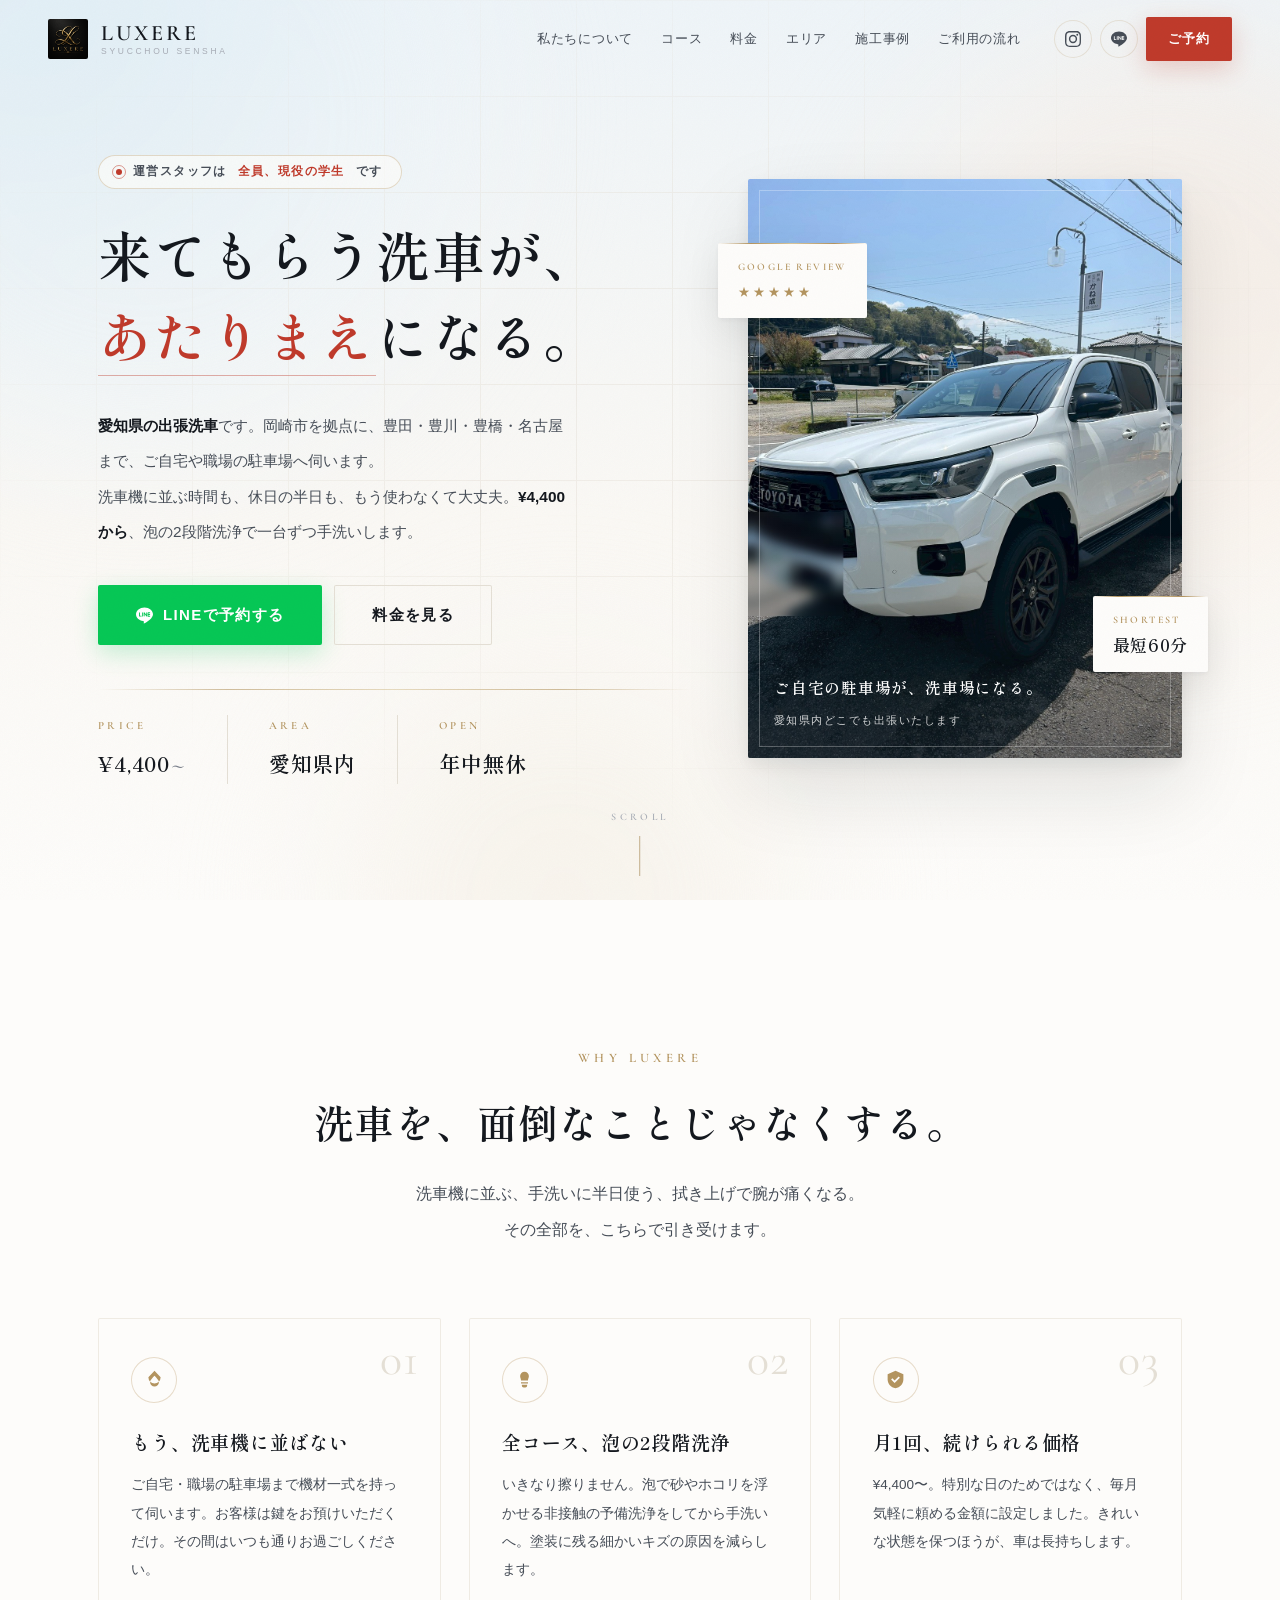
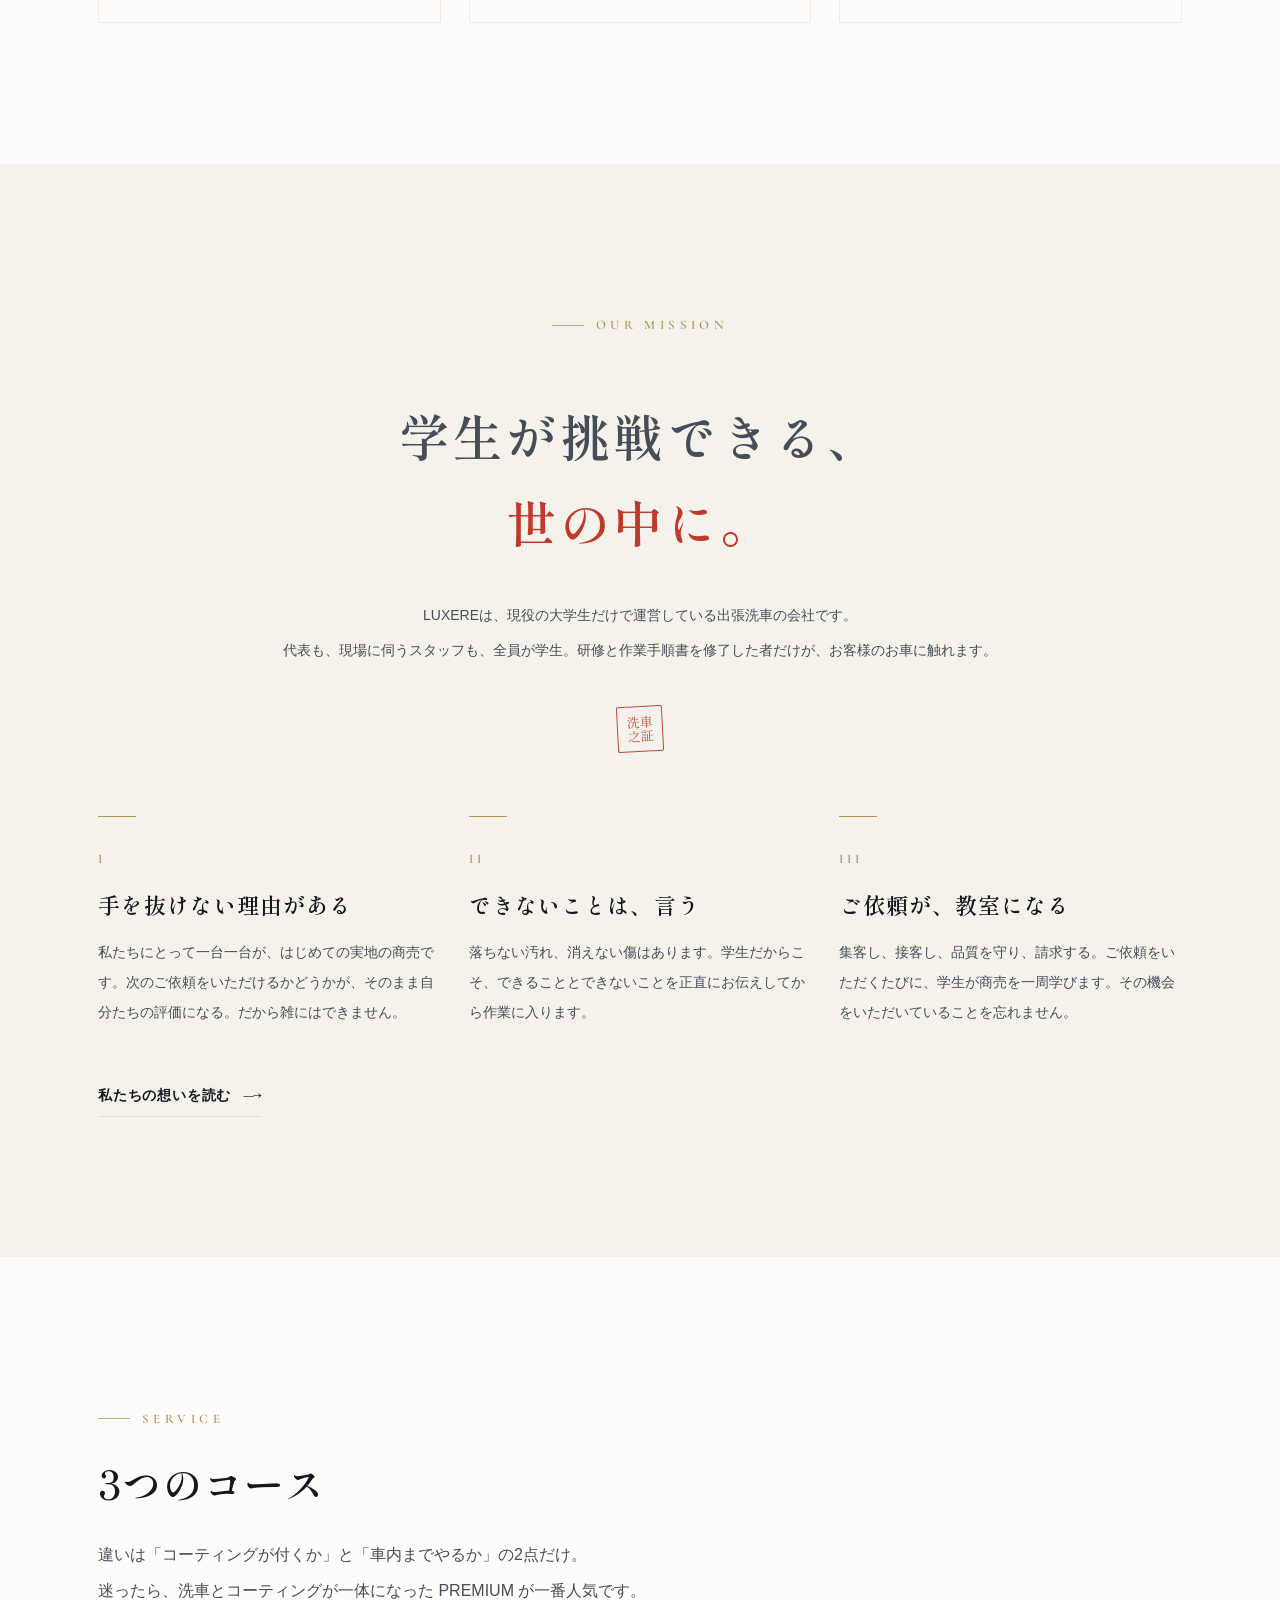
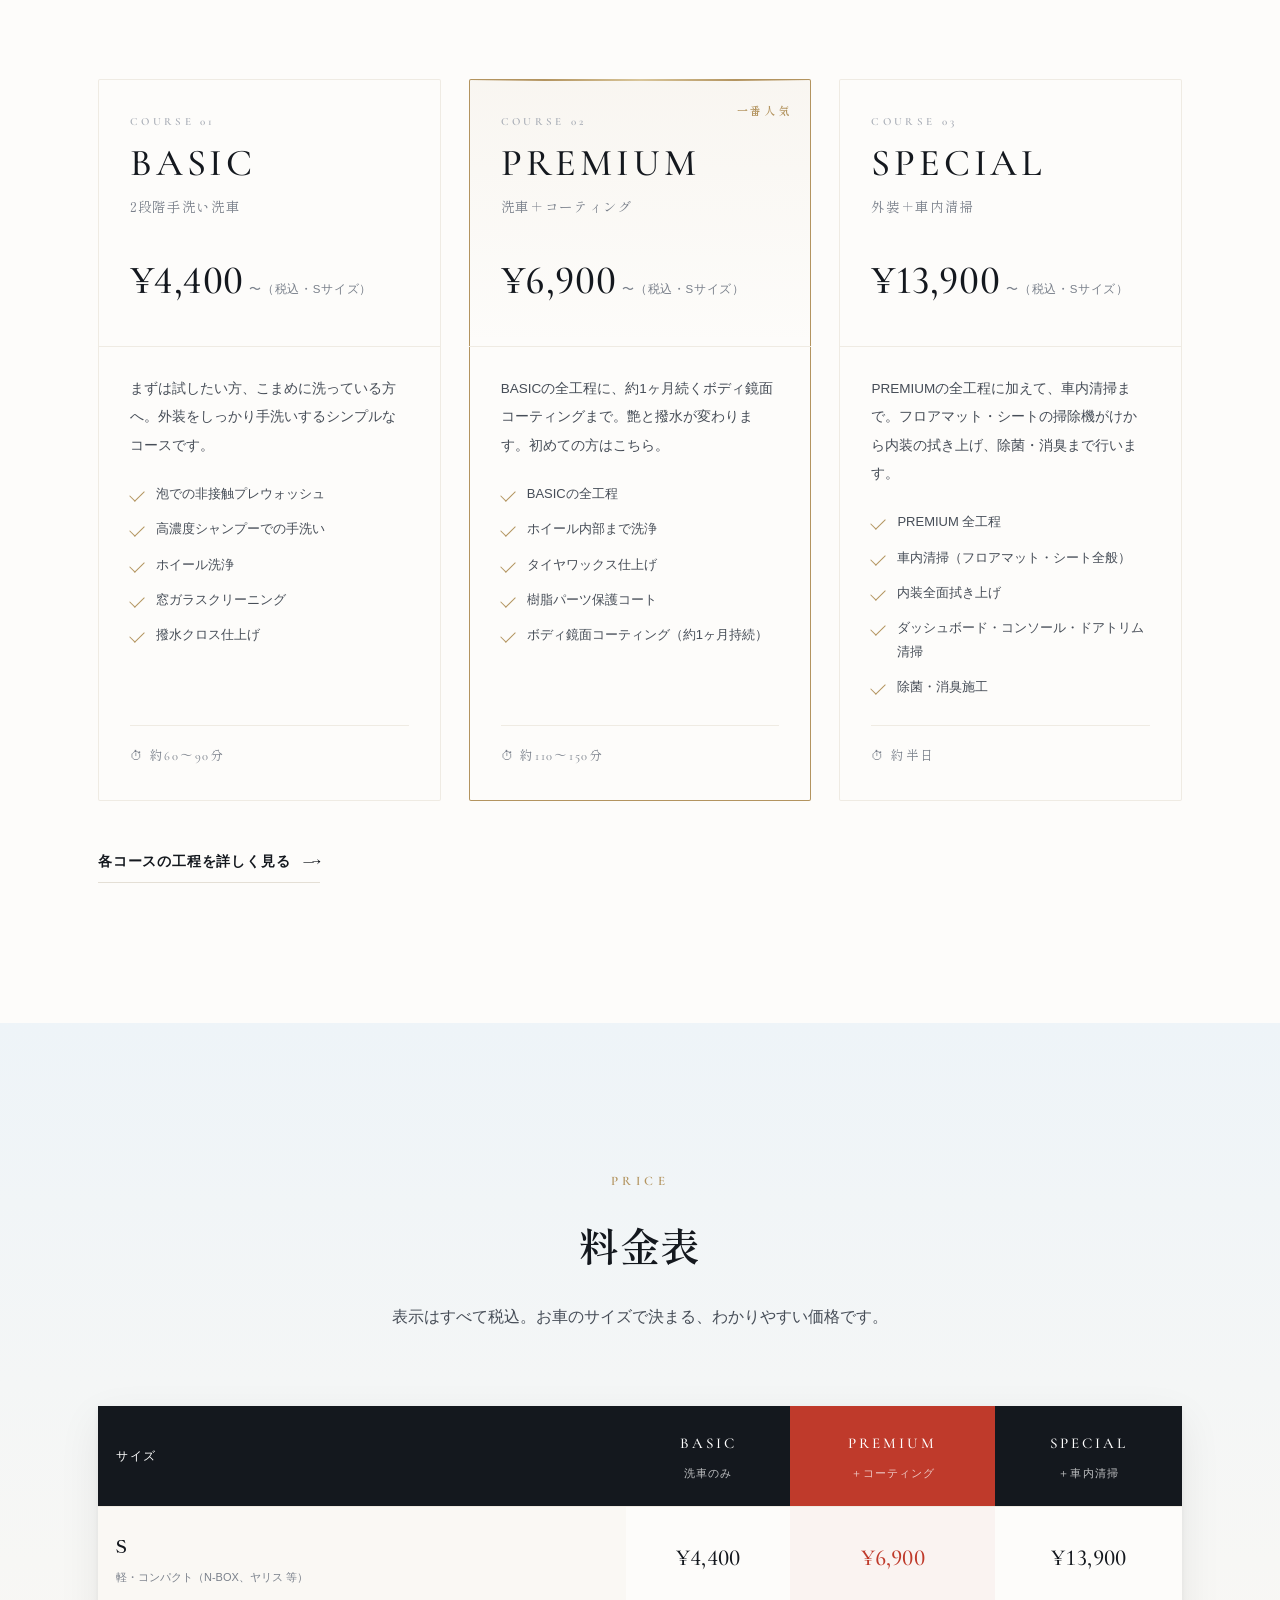
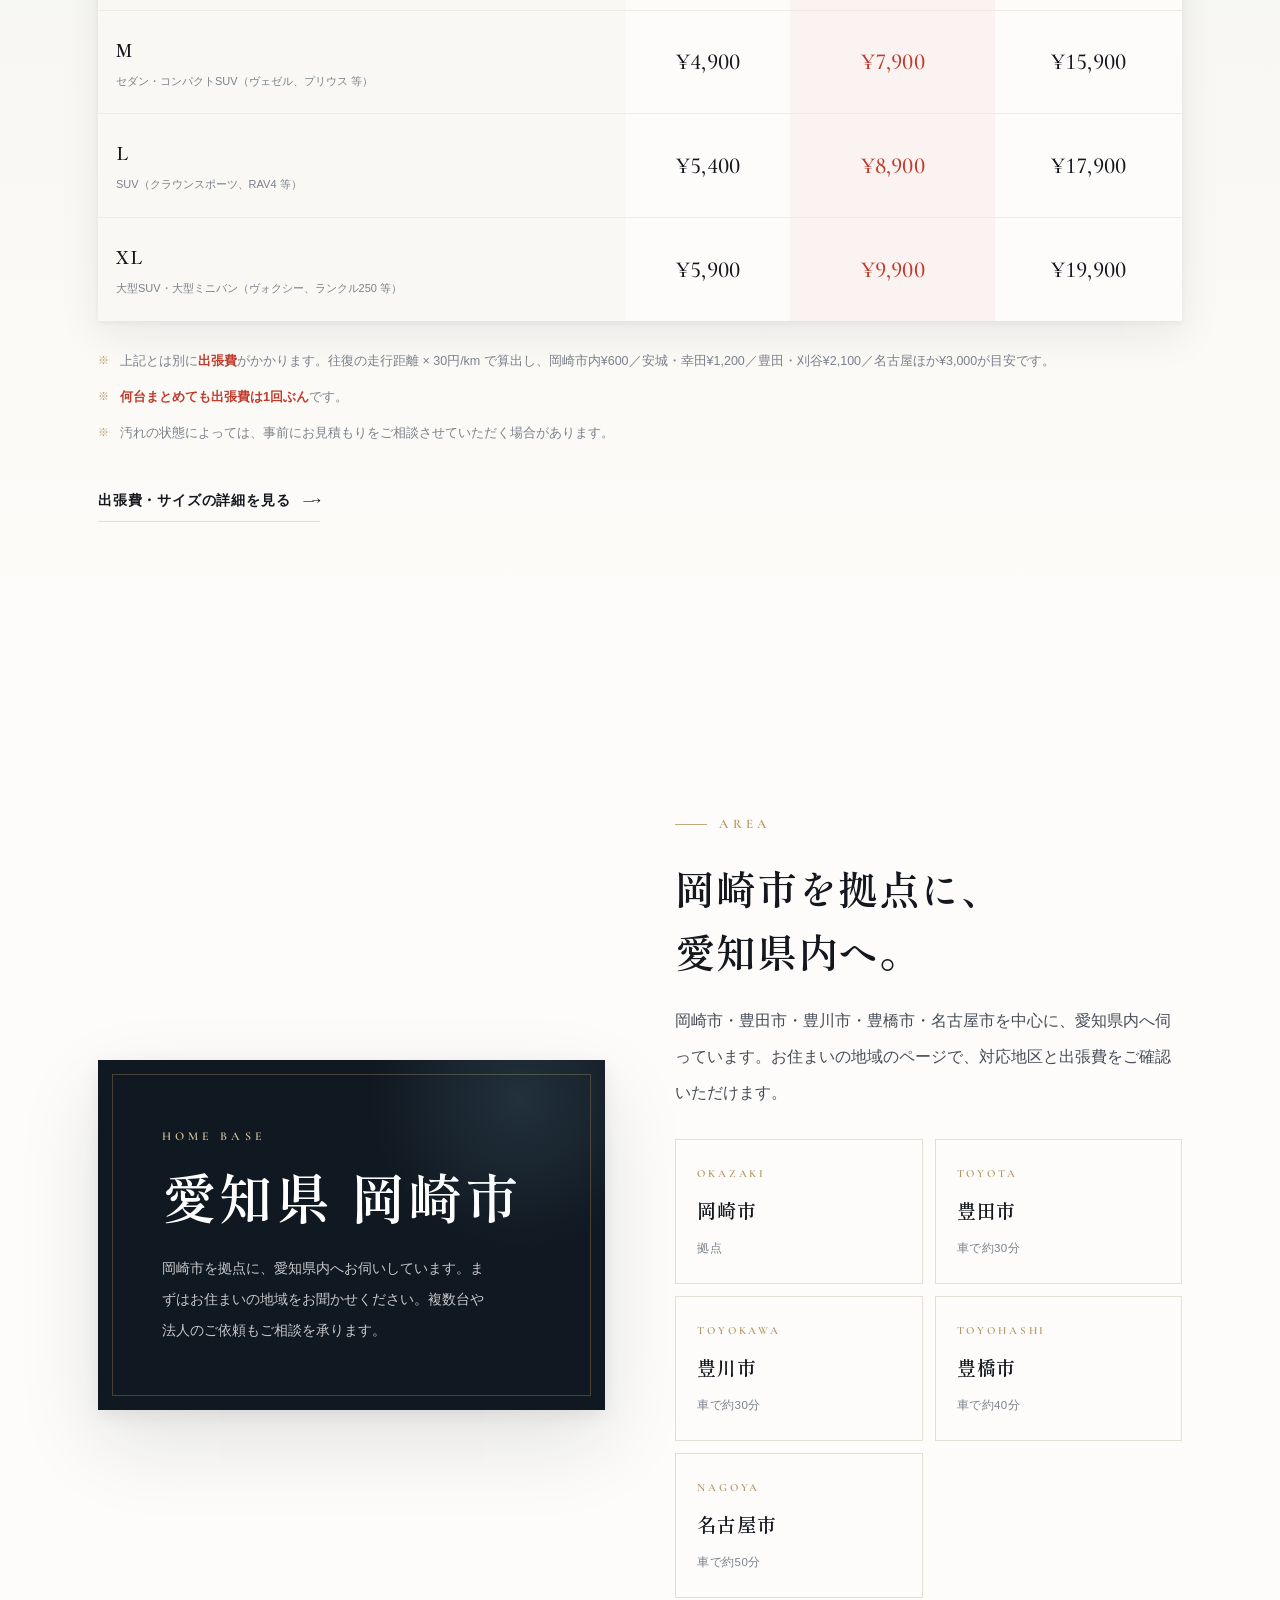
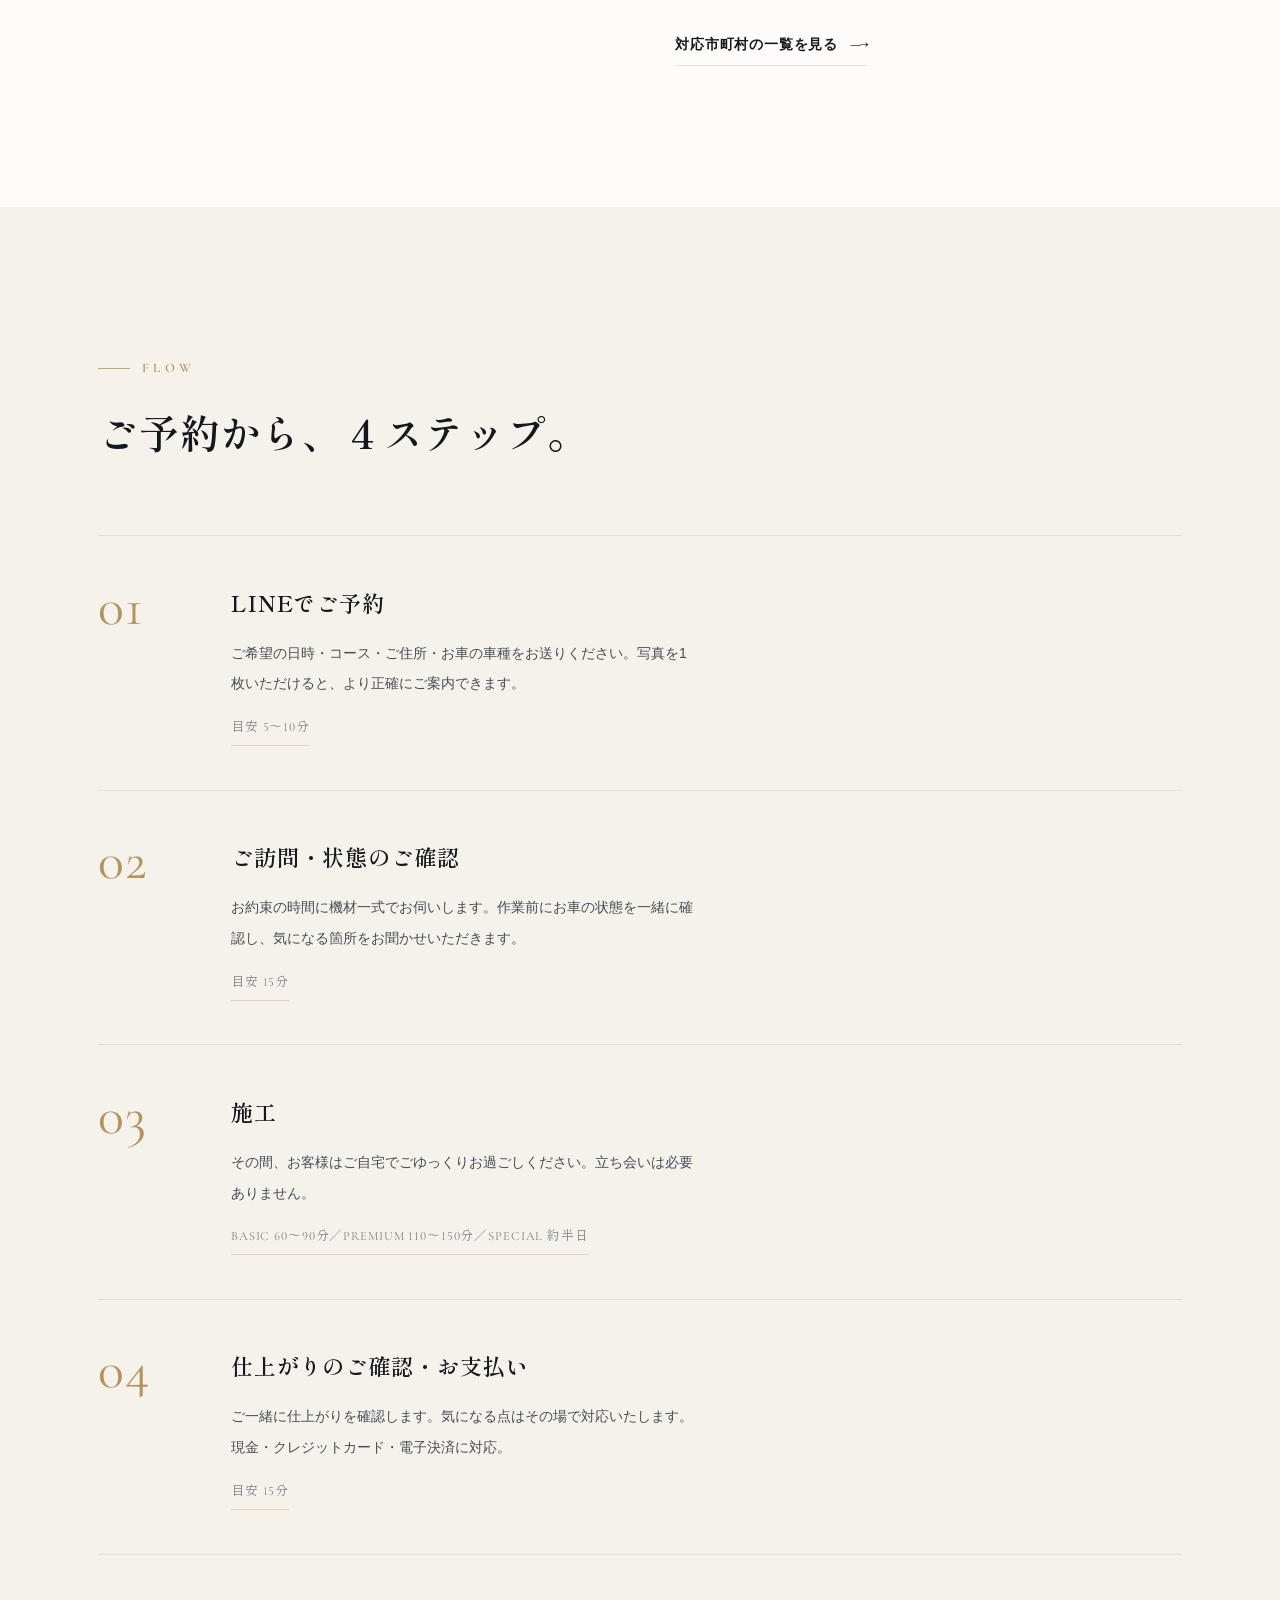
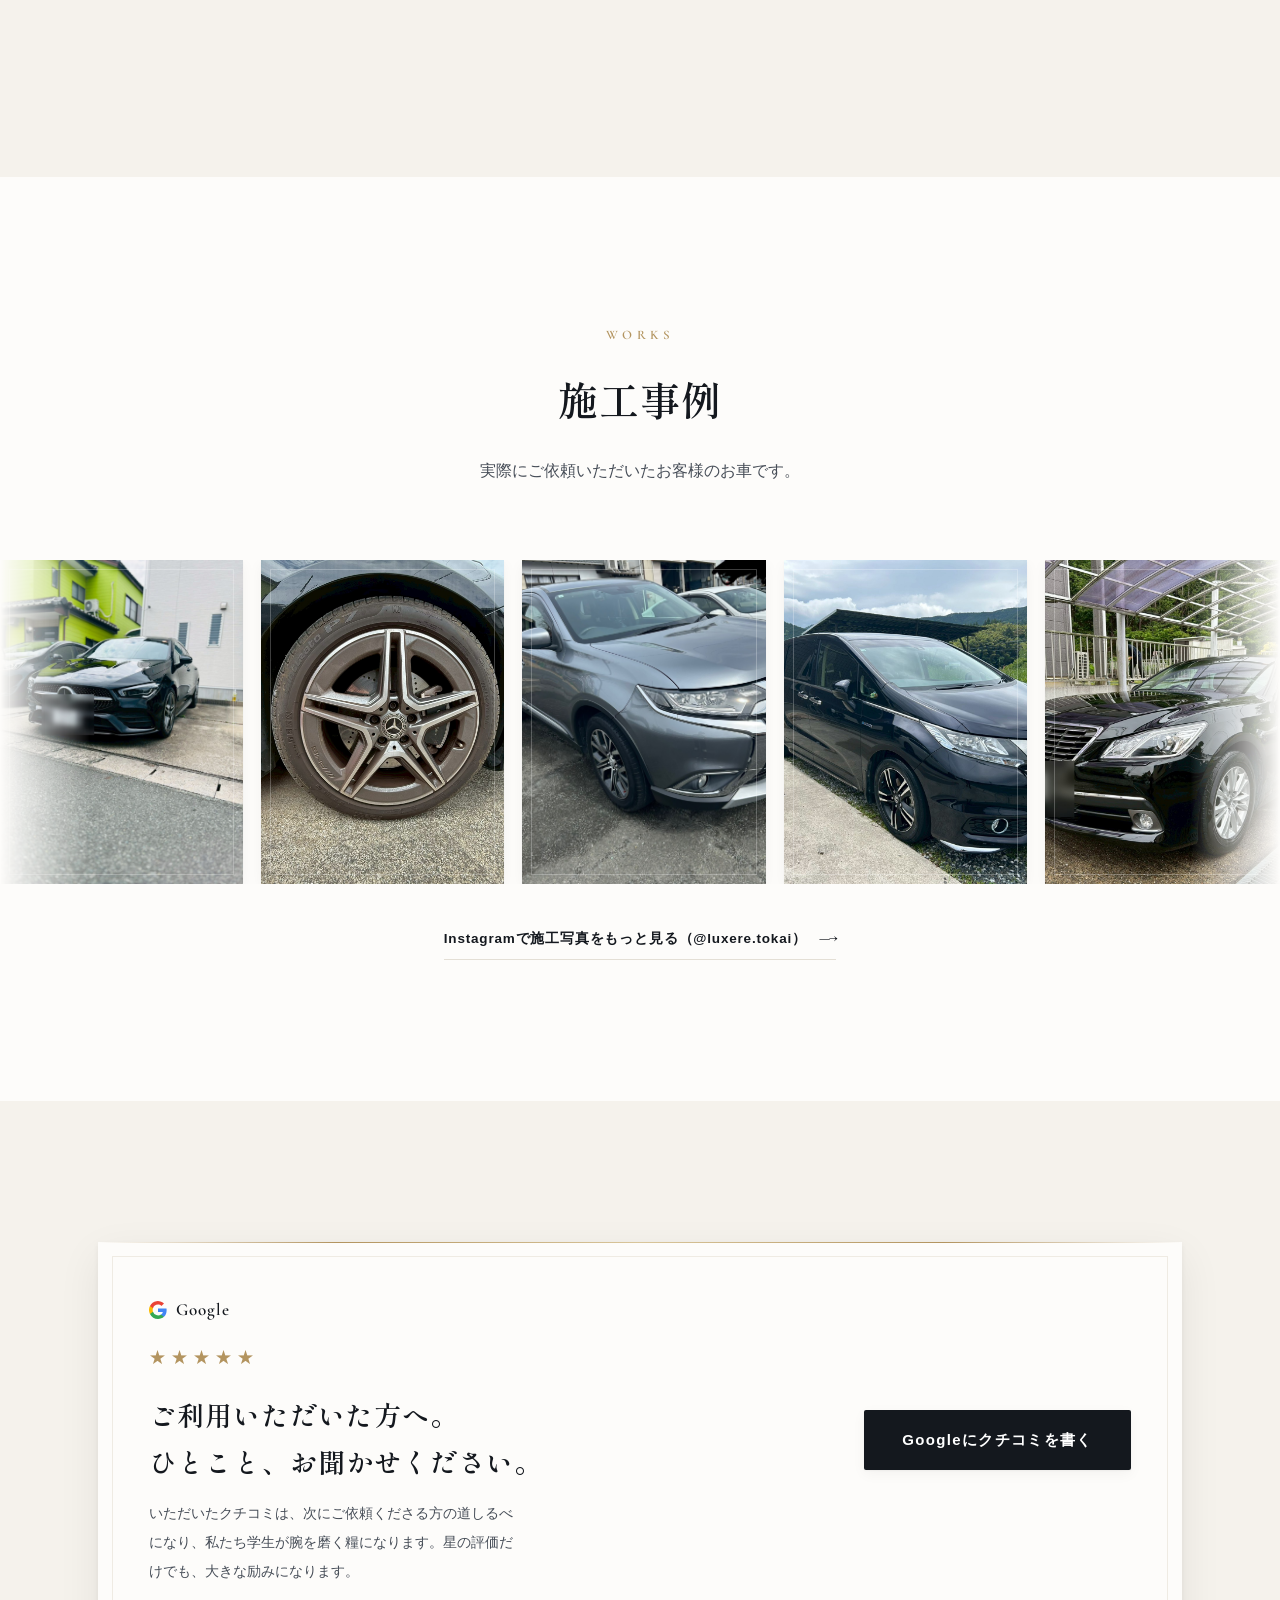
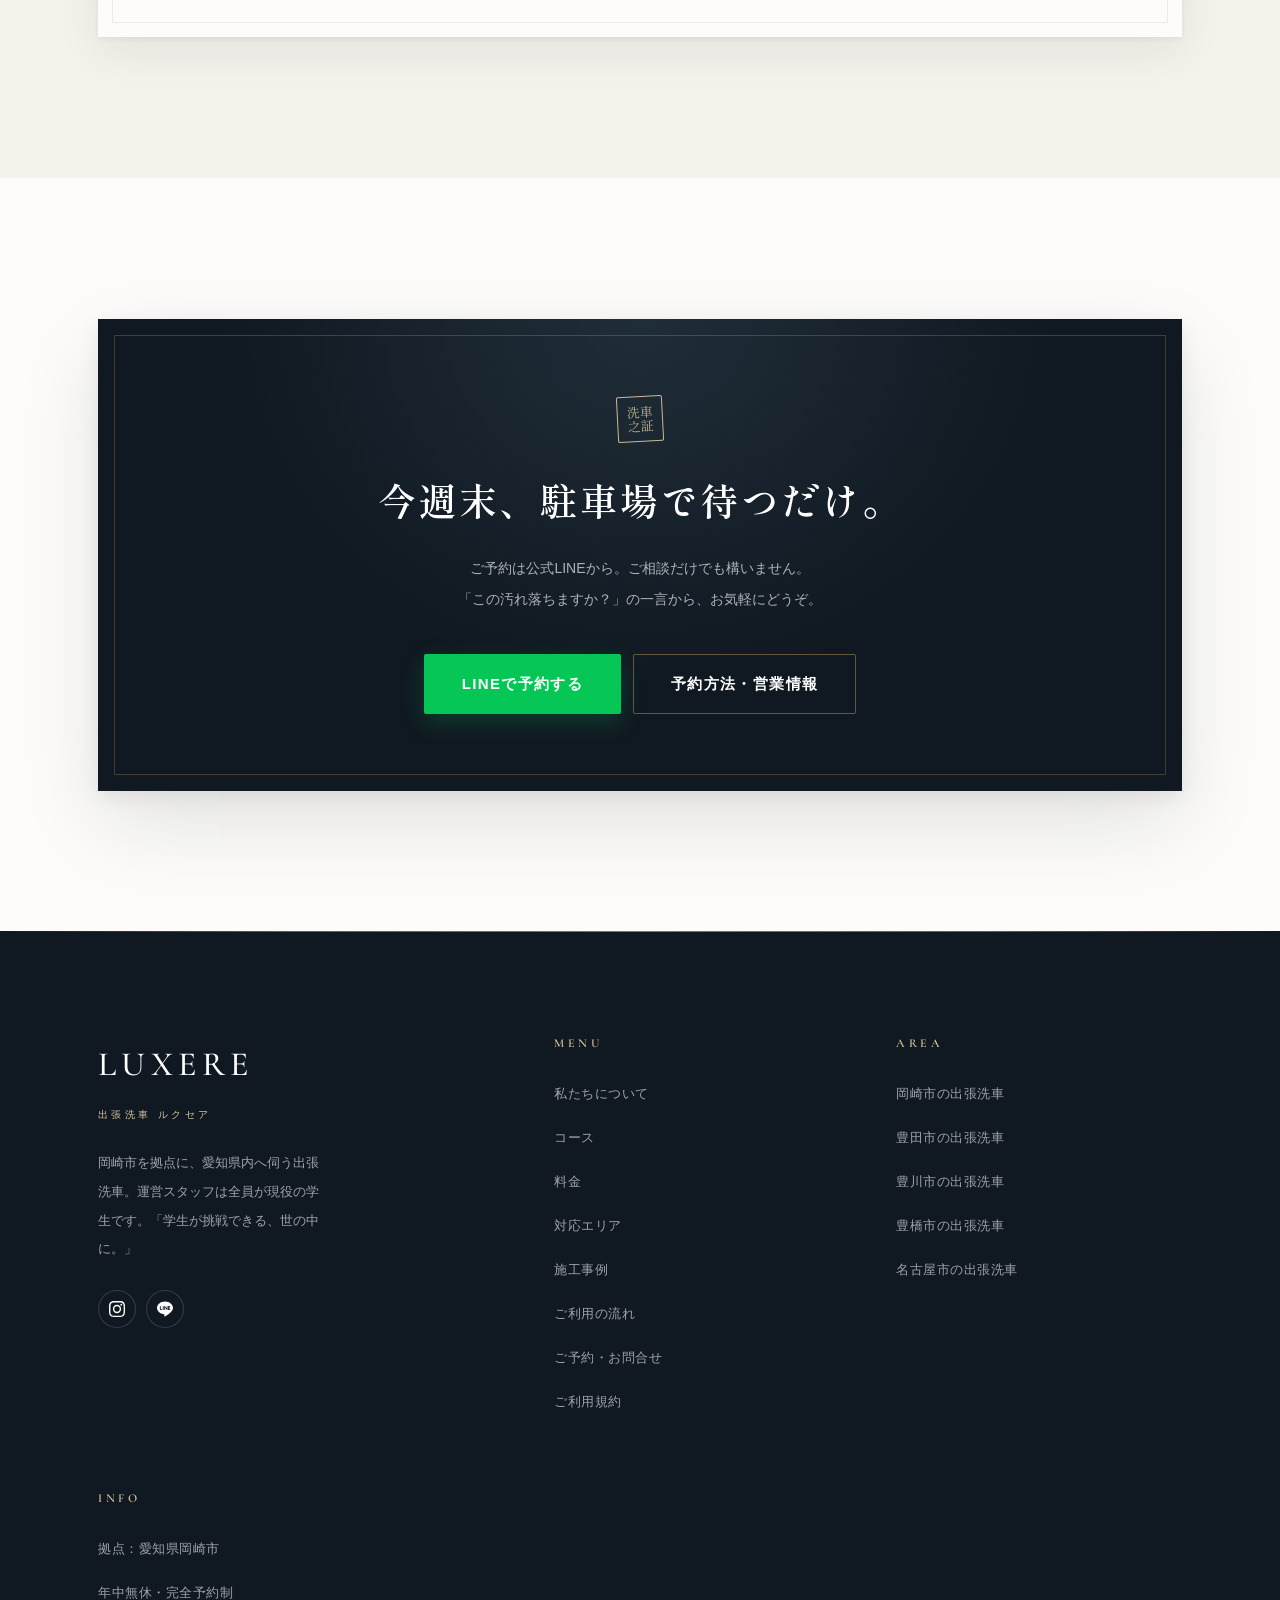
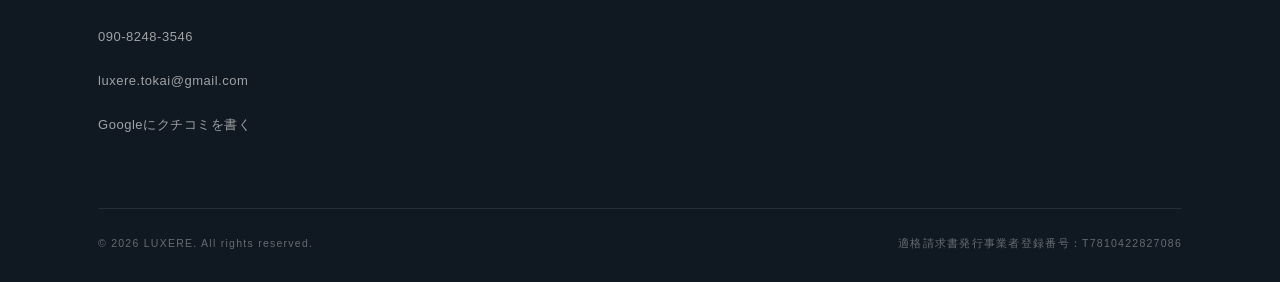
==== index.html @ eabaa853 "出張費を実際の体系（距離制・何台でも1回ぶん）に修正 「2台以上の同時申込で出張費無料」は誤りだったため、予約システム （luxere-booking）の定義に合わせて全ページを修正。  出張費（往復" ====
<!DOCTYPE html>
<html lang="ja">
<head>
<meta charset="UTF-8">
<meta name="viewport" content="width=device-width,initial-scale=1">
<title>愛知県の出張洗車｜自宅・職場で手洗い洗車 ¥4,400〜【LUXERE】</title>
<meta name="description" content="愛知県の出張洗車ならLUXERE。岡崎市を拠点に、豊田市・豊川市・豊橋市・名古屋市などへご自宅や職場の駐車場まで伺います。全コース泡の2段階洗浄で¥4,400から（税込）。出張費は距離に応じて、何台まとめても1回ぶん。運営スタッフは全員が現役の学生です。">
<link rel="canonical" href="https://luxere.jp/">
<meta property="og:type" content="website">
<meta property="og:title" content="出張洗車LUXERE｜愛知県の出張洗車 ¥4,400〜">
<meta property="og:description" content="洗車機に並ばなくていい。ご自宅の駐車場まで、学生が手洗いで伺います。愛知県内対応・年中無休。">
<meta property="og:url" content="https://luxere.jp/">
<meta property="og:image" content="https://luxere.jp/assets/works/work12.jpg">
<meta property="og:site_name" content="出張洗車LUXERE">
<meta name="twitter:card" content="summary_large_image">
<meta name="theme-color" content="#ffffff">
<link rel="preconnect" href="https://fonts.googleapis.com">
<link rel="preconnect" href="https://fonts.gstatic.com" crossorigin>
<link href="https://fonts.googleapis.com/css2?family=Cormorant+Garamond:wght@400;500;600;700&family=Shippori+Mincho:wght@500;600;700&family=Zen+Kaku+Gothic+New:wght@400;500;700;900&display=swap" rel="stylesheet">
<link rel="stylesheet" href="assets/style.css">
<link rel="icon" href="assets/logo.png">
<script type="application/ld+json">
{
 "@context": "https://schema.org",
 "@type": "AutoWash",
 "@id": "https://luxere.jp/#business",
 "name": "出張洗車LUXERE",
 "url": "https://luxere.jp/",
 "image": "https://luxere.jp/assets/logo.png",
 "telephone": "+81-90-8248-3546",
 "email": "luxere.tokai@gmail.com",
 "priceRange": "¥4,400〜¥19,900",
 "address": {
  "@type": "PostalAddress",
  "addressLocality": "岡崎市",
  "addressRegion": "愛知県",
  "addressCountry": "JP"
 },
 "areaServed": [
  {
   "@type": "City",
   "name": "岡崎市"
  },
  {
   "@type": "City",
   "name": "豊田市"
  },
  {
   "@type": "City",
   "name": "豊川市"
  },
  {
   "@type": "City",
   "name": "豊橋市"
  },
  {
   "@type": "City",
   "name": "名古屋市"
  },
  {
   "@type": "City",
   "name": "安城市"
  },
  {
   "@type": "City",
   "name": "刈谷市"
  },
  {
   "@type": "City",
   "name": "知立市"
  },
  {
   "@type": "City",
   "name": "西尾市"
  },
  {
   "@type": "City",
   "name": "幸田町"
  },
  {
   "@type": "City",
   "name": "蒲郡市"
  },
  {
   "@type": "City",
   "name": "みよし市"
  }
 ],
 "openingHoursSpecification": [
  {
   "@type": "OpeningHoursSpecification",
   "dayOfWeek": [
    "Monday",
    "Tuesday",
    "Wednesday",
    "Thursday",
    "Friday",
    "Saturday",
    "Sunday"
   ],
   "opens": "08:00",
   "closes": "22:00"
  }
 ],
 "paymentAccepted": "現金, クレジットカード, 電子マネー",
 "currenciesAccepted": "JPY",
 "sameAs": [
  "https://www.instagram.com/luxere.tokai/"
 ]
}
</script>
</head>
<body>

<!-- ============ NAV ============ -->
<header class="nav">
  <div class="nav-inner">
    <a href="index.html" class="brand">
      <img src="assets/logo.png" alt="出張洗車LUXERE">
      <span class="brand-txt"><b>LUXERE</b><span>SYUCCHOU SENSHA</span></span>
    </a>
    <nav class="nav-links">
      <a href="concept.html">私たちについて</a>
      <a href="service.html">コース</a>
      <a href="price.html">料金</a>
      <a href="area.html">エリア</a>
      <a href="works.html">施工事例</a>
      <a href="flow.html">ご利用の流れ</a>
    </nav>
    <div class="nav-side">
      <a class="icon-btn ig" href="https://www.instagram.com/luxere.tokai/" target="_blank" rel="noopener" aria-label="Instagram"><svg viewBox="0 0 24 24"><path d="M12 2.2c3.2 0 3.6 0 4.8.1 1.2.1 1.8.2 2.2.4.6.2 1 .5 1.5 1s.8.9 1 1.5c.2.4.3 1 .4 2.2.1 1.2.1 1.6.1 4.8s0 3.6-.1 4.8c-.1 1.2-.2 1.8-.4 2.2-.2.6-.5 1-1 1.5s-.9.8-1.5 1c-.4.2-1 .3-2.2.4-1.2.1-1.6.1-4.8.1s-3.6 0-4.8-.1c-1.2-.1-1.8-.2-2.2-.4-.6-.2-1-.5-1.5-1s-.8-.9-1-1.5c-.2-.4-.3-1-.4-2.2C2.2 15.6 2.2 15.2 2.2 12s0-3.6.1-4.8c.1-1.2.2-1.8.4-2.2.2-.6.5-1 1-1.5s.9-.8 1.5-1c.4-.2 1-.3 2.2-.4C8.4 2.2 8.8 2.2 12 2.2M12 0C8.7 0 8.3 0 7.1.1 5.8.1 5 .3 4.2.6c-.8.3-1.5.7-2.2 1.4C1.3 2.7.9 3.4.6 4.2.3 5 .1 5.8.1 7.1 0 8.3 0 8.7 0 12s0 3.7.1 4.9c0 1.3.2 2.1.5 2.9.3.8.7 1.5 1.4 2.2.7.7 1.4 1.1 2.2 1.4.8.3 1.6.5 2.9.5C8.3 24 8.7 24 12 24s3.7 0 4.9-.1c1.3 0 2.1-.2 2.9-.5.8-.3 1.5-.7 2.2-1.4.7-.7 1.1-1.4 1.4-2.2.3-.8.5-1.6.5-2.9.1-1.2.1-1.6.1-4.9s0-3.7-.1-4.9c0-1.3-.2-2.1-.5-2.9-.3-.8-.7-1.5-1.4-2.2-.7-.7-1.4-1.1-2.2-1.4C21 .3 20.2.1 18.9.1 17.7 0 17.3 0 14 0h-2z"/><path d="M12 5.8A6.2 6.2 0 1 0 18.2 12 6.2 6.2 0 0 0 12 5.8zm0 10.2A4 4 0 1 1 16 12a4 4 0 0 1-4 4z"/><circle cx="18.4" cy="5.6" r="1.4"/></svg></a>
      <a class="icon-btn ln" href="https://line.me/ti/p/Df93XFlxUP" target="_blank" rel="noopener" aria-label="公式LINE"><svg viewBox="0 0 24 24"><path fill-rule="evenodd" d="M24 10.3C24 4.9 18.6.6 12 .6S0 4.9 0 10.3c0 4.8 4.3 8.8 10 9.6.4.1.9.2 1.1.6.1.3.1.7 0 1l-.2 1c0 .3-.2 1.2 1 .6s6.9-4.1 9.4-7c1.7-1.9 2.7-3.8 2.7-5.8zM7.5 13.5H4.9a.6.6 0 0 1-.6-.6V8.1a.6.6 0 1 1 1.3 0v4.1h1.9a.6.6 0 1 1 0 1.3zm2.5-.6a.6.6 0 1 1-1.3 0V8.1a.6.6 0 1 1 1.3 0zm5.7 0a.6.6 0 0 1-.4.6h-.2a.6.6 0 0 1-.5-.3l-2.4-3.3v2.9a.6.6 0 1 1-1.3 0V8.1a.6.6 0 0 1 .4-.6h.2c.2 0 .4.1.5.3l2.5 3.3V8.1a.6.6 0 1 1 1.2 0zm3.7-3a.6.6 0 1 1 0 1.3h-1.8v1.1h1.8a.6.6 0 1 1 0 1.3h-2.4a.6.6 0 0 1-.6-.6V8.1a.6.6 0 0 1 .6-.6h2.4a.6.6 0 1 1 0 1.3h-1.8v1.1z"/></svg></a>
      <a class="btn btn--shu btn--sm" href="contact.html">ご予約</a>
      <button class="burger" aria-label="メニュー"><i></i></button>
    </div>
  </div>
</header>

<div class="drawer">
  <div class="container">
    <ul>
      <li><a href="index.html"><em>01</em>ホーム</a></li>
      <li><a href="concept.html"><em>02</em>私たちについて</a></li>
      <li><a href="service.html"><em>03</em>コース</a></li>
      <li><a href="price.html"><em>04</em>料金</a></li>
      <li><a href="area.html"><em>05</em>エリア</a></li>
      <li><a href="works.html"><em>06</em>施工事例</a></li>
      <li><a href="flow.html"><em>07</em>ご利用の流れ</a></li>
      <li><a href="contact.html"><em>08</em>ご予約・お問合せ</a></li>
    </ul>
    <div class="drawer-cta">
      <a class="btn btn--line" href="https://line.me/ti/p/Df93XFlxUP" target="_blank" rel="noopener">LINEで予約する</a>
      <a class="btn btn--ghost" href="https://www.instagram.com/luxere.tokai/" target="_blank" rel="noopener">Instagram</a>
    </div>
  </div>
</div>

<!-- ============ HERO ============ -->
<section class="hero">
  <div class="hero-fx">
    <span class="blob b1"></span><span class="blob b2"></span><span class="blob b3"></span>
    <span class="grid"></span>
  </div>
  <canvas id="drops"></canvas>

  <div class="container hero-grid">
    <div class="hero-copy">
      <div class="hero-badge"><span class="dot"></span>運営スタッフは<b>全員、現役の学生</b>です</div>
      <h1>
        <span class="l"><span>来てもらう洗車が、</span></span>
        <span class="l"><span><em>あたりまえ</em>になる。</span></span>
      </h1>
      <p class="hero-sub">
        <strong>愛知県の出張洗車</strong>です。岡崎市を拠点に、豊田・豊川・豊橋・名古屋まで、ご自宅や職場の駐車場へ伺います。<br>
        洗車機に並ぶ時間も、休日の半日も、もう使わなくて大丈夫。<strong>¥4,400から</strong>、泡の2段階洗浄で一台ずつ手洗いします。
      </p>
      <div class="hero-cta">
        <a class="btn btn--line btn--lg" href="https://line.me/ti/p/Df93XFlxUP" target="_blank" rel="noopener">
          <svg viewBox="0 0 24 24" fill="currentColor"><path fill-rule="evenodd" d="M24 10.3C24 4.9 18.6.6 12 .6S0 4.9 0 10.3c0 4.8 4.3 8.8 10 9.6.4.1.9.2 1.1.6.1.3.1.7 0 1l-.2 1c0 .3-.2 1.2 1 .6s6.9-4.1 9.4-7c1.7-1.9 2.7-3.8 2.7-5.8zM7.5 13.5H4.9a.6.6 0 0 1-.6-.6V8.1a.6.6 0 1 1 1.3 0v4.1h1.9a.6.6 0 1 1 0 1.3zm2.5-.6a.6.6 0 1 1-1.3 0V8.1a.6.6 0 1 1 1.3 0zm5.7 0a.6.6 0 0 1-.4.6h-.2a.6.6 0 0 1-.5-.3l-2.4-3.3v2.9a.6.6 0 1 1-1.3 0V8.1a.6.6 0 0 1 .4-.6h.2c.2 0 .4.1.5.3l2.5 3.3V8.1a.6.6 0 1 1 1.2 0zm3.7-3a.6.6 0 1 1 0 1.3h-1.8v1.1h1.8a.6.6 0 1 1 0 1.3h-2.4a.6.6 0 0 1-.6-.6V8.1a.6.6 0 0 1 .6-.6h2.4a.6.6 0 1 1 0 1.3h-1.8v1.1z"/></svg>
          LINEで予約する
        </a>
        <a class="btn btn--ghost btn--lg" href="price.html">料金を見る</a>
      </div>
      <ul class="hero-facts">
        <li><div class="k">Price</div><div class="v">¥4,400<small>〜</small></div></li>
        <li><div class="k">Area</div><div class="v">愛知県内</div></li>
        <li><div class="k">Open</div><div class="v">年中無休</div></li>
      </ul>
    </div>

    <div class="hero-visual">
      <div class="hero-card">
        <img src="assets/works/work12.jpg" alt="出張洗車の施工事例。青空の下、洗車を終えた白いピックアップトラック" width="1109" height="1479">
        <div class="cap"><b>ご自宅の駐車場が、洗車場になる。</b><span>愛知県内どこでも出張いたします</span></div>
      </div>
      <div class="chip-float c1">
        <div class="k">Google Review</div>
        <div class="stars">★★★★★</div>
      </div>
      <div class="chip-float c2">
        <div class="k">Shortest</div>
        <div class="v">最短60分</div>
      </div>
    </div>
  </div>

  <div class="hero-scroll"><span>SCROLL</span><span class="bar"></span></div>
</section>

<!-- ============ WHY ============ -->
<section class="section">
  <div class="container">
    <div class="sec-head center reveal">
      <div class="eyebrow">Why LUXERE</div>
      <h2 class="h-l">洗車を、面倒なことじゃなくする。</h2>
      <p class="lead">洗車機に並ぶ、手洗いに半日使う、拭き上げで腕が痛くなる。<br>その全部を、こちらで引き受けます。</p>
    </div>

    <div class="grid-3">
      <article class="card reveal" data-d="1">
        <div class="num">01</div>
        <div class="ico"><svg viewBox="0 0 24 24"><path d="M12 2 5 9.5a7 7 0 1 0 14 0L12 2zm0 18a5 5 0 0 1-5-5c0-1.6.7-2.6 5-7.2 4.3 4.6 5 5.6 5 7.2a5 5 0 0 1-5 5z"/></svg></div>
        <h3>もう、洗車機に並ばない</h3>
        <p>ご自宅・職場の駐車場まで機材一式を持って伺います。お客様は鍵をお預けいただくだけ。その間はいつも通りお過ごしください。</p>
      </article>
      <article class="card reveal" data-d="2">
        <div class="num">02</div>
        <div class="ico"><svg viewBox="0 0 24 24"><path d="M12 3a5 5 0 0 0-5 5c0 2 1 3 1 5h8c0-2 1-3 1-5a5 5 0 0 0-5-5zM8 15h8v1.5H8V15zm1 3h6v1a2 2 0 0 1-2 2h-2a2 2 0 0 1-2-2v-1z"/></svg></div>
        <h3>全コース、泡の2段階洗浄</h3>
        <p>いきなり擦りません。泡で砂やホコリを浮かせる非接触の予備洗浄をしてから手洗いへ。塗装に残る細かいキズの原因を減らします。</p>
      </article>
      <article class="card reveal" data-d="3">
        <div class="num">03</div>
        <div class="ico"><svg viewBox="0 0 24 24"><path d="M12 2 3 6v6c0 5 3.8 9.2 9 10 5.2-.8 9-5 9-10V6l-9-4zm-1 14-4-4 1.4-1.4L11 13.2l4.6-4.6L17 10l-6 6z"/></svg></div>
        <h3>月1回、続けられる価格</h3>
        <p>¥4,400〜。特別な日のためではなく、毎月気軽に頼める金額に設定しました。きれいな状態を保つほうが、車は長持ちします。</p>
      </article>
    </div>
  </div>
</section>

<!-- ============ MISSION ============ -->
<section class="section section--tint">
  <div class="container">
    <div class="mission reveal">
      <div class="eyebrow" style="justify-content:center;display:inline-flex">Our Mission</div>
      <p class="q">学生が挑戦できる、<br><span class="hl">世の中に。</span></p>
      <p>
        LUXEREは、現役の大学生だけで運営している出張洗車の会社です。<br>
        代表も、現場に伺うスタッフも、全員が学生。研修と作業手順書を修了した者だけが、お客様のお車に触れます。
      </p>
      <div class="seal">洗車<br>之証</div>
    </div>

    <div class="grid-3" style="margin-top:clamp(40px,5vw,68px)">
      <div class="value reveal" data-d="1">
        <div class="rn">I</div>
        <h3>手を抜けない理由がある</h3>
        <p>私たちにとって一台一台が、はじめての実地の商売です。次のご依頼をいただけるかどうかが、そのまま自分たちの評価になる。だから雑にはできません。</p>
      </div>
      <div class="value reveal" data-d="2">
        <div class="rn">II</div>
        <h3>できないことは、言う</h3>
        <p>落ちない汚れ、消えない傷はあります。学生だからこそ、できることとできないことを正直にお伝えしてから作業に入ります。</p>
      </div>
      <div class="value reveal" data-d="3">
        <div class="rn">III</div>
        <h3>ご依頼が、教室になる</h3>
        <p>集客し、接客し、品質を守り、請求する。ご依頼をいただくたびに、学生が商売を一周学びます。その機会をいただいていることを忘れません。</p>
      </div>
    </div>

    <div style="margin-top:clamp(34px,4vw,52px)" class="reveal">
      <a class="link-arrow" href="concept.html">私たちの想いを読む</a>
    </div>
  </div>
</section>

<!-- ============ SERVICE ============ -->
<section class="section">
  <div class="container">
    <div class="sec-head reveal">
      <div class="eyebrow">Service</div>
      <h2 class="h-l">3つのコース</h2>
      <p class="lead">違いは「コーティングが付くか」と「車内までやるか」の2点だけ。<br>迷ったら、洗車とコーティングが一体になった PREMIUM が一番人気です。</p>
    </div>

    <div class="grid-3">
      <article class="course reveal" data-d="1">
        <div class="course-top">
          <div class="no">COURSE 01</div>
          <div class="name">BASIC</div>
          <div class="jp">2段階手洗い洗車</div>
          <div class="price"><b>¥4,400</b><span>〜（税込・Sサイズ）</span></div>
        </div>
        <div class="course-body">
          <p>まずは試したい方、こまめに洗っている方へ。外装をしっかり手洗いするシンプルなコースです。</p>
          <ul class="tick">
            <li>泡での非接触プレウォッシュ</li>
            <li>高濃度シャンプーでの手洗い</li>
            <li>ホイール洗浄</li>
            <li>窓ガラスクリーニング</li>
            <li>撥水クロス仕上げ</li>
          </ul>
          <div class="time">⏱ 約60〜90分</div>
        </div>
      </article>

      <article class="course is-pop reveal" data-d="2">
        <div class="course-top">
          <div class="course-tag">一番人気</div>
          <div class="no">COURSE 02</div>
          <div class="name">PREMIUM</div>
          <div class="jp">洗車＋コーティング</div>
          <div class="price"><b>¥6,900</b><span>〜（税込・Sサイズ）</span></div>
        </div>
        <div class="course-body">
          <p>BASICの全工程に、約1ヶ月続くボディ鏡面コーティングまで。艶と撥水が変わります。初めての方はこちら。</p>
          <ul class="tick">
            <li>BASICの全工程</li>
            <li>ホイール内部まで洗浄</li>
            <li>タイヤワックス仕上げ</li>
            <li>樹脂パーツ保護コート</li>
            <li>ボディ鏡面コーティング（約1ヶ月持続）</li>
          </ul>
          <div class="time">⏱ 約110〜150分</div>
        </div>
      </article>

      <article class="course reveal" data-d="3">
        <div class="course-top">
          <div class="no">COURSE 03</div>
          <div class="name">SPECIAL</div>
          <div class="jp">外装＋車内清掃</div>
          <div class="price"><b>¥13,900</b><span>〜（税込・Sサイズ）</span></div>
        </div>
        <div class="course-body">
          <p>PREMIUMの全工程に加えて、車内清掃まで。フロアマット・シートの掃除機がけから内装の拭き上げ、除菌・消臭まで行います。</p>
          <ul class="tick">
            <li>PREMIUM 全工程</li>
            <li>車内清掃（フロアマット・シート全般）</li>
            <li>内装全面拭き上げ</li>
            <li>ダッシュボード・コンソール・ドアトリム清掃</li>
            <li>除菌・消臭施工</li>
          </ul>
          <div class="time">⏱ 約半日</div>
        </div>
      </article>
    </div>

    <div style="margin-top:clamp(30px,3.5vw,44px)" class="reveal">
      <a class="link-arrow" href="service.html">各コースの工程を詳しく見る</a>
    </div>
  </div>
</section>

<!-- ============ PRICE ============ -->
<section class="section section--sky">
  <div class="container">
    <div class="sec-head center reveal">
      <div class="eyebrow eyebrow--aqua">Price</div>
      <h2 class="h-l">料金表</h2>
      <p class="lead">表示はすべて税込。お車のサイズで決まる、わかりやすい価格です。</p>
    </div>

    <div class="ptable-wrap reveal">
      <table class="ptable">
        <thead>
          <tr>
            <th style="text-align:left">サイズ</th>
            <th>BASIC<small>洗車のみ</small></th>
            <th class="pop">PREMIUM<small>＋コーティング</small></th>
            <th>SPECIAL<small>＋車内清掃</small></th>
          </tr>
        </thead>
        <tbody>
          <tr><th>S<small>軽・コンパクト（N-BOX、ヤリス 等）</small></th><td>¥4,400</td><td class="pop">¥6,900</td><td>¥13,900</td></tr>
          <tr><th>M<small>セダン・コンパクトSUV（ヴェゼル、プリウス 等）</small></th><td>¥4,900</td><td class="pop">¥7,900</td><td>¥15,900</td></tr>
          <tr><th>L<small>SUV（クラウンスポーツ、RAV4 等）</small></th><td>¥5,400</td><td class="pop">¥8,900</td><td>¥17,900</td></tr>
          <tr><th>XL<small>大型SUV・大型ミニバン（ヴォクシー、ランクル250 等）</small></th><td>¥5,900</td><td class="pop">¥9,900</td><td>¥19,900</td></tr>
        </tbody>
      </table>
    </div>

    <ul class="notes reveal">
      <li>上記とは別に<strong>出張費</strong>がかかります。往復の走行距離 × 30円/km で算出し、岡崎市内¥600／安城・幸田¥1,200／豊田・刈谷¥2,100／名古屋ほか¥3,000が目安です。</li>
      <li><strong>何台まとめても出張費は1回ぶん</strong>です。</li>
      <li>汚れの状態によっては、事前にお見積もりをご相談させていただく場合があります。</li>
    </ul>

    <div style="margin-top:clamp(26px,3vw,38px)" class="reveal">
      <a class="link-arrow" href="price.html">出張費・サイズの詳細を見る</a>
    </div>
  </div>
</section>

<!-- ============ AREA ============ -->
<section class="section">
  <div class="container">
    <div class="split">
      <div class="reveal">
        <div class="area-hero">
          <div class="k">Home Base</div>
          <div class="v">愛知県 岡崎市</div>
          <p>岡崎市を拠点に、愛知県内へお伺いしています。まずはお住まいの地域をお聞かせください。複数台や法人のご依頼もご相談を承ります。</p>
        </div>
      </div>
      <div class="reveal" data-d="1">
        <div class="eyebrow">Area</div>
        <h2 class="h-l" style="margin-bottom:20px">岡崎市を拠点に、<br>愛知県内へ。</h2>
        <p class="lead" style="margin-bottom:28px">岡崎市・豊田市・豊川市・豊橋市・名古屋市を中心に、愛知県内へ伺っています。お住まいの地域のページで、対応地区と出張費をご確認いただけます。</p>
        <div class="area-nav" style="margin-bottom:30px">
          <a href="area/okazaki/"><span class="en">Okazaki</span><span class="jp">岡崎市</span><span class="sub">拠点</span></a>
          <a href="area/toyota/"><span class="en">Toyota</span><span class="jp">豊田市</span><span class="sub">車で約30分</span></a>
          <a href="area/toyokawa/"><span class="en">Toyokawa</span><span class="jp">豊川市</span><span class="sub">車で約30分</span></a>
          <a href="area/toyohashi/"><span class="en">Toyohashi</span><span class="jp">豊橋市</span><span class="sub">車で約40分</span></a>
          <a href="area/nagoya/"><span class="en">Nagoya</span><span class="jp">名古屋市</span><span class="sub">車で約50分</span></a>
        </div>
        <a class="link-arrow" href="area.html">対応市町村の一覧を見る</a>
      </div>
    </div>
  </div>
</section>

<!-- ============ FLOW ============ -->
<section class="section section--tint">
  <div class="container">
    <div class="sec-head reveal">
      <div class="eyebrow">Flow</div>
      <h2 class="h-l">ご予約から、４ステップ。</h2>
    </div>
    <div class="steps">
      <div class="step">
        <div class="step-no"><b>01</b></div>
        <div>
          <h3>LINEでご予約</h3>
          <p>ご希望の日時・コース・ご住所・お車の車種をお送りください。写真を1枚いただけると、より正確にご案内できます。</p>
          <div class="dur">目安 5〜10分</div>
        </div>
      </div>
      <div class="step">
        <div class="step-no"><b>02</b></div>
        <div>
          <h3>ご訪問・状態のご確認</h3>
          <p>お約束の時間に機材一式でお伺いします。作業前にお車の状態を一緒に確認し、気になる箇所をお聞かせいただきます。</p>
          <div class="dur">目安 15分</div>
        </div>
      </div>
      <div class="step">
        <div class="step-no"><b>03</b></div>
        <div>
          <h3>施工</h3>
          <p>その間、お客様はご自宅でごゆっくりお過ごしください。立ち会いは必要ありません。</p>
          <div class="dur">BASIC 60〜90分／PREMIUM 110〜150分／SPECIAL 約半日</div>
        </div>
      </div>
      <div class="step">
        <div class="step-no"><b>04</b></div>
        <div>
          <h3>仕上がりのご確認・お支払い</h3>
          <p>ご一緒に仕上がりを確認します。気になる点はその場で対応いたします。現金・クレジットカード・電子決済に対応。</p>
          <div class="dur">目安 15分</div>
        </div>
      </div>
    </div>
    <div style="margin-top:clamp(30px,3.5vw,44px)" class="reveal">
      <a class="link-arrow" href="flow.html">当日のご準備・よくある質問を見る</a>
    </div>
  </div>
</section>

<!-- ============ WORKS ============ -->
<section class="section">
  <div class="container">
    <div class="sec-head center reveal">
      <div class="eyebrow">Works</div>
      <h2 class="h-l">施工事例</h2>
      <p class="lead">実際にご依頼いただいたお客様のお車です。</p>
    </div>
  </div>
  <div class="marquee reveal">
    <div class="marquee-track">
      <div class="mq-item"><img src="assets/works/work1.jpg" alt="施工事例1" loading="lazy"></div>
      <div class="mq-item"><img src="assets/works/work3.jpg" alt="施工事例3" loading="lazy"></div>
      <div class="mq-item"><img src="assets/works/work5.jpg" alt="施工事例5" loading="lazy"></div>
      <div class="mq-item"><img src="assets/works/work7.jpg" alt="施工事例7" loading="lazy"></div>
      <div class="mq-item"><img src="assets/works/work9.jpg" alt="施工事例9" loading="lazy"></div>
      <div class="mq-item"><img src="assets/works/work11.jpg" alt="施工事例11" loading="lazy"></div>
      <div class="mq-item"><img src="assets/works/work13.jpg" alt="施工事例13" loading="lazy"></div>
      <div class="mq-item"><img src="assets/works/work15.jpg" alt="施工事例15" loading="lazy"></div>
      <div class="mq-item"><img src="assets/works/work17.jpg" alt="施工事例17" loading="lazy"></div>
      <div class="mq-item"><img src="assets/works/work19.jpg" alt="施工事例19" loading="lazy"></div>
      <div class="mq-item"><img src="assets/works/work21.jpg" alt="施工事例21" loading="lazy"></div>
      <div class="mq-item"><img src="assets/works/work23.jpg" alt="施工事例23" loading="lazy"></div>
    </div>
  </div>
  <div class="container" style="margin-top:clamp(26px,3vw,38px);text-align:center">
    <a class="link-arrow" href="https://www.instagram.com/luxere.tokai/" target="_blank" rel="noopener">Instagramで施工写真をもっと見る（@luxere.tokai）</a>
  </div>
</section>

<!-- ============ GOOGLE REVIEW ============ -->
<section class="section section--tint">
  <div class="container">
    <div class="review-cta reveal">
      <div>
        <div class="g-logo">
          <svg viewBox="0 0 24 24"><path fill="#4285F4" d="M23.5 12.3c0-.8-.1-1.6-.2-2.3H12v4.5h6.5a5.5 5.5 0 0 1-2.4 3.6v3h3.9c2.3-2.1 3.5-5.2 3.5-8.8z"/><path fill="#34A853" d="M12 24c3.2 0 5.9-1.1 7.9-2.9l-3.9-3a7.2 7.2 0 0 1-10.7-3.8h-4v3.1A12 12 0 0 0 12 24z"/><path fill="#FBBC05" d="M5.3 14.3a7.1 7.1 0 0 1 0-4.6v-3.1h-4a12 12 0 0 0 0 10.8l4-3.1z"/><path fill="#EA4335" d="M12 4.8c1.8 0 3.4.6 4.6 1.8l3.4-3.4A12 12 0 0 0 1.3 6.6l4 3.1A7.2 7.2 0 0 1 12 4.8z"/></svg>
          Google
        </div>
        <div class="g-stars">★★★★★</div>
        <h3>ご利用いただいた方へ。<br>ひとこと、お聞かせください。</h3>
        <p>いただいたクチコミは、次にご依頼くださる方の道しるべになり、私たち学生が腕を磨く糧になります。星の評価だけでも、大きな励みになります。</p>
      </div>
      <div>
        <a class="btn btn--ink btn--lg" href="https://g.page/r/CdrTM04HjpwREAE/review" target="_blank" rel="noopener">Googleにクチコミを書く</a>
      </div>
    </div>
  </div>
</section>

<!-- ============ CTA ============ -->
<section class="section">
  <div class="container">
    <div class="cta-band reveal">
      <div class="seal">洗車<br>之証</div>
      <h2>今週末、駐車場で待つだけ。</h2>
      <p>ご予約は公式LINEから。ご相談だけでも構いません。<br>「この汚れ落ちますか？」の一言から、お気軽にどうぞ。</p>
      <div class="btns">
        <a class="btn btn--line btn--lg" href="https://line.me/ti/p/Df93XFlxUP" target="_blank" rel="noopener">LINEで予約する</a>
        <a class="btn btn--ghost btn--lg" href="contact.html">予約方法・営業情報</a>
      </div>
    </div>
  </div>
</section>

<!-- ============ FOOTER ============ -->
<footer class="footer">
  <div class="container">
    <div class="f-top">
      <div class="f-brand">
        <div class="en">LUXERE</div>
        <div class="jp">出張洗車 ルクセア</div>
        <p>岡崎市を拠点に、愛知県内へ伺う出張洗車。運営スタッフは全員が現役の学生です。「学生が挑戦できる、世の中に。」</p>
        <div class="f-social">
          <a href="https://www.instagram.com/luxere.tokai/" target="_blank" rel="noopener" aria-label="Instagram"><svg viewBox="0 0 24 24"><path d="M12 2.2c3.2 0 3.6 0 4.8.1 1.2.1 1.8.2 2.2.4.6.2 1 .5 1.5 1s.8.9 1 1.5c.2.4.3 1 .4 2.2.1 1.2.1 1.6.1 4.8s0 3.6-.1 4.8c-.1 1.2-.2 1.8-.4 2.2-.2.6-.5 1-1 1.5s-.9.8-1.5 1c-.4.2-1 .3-2.2.4-1.2.1-1.6.1-4.8.1s-3.6 0-4.8-.1c-1.2-.1-1.8-.2-2.2-.4-.6-.2-1-.5-1.5-1s-.8-.9-1-1.5c-.2-.4-.3-1-.4-2.2C2.2 15.6 2.2 15.2 2.2 12s0-3.6.1-4.8c.1-1.2.2-1.8.4-2.2.2-.6.5-1 1-1.5s.9-.8 1.5-1c.4-.2 1-.3 2.2-.4C8.4 2.2 8.8 2.2 12 2.2M12 0C8.7 0 8.3 0 7.1.1 5.8.1 5 .3 4.2.6c-.8.3-1.5.7-2.2 1.4C1.3 2.7.9 3.4.6 4.2.3 5 .1 5.8.1 7.1 0 8.3 0 8.7 0 12s0 3.7.1 4.9c0 1.3.2 2.1.5 2.9.3.8.7 1.5 1.4 2.2.7.7 1.4 1.1 2.2 1.4.8.3 1.6.5 2.9.5C8.3 24 8.7 24 12 24s3.7 0 4.9-.1c1.3 0 2.1-.2 2.9-.5.8-.3 1.5-.7 2.2-1.4.7-.7 1.1-1.4 1.4-2.2.3-.8.5-1.6.5-2.9.1-1.2.1-1.6.1-4.9s0-3.7-.1-4.9c0-1.3-.2-2.1-.5-2.9-.3-.8-.7-1.5-1.4-2.2-.7-.7-1.4-1.1-2.2-1.4C21 .3 20.2.1 18.9.1 17.7 0 17.3 0 14 0h-2z"/><path d="M12 5.8A6.2 6.2 0 1 0 18.2 12 6.2 6.2 0 0 0 12 5.8zm0 10.2A4 4 0 1 1 16 12a4 4 0 0 1-4 4z"/><circle cx="18.4" cy="5.6" r="1.4"/></svg></a>
          <a href="https://line.me/ti/p/Df93XFlxUP" target="_blank" rel="noopener" aria-label="LINE"><svg viewBox="0 0 24 24"><path fill-rule="evenodd" d="M24 10.3C24 4.9 18.6.6 12 .6S0 4.9 0 10.3c0 4.8 4.3 8.8 10 9.6.4.1.9.2 1.1.6.1.3.1.7 0 1l-.2 1c0 .3-.2 1.2 1 .6s6.9-4.1 9.4-7c1.7-1.9 2.7-3.8 2.7-5.8zM7.5 13.5H4.9a.6.6 0 0 1-.6-.6V8.1a.6.6 0 1 1 1.3 0v4.1h1.9a.6.6 0 1 1 0 1.3zm2.5-.6a.6.6 0 1 1-1.3 0V8.1a.6.6 0 1 1 1.3 0zm5.7 0a.6.6 0 0 1-.4.6h-.2a.6.6 0 0 1-.5-.3l-2.4-3.3v2.9a.6.6 0 1 1-1.3 0V8.1a.6.6 0 0 1 .4-.6h.2c.2 0 .4.1.5.3l2.5 3.3V8.1a.6.6 0 1 1 1.2 0zm3.7-3a.6.6 0 1 1 0 1.3h-1.8v1.1h1.8a.6.6 0 1 1 0 1.3h-2.4a.6.6 0 0 1-.6-.6V8.1a.6.6 0 0 1 .6-.6h2.4a.6.6 0 1 1 0 1.3h-1.8v1.1z"/></svg></a>
        </div>
      </div>
      <div class="f-col">
        <h4>Menu</h4>
        <ul>
          <li><a href="concept.html">私たちについて</a></li>
          <li><a href="service.html">コース</a></li>
          <li><a href="price.html">料金</a></li>
          <li><a href="area.html">対応エリア</a></li>
          <li><a href="works.html">施工事例</a></li>
          <li><a href="flow.html">ご利用の流れ</a></li>
          <li><a href="contact.html">ご予約・お問合せ</a></li>
          <li><a href="terms.html">ご利用規約</a></li>
        </ul>
      </div>
      <div class="f-col">
        <h4>Area</h4>
        <ul>
          <li><a href="area/okazaki/">岡崎市の出張洗車</a></li>
          <li><a href="area/toyota/">豊田市の出張洗車</a></li>
          <li><a href="area/toyokawa/">豊川市の出張洗車</a></li>
          <li><a href="area/toyohashi/">豊橋市の出張洗車</a></li>
          <li><a href="area/nagoya/">名古屋市の出張洗車</a></li>
        </ul>
      </div>
      <div class="f-col">
        <h4>Info</h4>
        <ul>
          <li><span>拠点：愛知県岡崎市</span></li>
          <li><span>年中無休・完全予約制</span></li>
          <li><a href="tel:09082483546">090-8248-3546</a></li>
          <li><a href="mailto:luxere.tokai@gmail.com">luxere.tokai@gmail.com</a></li>
          <li><a href="https://g.page/r/CdrTM04HjpwREAE/review" target="_blank" rel="noopener">Googleにクチコミを書く</a></li>
        </ul>
      </div>
    </div>
    <div class="f-bottom">
      <span>© 2026 LUXERE. All rights reserved.</span>
      <span>適格請求書発行事業者登録番号：T7810422827086</span>
    </div>
  </div>
</footer>

<div class="mbar">
  <a class="btn btn--ghost" href="tel:09082483546">電話</a>
  <a class="btn btn--line" href="https://line.me/ti/p/Df93XFlxUP" target="_blank" rel="noopener">LINEで予約する</a>
</div>

<script src="assets/script.js"></script>
</body>
</html>
---- assets/style.css ----
@charset "UTF-8";
/* ============================================================
   出張洗車LUXERE — Design System v4
   明るい紙の白 × 明朝の品 × 金の細線 × 朱の印
   「高級感は、声を大きくせず、細部に忍ばせる」
   ============================================================ */

:root{
  /* --- paper（純白ではなく、温かみのある紙の白） --- */
  --paper:#fdfcfa;
  --paper-2:#faf8f4;
  --bg:#f5f2ec;
  --bg-2:#ece8e0;

  /* --- ink --- */
  --ink:#14181e;
  --ink-2:#464d57;
  --ink-3:#7a808b;
  --ink-4:#a8adb6;

  /* --- hairline（温かいグレー／金） --- */
  --hair:#e4dfd5;
  --hair-2:#efebe3;
  --gold:#b3945f;
  --gold-l:#d9c69b;
  --gold-f:rgba(179,148,95,.32);

  /* --- brand --- */
  --shu:#bf3a2b;
  --shu-d:#9d2c20;
  --shu-l:#d75543;
  --aqua:#3d8fba;
  --aqua-l:#8fc8e0;
  --navy:#101821;

  /* --- gradients --- */
  --g-gold:linear-gradient(90deg,transparent,var(--gold) 22%,var(--gold-l) 50%,var(--gold) 78%,transparent);
  --g-water:linear-gradient(135deg,#a8d8ea 0%,#3d8fba 100%);
  --g-shu:linear-gradient(135deg,#d75543 0%,#bf3a2b 60%,#9d2c20 100%);
  --g-sky:linear-gradient(180deg,#eef4f8 0%,#faf8f4 58%,#fdfcfa 100%);

  /* --- shape（大きすぎない角丸＝品） --- */
  --r-s:2px;
  --r-m:6px;
  --r-l:10px;
  --r-xl:16px;

  /* --- shadow（浅く、広く） --- */
  --sh-s:0 1px 2px rgba(20,24,30,.04), 0 4px 14px rgba(20,24,30,.045);
  --sh-m:0 2px 6px rgba(20,24,30,.05), 0 14px 40px rgba(20,24,30,.075);
  --sh-l:0 6px 18px rgba(20,24,30,.07), 0 32px 80px rgba(20,24,30,.11);

  --nav-h:78px;
  --pad:clamp(20px,5vw,48px);
  --maxw:1180px;

  /* --- type --- */
  --f-jp:"Zen Kaku Gothic New","Noto Sans JP",-apple-system,"Hiragino Kaku Gothic ProN",sans-serif;
  --f-mc:"Shippori Mincho","Yu Mincho","Hiragino Mincho ProN",serif;
  --f-en:"Cormorant Garamond","Shippori Mincho",serif;

  --ease:cubic-bezier(.22,.85,.28,1);
  --ease-o:cubic-bezier(.16,1,.3,1);
}

*,*::before,*::after{box-sizing:border-box;}
html{-webkit-text-size-adjust:100%;scroll-behavior:smooth;scroll-padding-top:calc(var(--nav-h) + 16px);}
body{
  margin:0;
  font-family:var(--f-jp);
  font-size:15.5px;
  line-height:2.0;
  color:var(--ink);
  background:var(--paper);
  -webkit-font-smoothing:antialiased;
  overflow-x:hidden;
  position:relative;
}
/* 紙のきめ（極薄） */
body::before{
  content:"";position:fixed;inset:0;z-index:9999;pointer-events:none;opacity:.026;
  background-image:url("data:image/svg+xml;utf8,<svg xmlns='http://www.w3.org/2000/svg' width='180' height='180'><filter id='n'><feTurbulence type='fractalNoise' baseFrequency='.82' numOctaves='3'/></filter><rect width='180' height='180' filter='url(%23n)'/></svg>");
  mix-blend-mode:multiply;
}
img{max-width:100%;display:block;}
a{color:inherit;text-decoration:none;}
button{font:inherit;color:inherit;border:0;background:none;cursor:pointer;}
h1,h2,h3,h4,p,ul,ol,figure{margin:0;}
ul,ol{list-style:none;padding:0;}
::selection{background:var(--shu);color:#fff;}

/* ---------- Layout ---------- */
.container{width:100%;max-width:var(--maxw);margin-inline:auto;padding-inline:var(--pad);}
.container-w{width:100%;max-width:1400px;margin-inline:auto;padding-inline:var(--pad);}
.section{padding-block:clamp(80px,11vw,148px);position:relative;}
.section--tint{background:var(--bg);}
.section--paper{background:var(--paper-2);}
.section--sky{background:var(--g-sky);}
.stack>*+*{margin-top:22px;}

/* 金の細線（区切り） */
.rule-gold{height:1px;background:var(--g-gold);opacity:.75;}

/* ---------- Type ---------- */
.eyebrow{
  display:inline-flex;align-items:center;gap:12px;
  font-family:var(--f-en);font-size:13px;font-weight:600;
  letter-spacing:.34em;text-transform:uppercase;color:var(--gold);
  margin-bottom:20px;
}
.eyebrow::before{content:"";width:32px;height:1px;background:var(--gold);opacity:.8;}
.eyebrow--shu{color:var(--shu);} .eyebrow--shu::before{background:var(--shu);}

/* 見出しは明朝＝品。太くしすぎない */
.h-xl,.h-l,.h-m{font-family:var(--f-mc);font-weight:600;}
.h-xl{font-size:clamp(30px,5vw,54px);line-height:1.52;letter-spacing:.015em;}
.h-l{font-size:clamp(25px,3.5vw,40px);line-height:1.58;letter-spacing:.02em;}
.h-m{font-size:clamp(19px,2.2vw,25px);line-height:1.7;letter-spacing:.02em;}
.h-s{font-size:clamp(16px,1.6vw,19px);line-height:1.7;font-weight:700;}

.lead{font-size:clamp(14.5px,1.25vw,16px);line-height:2.25;color:var(--ink-2);}
.small{font-size:13px;line-height:1.95;color:var(--ink-3);}
.tiny{font-size:11.5px;line-height:1.8;color:var(--ink-4);letter-spacing:.06em;}
.en{font-family:var(--f-en);font-weight:600;}
.mc{font-family:var(--f-mc);}
.u-shu{color:var(--shu);}
.u-gold{color:var(--gold);}

.sec-head{max-width:720px;margin-bottom:clamp(44px,5.5vw,72px);}
.sec-head.center{margin-inline:auto;text-align:center;}
.sec-head.center .eyebrow::before{display:none;}
.sec-head.center .eyebrow{gap:0;}
.sec-head .lead{margin-top:22px;}

/* 朱の印 */
.seal{
  display:inline-grid;place-items:center;
  width:46px;height:46px;border:1.2px solid var(--shu);border-radius:2px;
  color:var(--shu);font-family:var(--f-mc);font-size:13px;line-height:1.1;
  letter-spacing:0;text-align:center;transform:rotate(-3deg);
  opacity:.92;
}

/* ---------- Buttons ---------- */
.btn{
  --bh:54px;
  position:relative;display:inline-flex;align-items:center;justify-content:center;gap:10px;
  height:var(--bh);padding-inline:32px;border-radius:var(--r-s);
  font-family:var(--f-jp);font-weight:700;font-size:14px;letter-spacing:.09em;white-space:nowrap;
  transition:transform .45s var(--ease),box-shadow .45s var(--ease),background .35s,color .35s,border-color .35s;
  overflow:hidden;isolation:isolate;
}
.btn svg{width:17px;height:17px;flex:none;}
.btn:hover{transform:translateY(-2px);}
.btn--shu{background:var(--shu);color:#fff;box-shadow:0 8px 24px rgba(191,58,43,.22);}
.btn--shu:hover{background:var(--shu-d);box-shadow:0 14px 34px rgba(191,58,43,.3);}
.btn--line{background:#06C755;color:#fff;box-shadow:0 8px 24px rgba(6,199,85,.22);}
.btn--line:hover{box-shadow:0 14px 34px rgba(6,199,85,.32);}
.btn--ink{background:var(--ink);color:#fff;box-shadow:var(--sh-s);}
.btn--ink:hover{box-shadow:var(--sh-m);}
.btn--ghost{background:transparent;color:var(--ink);box-shadow:inset 0 0 0 1px var(--hair);}
.btn--ghost:hover{box-shadow:inset 0 0 0 1px var(--gold);color:var(--gold);}
.btn--gold{background:transparent;color:var(--gold);box-shadow:inset 0 0 0 1px var(--gold);}
.btn--gold:hover{background:var(--gold);color:#fff;}
.btn--sm{--bh:44px;font-size:12.5px;padding-inline:22px;}
.btn--lg{--bh:60px;font-size:15px;padding-inline:38px;}
.btn--shu::after,.btn--line::after,.btn--ink::after{
  content:"";position:absolute;inset:0;z-index:-1;
  background:linear-gradient(100deg,transparent 32%,rgba(255,255,255,.34) 50%,transparent 68%);
  transform:translateX(-120%);transition:transform .9s var(--ease-o);
}
.btn--shu:hover::after,.btn--line:hover::after,.btn--ink:hover::after{transform:translateX(120%);}

.link-arrow{
  display:inline-flex;align-items:center;gap:12px;
  font-family:var(--f-jp);font-weight:700;font-size:13.5px;letter-spacing:.06em;color:var(--ink);
  padding-bottom:7px;border-bottom:1px solid var(--hair);
  transition:gap .35s var(--ease),border-color .35s,color .35s;
}
.link-arrow::after{content:"—→";font-family:var(--f-en);letter-spacing:-.1em;transition:transform .35s var(--ease);}
.link-arrow:hover{gap:18px;border-color:var(--gold);color:var(--gold);}

/* ---------- Nav ---------- */
.nav{
  position:fixed;top:0;left:0;right:0;z-index:120;height:var(--nav-h);
  display:flex;align-items:center;
  transition:background .5s var(--ease),height .5s var(--ease);
}
.nav::before{
  content:"";position:absolute;inset:0;z-index:-1;
  background:rgba(253,252,250,.9);backdrop-filter:blur(20px) saturate(140%);
  opacity:0;transition:opacity .5s var(--ease);
}
.nav::after{
  content:"";position:absolute;left:0;right:0;bottom:0;height:1px;z-index:-1;
  background:var(--g-gold);opacity:0;transition:opacity .5s var(--ease);
}
.nav.scrolled{height:66px;}
.nav.scrolled::before,.nav.scrolled::after{opacity:1;}
.nav-inner{width:100%;max-width:1400px;margin-inline:auto;padding-inline:var(--pad);display:flex;align-items:center;gap:20px;}
.brand{display:flex;align-items:center;gap:13px;flex:none;}
.brand img{width:40px;height:40px;border-radius:2px;object-fit:cover;}
.brand-txt{display:flex;flex-direction:column;line-height:1.1;}
.brand-txt b{font-family:var(--f-en);font-size:22px;font-weight:600;letter-spacing:.14em;}
.brand-txt span{font-size:8.5px;letter-spacing:.32em;color:var(--ink-4);font-weight:500;margin-top:2px;}

.nav-links{display:flex;align-items:center;gap:2px;margin-left:auto;}
.nav-links a{
  position:relative;padding:10px 13px;white-space:nowrap;
  font-size:12.5px;font-weight:500;letter-spacing:.06em;color:var(--ink-2);
  transition:color .3s;
}
.nav-links a::after{
  content:"";position:absolute;left:13px;right:13px;bottom:4px;height:1px;
  background:var(--gold);transform:scaleX(0);transform-origin:left;
  transition:transform .45s var(--ease);
}
.nav-links a:hover{color:var(--ink);}
.nav-links a:hover::after,.nav-links a.active::after{transform:scaleX(1);}
.nav-links a.active{color:var(--gold);}

.nav-side{display:flex;align-items:center;gap:8px;flex:none;}
.icon-btn{
  width:38px;height:38px;border-radius:50%;display:grid;place-items:center;
  box-shadow:inset 0 0 0 1px var(--hair);transition:box-shadow .35s,transform .35s var(--ease),background .35s;
}
.icon-btn svg{width:16px;height:16px;fill:var(--ink-2);transition:fill .35s;}
.icon-btn:hover{transform:translateY(-2px);box-shadow:inset 0 0 0 1px var(--ink);}
.icon-btn.ig:hover{background:var(--shu);box-shadow:none;}
.icon-btn.ln:hover{background:#06C755;box-shadow:none;}
.icon-btn:hover svg{fill:#fff;}

.burger{display:none;width:42px;height:42px;place-items:center;box-shadow:inset 0 0 0 1px var(--hair);border-radius:50%;}
.burger i{display:block;width:17px;height:1.4px;background:var(--ink);position:relative;transition:background .2s;}
.burger i::before,.burger i::after{content:"";position:absolute;left:0;width:17px;height:1.4px;background:var(--ink);transition:transform .38s var(--ease);}
.burger i::before{top:-6px;} .burger i::after{top:6px;}
body.menu-open .burger i{background:transparent;}
body.menu-open .burger i::before{transform:translateY(6px) rotate(45deg);}
body.menu-open .burger i::after{transform:translateY(-6px) rotate(-45deg);}

.drawer{
  position:fixed;inset:0;z-index:110;background:rgba(253,252,250,.98);backdrop-filter:blur(26px);
  display:flex;flex-direction:column;justify-content:center;padding:var(--nav-h) var(--pad) 40px;
  opacity:0;visibility:hidden;transition:opacity .5s var(--ease),visibility .5s;
}
body.menu-open .drawer{opacity:1;visibility:visible;}
.drawer ul{display:flex;flex-direction:column;}
.drawer li{opacity:0;transform:translateY(16px);transition:opacity .55s var(--ease),transform .55s var(--ease);}
body.menu-open .drawer li{opacity:1;transform:none;}
body.menu-open .drawer li:nth-child(1){transition-delay:.07s}
body.menu-open .drawer li:nth-child(2){transition-delay:.12s}
body.menu-open .drawer li:nth-child(3){transition-delay:.17s}
body.menu-open .drawer li:nth-child(4){transition-delay:.22s}
body.menu-open .drawer li:nth-child(5){transition-delay:.27s}
body.menu-open .drawer li:nth-child(6){transition-delay:.32s}
body.menu-open .drawer li:nth-child(7){transition-delay:.37s}
.drawer ul a{
  display:flex;align-items:baseline;gap:18px;padding:15px 0;
  border-bottom:1px solid var(--hair-2);
  font-family:var(--f-mc);font-size:24px;font-weight:600;letter-spacing:.06em;
  transition:color .3s,padding-left .35s var(--ease);
}
.drawer ul a em{font-family:var(--f-en);font-size:12px;font-weight:600;letter-spacing:.24em;color:var(--gold);font-style:normal;}
.drawer ul a:hover{color:var(--shu);padding-left:8px;}
.drawer-cta{margin-top:34px;display:flex;flex-wrap:wrap;gap:12px;}
.drawer-cta .btn{flex:1 1 auto;min-width:180px;}

/* ============================================================
   HERO
   ============================================================ */
.hero{
  position:relative;min-height:100svh;display:flex;align-items:center;
  padding-top:calc(var(--nav-h) + 30px);padding-bottom:70px;
  overflow:hidden;background:var(--g-sky);
}
.hero-fx{position:absolute;inset:0;z-index:0;pointer-events:none;}
.hero-fx .blob{position:absolute;border-radius:50%;filter:blur(70px);opacity:.5;mix-blend-mode:multiply;animation:float 22s ease-in-out infinite;}
.hero-fx .b1{width:54vw;height:54vw;left:-16vw;top:-18vw;background:radial-gradient(circle at 35% 35%,#cfe6f2,#f0f6fa 70%);}
.hero-fx .b2{width:46vw;height:46vw;right:-14vw;top:2vw;background:radial-gradient(circle at 60% 40%,#f4e3d6,#fbf5ef 70%);animation-delay:-7s;}
.hero-fx .b3{width:40vw;height:40vw;left:24vw;bottom:-20vw;background:radial-gradient(circle at 50% 50%,#efe7d8,#faf7f1 70%);animation-delay:-13s;}
@keyframes float{
  0%,100%{transform:translate3d(0,0,0) scale(1);}
  33%{transform:translate3d(3vw,-2vw,0) scale(1.05);}
  66%{transform:translate3d(-2vw,3vw,0) scale(.96);}
}
.hero-fx .grid{
  position:absolute;inset:0;
  background-image:linear-gradient(var(--hair) 1px,transparent 1px),linear-gradient(90deg,var(--hair) 1px,transparent 1px);
  background-size:96px 96px;
  mask-image:radial-gradient(ellipse 78% 68% at 50% 42%,#000 26%,transparent 76%);
  opacity:.44;
}
#drops{position:absolute;inset:0;width:100%;height:100%;z-index:1;pointer-events:none;}

.hero-grid{
  position:relative;z-index:2;width:100%;
  display:grid;grid-template-columns:minmax(0,1.12fr) minmax(0,.82fr);
  gap:clamp(30px,4.4vw,66px);align-items:center;
}
.hero-badge{
  display:inline-flex;align-items:center;gap:11px;
  height:34px;padding-inline:18px 20px;border-radius:999px;
  box-shadow:inset 0 0 0 1px var(--gold-f);
  background:rgba(253,252,250,.7);
  font-size:11.5px;font-weight:600;letter-spacing:.12em;color:var(--ink-2);
  margin-bottom:26px;
}
.hero-badge b{color:var(--shu);font-weight:700;}
.hero-badge .dot{width:6px;height:6px;border-radius:50%;background:var(--shu);position:relative;}
.hero-badge .dot::after{content:"";position:absolute;inset:-4px;border-radius:50%;border:1px solid var(--shu);opacity:.5;animation:pulse 2.4s ease-out infinite;}
@keyframes pulse{0%{transform:scale(.7);opacity:.7}100%{transform:scale(1.6);opacity:0}}

.hero h1{
  font-family:var(--f-mc);
  font-size:clamp(30px,4.2vw,55px);line-height:1.46;font-weight:600;letter-spacing:.03em;
  margin-bottom:30px;
}
.hero h1 .l{display:block;overflow:hidden;padding-bottom:.06em;}
.hero h1 .l>span{display:block;transform:translateY(105%);animation:riseUp 1.15s var(--ease-o) forwards;}
.hero h1 .l:nth-child(1)>span{animation-delay:.15s}
.hero h1 .l:nth-child(2)>span{animation-delay:.3s}
@keyframes riseUp{to{transform:none;}}
.hero h1 em{font-style:normal;position:relative;display:inline-block;color:var(--shu);}
.hero h1 em::after{
  content:"";position:absolute;left:0;right:0;bottom:-.02em;height:1px;
  background:var(--shu);opacity:.4;
  transform:scaleX(0);transform-origin:left;
  animation:swipe 1s var(--ease-o) 1.05s forwards;
}
@keyframes swipe{to{transform:scaleX(1);}}

.hero-sub{font-size:clamp(14px,1.2vw,15.5px);line-height:2.3;color:var(--ink-2);max-width:31em;margin-bottom:36px;}
.hero-sub strong{color:var(--ink);font-weight:700;}
.hero-cta{display:flex;flex-wrap:wrap;gap:12px;margin-bottom:44px;}

.hero-facts{display:flex;flex-wrap:wrap;padding-top:26px;position:relative;}
.hero-facts::before{content:"";position:absolute;left:0;right:0;top:0;height:1px;background:var(--g-gold);opacity:.6;}
.hero-facts li{padding-right:clamp(22px,3.2vw,44px);margin-right:clamp(22px,3.2vw,44px);border-right:1px solid var(--hair);}
.hero-facts li:last-child{border-right:0;margin-right:0;padding-right:0;}
.hero-facts .k{font-family:var(--f-en);font-size:11px;letter-spacing:.3em;color:var(--gold);font-weight:600;text-transform:uppercase;}
.hero-facts .v{font-family:var(--f-mc);font-size:clamp(17px,1.7vw,21px);font-weight:600;letter-spacing:.04em;margin-top:5px;}
.hero-facts .v small{font-size:.66em;color:var(--ink-3);margin-left:1px;}

.hero-visual{position:relative;perspective:1500px;}
.hero-card{
  position:relative;border-radius:var(--r-s);overflow:hidden;
  box-shadow:var(--sh-l);aspect-ratio:3/4;
  transform-style:preserve-3d;transition:transform .55s var(--ease-o);
  opacity:0;animation:cardIn 1.4s var(--ease-o) .4s forwards;
}
@keyframes cardIn{from{opacity:0;transform:translateY(36px) scale(.97);}to{opacity:1;transform:none;}}
.hero-card img{width:100%;height:100%;object-fit:cover;}
.hero-card::after{
  content:"";position:absolute;inset:0;
  background:linear-gradient(200deg,rgba(255,255,255,.2) 0%,transparent 38%),linear-gradient(0deg,rgba(16,24,33,.5) 0%,transparent 44%);
}
/* 金の内枠 */
.hero-card::before{
  content:"";position:absolute;inset:11px;z-index:3;pointer-events:none;
  border:1px solid rgba(255,255,255,.28);
}
.hero-card .cap{position:absolute;left:26px;bottom:24px;right:26px;z-index:4;color:#fff;}
.hero-card .cap b{display:block;font-family:var(--f-mc);font-size:15.5px;font-weight:600;letter-spacing:.05em;}
.hero-card .cap span{font-size:10.5px;opacity:.8;letter-spacing:.14em;}

.chip-float{
  position:absolute;z-index:5;background:var(--paper);border-radius:var(--r-s);
  box-shadow:var(--sh-m);padding:14px 20px;
  animation:bob 6.5s ease-in-out infinite;
}
.chip-float::before{content:"";position:absolute;left:0;top:0;right:0;height:1px;background:var(--g-gold);}
.chip-float.c1{left:-30px;top:11%;}
.chip-float.c2{right:-26px;bottom:15%;animation-delay:-3.2s;}
@keyframes bob{0%,100%{transform:translateY(0)}50%{transform:translateY(-10px)}}
.chip-float .k{font-family:var(--f-en);font-size:10px;letter-spacing:.24em;color:var(--gold);font-weight:600;text-transform:uppercase;}
.chip-float .v{font-family:var(--f-mc);font-size:17px;font-weight:600;letter-spacing:.04em;line-height:1.5;margin-top:2px;}
.chip-float .stars{color:var(--gold);font-size:12px;letter-spacing:3px;margin-top:3px;}

.hero-scroll{
  position:absolute;left:50%;bottom:24px;transform:translateX(-50%);z-index:3;
  display:flex;flex-direction:column;align-items:center;gap:9px;
  font-family:var(--f-en);font-size:10px;letter-spacing:.34em;color:var(--ink-4);font-weight:600;
}
.hero-scroll .bar{width:1px;height:40px;background:var(--hair);position:relative;overflow:hidden;}
.hero-scroll .bar::after{content:"";position:absolute;inset:0;background:var(--gold);animation:drip 2.1s ease-in-out infinite;}
@keyframes drip{0%{transform:translateY(-100%)}60%,100%{transform:translateY(100%)}}

/* ============================================================
   Page hero
   ============================================================ */
.phero{
  position:relative;padding-top:calc(var(--nav-h) + clamp(56px,8vw,104px));
  padding-bottom:clamp(52px,7vw,92px);
  background:var(--g-sky);overflow:hidden;
}
.phero-inner{position:relative;z-index:2;}
.phero .en-big{
  font-family:var(--f-en);font-size:clamp(46px,8vw,104px);font-weight:400;
  line-height:1;letter-spacing:.1em;color:var(--gold);opacity:.42;
  margin-bottom:6px;user-select:none;text-transform:uppercase;
}
.phero h1{font-family:var(--f-mc);font-size:clamp(27px,4vw,44px);font-weight:600;line-height:1.55;letter-spacing:.05em;}
.phero .lead{margin-top:20px;max-width:62ch;}
.crumb{display:flex;gap:10px;align-items:center;font-size:11px;color:var(--ink-4);margin-top:30px;letter-spacing:.08em;}
.crumb a:hover{color:var(--gold);}
.crumb span{opacity:.45;}

/* ============================================================
   Cards
   ============================================================ */
.grid-3{display:grid;grid-template-columns:repeat(3,1fr);gap:clamp(16px,2.2vw,30px);}
.grid-2{display:grid;grid-template-columns:repeat(2,1fr);gap:clamp(18px,2.6vw,38px);}
.grid-4{display:grid;grid-template-columns:repeat(4,1fr);gap:clamp(14px,1.8vw,24px);}

.card{
  position:relative;background:var(--paper);border-radius:var(--r-s);
  padding:clamp(28px,3vw,40px) clamp(24px,2.6vw,34px);
  box-shadow:inset 0 0 0 1px var(--hair-2);
  transition:transform .5s var(--ease),box-shadow .5s var(--ease);
  overflow:hidden;
}
.card::before{
  content:"";position:absolute;left:0;top:0;right:0;height:1px;
  background:var(--g-gold);transform:scaleX(0);transform-origin:left;
  transition:transform .7s var(--ease-o);
}
.card:hover{transform:translateY(-5px);box-shadow:inset 0 0 0 1px transparent,var(--sh-m);}
.card:hover::before{transform:scaleX(1);}
.card .ico{
  width:46px;height:46px;border-radius:50%;display:grid;place-items:center;
  box-shadow:inset 0 0 0 1px var(--gold-f);margin-bottom:24px;
  transition:background .45s var(--ease),box-shadow .45s;
}
.card .ico svg{width:21px;height:21px;fill:var(--gold);transition:fill .45s;}
.card:hover .ico{background:var(--shu);box-shadow:inset 0 0 0 1px var(--shu);}
.card:hover .ico svg{fill:#fff;}
.card h3{font-family:var(--f-mc);font-size:19px;font-weight:600;margin-bottom:14px;letter-spacing:.04em;line-height:1.6;}
.card p{font-size:13.5px;line-height:2.1;color:var(--ink-2);}
.card .num{
  position:absolute;right:22px;top:18px;font-family:var(--f-en);font-size:46px;font-weight:400;
  color:var(--hair);line-height:1;user-select:none;transition:color .5s;letter-spacing:.02em;
}
.card:hover .num{color:var(--gold-l);}

/* course */
.course{
  position:relative;background:var(--paper);border-radius:var(--r-s);overflow:hidden;
  box-shadow:inset 0 0 0 1px var(--hair-2);
  display:flex;flex-direction:column;
  transition:transform .5s var(--ease),box-shadow .5s var(--ease);
}
.course:hover{transform:translateY(-6px);box-shadow:inset 0 0 0 1px transparent,var(--sh-l);}
.course.is-pop{box-shadow:inset 0 0 0 1px var(--gold);}
.course.is-pop::before{content:"";position:absolute;left:0;top:0;right:0;height:2px;background:var(--g-gold);z-index:2;}
.course-top{padding:32px clamp(24px,2.6vw,32px) 26px;border-bottom:1px solid var(--hair-2);position:relative;}
.course.is-pop .course-top{background:linear-gradient(180deg,rgba(179,148,95,.06),transparent);}
.course-tag{
  position:absolute;right:20px;top:22px;color:var(--gold);
  font-family:var(--f-en);font-size:11px;font-weight:600;letter-spacing:.24em;text-transform:uppercase;
}
.course .no{font-family:var(--f-en);font-size:11px;font-weight:600;letter-spacing:.3em;color:var(--ink-4);text-transform:uppercase;}
.course .name{font-family:var(--f-en);font-size:clamp(30px,3.4vw,38px);font-weight:500;letter-spacing:.1em;line-height:1.2;margin-top:8px;}
.course .jp{font-family:var(--f-mc);font-size:13.5px;color:var(--ink-3);margin-top:6px;letter-spacing:.05em;}
.course .price{display:flex;align-items:baseline;flex-wrap:wrap;gap:2px 6px;margin-top:20px;}
.course .price b{
  font-family:var(--f-en);font-size:clamp(30px,3.6vw,40px);font-weight:500;letter-spacing:.01em;
  font-variant-numeric:lining-nums;font-feature-settings:"lnum" 1;
}
.course .price span{font-size:11.5px;color:var(--ink-3);letter-spacing:.06em;white-space:nowrap;}
.course-body{padding:28px clamp(24px,2.6vw,32px) 32px;flex:1;display:flex;flex-direction:column;}
.course-body>p{font-size:13.5px;line-height:2.1;color:var(--ink-2);margin-bottom:22px;}
.tick{display:flex;flex-direction:column;gap:12px;margin-bottom:26px;}
.tick li{display:flex;gap:12px;font-size:13px;line-height:1.8;color:var(--ink-2);}
.tick li::before{
  content:"";flex:none;width:14px;height:8px;margin-top:8px;
  border-left:1px solid var(--gold);border-bottom:1px solid var(--gold);
  transform:rotate(-45deg);
}
.course .time{
  margin-top:auto;padding-top:18px;border-top:1px solid var(--hair-2);
  font-family:var(--f-en);font-size:12.5px;color:var(--ink-3);letter-spacing:.14em;
}

/* ============================================================
   Split
   ============================================================ */
.split{display:grid;grid-template-columns:repeat(2,1fr);gap:clamp(32px,5.5vw,84px);align-items:center;}
.split--rev .split-media{order:2;}
.split-media{position:relative;border-radius:var(--r-s);overflow:hidden;box-shadow:var(--sh-l);aspect-ratio:4/5;}
.split-media img{width:100%;height:100%;object-fit:cover;transition:transform 1.4s var(--ease-o);}
.split-media:hover img{transform:scale(1.04);}
.split-media::before{content:"";position:absolute;inset:12px;z-index:2;border:1px solid rgba(255,255,255,.26);pointer-events:none;}
.split-media .tagpill{
  position:absolute;left:24px;bottom:22px;z-index:3;color:#fff;
  font-family:var(--f-mc);font-size:12.5px;letter-spacing:.16em;
  padding-bottom:6px;border-bottom:1px solid rgba(255,255,255,.5);
}

/* ============================================================
   Steps
   ============================================================ */
.steps{display:flex;flex-direction:column;}
.step{
  position:relative;display:grid;grid-template-columns:92px 1fr;gap:clamp(20px,3.2vw,48px);
  padding:clamp(28px,3.4vw,44px) 0;border-bottom:1px solid var(--hair);
}
.step:first-child{border-top:1px solid var(--hair);}
.step-no b{
  font-family:var(--f-en);font-size:clamp(36px,4.4vw,54px);font-weight:400;line-height:1;
  color:var(--hair);letter-spacing:.02em;
  transition:color .6s var(--ease);
}
.step.in .step-no b,.step:hover .step-no b{color:var(--gold);}
.step h3{font-family:var(--f-mc);font-size:clamp(18px,2vw,22px);font-weight:600;margin-bottom:14px;letter-spacing:.04em;}
.step p{font-size:14px;line-height:2.2;color:var(--ink-2);max-width:60ch;}
.step .dur{
  display:inline-block;margin-top:16px;padding-bottom:5px;
  border-bottom:1px solid var(--gold-f);
  font-family:var(--f-en);font-size:12.5px;letter-spacing:.07em;color:var(--ink-3);
  font-variant-numeric:lining-nums;font-feature-settings:"lnum" 1;
}

/* ============================================================
   Price table
   ============================================================ */
.ptable-wrap{overflow-x:auto;background:var(--paper);box-shadow:var(--sh-m);-webkit-overflow-scrolling:touch;}
.ptable{width:100%;border-collapse:collapse;min-width:680px;}
.ptable th,.ptable td{padding:22px 18px;text-align:center;border-bottom:1px solid var(--hair-2);}
.ptable thead th{
  background:var(--ink);color:#fff;
  font-family:var(--f-en);font-size:15px;font-weight:500;letter-spacing:.2em;text-transform:uppercase;
}
.ptable thead th.pop{background:var(--shu);}
.ptable thead th small{display:block;font-family:var(--f-jp);font-size:10.5px;font-weight:400;opacity:.72;letter-spacing:.1em;margin-top:5px;}
.ptable thead th:first-child{font-family:var(--f-jp);text-align:left;font-size:12px;letter-spacing:.14em;}
.ptable tbody th{
  text-align:left;font-family:var(--f-mc);font-weight:600;font-size:17px;min-width:220px;letter-spacing:.06em;
  background:var(--paper-2);
}
.ptable tbody th small{display:block;font-family:var(--f-jp);font-size:11px;font-weight:400;color:var(--ink-3);line-height:1.8;margin-top:5px;letter-spacing:0;}
.ptable td{
  font-family:var(--f-en);font-size:23px;font-weight:500;letter-spacing:.01em;
  font-variant-numeric:lining-nums tabular-nums;font-feature-settings:"lnum" 1,"tnum" 1;
}
.ptable td.pop{background:rgba(191,58,43,.045);color:var(--shu);}
.ptable tbody tr:last-child th,.ptable tbody tr:last-child td{border-bottom:0;}
.ptable tbody tr:hover td{background:var(--bg);}
.ptable tbody tr:hover td.pop{background:rgba(191,58,43,.09);}

/* 横スクロールのヒント（比較表用） */
.scroll-hint{
  display:none;align-items:center;gap:8px;margin-bottom:12px;
  font-size:11.5px;letter-spacing:.1em;color:var(--ink-3);
}
.scroll-hint::after{content:"→";color:var(--gold);animation:nudge 1.6s ease-in-out infinite;}
@keyframes nudge{0%,100%{transform:translateX(0)}50%{transform:translateX(5px)}}

/* 狭い画面では、料金表を「サイズごとのカード」に組み替える
   （比較表 .ptable--matrix は横スクロールのまま） */
@media (max-width:760px){
  .scroll-hint{display:flex;}

  .ptable-wrap:not(.is-matrix){overflow:visible;background:transparent;box-shadow:none;}
  .ptable:not(.ptable--matrix){display:block;min-width:0;}
  .ptable:not(.ptable--matrix) thead{display:none;}
  .ptable:not(.ptable--matrix) tbody{display:block;}
  .ptable:not(.ptable--matrix) tbody tr{
    display:block;background:var(--paper);box-shadow:var(--sh-s);
    margin-bottom:16px;border:1px solid var(--hair-2);
  }
  .ptable:not(.ptable--matrix) tbody tr:hover td,
  .ptable:not(.ptable--matrix) tbody tr:hover td.pop{background:transparent;}
  .ptable:not(.ptable--matrix) tbody th{
    display:block;min-width:0;padding:20px 20px 16px;
    border-bottom:1px solid var(--hair);background:var(--paper-2);
  }
  .ptable:not(.ptable--matrix) td{
    display:flex;justify-content:space-between;align-items:baseline;gap:16px;
    padding:15px 20px;text-align:right;font-size:21px;
    border-bottom:1px solid var(--hair-2);
  }
  .ptable:not(.ptable--matrix) tbody tr td:last-child{border-bottom:0;}
  .ptable:not(.ptable--matrix) td::before{
    content:attr(data-c);
    font-family:var(--f-jp);font-size:11.5px;font-weight:700;letter-spacing:.14em;
    color:var(--ink-3);text-transform:uppercase;
  }
  .ptable:not(.ptable--matrix) td.pop{background:rgba(191,58,43,.045);}
  .ptable:not(.ptable--matrix) td.pop::before{color:var(--shu);}

  /* 比較表はコンパクトに詰めて横スクロール */
  .ptable--matrix{min-width:540px;}
  .ptable--matrix th,.ptable--matrix td{padding:14px 10px;}
  .ptable--matrix tbody th{min-width:190px;font-size:14.5px;}
  .ptable--matrix tbody th small{font-size:10.5px;}
  .ptable--matrix td{font-size:16px;}
  .ptable--matrix thead th{font-size:12px;letter-spacing:.12em;}
}

.notes{margin-top:28px;display:flex;flex-direction:column;gap:11px;}
.notes li{position:relative;padding-left:22px;font-size:12.5px;line-height:2;color:var(--ink-3);}
.notes li::before{content:"※";position:absolute;left:0;color:var(--gold);font-size:11px;}
.notes strong{color:var(--shu);font-weight:700;}

/* ============================================================
   Area
   ============================================================ */
.area-hero{
  position:relative;overflow:hidden;padding:clamp(38px,5vw,64px);
  background:var(--navy);color:#fff;box-shadow:var(--sh-l);
}
.area-hero::before{content:"";position:absolute;inset:14px;border:1px solid rgba(179,148,95,.34);pointer-events:none;}
.area-hero::after{
  content:"";position:absolute;right:-14%;top:-34%;width:62%;aspect-ratio:1;border-radius:50%;
  background:radial-gradient(circle,rgba(143,200,224,.14),transparent 68%);
}
.area-hero .k{font-family:var(--f-en);font-size:12px;font-weight:600;letter-spacing:.34em;color:var(--gold-l);text-transform:uppercase;}
.area-hero .v{font-family:var(--f-mc);font-size:clamp(32px,5.4vw,54px);font-weight:600;line-height:1.35;letter-spacing:.06em;margin-top:12px;}
.area-hero p{margin-top:20px;font-size:14px;line-height:2.2;max-width:42ch;color:rgba(255,255,255,.76);position:relative;z-index:1;}

.city-grid{display:grid;grid-template-columns:repeat(auto-fill,minmax(158px,1fr));gap:1px;}
.city{
  background:var(--paper);padding:17px 18px;font-size:13.5px;font-weight:500;letter-spacing:.06em;
  display:flex;align-items:center;gap:11px;transition:background .35s,color .35s;
  box-shadow:0 0 0 1px var(--hair);
}
.city::before{content:"";width:4px;height:4px;border-radius:50%;background:var(--gold);flex:none;transition:background .35s;}
.city:hover{background:var(--bg);}
.city.is-core{background:var(--ink);color:#fff;font-weight:700;}
.city.is-core::before{background:var(--shu);}

/* ============================================================
   地域ページ用
   ============================================================ */
/* 地域カード（相互リンク） */
.area-nav{display:grid;grid-template-columns:repeat(auto-fit,minmax(176px,1fr));gap:12px;}
.area-nav a{
  display:block;padding:24px 22px;background:var(--paper);
  box-shadow:inset 0 0 0 1px var(--hair);
  transition:box-shadow .4s var(--ease),transform .4s var(--ease);
  position:relative;overflow:hidden;
}
.area-nav a::before{
  content:"";position:absolute;left:0;top:0;right:0;height:1px;background:var(--g-gold);
  transform:scaleX(0);transform-origin:left;transition:transform .6s var(--ease-o);
}
.area-nav a:hover{transform:translateY(-4px);box-shadow:inset 0 0 0 1px transparent,var(--sh-m);}
.area-nav a:hover::before{transform:scaleX(1);}
.area-nav .en{display:block;font-family:var(--f-en);font-size:11px;letter-spacing:.26em;color:var(--gold);text-transform:uppercase;}
.area-nav .jp{display:block;font-family:var(--f-mc);font-size:19px;font-weight:600;letter-spacing:.05em;margin-top:6px;}
.area-nav .sub{display:block;font-size:11.5px;color:var(--ink-3);margin-top:8px;letter-spacing:.04em;}
.area-nav a.is-here{background:var(--ink);box-shadow:none;}
.area-nav a.is-here .jp{color:#fff;}
.area-nav a.is-here .en{color:var(--gold-l);}
.area-nav a.is-here .sub{color:rgba(255,255,255,.6);}

/* 対応地区のタグ */
.wards{display:flex;flex-wrap:wrap;gap:8px;}
.wards li{
  font-size:12.5px;letter-spacing:.05em;color:var(--ink-2);
  padding:8px 14px;box-shadow:inset 0 0 0 1px var(--hair);background:var(--paper);
}
.wards li.core{background:var(--ink);color:#fff;box-shadow:none;}

/* 拠点からの目安 */
.from-base{
  display:flex;flex-wrap:wrap;align-items:stretch;gap:0;
  padding:26px 30px;background:var(--paper);box-shadow:inset 0 0 0 1px var(--hair);
}
.from-base>div{padding-right:clamp(22px,3vw,40px);margin-right:clamp(22px,3vw,40px);border-right:1px solid var(--hair);}
.from-base>div:last-child{border-right:0;margin-right:0;padding-right:0;}
.from-base .k{font-family:var(--f-en);font-size:11px;letter-spacing:.24em;color:var(--gold);text-transform:uppercase;display:block;}
.from-base .v{font-family:var(--f-mc);font-size:19px;font-weight:600;letter-spacing:.04em;margin-top:5px;}
.from-base .n{font-size:12.5px;color:var(--ink-3);line-height:1.8;align-self:center;max-width:24em;}
@media (max-width:760px){
  .from-base{flex-direction:column;gap:20px;padding:22px;}
  .from-base>div{border-right:0;margin-right:0;padding-right:0;}
  .from-base .n{max-width:none;}
}

/* 施工事例グリッド */
.works-grid{display:grid;grid-template-columns:repeat(auto-fill,minmax(190px,1fr));gap:14px;}
.works-grid .w{position:relative;aspect-ratio:3/4;overflow:hidden;box-shadow:var(--sh-s);}
.works-grid .w::before{content:"";position:absolute;inset:9px;z-index:2;border:1px solid rgba(255,255,255,.24);pointer-events:none;}
.works-grid img{width:100%;height:100%;object-fit:cover;transition:transform 1.1s var(--ease-o);}
.works-grid .w:hover img{transform:scale(1.06);}

@media (max-width:640px){
  .works-grid{grid-template-columns:repeat(2,1fr);gap:10px;}
  .area-nav{grid-template-columns:repeat(2,1fr);}
  .area-nav a{padding:18px 16px;}
  .area-nav .jp{font-size:16px;}
}

/* ============================================================
   FAQ
   ============================================================ */
.faq{display:flex;flex-direction:column;}
.faq-item{border-bottom:1px solid var(--hair);transition:background .4s;}
.faq-item:first-child{border-top:1px solid var(--hair);}
.faq-q{
  width:100%;display:flex;align-items:flex-start;gap:16px;text-align:left;
  padding:24px 4px;font-family:var(--f-mc);font-size:16px;font-weight:600;line-height:1.75;letter-spacing:.04em;
}
.faq-q .qm{font-family:var(--f-en);font-size:16px;font-weight:600;color:var(--gold);flex:none;line-height:1.6;}
.faq-q .pm{margin-left:auto;flex:none;width:22px;height:22px;position:relative;margin-top:5px;}
.faq-q .pm::before,.faq-q .pm::after{content:"";position:absolute;top:50%;left:50%;transform:translate(-50%,-50%);background:var(--ink-3);transition:transform .4s var(--ease),background .3s;}
.faq-q .pm::before{width:13px;height:1px;}
.faq-q .pm::after{width:1px;height:13px;}
.faq-item.open .pm::before,.faq-item.open .pm::after{background:var(--shu);}
.faq-item.open .pm::after{transform:translate(-50%,-50%) rotate(90deg);}
.faq-a{display:grid;grid-template-rows:0fr;transition:grid-template-rows .5s var(--ease);}
.faq-item.open .faq-a{grid-template-rows:1fr;}
.faq-a>div{overflow:hidden;}
.faq-a p{padding:0 4px 26px 32px;font-size:13.5px;line-height:2.2;color:var(--ink-2);}

/* ============================================================
   Works marquee
   ============================================================ */
.marquee{overflow:hidden;position:relative;-webkit-mask-image:linear-gradient(90deg,transparent,#000 7%,#000 93%,transparent);mask-image:linear-gradient(90deg,transparent,#000 7%,#000 93%,transparent);}
.marquee-track{display:flex;gap:18px;width:max-content;animation:scrollx 60s linear infinite;}
.marquee:hover .marquee-track{animation-play-state:paused;}
@keyframes scrollx{to{transform:translateX(-50%);}}
.mq-item{width:clamp(178px,19vw,250px);aspect-ratio:3/4;overflow:hidden;flex:none;box-shadow:var(--sh-s);position:relative;}
.mq-item::before{content:"";position:absolute;inset:9px;z-index:2;border:1px solid rgba(255,255,255,.24);pointer-events:none;}
.mq-item img{width:100%;height:100%;object-fit:cover;transition:transform 1.1s var(--ease-o);}
.mq-item:hover img{transform:scale(1.06);}

/* ============================================================
   Google review
   ============================================================ */
.review-cta{
  position:relative;background:var(--paper);box-shadow:var(--sh-m);
  display:grid;grid-template-columns:1fr auto;gap:clamp(26px,3.4vw,52px);align-items:center;
  padding:clamp(34px,4vw,56px);
}
.review-cta::before{content:"";position:absolute;left:0;top:0;right:0;height:1px;background:var(--g-gold);}
.review-cta::after{content:"";position:absolute;inset:14px;border:1px solid var(--hair-2);pointer-events:none;}
.review-cta>*{position:relative;z-index:1;}
.review-cta .g-stars{color:var(--gold);font-size:17px;letter-spacing:5px;margin-bottom:16px;}
.review-cta h3{font-family:var(--f-mc);font-size:clamp(19px,2.2vw,27px);font-weight:600;line-height:1.75;margin-bottom:14px;letter-spacing:.04em;}
.review-cta p{font-size:13.5px;line-height:2.15;color:var(--ink-2);max-width:50ch;}
.g-logo{display:inline-flex;align-items:center;gap:9px;font-family:var(--f-en);font-weight:600;font-size:17px;letter-spacing:.06em;margin-bottom:14px;}
.g-logo svg{width:18px;height:18px;}

/* ============================================================
   CTA band
   ============================================================ */
.cta-band{
  position:relative;overflow:hidden;
  background:var(--navy);color:#fff;padding:clamp(46px,6vw,88px) clamp(28px,4vw,64px);
  text-align:center;box-shadow:var(--sh-l);
}
.cta-band::before{content:"";position:absolute;inset:16px;border:1px solid rgba(179,148,95,.3);pointer-events:none;}
.cta-band::after{
  content:"";position:absolute;left:50%;top:-60%;transform:translateX(-50%);width:90%;height:150%;
  background:radial-gradient(ellipse at 50% 40%,rgba(143,200,224,.12),transparent 62%);
}
.cta-band>*{position:relative;z-index:1;}
.cta-band .seal{margin-bottom:26px;border-color:var(--gold-l);color:var(--gold-l);}
.cta-band h2{font-family:var(--f-mc);font-size:clamp(23px,3.4vw,38px);font-weight:600;line-height:1.7;letter-spacing:.06em;}
.cta-band p{margin-top:20px;font-size:14px;line-height:2.25;color:rgba(255,255,255,.66);max-width:50ch;margin-inline:auto;}
.cta-band .btns{margin-top:38px;display:flex;flex-wrap:wrap;gap:12px;justify-content:center;}
.cta-band .btn--ghost{color:#fff;box-shadow:inset 0 0 0 1px rgba(179,148,95,.5);}
.cta-band .btn--ghost:hover{box-shadow:inset 0 0 0 1px var(--gold-l);color:var(--gold-l);}

/* ============================================================
   Mission / values
   ============================================================ */
.mission{position:relative;text-align:center;max-width:840px;margin-inline:auto;}
.mission .q{
  font-family:var(--f-mc);font-size:clamp(26px,4.4vw,50px);font-weight:600;line-height:1.72;
  letter-spacing:.07em;
}
.mission .q .hl{color:var(--shu);}
.mission p{margin-top:34px;font-size:14px;line-height:2.5;color:var(--ink-2);}
.mission .seal{margin-top:38px;}

.value{position:relative;padding-top:30px;}
.value::before{content:"";position:absolute;left:0;top:0;width:38px;height:1px;background:var(--gold);}
.value .rn{font-family:var(--f-en);font-size:13px;font-weight:600;letter-spacing:.3em;color:var(--gold);}
.value h3{font-family:var(--f-mc);font-size:clamp(18px,2vw,22px);font-weight:600;margin:14px 0 16px;letter-spacing:.05em;line-height:1.65;}
.value p{font-size:13.5px;line-height:2.2;color:var(--ink-2);}

/* ============================================================
   Prose
   ============================================================ */
.prose{max-width:820px;}
.prose h2{
  font-family:var(--f-mc);font-size:clamp(17px,1.9vw,21px);font-weight:600;
  margin:52px 0 18px;padding-left:18px;border-left:2px solid var(--shu);line-height:1.7;letter-spacing:.05em;
}
.prose h2:first-child{margin-top:0;}
.prose p{font-size:14px;line-height:2.3;color:var(--ink-2);margin-bottom:14px;}
.prose ol{counter-reset:c;display:flex;flex-direction:column;gap:12px;margin-bottom:14px;}
.prose ol li{counter-increment:c;position:relative;padding-left:34px;font-size:14px;line-height:2.25;color:var(--ink-2);}
.prose ol li::before{
  content:"（" counter(c) "）";position:absolute;left:0;top:0;
  font-family:var(--f-en);font-size:13px;color:var(--gold);letter-spacing:0;
}
.prose ul.plain li{position:relative;padding-left:20px;font-size:14px;line-height:2.25;color:var(--ink-2);margin-bottom:7px;}
.prose ul.plain li::before{content:"";position:absolute;left:2px;top:16px;width:5px;height:1px;background:var(--shu);}

/* 情報テーブル */
.itable{width:100%;border-collapse:collapse;}
.itable th,.itable td{padding:20px 4px;border-bottom:1px solid var(--hair);text-align:left;vertical-align:top;font-size:14px;line-height:2.05;}
.itable th{width:30%;min-width:130px;font-family:var(--f-mc);font-weight:600;letter-spacing:.08em;color:var(--ink);}
.itable td{color:var(--ink-2);}
.itable tr:first-child th,.itable tr:first-child td{border-top:1px solid var(--hair);}

/* ============================================================
   Footer
   ============================================================ */
.footer{background:var(--navy);color:rgba(255,255,255,.6);padding-top:clamp(64px,8vw,100px);position:relative;overflow:hidden;}
.footer::before{content:"";position:absolute;left:0;right:0;top:0;height:1px;background:var(--g-gold);opacity:.55;}
.f-top{display:grid;grid-template-columns:1.4fr 1fr 1fr;gap:clamp(30px,4.4vw,66px);padding-bottom:56px;}
.f-brand .en{font-family:var(--f-en);font-size:34px;font-weight:500;color:#fff;letter-spacing:.16em;}
.f-brand .jp{font-size:10px;letter-spacing:.34em;margin-top:6px;color:var(--gold-l);}
.f-brand p{margin-top:24px;font-size:13px;line-height:2.2;max-width:32ch;}
.f-social{display:flex;gap:10px;margin-top:26px;}
.f-social a{width:38px;height:38px;border-radius:50%;display:grid;place-items:center;box-shadow:inset 0 0 0 1px rgba(255,255,255,.16);transition:background .35s,transform .35s var(--ease);}
.f-social a svg{width:16px;height:16px;fill:#fff;}
.f-social a:hover{transform:translateY(-3px);background:rgba(255,255,255,.12);}
.f-col h4{font-family:var(--f-en);font-size:12px;font-weight:600;letter-spacing:.3em;color:var(--gold-l);margin-bottom:22px;text-transform:uppercase;}
.f-col li{margin-bottom:13px;}
.f-col a,.f-col span{font-size:13px;letter-spacing:.04em;transition:color .3s;}
.f-col a:hover{color:var(--gold-l);}
.f-bottom{
  border-top:1px solid rgba(255,255,255,.09);padding:24px 0 28px;
  display:flex;flex-wrap:wrap;gap:12px;justify-content:space-between;align-items:center;
  font-size:10.5px;letter-spacing:.12em;color:rgba(255,255,255,.36);
}

/* ---------- Mobile bar ---------- */
.mbar{
  position:fixed;left:0;right:0;bottom:0;z-index:100;display:none;
  padding:10px 12px calc(10px + env(safe-area-inset-bottom));gap:9px;
  background:rgba(253,252,250,.94);backdrop-filter:blur(20px);border-top:1px solid var(--hair);
}
.mbar .btn{flex:1;--bh:48px;font-size:13px;padding-inline:12px;}

/* ---------- Reveal ---------- */
.reveal{opacity:0;transform:translateY(26px);transition:opacity 1s var(--ease-o),transform 1s var(--ease-o);}
.reveal.in{opacity:1;transform:none;}
.reveal[data-d="1"]{transition-delay:.1s}
.reveal[data-d="2"]{transition-delay:.2s}
.reveal[data-d="3"]{transition-delay:.3s}
.reveal[data-d="4"]{transition-delay:.4s}
.reveal[data-d="5"]{transition-delay:.5s}

/* ============================================================
   Responsive
   ============================================================ */
@media (max-width:1080px){
  .review-cta{grid-template-columns:1fr;}
  .hero-grid{grid-template-columns:1fr;gap:48px;}
  .hero-visual{max-width:400px;margin-inline:auto;width:100%;}
  .chip-float.c1{left:-14px;} .chip-float.c2{right:-12px;}
  .f-top{grid-template-columns:1fr 1fr;}
  .f-brand{grid-column:1/-1;}
}
@media (max-width:1100px){
  .nav-links{display:none;}
  .burger{display:grid;}
  .nav-side .icon-btn{display:none;}
}
@media (max-width:900px){
  .grid-3{grid-template-columns:1fr;gap:34px;}
  .grid-4{grid-template-columns:repeat(2,1fr);}
  .split{grid-template-columns:1fr;}
  .split--rev .split-media{order:0;}
  .review-cta{grid-template-columns:1fr;}
  .mbar{display:flex;}
  body{padding-bottom:70px;}
}
@media (max-width:640px){
  :root{--nav-h:66px;}
  body{font-size:15px;}
  .grid-2{grid-template-columns:1fr;}
  .hero-cta{flex-direction:column;align-items:stretch;}
  .hero-cta .btn{width:100%;}
  .cta-band .btns .btn{width:100%;}
  .hero{min-height:auto;padding-top:calc(var(--nav-h) + 30px);}
  .hero-facts li{padding-right:17px;margin-right:17px;}
  .step{grid-template-columns:56px 1fr;}
  .f-top{grid-template-columns:1fr;}
  .brand-txt b{font-size:19px;}
  .drawer a{font-size:21px;}
  .itable th{width:34%;}
}
@media (prefers-reduced-motion:reduce){
  *,*::before,*::after{animation-duration:.001ms !important;animation-iteration-count:1 !important;transition-duration:.001ms !important;}
  .reveal{opacity:1;transform:none;}
  .hero h1 .l>span{transform:none;}
  .hero-card{opacity:1;}
}
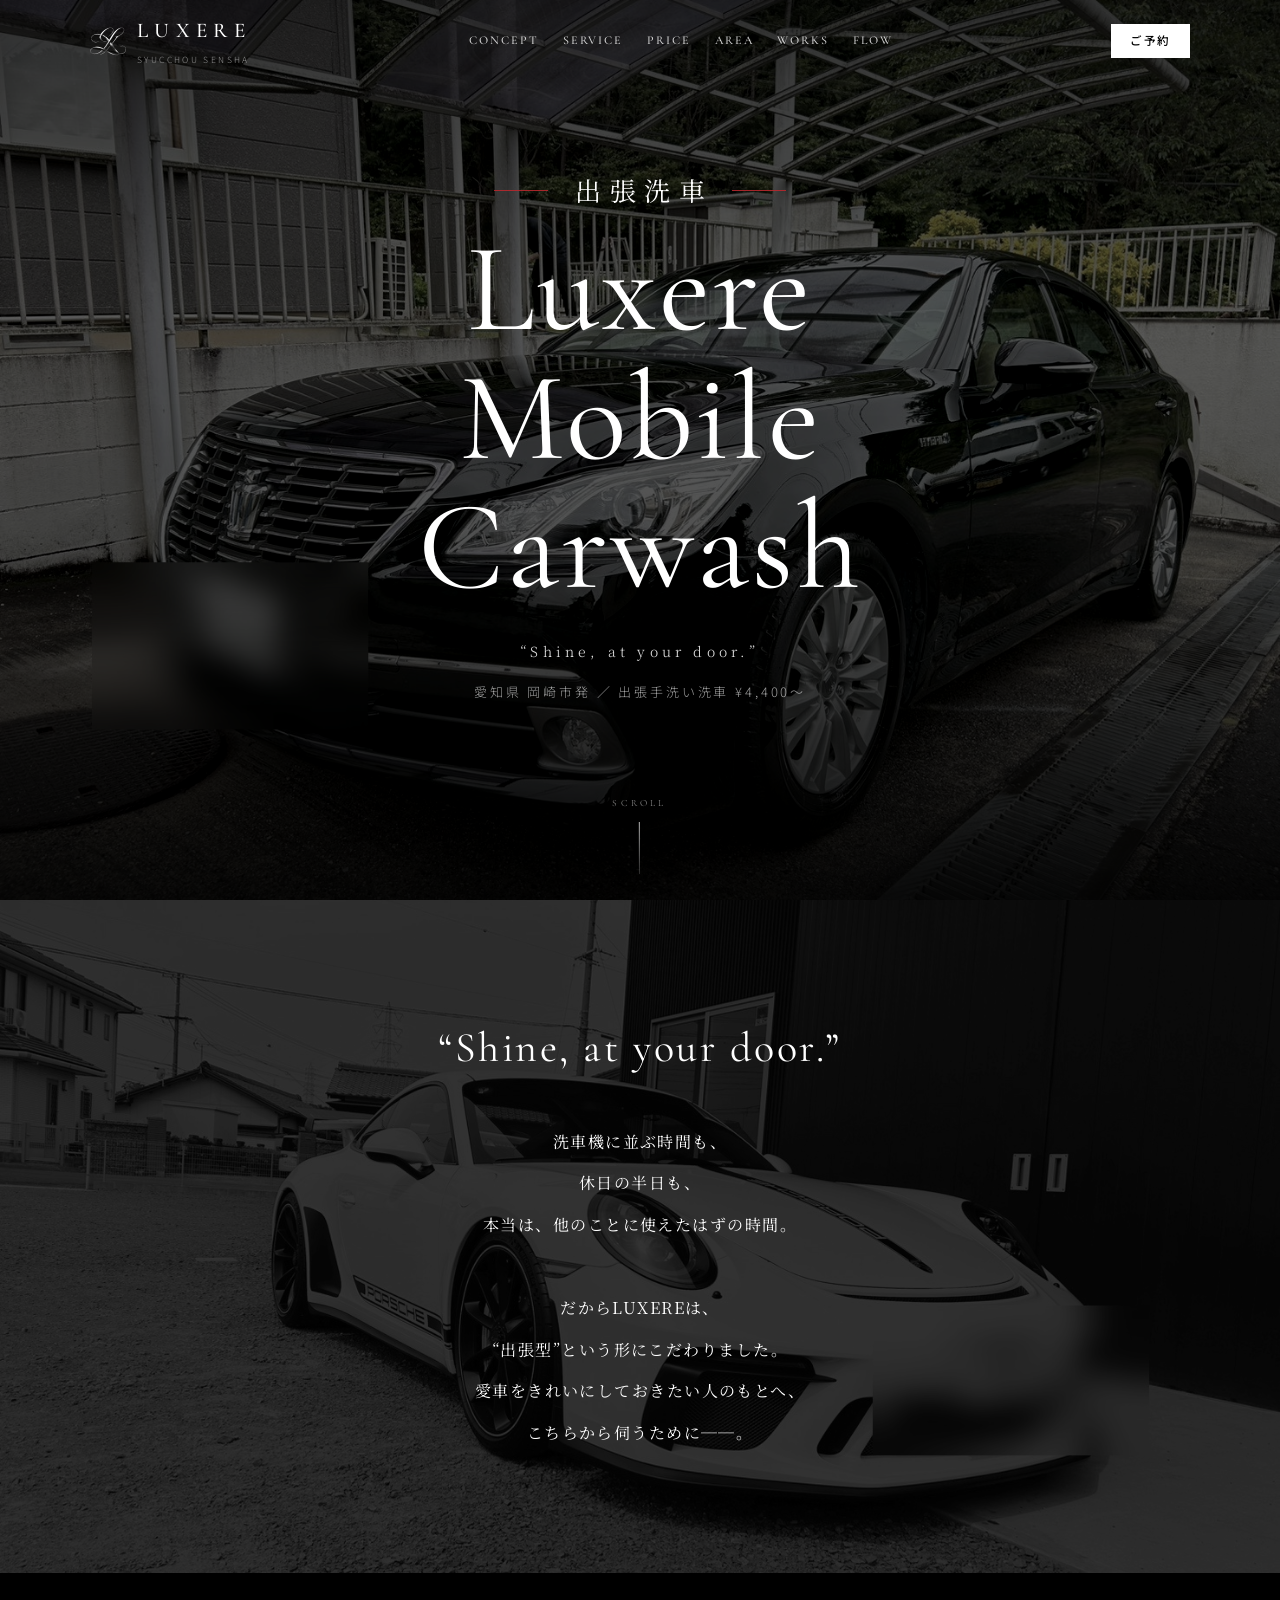
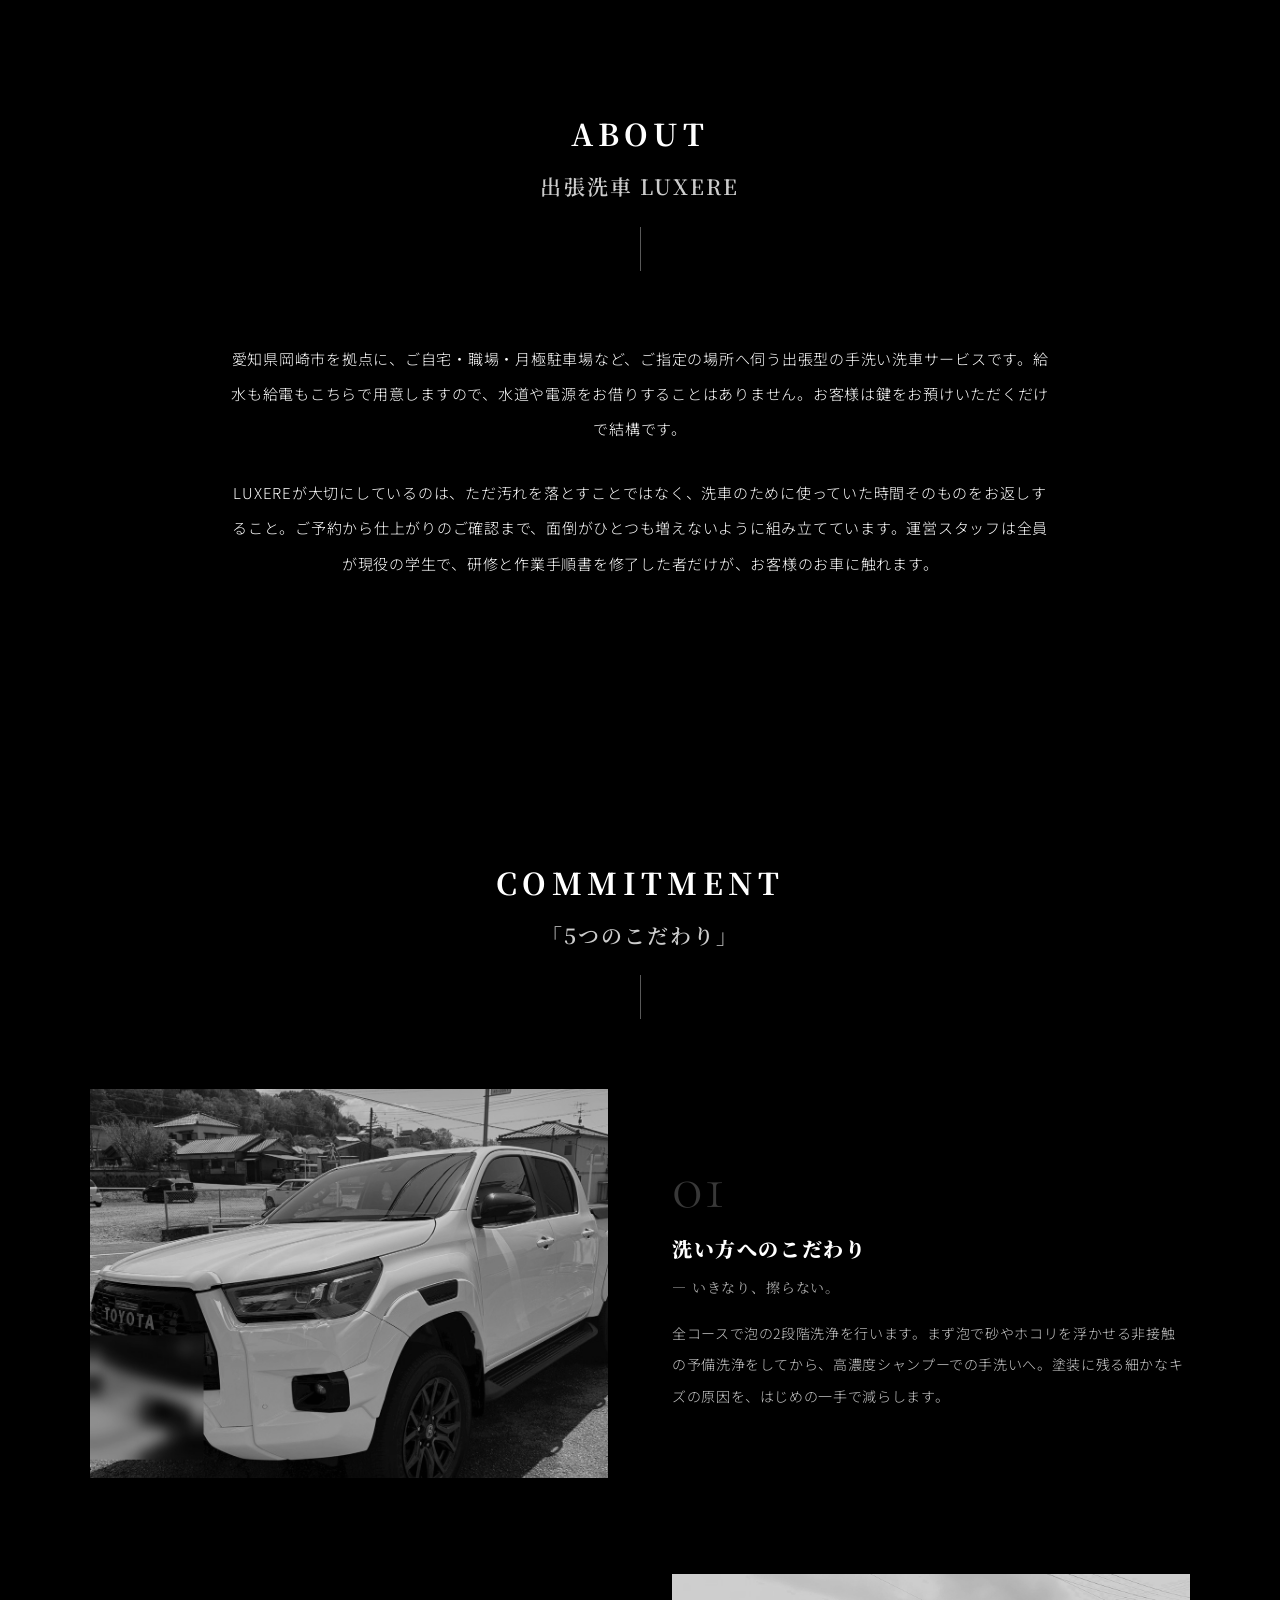
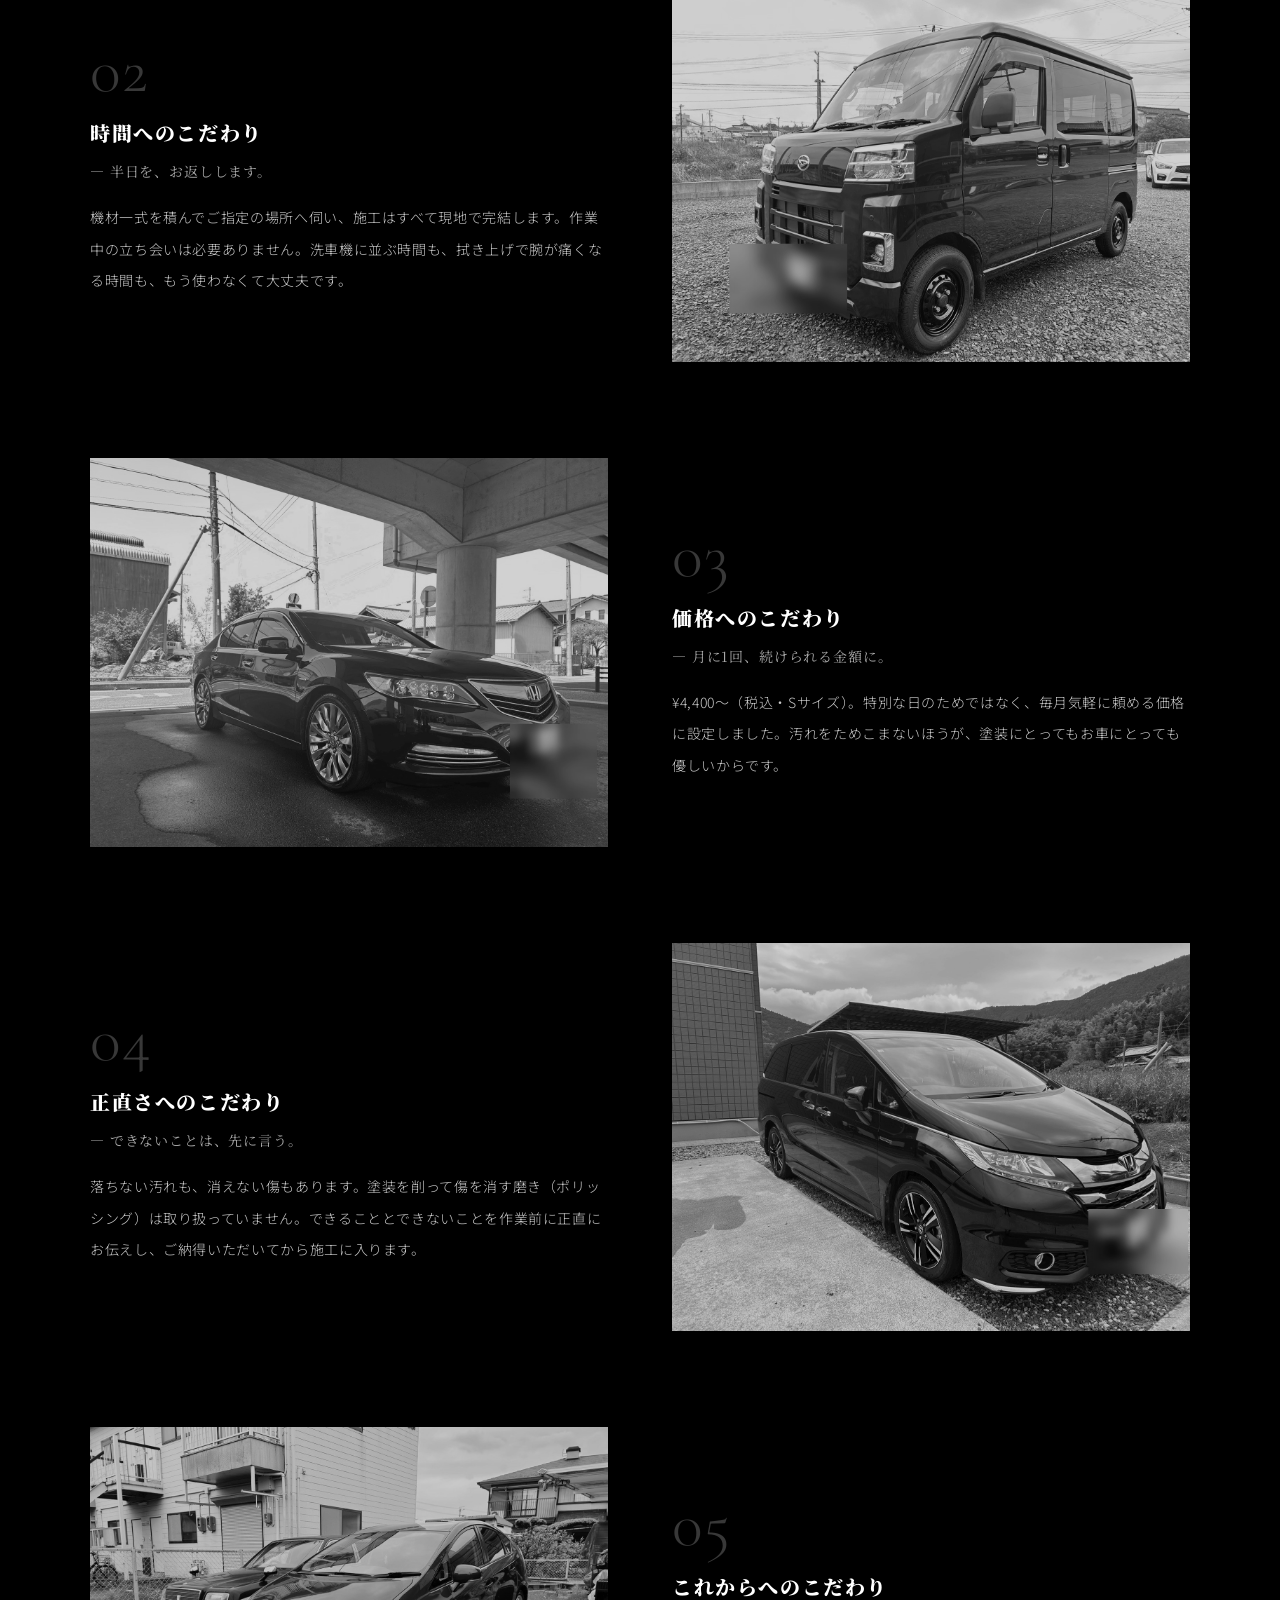
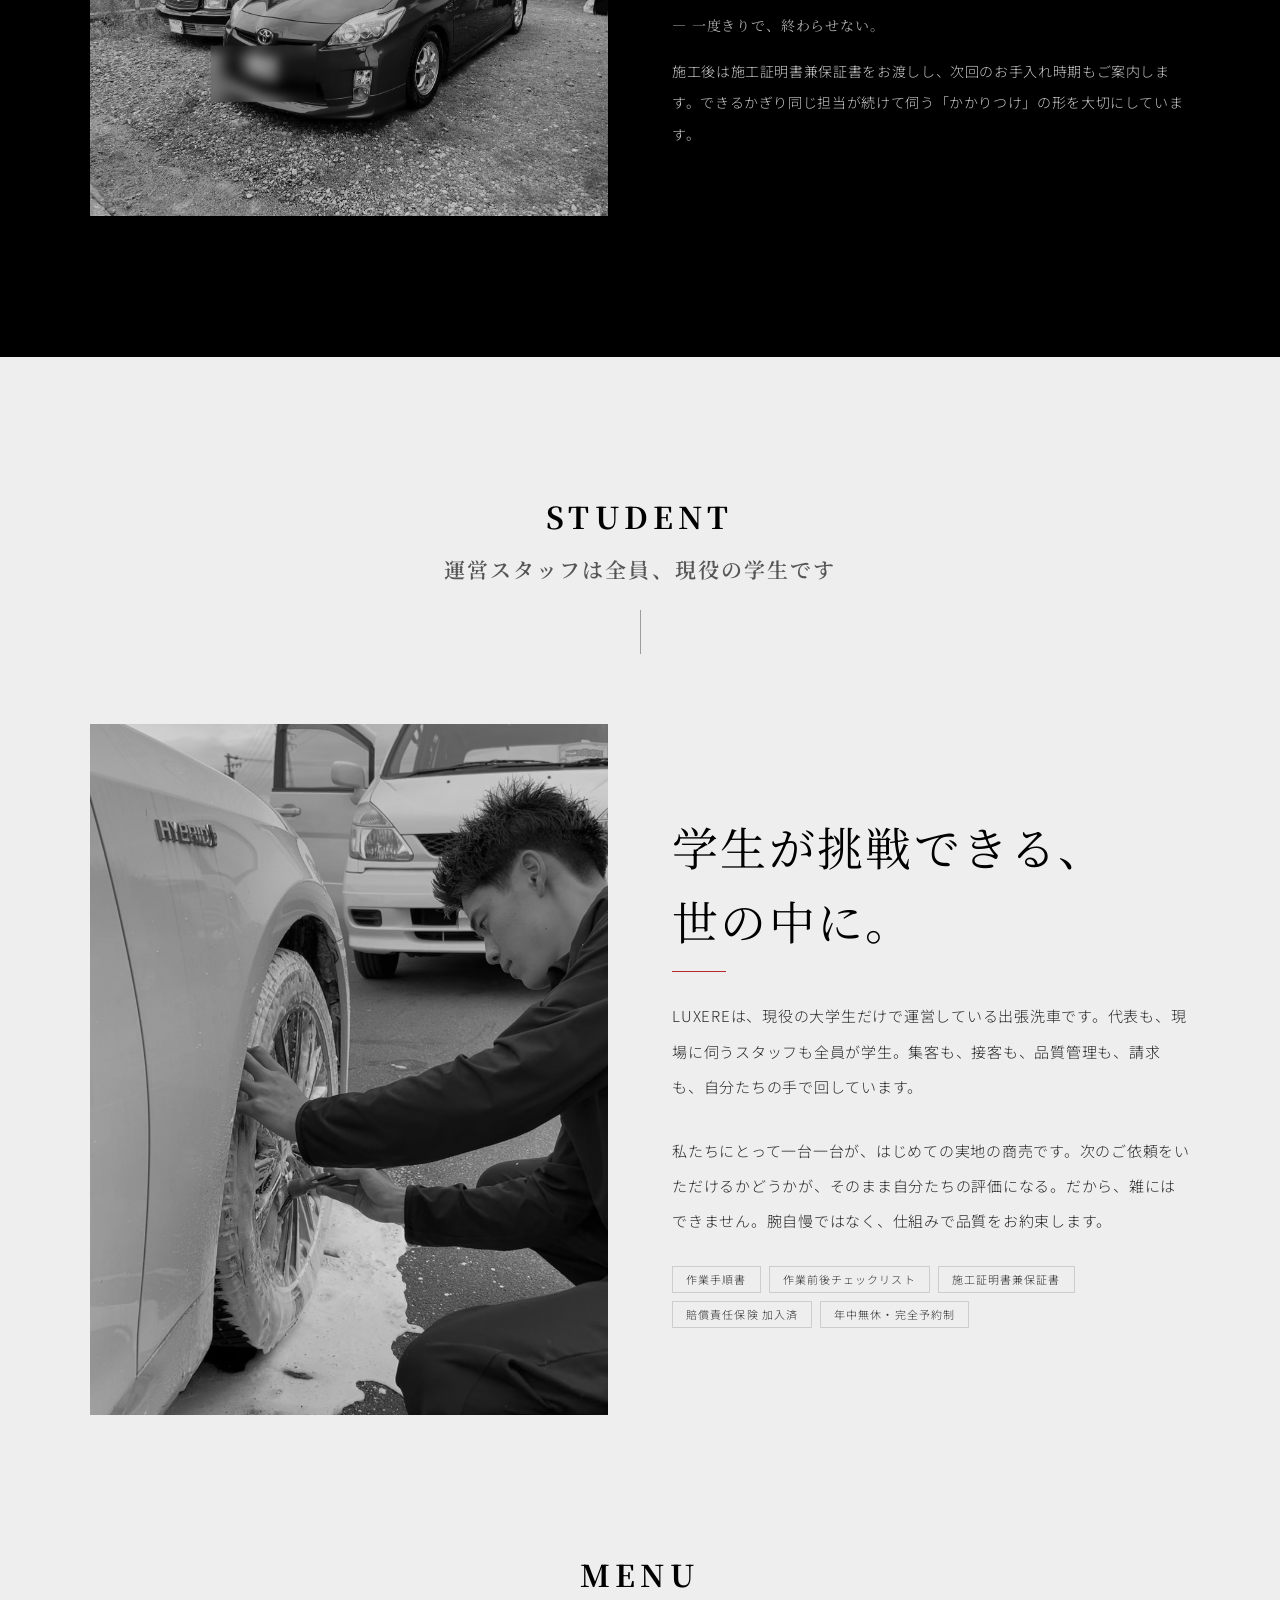
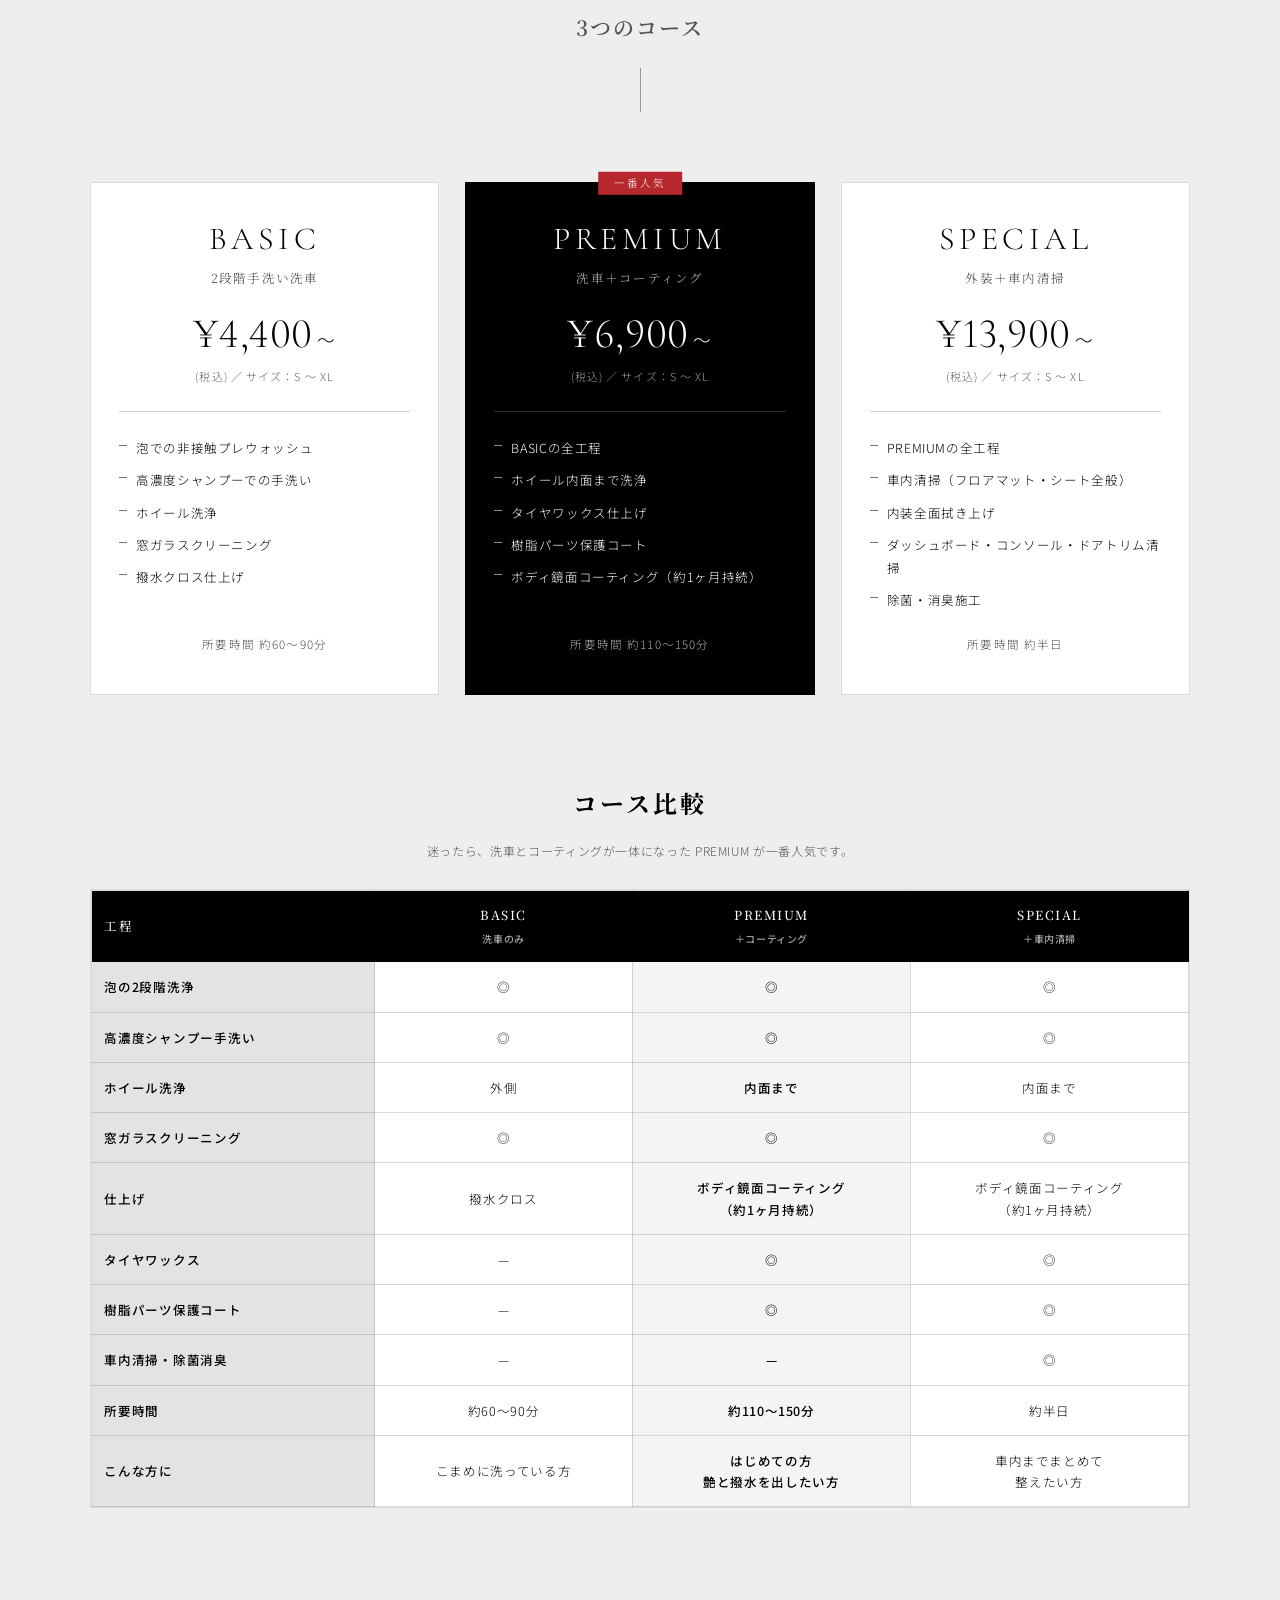
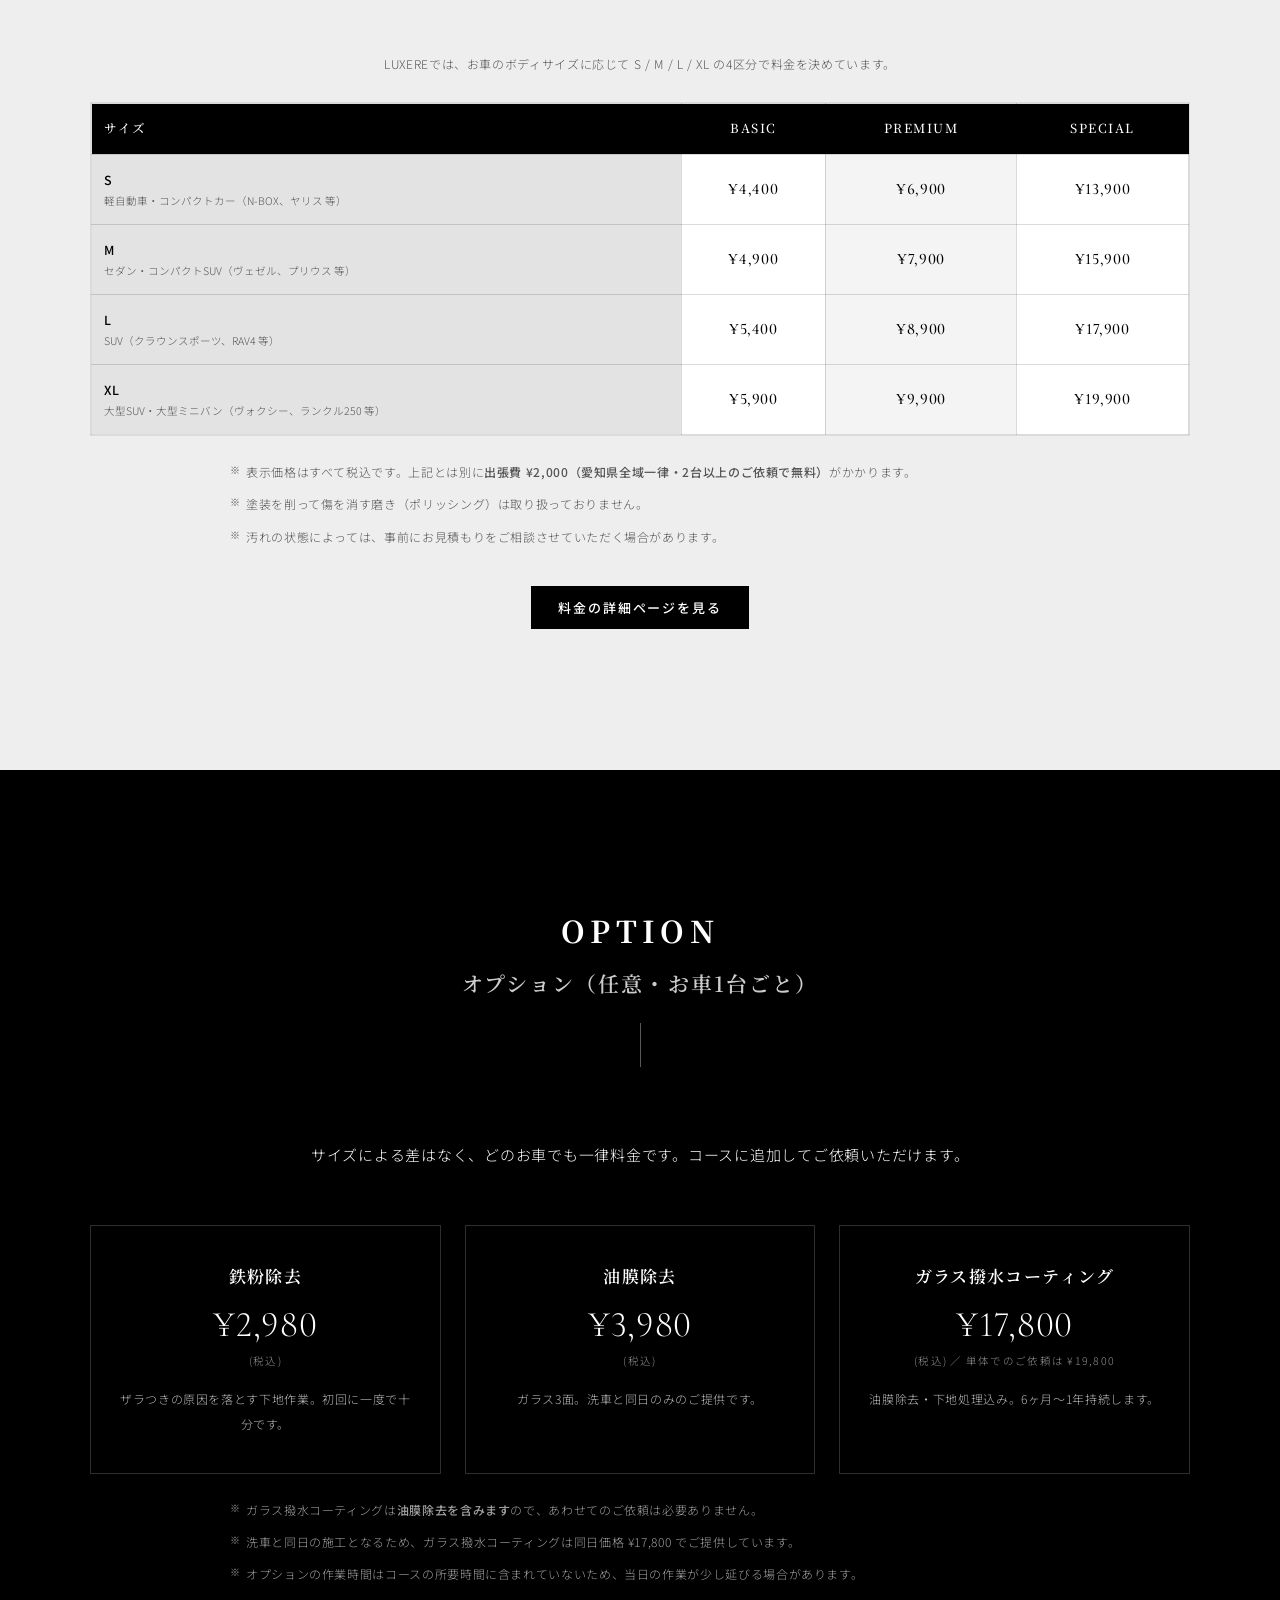
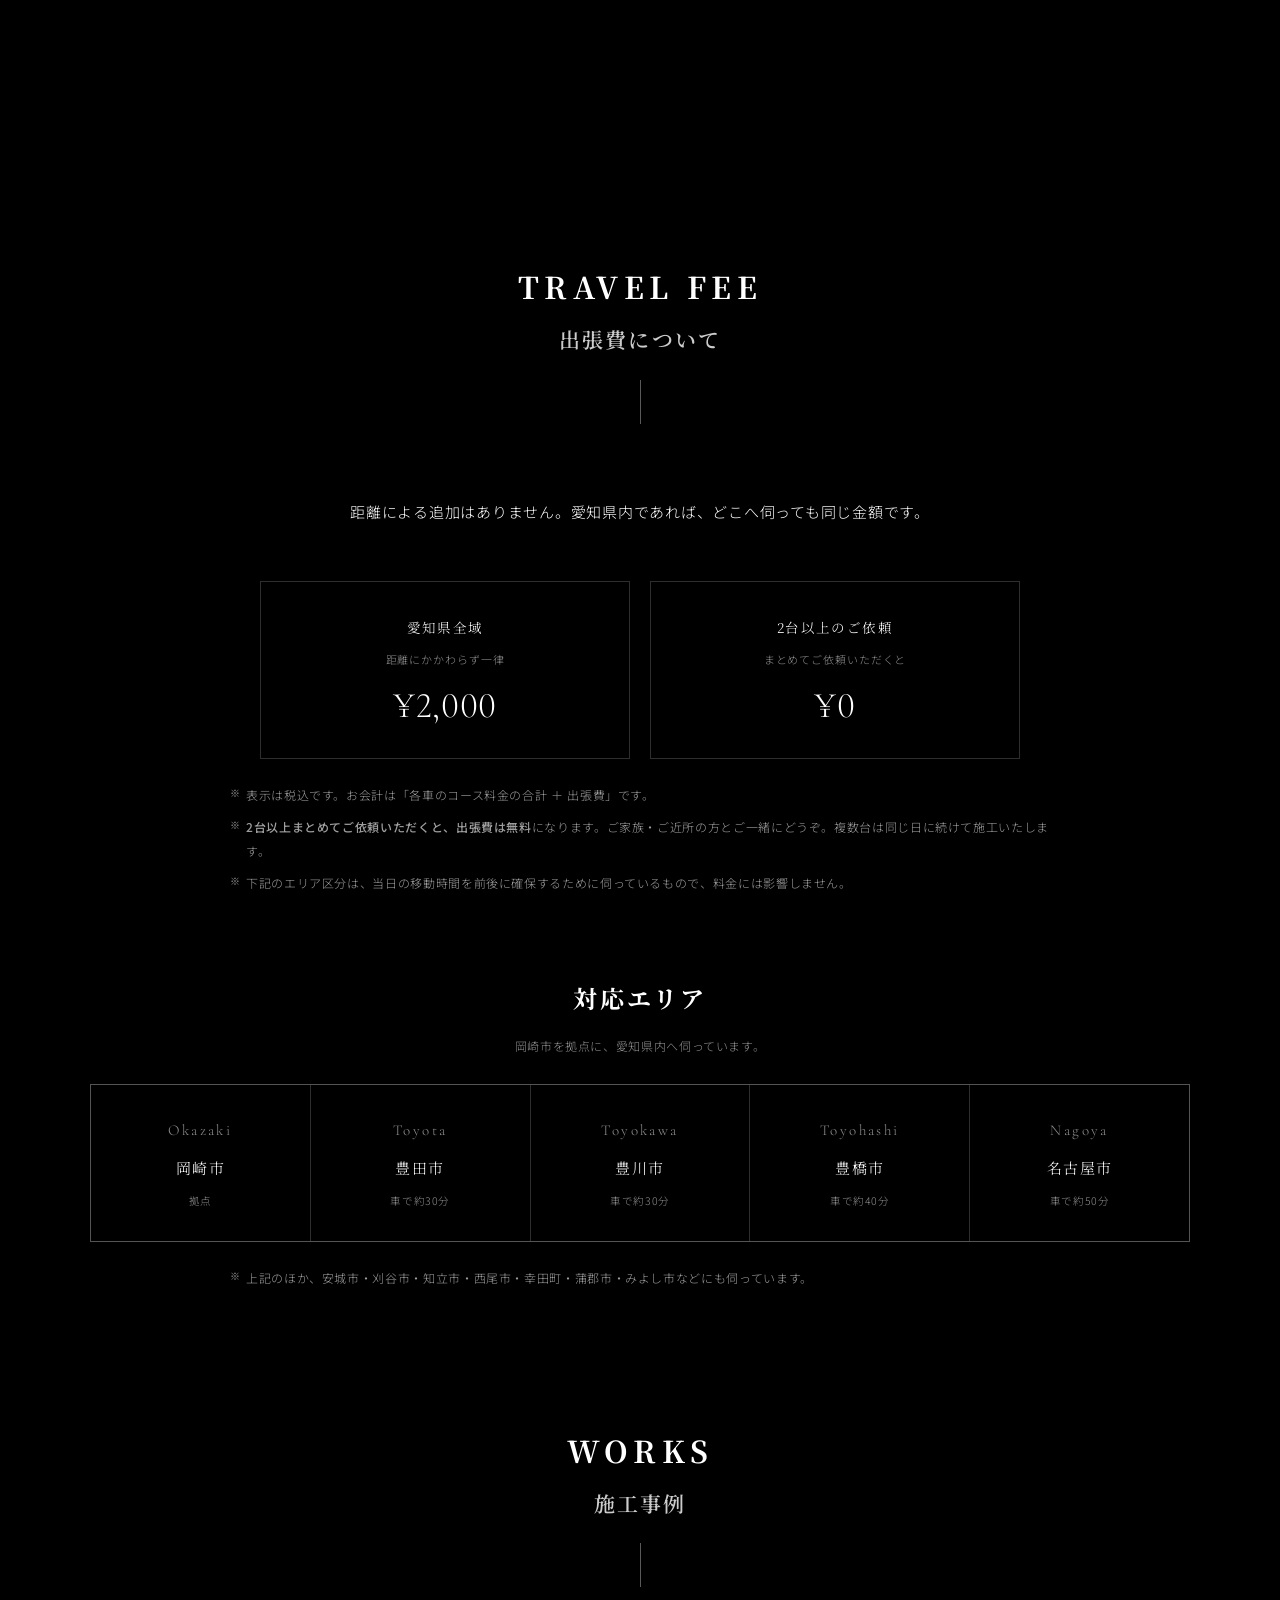
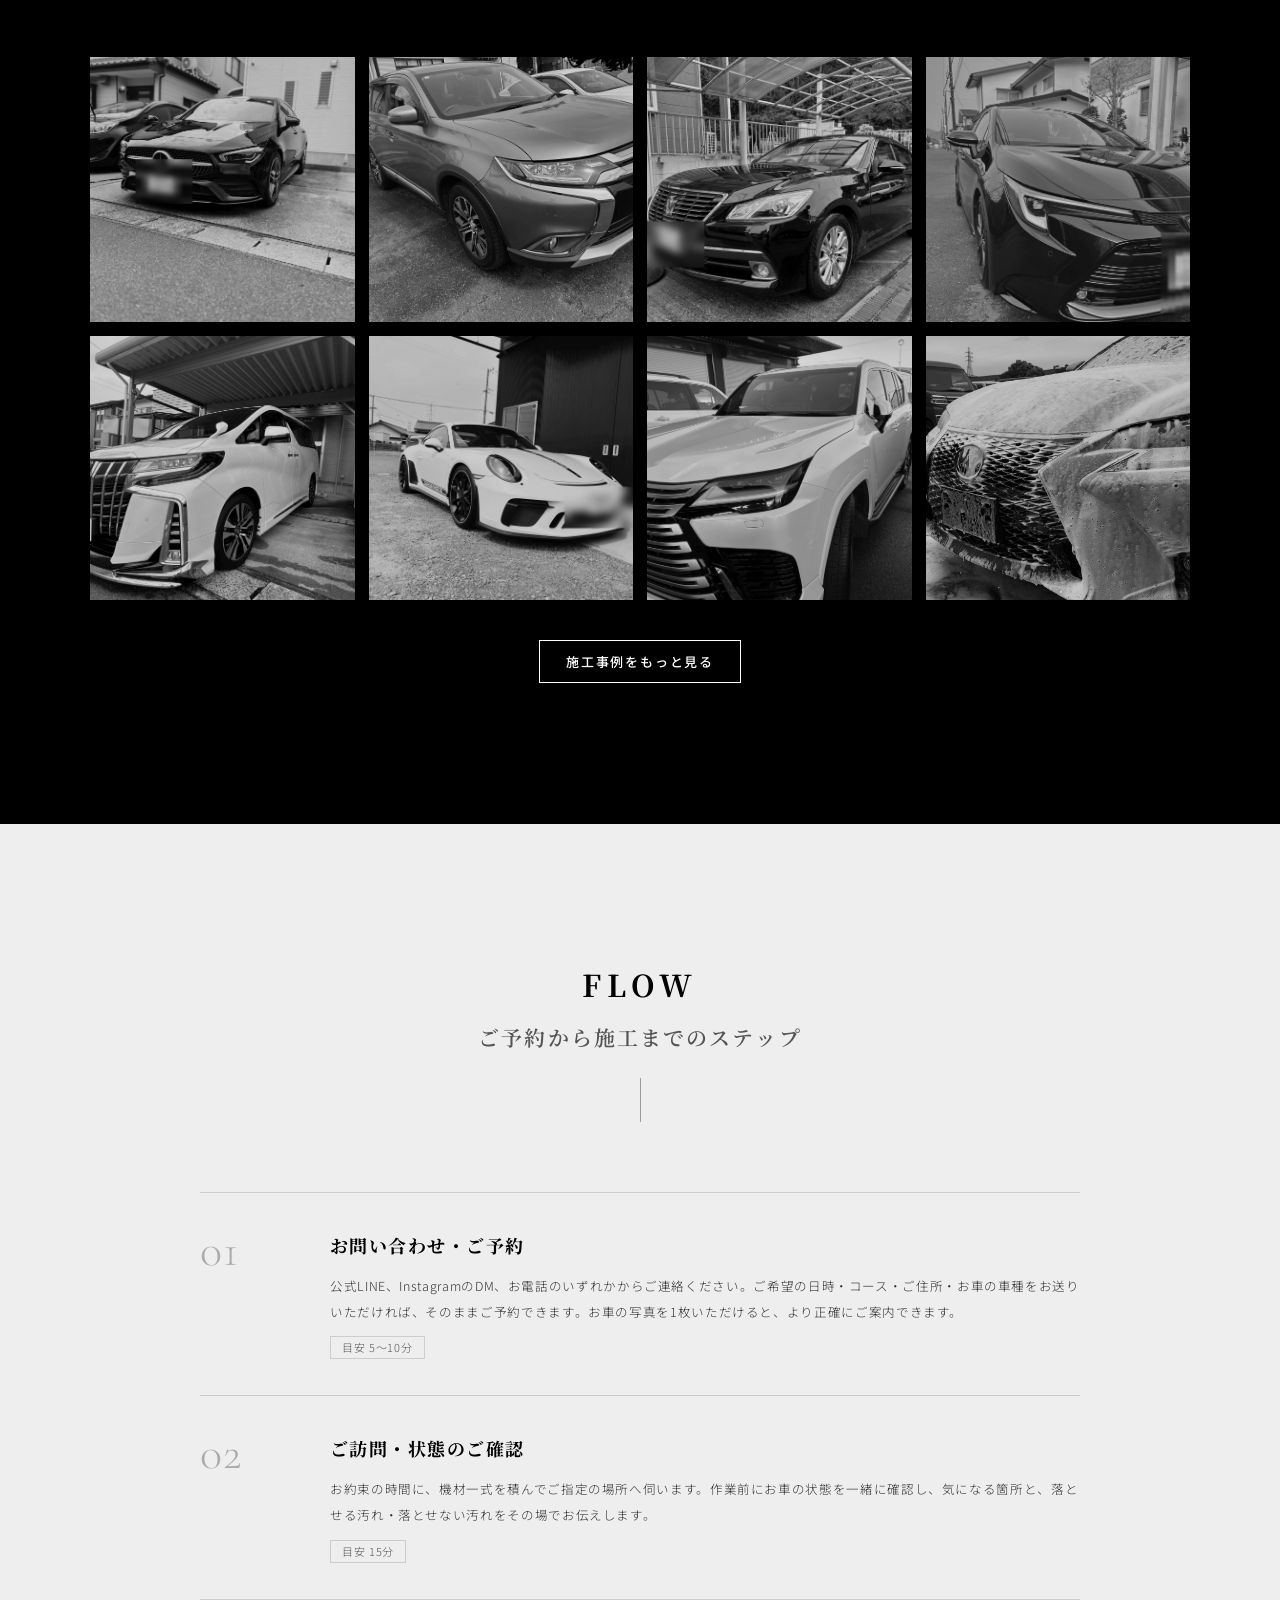
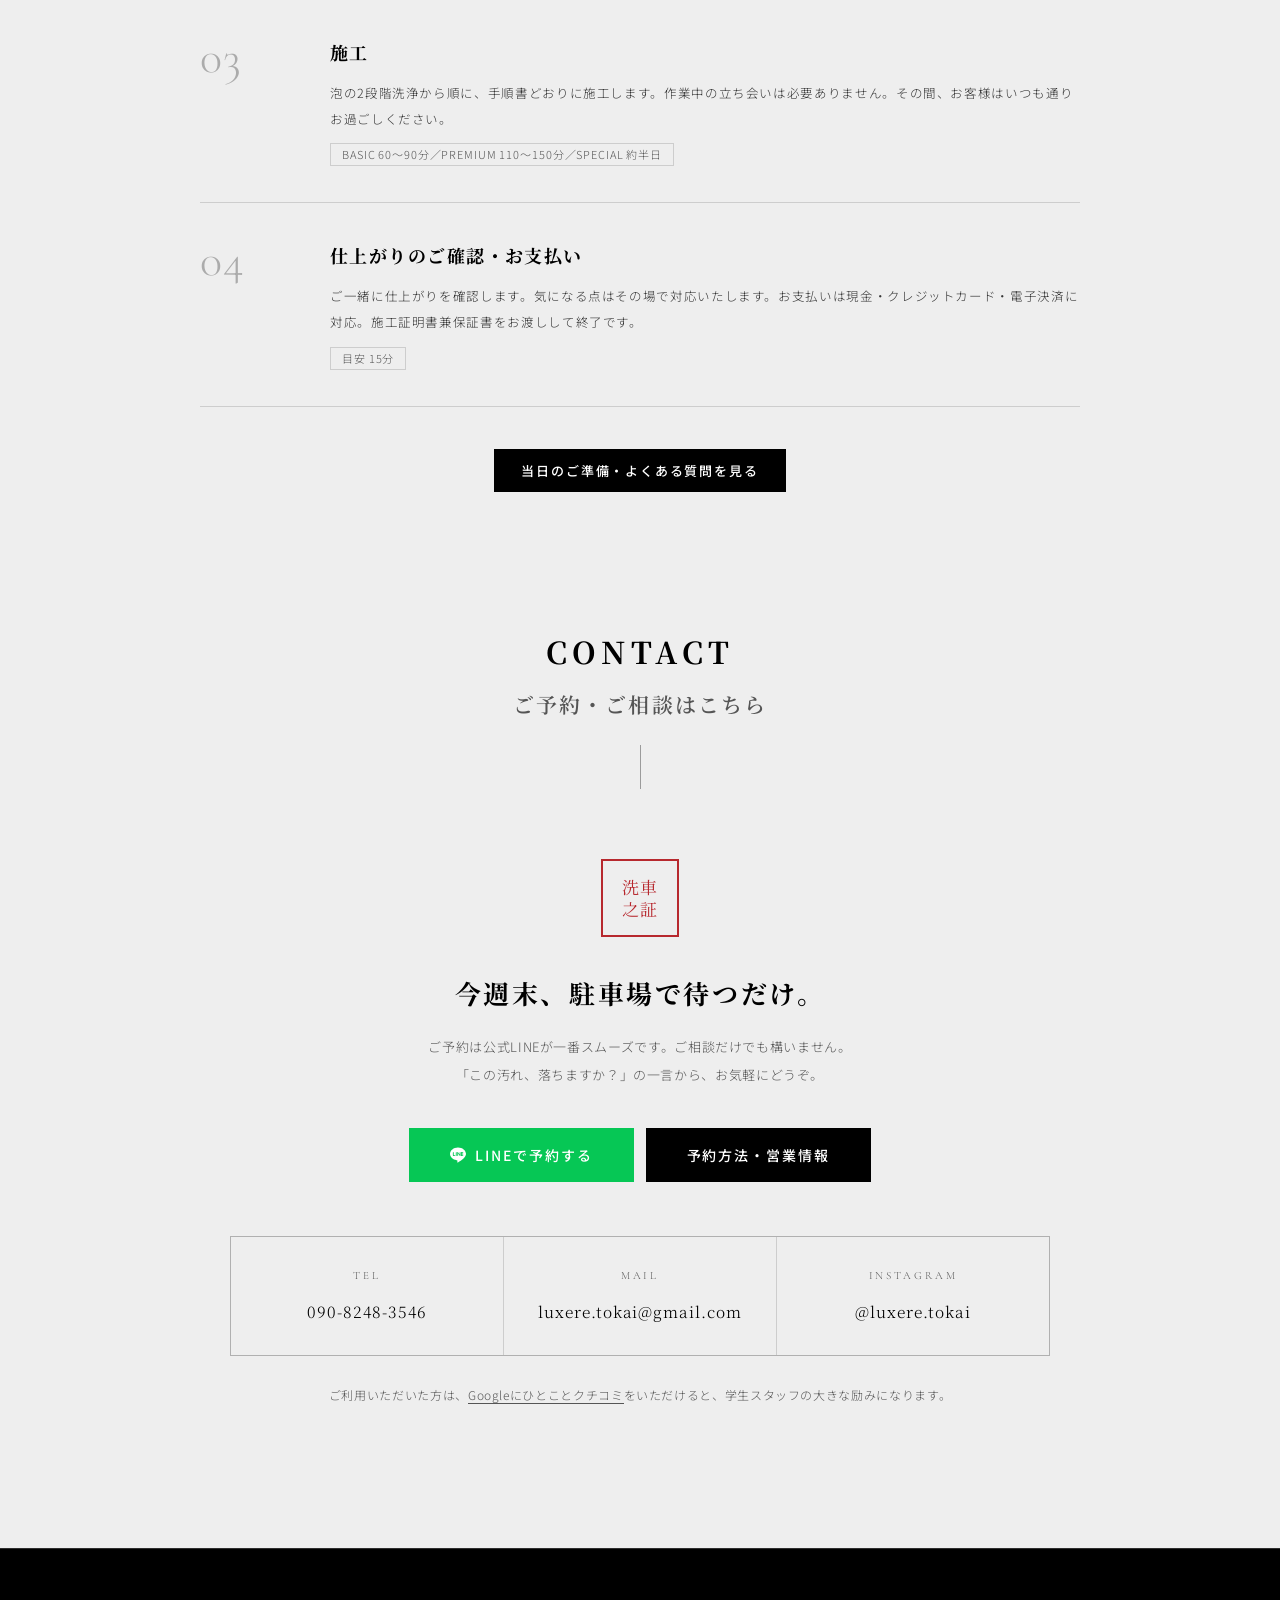
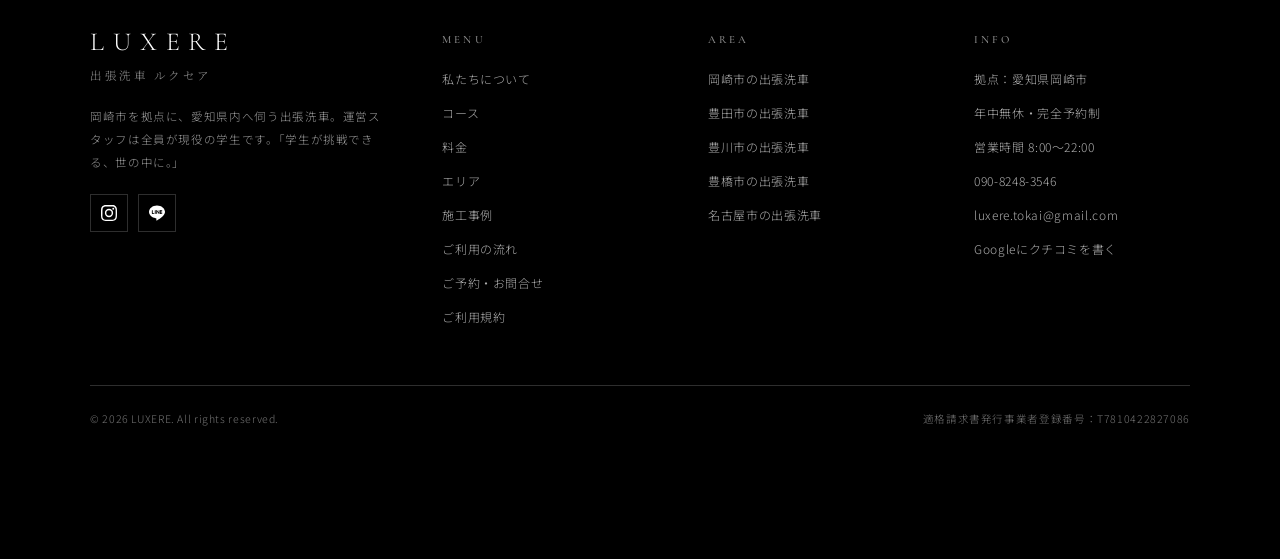
==== commit ab0558c8: "サイト全面リニューアル（モノクロ＋筆文字）／出張費を一律¥2,000へ修正 デザイン - 黒(#000)と薄墨(#eee)の帯を交互に敷くモノクロ構成へ全14ページを刷新 - 見出しは Noto Se" ====
--- a/index.html
+++ b/index.html
@@ -1,24 +1,24 @@
 <!DOCTYPE html>
-<html lang="ja">
+<html lang="ja" class="no-js">
 <head>
+<script>document.documentElement.classList.remove('no-js');</script>
 <meta charset="UTF-8">
 <meta name="viewport" content="width=device-width,initial-scale=1">
 <title>愛知県の出張洗車｜自宅・職場で手洗い洗車 ¥4,400〜【LUXERE】</title>
-<meta name="description" content="愛知県の出張洗車ならLUXERE。岡崎市を拠点に、豊田市・豊川市・豊橋市・名古屋市などへご自宅や職場の駐車場まで伺います。全コース泡の2段階洗浄で¥4,400から（税込）。出張費は距離に応じて、何台まとめても1回ぶん。運営スタッフは全員が現役の学生です。">
+<meta name="description" content="愛知県の出張洗車ならLUXERE。岡崎市を拠点に、豊田市・豊川市・豊橋市・名古屋市などへご自宅や職場の駐車場まで伺います。全コース泡の2段階洗浄で¥4,400から（税込）。出張費は愛知県全域一律¥2,000、2台以上のご依頼で無料です。運営スタッフは全員が現役の学生です。">
 <link rel="canonical" href="https://luxere.jp/">
 <meta property="og:type" content="website">
-<meta property="og:title" content="出張洗車LUXERE｜愛知県の出張洗車 ¥4,400〜">
-<meta property="og:description" content="洗車機に並ばなくていい。ご自宅の駐車場まで、学生が手洗いで伺います。愛知県内対応・年中無休。">
+<meta property="og:title" content="愛知県の出張洗車｜自宅・職場で手洗い洗車 ¥4,400〜【LUXERE】">
+<meta property="og:description" content="愛知県の出張洗車ならLUXERE。岡崎市を拠点に、豊田市・豊川市・豊橋市・名古屋市などへご自宅や職場の駐車場まで伺います。全コース泡の2段階洗浄で¥4,400から（税込）。出張費は愛知県全域一律¥2,000、2台以上のご依頼で無料です。運営スタッフは全員が現役の学生です。">
 <meta property="og:url" content="https://luxere.jp/">
-<meta property="og:image" content="https://luxere.jp/assets/works/work12.jpg">
+<meta property="og:image" content="https://luxere.jp/assets/works/work9.jpg">
 <meta property="og:site_name" content="出張洗車LUXERE">
 <meta name="twitter:card" content="summary_large_image">
-<meta name="theme-color" content="#ffffff">
+<meta name="theme-color" content="#000000">
+<link rel="icon" href="assets/favicon.png">
 <link rel="preconnect" href="https://fonts.googleapis.com">
 <link rel="preconnect" href="https://fonts.gstatic.com" crossorigin>
-<link href="https://fonts.googleapis.com/css2?family=Cormorant+Garamond:wght@400;500;600;700&family=Shippori+Mincho:wght@500;600;700&family=Zen+Kaku+Gothic+New:wght@400;500;700;900&display=swap" rel="stylesheet">
-<link rel="stylesheet" href="assets/style.css">
-<link rel="icon" href="assets/logo.png">
+<link href="https://fonts.googleapis.com/css2?family=Cormorant+Garamond:wght@300;400;500;600&family=Noto+Sans+JP:wght@300;400;500;700&family=Noto+Serif+JP:wght@400;500;600;700;900&family=Yuji+Boku&display=swap" rel="stylesheet">
 <script type="application/ld+json">
 {
  "@context": "https://schema.org",
@@ -109,35 +109,34 @@
  ]
 }
 </script>
+<link rel="stylesheet" href="assets/site.css">
 </head>
 <body>
 
-<!-- ============ NAV ============ -->
-<header class="nav">
-  <div class="nav-inner">
-    <a href="index.html" class="brand">
-      <img src="assets/logo.png" alt="出張洗車LUXERE">
-      <span class="brand-txt"><b>LUXERE</b><span>SYUCCHOU SENSHA</span></span>
+<!-- ================= HEADER ================= -->
+<header class="hd" id="hd">
+  <div class="hd-in">
+    <a href="index.html" class="logo">
+      <img src="assets/logo-mark.png" alt="出張洗車LUXERE" width="36" height="36">
+      <span><b>LUXERE</b><span>SYUCCHOU SENSHA</span></span>
     </a>
-    <nav class="nav-links">
-      <a href="concept.html">私たちについて</a>
-      <a href="service.html">コース</a>
-      <a href="price.html">料金</a>
-      <a href="area.html">エリア</a>
-      <a href="works.html">施工事例</a>
-      <a href="flow.html">ご利用の流れ</a>
+    <nav class="hd-nav">
+      <a href="concept.html">CONCEPT</a>
+      <a href="service.html">SERVICE</a>
+      <a href="price.html">PRICE</a>
+      <a href="area.html">AREA</a>
+      <a href="works.html">WORKS</a>
+      <a href="flow.html">FLOW</a>
     </nav>
-    <div class="nav-side">
-      <a class="icon-btn ig" href="https://www.instagram.com/luxere.tokai/" target="_blank" rel="noopener" aria-label="Instagram"><svg viewBox="0 0 24 24"><path d="M12 2.2c3.2 0 3.6 0 4.8.1 1.2.1 1.8.2 2.2.4.6.2 1 .5 1.5 1s.8.9 1 1.5c.2.4.3 1 .4 2.2.1 1.2.1 1.6.1 4.8s0 3.6-.1 4.8c-.1 1.2-.2 1.8-.4 2.2-.2.6-.5 1-1 1.5s-.9.8-1.5 1c-.4.2-1 .3-2.2.4-1.2.1-1.6.1-4.8.1s-3.6 0-4.8-.1c-1.2-.1-1.8-.2-2.2-.4-.6-.2-1-.5-1.5-1s-.8-.9-1-1.5c-.2-.4-.3-1-.4-2.2C2.2 15.6 2.2 15.2 2.2 12s0-3.6.1-4.8c.1-1.2.2-1.8.4-2.2.2-.6.5-1 1-1.5s.9-.8 1.5-1c.4-.2 1-.3 2.2-.4C8.4 2.2 8.8 2.2 12 2.2M12 0C8.7 0 8.3 0 7.1.1 5.8.1 5 .3 4.2.6c-.8.3-1.5.7-2.2 1.4C1.3 2.7.9 3.4.6 4.2.3 5 .1 5.8.1 7.1 0 8.3 0 8.7 0 12s0 3.7.1 4.9c0 1.3.2 2.1.5 2.9.3.8.7 1.5 1.4 2.2.7.7 1.4 1.1 2.2 1.4.8.3 1.6.5 2.9.5C8.3 24 8.7 24 12 24s3.7 0 4.9-.1c1.3 0 2.1-.2 2.9-.5.8-.3 1.5-.7 2.2-1.4.7-.7 1.1-1.4 1.4-2.2.3-.8.5-1.6.5-2.9.1-1.2.1-1.6.1-4.9s0-3.7-.1-4.9c0-1.3-.2-2.1-.5-2.9-.3-.8-.7-1.5-1.4-2.2-.7-.7-1.4-1.1-2.2-1.4C21 .3 20.2.1 18.9.1 17.7 0 17.3 0 14 0h-2z"/><path d="M12 5.8A6.2 6.2 0 1 0 18.2 12 6.2 6.2 0 0 0 12 5.8zm0 10.2A4 4 0 1 1 16 12a4 4 0 0 1-4 4z"/><circle cx="18.4" cy="5.6" r="1.4"/></svg></a>
-      <a class="icon-btn ln" href="https://line.me/ti/p/Df93XFlxUP" target="_blank" rel="noopener" aria-label="公式LINE"><svg viewBox="0 0 24 24"><path fill-rule="evenodd" d="M24 10.3C24 4.9 18.6.6 12 .6S0 4.9 0 10.3c0 4.8 4.3 8.8 10 9.6.4.1.9.2 1.1.6.1.3.1.7 0 1l-.2 1c0 .3-.2 1.2 1 .6s6.9-4.1 9.4-7c1.7-1.9 2.7-3.8 2.7-5.8zM7.5 13.5H4.9a.6.6 0 0 1-.6-.6V8.1a.6.6 0 1 1 1.3 0v4.1h1.9a.6.6 0 1 1 0 1.3zm2.5-.6a.6.6 0 1 1-1.3 0V8.1a.6.6 0 1 1 1.3 0zm5.7 0a.6.6 0 0 1-.4.6h-.2a.6.6 0 0 1-.5-.3l-2.4-3.3v2.9a.6.6 0 1 1-1.3 0V8.1a.6.6 0 0 1 .4-.6h.2c.2 0 .4.1.5.3l2.5 3.3V8.1a.6.6 0 1 1 1.2 0zm3.7-3a.6.6 0 1 1 0 1.3h-1.8v1.1h1.8a.6.6 0 1 1 0 1.3h-2.4a.6.6 0 0 1-.6-.6V8.1a.6.6 0 0 1 .6-.6h2.4a.6.6 0 1 1 0 1.3h-1.8v1.1z"/></svg></a>
-      <a class="btn btn--shu btn--sm" href="contact.html">ご予約</a>
-      <button class="burger" aria-label="メニュー"><i></i></button>
+    <div class="hd-cta">
+      <a class="btn btn--fill btn--sm" href="contact.html">ご予約</a>
+      <button class="burger" id="burger" aria-label="メニュー" aria-expanded="false"><i></i><i></i><i></i></button>
     </div>
   </div>
 </header>
 
-<div class="drawer">
-  <div class="container">
+<div class="ov" id="ov">
+  <div>
     <ul>
       <li><a href="index.html"><em>01</em>ホーム</a></li>
       <li><a href="concept.html"><em>02</em>私たちについて</a></li>
@@ -148,420 +147,482 @@
       <li><a href="flow.html"><em>07</em>ご利用の流れ</a></li>
       <li><a href="contact.html"><em>08</em>ご予約・お問合せ</a></li>
     </ul>
-    <div class="drawer-cta">
+    <div class="ov-cta">
       <a class="btn btn--line" href="https://line.me/ti/p/Df93XFlxUP" target="_blank" rel="noopener">LINEで予約する</a>
-      <a class="btn btn--ghost" href="https://www.instagram.com/luxere.tokai/" target="_blank" rel="noopener">Instagram</a>
+      <a class="btn" href="tel:09082483546">090-8248-3546</a>
     </div>
   </div>
 </div>
-
-<!-- ============ HERO ============ -->
-<section class="hero">
-  <div class="hero-fx">
-    <span class="blob b1"></span><span class="blob b2"></span><span class="blob b3"></span>
-    <span class="grid"></span>
-  </div>
-  <canvas id="drops"></canvas>
-
-  <div class="container hero-grid">
-    <div class="hero-copy">
-      <div class="hero-badge"><span class="dot"></span>運営スタッフは<b>全員、現役の学生</b>です</div>
-      <h1>
-        <span class="l"><span>来てもらう洗車が、</span></span>
-        <span class="l"><span><em>あたりまえ</em>になる。</span></span>
-      </h1>
-      <p class="hero-sub">
-        <strong>愛知県の出張洗車</strong>です。岡崎市を拠点に、豊田・豊川・豊橋・名古屋まで、ご自宅や職場の駐車場へ伺います。<br>
-        洗車機に並ぶ時間も、休日の半日も、もう使わなくて大丈夫。<strong>¥4,400から</strong>、泡の2段階洗浄で一台ずつ手洗いします。
-      </p>
-      <div class="hero-cta">
-        <a class="btn btn--line btn--lg" href="https://line.me/ti/p/Df93XFlxUP" target="_blank" rel="noopener">
-          <svg viewBox="0 0 24 24" fill="currentColor"><path fill-rule="evenodd" d="M24 10.3C24 4.9 18.6.6 12 .6S0 4.9 0 10.3c0 4.8 4.3 8.8 10 9.6.4.1.9.2 1.1.6.1.3.1.7 0 1l-.2 1c0 .3-.2 1.2 1 .6s6.9-4.1 9.4-7c1.7-1.9 2.7-3.8 2.7-5.8zM7.5 13.5H4.9a.6.6 0 0 1-.6-.6V8.1a.6.6 0 1 1 1.3 0v4.1h1.9a.6.6 0 1 1 0 1.3zm2.5-.6a.6.6 0 1 1-1.3 0V8.1a.6.6 0 1 1 1.3 0zm5.7 0a.6.6 0 0 1-.4.6h-.2a.6.6 0 0 1-.5-.3l-2.4-3.3v2.9a.6.6 0 1 1-1.3 0V8.1a.6.6 0 0 1 .4-.6h.2c.2 0 .4.1.5.3l2.5 3.3V8.1a.6.6 0 1 1 1.2 0zm3.7-3a.6.6 0 1 1 0 1.3h-1.8v1.1h1.8a.6.6 0 1 1 0 1.3h-2.4a.6.6 0 0 1-.6-.6V8.1a.6.6 0 0 1 .6-.6h2.4a.6.6 0 1 1 0 1.3h-1.8v1.1z"/></svg>
-          LINEで予約する
-        </a>
-        <a class="btn btn--ghost btn--lg" href="price.html">料金を見る</a>
-      </div>
-      <ul class="hero-facts">
-        <li><div class="k">Price</div><div class="v">¥4,400<small>〜</small></div></li>
-        <li><div class="k">Area</div><div class="v">愛知県内</div></li>
-        <li><div class="k">Open</div><div class="v">年中無休</div></li>
+<!-- ================= HERO ================= -->
+<section class="hero" id="top">
+  <div class="hero-bg">
+    <img src="assets/works/work9.jpg" alt="出張洗車の施工後。カーポートの下で洗い上げた黒いセダン" width="1477" height="1108" fetchpriority="high">
+  </div>
+  <div class="hero-in">
+    <div class="hero-fude"><i></i><span>出張洗車</span><i></i></div>
+    <h1>
+      <span><i>Luxere</i></span>
+      <span><i>Mobile</i></span>
+      <span><i>Carwash</i></span>
+    </h1>
+    <div class="hero-tag">&ldquo;Shine, at your door.&rdquo;</div>
+    <div class="hero-jp">愛知県 岡崎市発 ／ 出張手洗い洗車 ¥4,400〜</div>
+  </div>
+  <div class="hero-scroll"><em>SCROLL</em><b></b></div>
+</section>
+
+<!-- ================= STATEMENT ================= -->
+<section class="stm">
+  <div class="stm-bg"><img src="assets/works/work16.jpg" alt="" loading="lazy"></div>
+  <div class="wrap wrap--n stm-in">
+    <q class="rv">&ldquo;Shine, at your door.&rdquo;</q>
+    <p class="rv" data-d="1">
+      洗車機に並ぶ時間も、<br>
+      休日の半日も、<br>
+      本当は、他のことに使えたはずの時間。<br><br>
+      だからLUXEREは、<br>
+      &ldquo;出張型&rdquo;という形にこだわりました。<br>
+      愛車をきれいにしておきたい人のもとへ、<br>
+      こちらから伺うために──。
+    </p>
+  </div>
+</section>
+
+<!-- ================= ABOUT ================= -->
+<section class="sec sec--dark" id="about">
+  <div class="wrap wrap--n">
+    <div class="lbl rv">
+      <h2>ABOUT</h2>
+      <div class="sec-jp">出張洗車 LUXERE</div>
+      <div class="bar"></div>
+    </div>
+    <p class="body-txt center rv" data-d="1">
+      愛知県岡崎市を拠点に、ご自宅・職場・月極駐車場など、ご指定の場所へ伺う出張型の手洗い洗車サービスです。給水も給電もこちらで用意しますので、水道や電源をお借りすることはありません。お客様は鍵をお預けいただくだけで結構です。
+    </p>
+    <p class="body-txt center rv" data-d="2">
+      LUXEREが大切にしているのは、ただ汚れを落とすことではなく、洗車のために使っていた時間そのものをお返しすること。ご予約から仕上がりのご確認まで、面倒がひとつも増えないように組み立てています。運営スタッフは全員が現役の学生で、研修と作業手順書を修了した者だけが、お客様のお車に触れます。
+    </p>
+  </div>
+</section>
+
+<!-- ================= COMMITMENT ================= -->
+<section class="sec sec--dark" id="commitment">
+  <div class="wrap">
+    <div class="lbl rv">
+      <h2>COMMITMENT</h2>
+      <div class="sec-jp">「5つのこだわり」</div>
+      <div class="bar"></div>
+    </div>
+
+    <div class="cmt">
+      <article class="cmt-row rv">
+        <div class="cmt-fig"><img src="assets/works/work12.jpg" alt="泡の2段階洗浄を終えたピックアップトラック" loading="lazy"></div>
+        <div class="cmt-txt">
+          <div class="cmt-no">01</div>
+          <h3>洗い方へのこだわり</h3>
+          <span class="dash">— いきなり、擦らない。</span>
+          <p>全コースで泡の2段階洗浄を行います。まず泡で砂やホコリを浮かせる非接触の予備洗浄をしてから、高濃度シャンプーでの手洗いへ。塗装に残る細かなキズの原因を、はじめの一手で減らします。</p>
+        </div>
+      </article>
+
+      <article class="cmt-row rv">
+        <div class="cmt-fig"><img src="assets/works/work14.jpg" alt="ご自宅の駐車場で施工した軽バン" loading="lazy"></div>
+        <div class="cmt-txt">
+          <div class="cmt-no">02</div>
+          <h3>時間へのこだわり</h3>
+          <span class="dash">— 半日を、お返しします。</span>
+          <p>機材一式を積んでご指定の場所へ伺い、施工はすべて現地で完結します。作業中の立ち会いは必要ありません。洗車機に並ぶ時間も、拭き上げで腕が痛くなる時間も、もう使わなくて大丈夫です。</p>
+        </div>
+      </article>
+
+      <article class="cmt-row rv">
+        <div class="cmt-fig"><img src="assets/works/work10.jpg" alt="手洗い洗車後の車両" loading="lazy"></div>
+        <div class="cmt-txt">
+          <div class="cmt-no">03</div>
+          <h3>価格へのこだわり</h3>
+          <span class="dash">— 月に1回、続けられる金額に。</span>
+          <p>¥4,400〜（税込・Sサイズ）。特別な日のためではなく、毎月気軽に頼める価格に設定しました。汚れをためこまないほうが、塗装にとってもお車にとっても優しいからです。</p>
+        </div>
+      </article>
+
+      <article class="cmt-row rv">
+        <div class="cmt-fig"><img src="assets/works/work7.jpg" alt="作業前の状態確認" loading="lazy"></div>
+        <div class="cmt-txt">
+          <div class="cmt-no">04</div>
+          <h3>正直さへのこだわり</h3>
+          <span class="dash">— できないことは、先に言う。</span>
+          <p>落ちない汚れも、消えない傷もあります。塗装を削って傷を消す磨き（ポリッシング）は取り扱っていません。できることとできないことを作業前に正直にお伝えし、ご納得いただいてから施工に入ります。</p>
+        </div>
+      </article>
+
+      <article class="cmt-row rv">
+        <div class="cmt-fig"><img src="assets/works/work8.jpg" alt="仕上げを終えた車両" loading="lazy"></div>
+        <div class="cmt-txt">
+          <div class="cmt-no">05</div>
+          <h3>これからへのこだわり</h3>
+          <span class="dash">— 一度きりで、終わらせない。</span>
+          <p>施工後は施工証明書兼保証書をお渡しし、次回のお手入れ時期もご案内します。できるかぎり同じ担当が続けて伺う「かかりつけ」の形を大切にしています。</p>
+        </div>
+      </article>
+    </div>
+  </div>
+</section>
+
+<!-- ================= STUDENT ================= -->
+<section class="sec sec--light" id="student">
+  <div class="wrap">
+    <div class="lbl rv">
+      <h2>STUDENT</h2>
+      <div class="sec-jp" style="color:var(--grey-d)">運営スタッフは全員、現役の学生です</div>
+      <div class="bar"></div>
+    </div>
+    <div class="stu">
+      <div class="stu-fig rv"><img src="assets/works/work22.jpg" alt="施工中のスタッフ" loading="lazy"></div>
+      <div class="rv" data-d="1">
+        <h3 class="fude-h">学生が挑戦できる、<br>世の中に。</h3>
+        <div class="fude-rule"></div>
+        <p class="body-txt">LUXEREは、現役の大学生だけで運営している出張洗車です。代表も、現場に伺うスタッフも全員が学生。集客も、接客も、品質管理も、請求も、自分たちの手で回しています。</p>
+        <p class="body-txt">私たちにとって一台一台が、はじめての実地の商売です。次のご依頼をいただけるかどうかが、そのまま自分たちの評価になる。だから、雑にはできません。腕自慢ではなく、仕組みで品質をお約束します。</p>
+        <div class="chips">
+          <span>作業手順書</span><span>作業前後チェックリスト</span><span>施工証明書兼保証書</span><span>賠償責任保険 加入済</span><span>年中無休・完全予約制</span>
+        </div>
+      </div>
+    </div>
+  </div>
+</section>
+
+<!-- ================= MENU ================= -->
+<section class="sec sec--light" id="menu" style="padding-top:0">
+  <div class="wrap">
+    <div class="lbl rv">
+      <h2>MENU</h2>
+      <div class="sec-jp" style="color:var(--grey-d)">3つのコース</div>
+      <div class="bar"></div>
+    </div>
+
+    <div class="plans">
+      <article class="plan rv">
+        <div class="en">BASIC</div>
+        <div class="jp">2段階手洗い洗車</div>
+        <div class="yen">¥4,400<small>〜</small></div>
+        <div class="meta">(税込) ／ サイズ：S 〜 XL</div>
+        <div class="rule"></div>
+        <ul>
+          <li>泡での非接触プレウォッシュ</li>
+          <li>高濃度シャンプーでの手洗い</li>
+          <li>ホイール洗浄</li>
+          <li>窓ガラスクリーニング</li>
+          <li>撥水クロス仕上げ</li>
+        </ul>
+        <div class="time">所要時間 約60〜90分</div>
+      </article>
+
+      <article class="plan pop rv" data-d="1">
+        <div class="plan-tag">一番人気</div>
+        <div class="en">PREMIUM</div>
+        <div class="jp">洗車＋コーティング</div>
+        <div class="yen">¥6,900<small>〜</small></div>
+        <div class="meta">(税込) ／ サイズ：S 〜 XL</div>
+        <div class="rule"></div>
+        <ul>
+          <li>BASICの全工程</li>
+          <li>ホイール内面まで洗浄</li>
+          <li>タイヤワックス仕上げ</li>
+          <li>樹脂パーツ保護コート</li>
+          <li>ボディ鏡面コーティング（約1ヶ月持続）</li>
+        </ul>
+        <div class="time">所要時間 約110〜150分</div>
+      </article>
+
+      <article class="plan rv" data-d="2">
+        <div class="en">SPECIAL</div>
+        <div class="jp">外装＋車内清掃</div>
+        <div class="yen">¥13,900<small>〜</small></div>
+        <div class="meta">(税込) ／ サイズ：S 〜 XL</div>
+        <div class="rule"></div>
+        <ul>
+          <li>PREMIUMの全工程</li>
+          <li>車内清掃（フロアマット・シート全般）</li>
+          <li>内装全面拭き上げ</li>
+          <li>ダッシュボード・コンソール・ドアトリム清掃</li>
+          <li>除菌・消臭施工</li>
+        </ul>
+        <div class="time">所要時間 約半日</div>
+      </article>
+    </div>
+
+    <!-- 比較表 -->
+    <div style="margin-top:clamp(50px,7vw,84px)">
+      <div class="tbl-h rv">コース比較</div>
+      <div class="tbl-note rv">迷ったら、洗車とコーティングが一体になった PREMIUM が一番人気です。</div>
+      <div class="scroller rv">
+        <table class="t">
+          <thead>
+            <tr>
+              <th style="text-align:left">工程</th>
+              <th>BASIC<small>洗車のみ</small></th>
+              <th>PREMIUM<small>＋コーティング</small></th>
+              <th>SPECIAL<small>＋車内清掃</small></th>
+            </tr>
+          </thead>
+          <tbody>
+            <tr><th>泡の2段階洗浄</th><td>◎</td><td class="pop">◎</td><td>◎</td></tr>
+            <tr><th>高濃度シャンプー手洗い</th><td>◎</td><td class="pop">◎</td><td>◎</td></tr>
+            <tr><th>ホイール洗浄</th><td>外側</td><td class="pop">内面まで</td><td>内面まで</td></tr>
+            <tr><th>窓ガラスクリーニング</th><td>◎</td><td class="pop">◎</td><td>◎</td></tr>
+            <tr><th>仕上げ</th><td>撥水クロス</td><td class="pop">ボディ鏡面コーティング<br>（約1ヶ月持続）</td><td>ボディ鏡面コーティング<br>（約1ヶ月持続）</td></tr>
+            <tr><th>タイヤワックス</th><td>—</td><td class="pop">◎</td><td>◎</td></tr>
+            <tr><th>樹脂パーツ保護コート</th><td>—</td><td class="pop">◎</td><td>◎</td></tr>
+            <tr><th>車内清掃・除菌消臭</th><td>—</td><td class="pop">—</td><td>◎</td></tr>
+            <tr><th>所要時間</th><td>約60〜90分</td><td class="pop">約110〜150分</td><td>約半日</td></tr>
+            <tr><th>こんな方に</th><td>こまめに洗っている方</td><td class="pop">はじめての方<br>艶と撥水を出したい方</td><td>車内までまとめて<br>整えたい方</td></tr>
+          </tbody>
+        </table>
+      </div>
+    </div>
+
+    <!-- サイズ別料金表 -->
+    <div style="margin-top:clamp(50px,7vw,84px)">
+      <div class="tbl-h rv">サイズ別料金表</div>
+      <div class="tbl-note rv">LUXEREでは、お車のボディサイズに応じて S / M / L / XL の4区分で料金を決めています。</div>
+      <div class="scroller rv">
+        <table class="t">
+          <thead>
+            <tr>
+              <th style="text-align:left">サイズ</th>
+              <th>BASIC</th>
+              <th>PREMIUM</th>
+              <th>SPECIAL</th>
+            </tr>
+          </thead>
+          <tbody>
+            <tr><th>S<small>軽自動車・コンパクトカー（N-BOX、ヤリス 等）</small></th><td><b>¥4,400</b></td><td class="pop"><b>¥6,900</b></td><td><b>¥13,900</b></td></tr>
+            <tr><th>M<small>セダン・コンパクトSUV（ヴェゼル、プリウス 等）</small></th><td><b>¥4,900</b></td><td class="pop"><b>¥7,900</b></td><td><b>¥15,900</b></td></tr>
+            <tr><th>L<small>SUV（クラウンスポーツ、RAV4 等）</small></th><td><b>¥5,400</b></td><td class="pop"><b>¥8,900</b></td><td><b>¥17,900</b></td></tr>
+            <tr><th>XL<small>大型SUV・大型ミニバン（ヴォクシー、ランクル250 等）</small></th><td><b>¥5,900</b></td><td class="pop"><b>¥9,900</b></td><td><b>¥19,900</b></td></tr>
+          </tbody>
+        </table>
+      </div>
+      <ul class="notes rv">
+        <li>表示価格はすべて税込です。上記とは別に<strong>出張費 ¥2,000（愛知県全域一律・2台以上のご依頼で無料）</strong>がかかります。</li>
+        <li>塗装を削って傷を消す磨き（ポリッシング）は取り扱っておりません。</li>
+        <li>汚れの状態によっては、事前にお見積もりをご相談させていただく場合があります。</li>
       </ul>
-    </div>
-
-    <div class="hero-visual">
-      <div class="hero-card">
-        <img src="assets/works/work12.jpg" alt="出張洗車の施工事例。青空の下、洗車を終えた白いピックアップトラック" width="1109" height="1479">
-        <div class="cap"><b>ご自宅の駐車場が、洗車場になる。</b><span>愛知県内どこでも出張いたします</span></div>
-      </div>
-      <div class="chip-float c1">
-        <div class="k">Google Review</div>
-        <div class="stars">★★★★★</div>
-      </div>
-      <div class="chip-float c2">
-        <div class="k">Shortest</div>
-        <div class="v">最短60分</div>
-      </div>
-    </div>
-  </div>
-
-  <div class="hero-scroll"><span>SCROLL</span><span class="bar"></span></div>
-</section>
-
-<!-- ============ WHY ============ -->
-<section class="section">
-  <div class="container">
-    <div class="sec-head center reveal">
-      <div class="eyebrow">Why LUXERE</div>
-      <h2 class="h-l">洗車を、面倒なことじゃなくする。</h2>
-      <p class="lead">洗車機に並ぶ、手洗いに半日使う、拭き上げで腕が痛くなる。<br>その全部を、こちらで引き受けます。</p>
-    </div>
-
-    <div class="grid-3">
-      <article class="card reveal" data-d="1">
-        <div class="num">01</div>
-        <div class="ico"><svg viewBox="0 0 24 24"><path d="M12 2 5 9.5a7 7 0 1 0 14 0L12 2zm0 18a5 5 0 0 1-5-5c0-1.6.7-2.6 5-7.2 4.3 4.6 5 5.6 5 7.2a5 5 0 0 1-5 5z"/></svg></div>
-        <h3>もう、洗車機に並ばない</h3>
-        <p>ご自宅・職場の駐車場まで機材一式を持って伺います。お客様は鍵をお預けいただくだけ。その間はいつも通りお過ごしください。</p>
-      </article>
-      <article class="card reveal" data-d="2">
-        <div class="num">02</div>
-        <div class="ico"><svg viewBox="0 0 24 24"><path d="M12 3a5 5 0 0 0-5 5c0 2 1 3 1 5h8c0-2 1-3 1-5a5 5 0 0 0-5-5zM8 15h8v1.5H8V15zm1 3h6v1a2 2 0 0 1-2 2h-2a2 2 0 0 1-2-2v-1z"/></svg></div>
-        <h3>全コース、泡の2段階洗浄</h3>
-        <p>いきなり擦りません。泡で砂やホコリを浮かせる非接触の予備洗浄をしてから手洗いへ。塗装に残る細かいキズの原因を減らします。</p>
-      </article>
-      <article class="card reveal" data-d="3">
-        <div class="num">03</div>
-        <div class="ico"><svg viewBox="0 0 24 24"><path d="M12 2 3 6v6c0 5 3.8 9.2 9 10 5.2-.8 9-5 9-10V6l-9-4zm-1 14-4-4 1.4-1.4L11 13.2l4.6-4.6L17 10l-6 6z"/></svg></div>
-        <h3>月1回、続けられる価格</h3>
-        <p>¥4,400〜。特別な日のためではなく、毎月気軽に頼める金額に設定しました。きれいな状態を保つほうが、車は長持ちします。</p>
-      </article>
-    </div>
-  </div>
-</section>
-
-<!-- ============ MISSION ============ -->
-<section class="section section--tint">
-  <div class="container">
-    <div class="mission reveal">
-      <div class="eyebrow" style="justify-content:center;display:inline-flex">Our Mission</div>
-      <p class="q">学生が挑戦できる、<br><span class="hl">世の中に。</span></p>
-      <p>
-        LUXEREは、現役の大学生だけで運営している出張洗車の会社です。<br>
-        代表も、現場に伺うスタッフも、全員が学生。研修と作業手順書を修了した者だけが、お客様のお車に触れます。
-      </p>
-      <div class="seal">洗車<br>之証</div>
-    </div>
-
-    <div class="grid-3" style="margin-top:clamp(40px,5vw,68px)">
-      <div class="value reveal" data-d="1">
-        <div class="rn">I</div>
-        <h3>手を抜けない理由がある</h3>
-        <p>私たちにとって一台一台が、はじめての実地の商売です。次のご依頼をいただけるかどうかが、そのまま自分たちの評価になる。だから雑にはできません。</p>
-      </div>
-      <div class="value reveal" data-d="2">
-        <div class="rn">II</div>
-        <h3>できないことは、言う</h3>
-        <p>落ちない汚れ、消えない傷はあります。学生だからこそ、できることとできないことを正直にお伝えしてから作業に入ります。</p>
-      </div>
-      <div class="value reveal" data-d="3">
-        <div class="rn">III</div>
-        <h3>ご依頼が、教室になる</h3>
-        <p>集客し、接客し、品質を守り、請求する。ご依頼をいただくたびに、学生が商売を一周学びます。その機会をいただいていることを忘れません。</p>
-      </div>
-    </div>
-
-    <div style="margin-top:clamp(34px,4vw,52px)" class="reveal">
-      <a class="link-arrow" href="concept.html">私たちの想いを読む</a>
-    </div>
-  </div>
-</section>
-
-<!-- ============ SERVICE ============ -->
-<section class="section">
-  <div class="container">
-    <div class="sec-head reveal">
-      <div class="eyebrow">Service</div>
-      <h2 class="h-l">3つのコース</h2>
-      <p class="lead">違いは「コーティングが付くか」と「車内までやるか」の2点だけ。<br>迷ったら、洗車とコーティングが一体になった PREMIUM が一番人気です。</p>
-    </div>
-
-    <div class="grid-3">
-      <article class="course reveal" data-d="1">
-        <div class="course-top">
-          <div class="no">COURSE 01</div>
-          <div class="name">BASIC</div>
-          <div class="jp">2段階手洗い洗車</div>
-          <div class="price"><b>¥4,400</b><span>〜（税込・Sサイズ）</span></div>
-        </div>
-        <div class="course-body">
-          <p>まずは試したい方、こまめに洗っている方へ。外装をしっかり手洗いするシンプルなコースです。</p>
-          <ul class="tick">
-            <li>泡での非接触プレウォッシュ</li>
-            <li>高濃度シャンプーでの手洗い</li>
-            <li>ホイール洗浄</li>
-            <li>窓ガラスクリーニング</li>
-            <li>撥水クロス仕上げ</li>
-          </ul>
-          <div class="time">⏱ 約60〜90分</div>
-        </div>
-      </article>
-
-      <article class="course is-pop reveal" data-d="2">
-        <div class="course-top">
-          <div class="course-tag">一番人気</div>
-          <div class="no">COURSE 02</div>
-          <div class="name">PREMIUM</div>
-          <div class="jp">洗車＋コーティング</div>
-          <div class="price"><b>¥6,900</b><span>〜（税込・Sサイズ）</span></div>
-        </div>
-        <div class="course-body">
-          <p>BASICの全工程に、約1ヶ月続くボディ鏡面コーティングまで。艶と撥水が変わります。初めての方はこちら。</p>
-          <ul class="tick">
-            <li>BASICの全工程</li>
-            <li>ホイール内部まで洗浄</li>
-            <li>タイヤワックス仕上げ</li>
-            <li>樹脂パーツ保護コート</li>
-            <li>ボディ鏡面コーティング（約1ヶ月持続）</li>
-          </ul>
-          <div class="time">⏱ 約110〜150分</div>
-        </div>
-      </article>
-
-      <article class="course reveal" data-d="3">
-        <div class="course-top">
-          <div class="no">COURSE 03</div>
-          <div class="name">SPECIAL</div>
-          <div class="jp">外装＋車内清掃</div>
-          <div class="price"><b>¥13,900</b><span>〜（税込・Sサイズ）</span></div>
-        </div>
-        <div class="course-body">
-          <p>PREMIUMの全工程に加えて、車内清掃まで。フロアマット・シートの掃除機がけから内装の拭き上げ、除菌・消臭まで行います。</p>
-          <ul class="tick">
-            <li>PREMIUM 全工程</li>
-            <li>車内清掃（フロアマット・シート全般）</li>
-            <li>内装全面拭き上げ</li>
-            <li>ダッシュボード・コンソール・ドアトリム清掃</li>
-            <li>除菌・消臭施工</li>
-          </ul>
-          <div class="time">⏱ 約半日</div>
-        </div>
-      </article>
-    </div>
-
-    <div style="margin-top:clamp(30px,3.5vw,44px)" class="reveal">
-      <a class="link-arrow" href="service.html">各コースの工程を詳しく見る</a>
-    </div>
-  </div>
-</section>
-
-<!-- ============ PRICE ============ -->
-<section class="section section--sky">
-  <div class="container">
-    <div class="sec-head center reveal">
-      <div class="eyebrow eyebrow--aqua">Price</div>
-      <h2 class="h-l">料金表</h2>
-      <p class="lead">表示はすべて税込。お車のサイズで決まる、わかりやすい価格です。</p>
-    </div>
-
-    <div class="ptable-wrap reveal">
-      <table class="ptable">
-        <thead>
-          <tr>
-            <th style="text-align:left">サイズ</th>
-            <th>BASIC<small>洗車のみ</small></th>
-            <th class="pop">PREMIUM<small>＋コーティング</small></th>
-            <th>SPECIAL<small>＋車内清掃</small></th>
-          </tr>
-        </thead>
-        <tbody>
-          <tr><th>S<small>軽・コンパクト（N-BOX、ヤリス 等）</small></th><td>¥4,400</td><td class="pop">¥6,900</td><td>¥13,900</td></tr>
-          <tr><th>M<small>セダン・コンパクトSUV（ヴェゼル、プリウス 等）</small></th><td>¥4,900</td><td class="pop">¥7,900</td><td>¥15,900</td></tr>
-          <tr><th>L<small>SUV（クラウンスポーツ、RAV4 等）</small></th><td>¥5,400</td><td class="pop">¥8,900</td><td>¥17,900</td></tr>
-          <tr><th>XL<small>大型SUV・大型ミニバン（ヴォクシー、ランクル250 等）</small></th><td>¥5,900</td><td class="pop">¥9,900</td><td>¥19,900</td></tr>
-        </tbody>
-      </table>
-    </div>
-
-    <ul class="notes reveal">
-      <li>上記とは別に<strong>出張費</strong>がかかります。往復の走行距離 × 30円/km で算出し、岡崎市内¥600／安城・幸田¥1,200／豊田・刈谷¥2,100／名古屋ほか¥3,000が目安です。</li>
-      <li><strong>何台まとめても出張費は1回ぶん</strong>です。</li>
-      <li>汚れの状態によっては、事前にお見積もりをご相談させていただく場合があります。</li>
+      <div class="center" style="margin-top:clamp(26px,3.5vw,38px)">
+        <a class="btn btn--dark rv" href="price.html">料金の詳細ページを見る</a>
+      </div>
+    </div>
+  </div>
+</section>
+
+<!-- ================= OPTION ================= -->
+<section class="sec sec--dark" id="option">
+  <div class="wrap">
+    <div class="lbl rv">
+      <h2>OPTION</h2>
+      <div class="sec-jp">オプション（任意・お車1台ごと）</div>
+      <div class="bar"></div>
+    </div>
+    <p class="body-txt center rv" data-d="1" style="max-width:760px;margin-inline:auto;margin-bottom:clamp(34px,5vw,52px)">
+      サイズによる差はなく、どのお車でも一律料金です。コースに追加してご依頼いただけます。
+    </p>
+    <div class="opts">
+      <div class="opt rv">
+        <div class="k">鉄粉除去</div>
+        <div class="v">¥2,980</div>
+        <div class="tax">(税込)</div>
+        <p>ザラつきの原因を落とす下地作業。初回に一度で十分です。</p>
+      </div>
+      <div class="opt rv" data-d="1">
+        <div class="k">油膜除去</div>
+        <div class="v">¥3,980</div>
+        <div class="tax">(税込)</div>
+        <p>ガラス3面。洗車と同日のみのご提供です。</p>
+      </div>
+      <div class="opt rv" data-d="2">
+        <div class="k">ガラス撥水コーティング</div>
+        <div class="v">¥17,800</div>
+        <div class="tax">(税込) ／ 単体でのご依頼は ¥19,800</div>
+        <p>油膜除去・下地処理込み。6ヶ月〜1年持続します。</p>
+      </div>
+    </div>
+    <ul class="notes rv">
+      <li>ガラス撥水コーティングは<strong>油膜除去を含みます</strong>ので、あわせてのご依頼は必要ありません。</li>
+      <li>洗車と同日の施工となるため、ガラス撥水コーティングは同日価格 ¥17,800 でご提供しています。</li>
+      <li>オプションの作業時間はコースの所要時間に含まれていないため、当日の作業が少し延びる場合があります。</li>
     </ul>
-
-    <div style="margin-top:clamp(26px,3vw,38px)" class="reveal">
-      <a class="link-arrow" href="price.html">出張費・サイズの詳細を見る</a>
-    </div>
-  </div>
-</section>
-
-<!-- ============ AREA ============ -->
-<section class="section">
-  <div class="container">
-    <div class="split">
-      <div class="reveal">
-        <div class="area-hero">
-          <div class="k">Home Base</div>
-          <div class="v">愛知県 岡崎市</div>
-          <p>岡崎市を拠点に、愛知県内へお伺いしています。まずはお住まいの地域をお聞かせください。複数台や法人のご依頼もご相談を承ります。</p>
-        </div>
-      </div>
-      <div class="reveal" data-d="1">
-        <div class="eyebrow">Area</div>
-        <h2 class="h-l" style="margin-bottom:20px">岡崎市を拠点に、<br>愛知県内へ。</h2>
-        <p class="lead" style="margin-bottom:28px">岡崎市・豊田市・豊川市・豊橋市・名古屋市を中心に、愛知県内へ伺っています。お住まいの地域のページで、対応地区と出張費をご確認いただけます。</p>
-        <div class="area-nav" style="margin-bottom:30px">
-          <a href="area/okazaki/"><span class="en">Okazaki</span><span class="jp">岡崎市</span><span class="sub">拠点</span></a>
-          <a href="area/toyota/"><span class="en">Toyota</span><span class="jp">豊田市</span><span class="sub">車で約30分</span></a>
-          <a href="area/toyokawa/"><span class="en">Toyokawa</span><span class="jp">豊川市</span><span class="sub">車で約30分</span></a>
-          <a href="area/toyohashi/"><span class="en">Toyohashi</span><span class="jp">豊橋市</span><span class="sub">車で約40分</span></a>
-          <a href="area/nagoya/"><span class="en">Nagoya</span><span class="jp">名古屋市</span><span class="sub">車で約50分</span></a>
-        </div>
-        <a class="link-arrow" href="area.html">対応市町村の一覧を見る</a>
-      </div>
-    </div>
-  </div>
-</section>
-
-<!-- ============ FLOW ============ -->
-<section class="section section--tint">
-  <div class="container">
-    <div class="sec-head reveal">
-      <div class="eyebrow">Flow</div>
-      <h2 class="h-l">ご予約から、４ステップ。</h2>
-    </div>
-    <div class="steps">
-      <div class="step">
-        <div class="step-no"><b>01</b></div>
+  </div>
+</section>
+
+<!-- ================= TRAVEL FEE ================= -->
+<section class="sec sec--dark" id="fee">
+  <div class="wrap">
+    <div class="lbl rv">
+      <h2>TRAVEL FEE</h2>
+      <div class="sec-jp">出張費について</div>
+      <div class="bar"></div>
+    </div>
+    <p class="body-txt center rv" data-d="1" style="max-width:760px;margin-inline:auto;margin-bottom:clamp(34px,5vw,52px)">
+      距離による追加はありません。愛知県内であれば、どこへ伺っても同じ金額です。
+    </p>
+    <div class="fees fees--2">
+      <div class="fee rv"><div class="k">愛知県全域</div><div class="d">距離にかかわらず一律</div><div class="v">¥2,000</div></div>
+      <div class="fee rv" data-d="1"><div class="k">2台以上のご依頼</div><div class="d">まとめてご依頼いただくと</div><div class="v">¥0</div></div>
+    </div>
+    <ul class="notes rv">
+      <li>表示は税込です。お会計は「各車のコース料金の合計 ＋ 出張費」です。</li>
+      <li><strong>2台以上まとめてご依頼いただくと、出張費は無料</strong>になります。ご家族・ご近所の方とご一緒にどうぞ。複数台は同じ日に続けて施工いたします。</li>
+      <li>下記のエリア区分は、当日の移動時間を前後に確保するために伺っているもので、料金には影響しません。</li>
+    </ul>
+
+    <div style="margin-top:clamp(50px,7vw,80px)">
+      <div class="tbl-h rv" style="color:#fff">対応エリア</div>
+      <div class="tbl-note rv" style="color:var(--grey)">岡崎市を拠点に、愛知県内へ伺っています。</div>
+      <div class="areas rv">
+        <a href="area/okazaki/"><span class="en">Okazaki</span><span class="jp">岡崎市</span><span class="sub">拠点</span></a>
+        <a href="area/toyota/"><span class="en">Toyota</span><span class="jp">豊田市</span><span class="sub">車で約30分</span></a>
+        <a href="area/toyokawa/"><span class="en">Toyokawa</span><span class="jp">豊川市</span><span class="sub">車で約30分</span></a>
+        <a href="area/toyohashi/"><span class="en">Toyohashi</span><span class="jp">豊橋市</span><span class="sub">車で約40分</span></a>
+        <a href="area/nagoya/"><span class="en">Nagoya</span><span class="jp">名古屋市</span><span class="sub">車で約50分</span></a>
+      </div>
+      <ul class="notes rv">
+        <li>上記のほか、安城市・刈谷市・知立市・西尾市・幸田町・蒲郡市・みよし市などにも伺っています。</li>
+      </ul>
+    </div>
+  </div>
+</section>
+
+<!-- ================= WORKS ================= -->
+<section class="sec sec--dark" id="works" style="padding-top:0">
+  <div class="wrap">
+    <div class="lbl rv">
+      <h2>WORKS</h2>
+      <div class="sec-jp">施工事例</div>
+      <div class="bar"></div>
+    </div>
+    <div class="works rv">
+      <figure><img src="assets/works/work1.jpg" alt="施工事例1" loading="lazy"></figure>
+      <figure><img src="assets/works/work5.jpg" alt="施工事例5" loading="lazy"></figure>
+      <figure><img src="assets/works/work9.jpg" alt="施工事例9" loading="lazy"></figure>
+      <figure><img src="assets/works/work11.jpg" alt="施工事例11" loading="lazy"></figure>
+      <figure><img src="assets/works/work13.jpg" alt="施工事例13" loading="lazy"></figure>
+      <figure><img src="assets/works/work16.jpg" alt="施工事例16" loading="lazy"></figure>
+      <figure><img src="assets/works/work19.jpg" alt="施工事例19" loading="lazy"></figure>
+      <figure><img src="assets/works/work23.jpg" alt="施工事例23" loading="lazy"></figure>
+    </div>
+    <div class="center" style="margin-top:clamp(26px,3.5vw,40px)">
+      <a class="btn rv" href="works.html">施工事例をもっと見る</a>
+    </div>
+  </div>
+</section>
+
+<!-- ================= FLOW ================= -->
+<section class="sec sec--light" id="flow">
+  <div class="wrap">
+    <div class="lbl rv">
+      <h2>FLOW</h2>
+      <div class="sec-jp" style="color:var(--grey-d)">ご予約から施工までのステップ</div>
+      <div class="bar"></div>
+    </div>
+    <div class="flow">
+      <div class="step rv">
+        <div class="no">01</div>
         <div>
-          <h3>LINEでご予約</h3>
-          <p>ご希望の日時・コース・ご住所・お車の車種をお送りください。写真を1枚いただけると、より正確にご案内できます。</p>
+          <h3>お問い合わせ・ご予約</h3>
+          <p>公式LINE、InstagramのDM、お電話のいずれかからご連絡ください。ご希望の日時・コース・ご住所・お車の車種をお送りいただければ、そのままご予約できます。お車の写真を1枚いただけると、より正確にご案内できます。</p>
           <div class="dur">目安 5〜10分</div>
         </div>
       </div>
-      <div class="step">
-        <div class="step-no"><b>02</b></div>
+      <div class="step rv">
+        <div class="no">02</div>
         <div>
           <h3>ご訪問・状態のご確認</h3>
-          <p>お約束の時間に機材一式でお伺いします。作業前にお車の状態を一緒に確認し、気になる箇所をお聞かせいただきます。</p>
+          <p>お約束の時間に、機材一式を積んでご指定の場所へ伺います。作業前にお車の状態を一緒に確認し、気になる箇所と、落とせる汚れ・落とせない汚れをその場でお伝えします。</p>
           <div class="dur">目安 15分</div>
         </div>
       </div>
-      <div class="step">
-        <div class="step-no"><b>03</b></div>
+      <div class="step rv">
+        <div class="no">03</div>
         <div>
           <h3>施工</h3>
-          <p>その間、お客様はご自宅でごゆっくりお過ごしください。立ち会いは必要ありません。</p>
+          <p>泡の2段階洗浄から順に、手順書どおりに施工します。作業中の立ち会いは必要ありません。その間、お客様はいつも通りお過ごしください。</p>
           <div class="dur">BASIC 60〜90分／PREMIUM 110〜150分／SPECIAL 約半日</div>
         </div>
       </div>
-      <div class="step">
-        <div class="step-no"><b>04</b></div>
+      <div class="step rv">
+        <div class="no">04</div>
         <div>
           <h3>仕上がりのご確認・お支払い</h3>
-          <p>ご一緒に仕上がりを確認します。気になる点はその場で対応いたします。現金・クレジットカード・電子決済に対応。</p>
+          <p>ご一緒に仕上がりを確認します。気になる点はその場で対応いたします。お支払いは現金・クレジットカード・電子決済に対応。施工証明書兼保証書をお渡しして終了です。</p>
           <div class="dur">目安 15分</div>
         </div>
       </div>
     </div>
-    <div style="margin-top:clamp(30px,3.5vw,44px)" class="reveal">
-      <a class="link-arrow" href="flow.html">当日のご準備・よくある質問を見る</a>
-    </div>
-  </div>
-</section>
-
-<!-- ============ WORKS ============ -->
-<section class="section">
-  <div class="container">
-    <div class="sec-head center reveal">
-      <div class="eyebrow">Works</div>
-      <h2 class="h-l">施工事例</h2>
-      <p class="lead">実際にご依頼いただいたお客様のお車です。</p>
-    </div>
-  </div>
-  <div class="marquee reveal">
-    <div class="marquee-track">
-      <div class="mq-item"><img src="assets/works/work1.jpg" alt="施工事例1" loading="lazy"></div>
-      <div class="mq-item"><img src="assets/works/work3.jpg" alt="施工事例3" loading="lazy"></div>
-      <div class="mq-item"><img src="assets/works/work5.jpg" alt="施工事例5" loading="lazy"></div>
-      <div class="mq-item"><img src="assets/works/work7.jpg" alt="施工事例7" loading="lazy"></div>
-      <div class="mq-item"><img src="assets/works/work9.jpg" alt="施工事例9" loading="lazy"></div>
-      <div class="mq-item"><img src="assets/works/work11.jpg" alt="施工事例11" loading="lazy"></div>
-      <div class="mq-item"><img src="assets/works/work13.jpg" alt="施工事例13" loading="lazy"></div>
-      <div class="mq-item"><img src="assets/works/work15.jpg" alt="施工事例15" loading="lazy"></div>
-      <div class="mq-item"><img src="assets/works/work17.jpg" alt="施工事例17" loading="lazy"></div>
-      <div class="mq-item"><img src="assets/works/work19.jpg" alt="施工事例19" loading="lazy"></div>
-      <div class="mq-item"><img src="assets/works/work21.jpg" alt="施工事例21" loading="lazy"></div>
-      <div class="mq-item"><img src="assets/works/work23.jpg" alt="施工事例23" loading="lazy"></div>
-    </div>
-  </div>
-  <div class="container" style="margin-top:clamp(26px,3vw,38px);text-align:center">
-    <a class="link-arrow" href="https://www.instagram.com/luxere.tokai/" target="_blank" rel="noopener">Instagramで施工写真をもっと見る（@luxere.tokai）</a>
-  </div>
-</section>
-
-<!-- ============ GOOGLE REVIEW ============ -->
-<section class="section section--tint">
-  <div class="container">
-    <div class="review-cta reveal">
-      <div>
-        <div class="g-logo">
-          <svg viewBox="0 0 24 24"><path fill="#4285F4" d="M23.5 12.3c0-.8-.1-1.6-.2-2.3H12v4.5h6.5a5.5 5.5 0 0 1-2.4 3.6v3h3.9c2.3-2.1 3.5-5.2 3.5-8.8z"/><path fill="#34A853" d="M12 24c3.2 0 5.9-1.1 7.9-2.9l-3.9-3a7.2 7.2 0 0 1-10.7-3.8h-4v3.1A12 12 0 0 0 12 24z"/><path fill="#FBBC05" d="M5.3 14.3a7.1 7.1 0 0 1 0-4.6v-3.1h-4a12 12 0 0 0 0 10.8l4-3.1z"/><path fill="#EA4335" d="M12 4.8c1.8 0 3.4.6 4.6 1.8l3.4-3.4A12 12 0 0 0 1.3 6.6l4 3.1A7.2 7.2 0 0 1 12 4.8z"/></svg>
-          Google
-        </div>
-        <div class="g-stars">★★★★★</div>
-        <h3>ご利用いただいた方へ。<br>ひとこと、お聞かせください。</h3>
-        <p>いただいたクチコミは、次にご依頼くださる方の道しるべになり、私たち学生が腕を磨く糧になります。星の評価だけでも、大きな励みになります。</p>
-      </div>
-      <div>
-        <a class="btn btn--ink btn--lg" href="https://g.page/r/CdrTM04HjpwREAE/review" target="_blank" rel="noopener">Googleにクチコミを書く</a>
-      </div>
-    </div>
-  </div>
-</section>
-
-<!-- ============ CTA ============ -->
-<section class="section">
-  <div class="container">
-    <div class="cta-band reveal">
-      <div class="seal">洗車<br>之証</div>
-      <h2>今週末、駐車場で待つだけ。</h2>
-      <p>ご予約は公式LINEから。ご相談だけでも構いません。<br>「この汚れ落ちますか？」の一言から、お気軽にどうぞ。</p>
-      <div class="btns">
-        <a class="btn btn--line btn--lg" href="https://line.me/ti/p/Df93XFlxUP" target="_blank" rel="noopener">LINEで予約する</a>
-        <a class="btn btn--ghost btn--lg" href="contact.html">予約方法・営業情報</a>
-      </div>
-    </div>
-  </div>
-</section>
-
-<!-- ============ FOOTER ============ -->
-<footer class="footer">
-  <div class="container">
-    <div class="f-top">
-      <div class="f-brand">
+    <div class="center" style="margin-top:clamp(28px,4vw,42px)">
+      <a class="btn btn--dark rv" href="flow.html">当日のご準備・よくある質問を見る</a>
+    </div>
+  </div>
+</section>
+
+<!-- ================= CONTACT ================= -->
+<section class="sec sec--light" id="contact" style="padding-top:0">
+  <div class="wrap wrap--n ct">
+    <div class="lbl rv">
+      <h2>CONTACT</h2>
+      <div class="sec-jp" style="color:var(--grey-d)">ご予約・ご相談はこちら</div>
+      <div class="bar"></div>
+    </div>
+    <div class="seal rv">洗車<br>之証</div>
+    <h3 class="rv" data-d="1">今週末、駐車場で待つだけ。</h3>
+    <p class="rv" data-d="1">ご予約は公式LINEが一番スムーズです。ご相談だけでも構いません。<br>「この汚れ、落ちますか？」の一言から、お気軽にどうぞ。</p>
+    <div class="ct-btns rv" data-d="2">
+      <a class="btn btn--line btn--lg" href="https://line.me/ti/p/Df93XFlxUP" target="_blank" rel="noopener">
+        <svg viewBox="0 0 24 24"><path fill-rule="evenodd" d="M24 10.3C24 4.9 18.6.6 12 .6S0 4.9 0 10.3c0 4.8 4.3 8.8 10 9.6.4.1.9.2 1.1.6.1.3.1.7 0 1l-.2 1c0 .3-.2 1.2 1 .6s6.9-4.1 9.4-7c1.7-1.9 2.7-3.8 2.7-5.8zM7.5 13.5H4.9a.6.6 0 0 1-.6-.6V8.1a.6.6 0 1 1 1.3 0v4.1h1.9a.6.6 0 1 1 0 1.3zm2.5-.6a.6.6 0 1 1-1.3 0V8.1a.6.6 0 1 1 1.3 0zm5.7 0a.6.6 0 0 1-.4.6h-.2a.6.6 0 0 1-.5-.3l-2.4-3.3v2.9a.6.6 0 1 1-1.3 0V8.1a.6.6 0 0 1 .4-.6h.2c.2 0 .4.1.5.3l2.5 3.3V8.1a.6.6 0 1 1 1.2 0zm3.7-3a.6.6 0 1 1 0 1.3h-1.8v1.1h1.8a.6.6 0 1 1 0 1.3h-2.4a.6.6 0 0 1-.6-.6V8.1a.6.6 0 0 1 .6-.6h2.4a.6.6 0 1 1 0 1.3h-1.8v1.1z"/></svg>
+        LINEで予約する
+      </a>
+      <a class="btn btn--dark btn--lg" href="contact.html">予約方法・営業情報</a>
+    </div>
+
+    <div class="ct-list rv" data-d="3">
+      <a href="tel:09082483546"><div class="k">TEL</div><div class="v">090-8248-3546</div></a>
+      <a href="mailto:luxere.tokai@gmail.com"><div class="k">MAIL</div><div class="v">luxere.tokai@gmail.com</div></a>
+      <a href="https://www.instagram.com/luxere.tokai/" target="_blank" rel="noopener"><div class="k">INSTAGRAM</div><div class="v">@luxere.tokai</div></a>
+    </div>
+
+    <p class="rv" data-d="3" style="margin-top:26px;font-size:12px">
+      ご利用いただいた方は、<a href="https://g.page/r/CdrTM04HjpwREAE/review" target="_blank" rel="noopener" style="border-bottom:1px solid currentColor">Googleにひとことクチコミ</a>をいただけると、学生スタッフの大きな励みになります。
+    </p>
+  </div>
+</section>
+
+<!-- ================= FOOTER ================= -->
+<footer class="ft">
+  <div class="wrap">
+    <div class="ft-top">
+      <div class="ft-brand">
         <div class="en">LUXERE</div>
         <div class="jp">出張洗車 ルクセア</div>
         <p>岡崎市を拠点に、愛知県内へ伺う出張洗車。運営スタッフは全員が現役の学生です。「学生が挑戦できる、世の中に。」</p>
-        <div class="f-social">
+        <div class="ft-soc">
           <a href="https://www.instagram.com/luxere.tokai/" target="_blank" rel="noopener" aria-label="Instagram"><svg viewBox="0 0 24 24"><path d="M12 2.2c3.2 0 3.6 0 4.8.1 1.2.1 1.8.2 2.2.4.6.2 1 .5 1.5 1s.8.9 1 1.5c.2.4.3 1 .4 2.2.1 1.2.1 1.6.1 4.8s0 3.6-.1 4.8c-.1 1.2-.2 1.8-.4 2.2-.2.6-.5 1-1 1.5s-.9.8-1.5 1c-.4.2-1 .3-2.2.4-1.2.1-1.6.1-4.8.1s-3.6 0-4.8-.1c-1.2-.1-1.8-.2-2.2-.4-.6-.2-1-.5-1.5-1s-.8-.9-1-1.5c-.2-.4-.3-1-.4-2.2C2.2 15.6 2.2 15.2 2.2 12s0-3.6.1-4.8c.1-1.2.2-1.8.4-2.2.2-.6.5-1 1-1.5s.9-.8 1.5-1c.4-.2 1-.3 2.2-.4C8.4 2.2 8.8 2.2 12 2.2M12 0C8.7 0 8.3 0 7.1.1 5.8.1 5 .3 4.2.6c-.8.3-1.5.7-2.2 1.4C1.3 2.7.9 3.4.6 4.2.3 5 .1 5.8.1 7.1 0 8.3 0 8.7 0 12s0 3.7.1 4.9c0 1.3.2 2.1.5 2.9.3.8.7 1.5 1.4 2.2.7.7 1.4 1.1 2.2 1.4.8.3 1.6.5 2.9.5C8.3 24 8.7 24 12 24s3.7 0 4.9-.1c1.3 0 2.1-.2 2.9-.5.8-.3 1.5-.7 2.2-1.4.7-.7 1.1-1.4 1.4-2.2.3-.8.5-1.6.5-2.9.1-1.2.1-1.6.1-4.9s0-3.7-.1-4.9c0-1.3-.2-2.1-.5-2.9-.3-.8-.7-1.5-1.4-2.2-.7-.7-1.4-1.1-2.2-1.4C21 .3 20.2.1 18.9.1 17.7 0 17.3 0 14 0h-2z"/><path d="M12 5.8A6.2 6.2 0 1 0 18.2 12 6.2 6.2 0 0 0 12 5.8zm0 10.2A4 4 0 1 1 16 12a4 4 0 0 1-4 4z"/><circle cx="18.4" cy="5.6" r="1.4"/></svg></a>
-          <a href="https://line.me/ti/p/Df93XFlxUP" target="_blank" rel="noopener" aria-label="LINE"><svg viewBox="0 0 24 24"><path fill-rule="evenodd" d="M24 10.3C24 4.9 18.6.6 12 .6S0 4.9 0 10.3c0 4.8 4.3 8.8 10 9.6.4.1.9.2 1.1.6.1.3.1.7 0 1l-.2 1c0 .3-.2 1.2 1 .6s6.9-4.1 9.4-7c1.7-1.9 2.7-3.8 2.7-5.8zM7.5 13.5H4.9a.6.6 0 0 1-.6-.6V8.1a.6.6 0 1 1 1.3 0v4.1h1.9a.6.6 0 1 1 0 1.3zm2.5-.6a.6.6 0 1 1-1.3 0V8.1a.6.6 0 1 1 1.3 0zm5.7 0a.6.6 0 0 1-.4.6h-.2a.6.6 0 0 1-.5-.3l-2.4-3.3v2.9a.6.6 0 1 1-1.3 0V8.1a.6.6 0 0 1 .4-.6h.2c.2 0 .4.1.5.3l2.5 3.3V8.1a.6.6 0 1 1 1.2 0zm3.7-3a.6.6 0 1 1 0 1.3h-1.8v1.1h1.8a.6.6 0 1 1 0 1.3h-2.4a.6.6 0 0 1-.6-.6V8.1a.6.6 0 0 1 .6-.6h2.4a.6.6 0 1 1 0 1.3h-1.8v1.1z"/></svg></a>
-        </div>
-      </div>
-      <div class="f-col">
-        <h4>Menu</h4>
+          <a href="https://line.me/ti/p/Df93XFlxUP" target="_blank" rel="noopener" aria-label="公式LINE"><svg viewBox="0 0 24 24"><path fill-rule="evenodd" d="M24 10.3C24 4.9 18.6.6 12 .6S0 4.9 0 10.3c0 4.8 4.3 8.8 10 9.6.4.1.9.2 1.1.6.1.3.1.7 0 1l-.2 1c0 .3-.2 1.2 1 .6s6.9-4.1 9.4-7c1.7-1.9 2.7-3.8 2.7-5.8zM7.5 13.5H4.9a.6.6 0 0 1-.6-.6V8.1a.6.6 0 1 1 1.3 0v4.1h1.9a.6.6 0 1 1 0 1.3zm2.5-.6a.6.6 0 1 1-1.3 0V8.1a.6.6 0 1 1 1.3 0zm5.7 0a.6.6 0 0 1-.4.6h-.2a.6.6 0 0 1-.5-.3l-2.4-3.3v2.9a.6.6 0 1 1-1.3 0V8.1a.6.6 0 0 1 .4-.6h.2c.2 0 .4.1.5.3l2.5 3.3V8.1a.6.6 0 1 1 1.2 0zm3.7-3a.6.6 0 1 1 0 1.3h-1.8v1.1h1.8a.6.6 0 1 1 0 1.3h-2.4a.6.6 0 0 1-.6-.6V8.1a.6.6 0 0 1 .6-.6h2.4a.6.6 0 1 1 0 1.3h-1.8v1.1z"/></svg></a>
+        </div>
+      </div>
+      <div>
+        <h4>MENU</h4>
         <ul>
           <li><a href="concept.html">私たちについて</a></li>
           <li><a href="service.html">コース</a></li>
           <li><a href="price.html">料金</a></li>
-          <li><a href="area.html">対応エリア</a></li>
+          <li><a href="area.html">エリア</a></li>
           <li><a href="works.html">施工事例</a></li>
           <li><a href="flow.html">ご利用の流れ</a></li>
           <li><a href="contact.html">ご予約・お問合せ</a></li>
           <li><a href="terms.html">ご利用規約</a></li>
         </ul>
       </div>
-      <div class="f-col">
-        <h4>Area</h4>
+      <div>
+        <h4>AREA</h4>
         <ul>
           <li><a href="area/okazaki/">岡崎市の出張洗車</a></li>
           <li><a href="area/toyota/">豊田市の出張洗車</a></li>
@@ -570,29 +631,30 @@
           <li><a href="area/nagoya/">名古屋市の出張洗車</a></li>
         </ul>
       </div>
-      <div class="f-col">
-        <h4>Info</h4>
+      <div>
+        <h4>INFO</h4>
         <ul>
           <li><span>拠点：愛知県岡崎市</span></li>
           <li><span>年中無休・完全予約制</span></li>
+          <li><span>営業時間 8:00〜22:00</span></li>
           <li><a href="tel:09082483546">090-8248-3546</a></li>
           <li><a href="mailto:luxere.tokai@gmail.com">luxere.tokai@gmail.com</a></li>
           <li><a href="https://g.page/r/CdrTM04HjpwREAE/review" target="_blank" rel="noopener">Googleにクチコミを書く</a></li>
         </ul>
       </div>
     </div>
-    <div class="f-bottom">
-      <span>© 2026 LUXERE. All rights reserved.</span>
+    <div class="ft-bot">
+      <span>&copy; 2026 LUXERE. All rights reserved.</span>
       <span>適格請求書発行事業者登録番号：T7810422827086</span>
     </div>
   </div>
 </footer>
 
 <div class="mbar">
-  <a class="btn btn--ghost" href="tel:09082483546">電話</a>
-  <a class="btn btn--line" href="https://line.me/ti/p/Df93XFlxUP" target="_blank" rel="noopener">LINEで予約する</a>
+  <a href="tel:09082483546">電話する</a>
+  <a class="line" href="https://line.me/ti/p/Df93XFlxUP" target="_blank" rel="noopener">LINEで予約する</a>
 </div>
 
-<script src="assets/script.js"></script>
+<script src="assets/site.js"></script>
 </body>
 </html>
--- a/assets/site.css
+++ b/assets/site.css
@@ -0,0 +1,559 @@
+@charset "UTF-8";
+/* ============================================================
+   LUXERE — Design System (monochrome + 筆文字ワンポイント)
+   全ページ共通。2026-08-19 全面リニューアル。
+   トーン：黒(#000) ⇄ 薄墨(#eee) の帯を交互／モノクロ写真／
+           見出しは明朝、英字は Cormorant、要所だけ毛筆(Yuji Boku)＋朱
+   ============================================================ */
+
+:root{
+  --ink:#000;
+  --ink-2:#111;
+  --ink-3:#141414;
+  --paper:#eee;
+  --paper-2:#e3e3e3;
+  --white:#fff;
+  --grey:#909090;
+  --grey-d:#555;
+  --line-l:rgba(255,255,255,.18);
+  --line-d:rgba(0,0,0,.14);
+  --shu:#b7282e;
+  --f-jp:"Noto Sans JP",-apple-system,"Hiragino Kaku Gothic ProN",sans-serif;
+  --f-mc:"Noto Serif JP","Hiragino Mincho ProN",serif;
+  --f-en:"Cormorant Garamond","Noto Serif JP",serif;
+  --f-fude:"Yuji Boku","Yu Mincho","YuMincho","Hiragino Mincho ProN","Noto Serif JP",serif;
+  --pad:clamp(20px,5vw,40px);
+  --wrap:1180px;
+}
+*{box-sizing:border-box;margin:0;padding:0}
+/* scroll-padding-top: 固定ヘッダー(実測78px)にアンカー着地点が潜らないように */
+html{scroll-behavior:smooth;scroll-padding-top:90px;-webkit-text-size-adjust:100%}
+body{
+  background:var(--ink);color:var(--white);
+  font-family:var(--f-jp);font-weight:300;
+  line-height:2;letter-spacing:.04em;
+  -webkit-font-smoothing:antialiased;
+  overflow-x:hidden;
+}
+img{display:block;max-width:100%}
+a{color:inherit;text-decoration:none}
+ul,ol{list-style:none}
+table{border-collapse:collapse;width:100%}
+strong{font-weight:500}
+
+.wrap{max-width:var(--wrap);margin-inline:auto;padding-inline:var(--pad)}
+.wrap--n{max-width:900px}
+.center{text-align:center}
+
+/* ---------- scroll reveal ---------- */
+.rv{opacity:0;transform:translateY(28px);transition:opacity 1.1s cubic-bezier(.2,.7,.2,1),transform 1.1s cubic-bezier(.2,.7,.2,1)}
+.rv.in{opacity:1;transform:none}
+.rv[data-d="1"]{transition-delay:.12s}
+.rv[data-d="2"]{transition-delay:.24s}
+.rv[data-d="3"]{transition-delay:.36s}
+.rv[data-d="4"]{transition-delay:.48s}
+@media (prefers-reduced-motion:reduce){.rv{opacity:1;transform:none;transition:none}}
+/* JSが動かない環境では最初から表示する（真っ白対策） */
+.no-js .rv{opacity:1;transform:none;transition:none}
+
+/* ============================================================
+   HEADER / MENU
+   ============================================================ */
+.hd{position:fixed;inset:0 0 auto 0;z-index:60;transition:background .4s,backdrop-filter .4s,border-color .4s;border-bottom:1px solid transparent}
+.hd.solid{background:rgba(0,0,0,.82);backdrop-filter:blur(10px);border-bottom-color:var(--line-l)}
+.hd-in{max-width:var(--wrap);margin-inline:auto;padding:14px var(--pad);display:flex;align-items:center;justify-content:space-between;gap:18px}
+.logo{display:flex;align-items:center;gap:11px}
+/* logo-mark.png は白＋透過なのでフィルタ不要（不透明画像に掛けると白い四角になる） */
+.logo img{width:36px;height:36px;object-fit:contain}
+.logo b{font-family:var(--f-en);font-size:21px;font-weight:500;letter-spacing:.3em;line-height:1}
+.logo>span>span{display:block;font-size:8.5px;letter-spacing:.28em;color:var(--grey);margin-top:5px}
+.hd-nav{display:flex;gap:24px;font-size:12px;letter-spacing:.16em;font-family:var(--f-en);font-weight:500}
+.hd-nav a{position:relative;padding-bottom:3px;opacity:.82;transition:opacity .3s}
+.hd-nav a::after{content:"";position:absolute;left:0;bottom:0;width:0;height:1px;background:currentColor;transition:width .35s}
+.hd-nav a:hover,.hd-nav a[aria-current="page"]{opacity:1}
+.hd-nav a:hover::after,.hd-nav a[aria-current="page"]::after{width:100%}
+.hd-cta{display:flex;align-items:center;gap:10px}
+.burger{width:42px;height:42px;border:1px solid var(--line-l);background:none;cursor:pointer;display:none;place-items:center;flex-direction:column;gap:5px;color:#fff}
+.burger i{display:block;width:16px;height:1px;background:currentColor;transition:transform .35s,opacity .25s}
+body.menu-open .burger i:nth-child(1){transform:translateY(3px) rotate(45deg)}
+body.menu-open .burger i:nth-child(2){opacity:0}
+body.menu-open .burger i:nth-child(3){transform:translateY(-3px) rotate(-45deg)}
+
+.ov{position:fixed;inset:0;z-index:55;background:var(--ink);display:grid;place-items:center;opacity:0;visibility:hidden;transition:opacity .45s,visibility .45s;overflow-y:auto}
+body.menu-open{overflow:hidden}
+body.menu-open .ov{opacity:1;visibility:visible}
+.ov > div{padding:88px 20px 40px}
+.ov ul{text-align:center}
+.ov li{margin:min(3.2vh,20px) 0}
+.ov li a{font-family:var(--f-mc);font-size:clamp(16px,4.4vw,20px);letter-spacing:.16em}
+.ov li em{display:block;font-family:var(--f-en);font-style:normal;font-size:10px;letter-spacing:.3em;color:var(--grey);margin-bottom:4px}
+.ov-cta{display:flex;gap:12px;justify-content:center;margin-top:min(5vh,32px);flex-wrap:wrap}
+
+/* ---------- buttons ---------- */
+.btn{display:inline-flex;align-items:center;justify-content:center;gap:9px;
+  font-family:var(--f-jp);font-size:13px;font-weight:500;letter-spacing:.14em;
+  padding:14px 26px;border:1px solid currentColor;background:none;color:inherit;
+  transition:background .35s,color .35s,border-color .35s;white-space:nowrap;line-height:1;cursor:pointer}
+.btn svg{width:16px;height:16px;fill:currentColor;flex:none}
+.btn--fill{background:var(--white);color:var(--ink);border-color:var(--white)}
+.btn--fill:hover{background:transparent;color:var(--white)}
+.btn--dark{background:var(--ink);color:var(--white);border-color:var(--ink)}
+.btn--dark:hover{background:transparent;color:var(--ink)}
+.btn--line{background:#06C755;border-color:#06C755;color:#fff}
+.btn--line:hover{background:transparent;color:#06C755}
+.btn--sm{padding:10px 18px;font-size:11.5px}
+.btn--lg{padding:18px 40px;font-size:14px}
+
+/* ---------- inline link ---------- */
+.link-arrow{display:inline-flex;align-items:center;gap:10px;font-size:13px;letter-spacing:.1em;
+  border-bottom:1px solid currentColor;padding-bottom:4px;transition:gap .3s}
+.link-arrow::after{content:"→";font-family:var(--f-en);font-size:15px}
+.link-arrow:hover{gap:16px}
+.tlink{border-bottom:1px solid currentColor;padding-bottom:1px}
+
+/* ============================================================
+   HERO（トップ専用）
+   ============================================================ */
+/* padding-bottom はスクロール表示の領域。中央寄せをその分だけ上げて重なりを防ぐ */
+/* padding-top はヘッダー(83px)、padding-bottom はスクロール表示(80+26=106px)の占有分。
+   中央寄せの領域をその分だけ狭めて、低いウィンドウでも重ならないようにする */
+.hero{position:relative;height:100svh;min-height:560px;overflow:hidden;display:grid;place-items:center;
+  padding-top:clamp(92px,11vh,120px);padding-bottom:clamp(118px,14vh,134px)}
+.hero-bg{position:absolute;inset:0}
+.hero-bg img{width:100%;height:100%;object-fit:cover;object-position:50% 55%;
+  filter:grayscale(.55) brightness(.5) contrast(1.08);
+  transform:scale(1.06);animation:kb 22s ease-out forwards}
+@keyframes kb{to{transform:scale(1)}}
+.hero-bg::after{content:"";position:absolute;inset:0;
+  background:linear-gradient(180deg,rgba(0,0,0,.62) 0%,rgba(0,0,0,.28) 34%,rgba(0,0,0,.35) 60%,rgba(0,0,0,.9) 100%)}
+.hero-in{position:relative;z-index:2;text-align:center;padding:0 var(--pad)}
+/* 筆文字ワンポイント（ヒーロー） */
+.hero-fude{display:inline-flex;align-items:center;gap:clamp(10px,2.6vw,18px);
+  margin-bottom:clamp(14px,2.6vw,22px);opacity:0;animation:fi 1.5s ease .15s forwards}
+.hero-fude span{font-family:var(--f-fude);font-weight:400;
+  font-size:clamp(17px,4.8vw,26px);letter-spacing:.34em;padding-left:.34em;
+  color:#fff;text-shadow:0 2px 18px rgba(0,0,0,.6);line-height:1}
+.hero-fude i{display:block;width:clamp(26px,7vw,54px);height:1px;background:var(--shu);opacity:.9}
+/* 画面が低いときは vh でも頭打ちにする（3行積みなので高さが効く） */
+.hero-in h1{font-family:var(--f-en);font-weight:400;line-height:1.02;
+  font-size:min(clamp(50px,13.5vw,150px),14vh);letter-spacing:.02em}
+.hero-in h1 span{display:block;overflow:hidden}
+.hero-in h1 span i{display:block;font-style:normal;transform:translateY(105%);
+  animation:up 1.25s cubic-bezier(.16,.9,.2,1) forwards}
+.hero-in h1 span:nth-child(1) i{animation-delay:.25s}
+.hero-in h1 span:nth-child(2) i{animation-delay:.4s}
+.hero-in h1 span:nth-child(3) i{animation-delay:.55s}
+@keyframes up{to{transform:none}}
+.hero-tag{margin-top:26px;font-family:var(--f-mc);font-size:clamp(11px,2.9vw,14px);
+  letter-spacing:.3em;color:rgba(255,255,255,.86);opacity:0;animation:fi 1.4s ease .95s forwards}
+.hero-jp{margin-top:14px;font-size:clamp(11px,3vw,13px);letter-spacing:.22em;color:rgba(255,255,255,.62);
+  opacity:0;animation:fi 1.4s ease 1.15s forwards}
+@keyframes fi{to{opacity:1}}
+.hero-scroll{position:absolute;left:50%;bottom:26px;z-index:3;transform:translateX(-50%);
+  display:grid;justify-items:center;gap:9px;opacity:0;animation:fi 1.2s ease 1.5s forwards}
+.hero-scroll em{font-family:var(--f-en);font-style:normal;font-size:9.5px;letter-spacing:.34em;color:rgba(255,255,255,.6)}
+.hero-scroll b{display:block;width:1px;height:52px;background:linear-gradient(180deg,rgba(255,255,255,.65),transparent);position:relative;overflow:hidden}
+.hero-scroll b::after{content:"";position:absolute;inset:0;background:#fff;animation:sc 2.2s ease-in-out infinite}
+@keyframes sc{0%{transform:translateY(-100%)}60%,100%{transform:translateY(100%)}}
+/* 低いウィンドウ（ノートPCを縦に詰めた場合など）ではスクロール表示を省いて本文を優先 */
+@media (max-height:660px) and (min-width:761px){
+  .hero-scroll{display:none}
+  .hero{padding-bottom:clamp(44px,8vh,72px)}
+  .hero-tag{margin-top:16px}
+  .hero-jp{margin-top:8px}
+}
+
+/* ============================================================
+   PAGE HERO（下層ページ共通）
+   ============================================================ */
+.phero{position:relative;background:var(--ink);overflow:hidden;
+  padding:clamp(120px,17vw,190px) 0 clamp(46px,7vw,74px)}
+.phero-bg{position:absolute;inset:0}
+.phero-bg img{width:100%;height:100%;object-fit:cover;filter:grayscale(1) brightness(.34)}
+.phero-bg::after{content:"";position:absolute;inset:0;
+  background:linear-gradient(180deg,rgba(0,0,0,.72),rgba(0,0,0,.5) 55%,rgba(0,0,0,.88))}
+.phero-in{position:relative;z-index:2}
+.phero .fude-eyebrow{display:inline-flex;align-items:center;gap:14px;margin-bottom:16px}
+.phero .fude-eyebrow span{font-family:var(--f-fude);font-size:clamp(14px,3.6vw,17px);letter-spacing:.3em;padding-left:.3em;line-height:1}
+.phero .fude-eyebrow i{display:block;width:34px;height:1px;background:var(--shu)}
+.phero .en-big{font-family:var(--f-en);font-size:clamp(38px,9vw,74px);line-height:1.05;letter-spacing:.04em;color:rgba(255,255,255,.94)}
+.phero h1{font-family:var(--f-mc);font-weight:700;font-size:clamp(18px,4.6vw,25px);letter-spacing:.14em;margin-top:14px;line-height:1.6}
+.phero .lead{margin-top:20px;max-width:44em;font-size:clamp(12.5px,3.4vw,14px);line-height:2.2;color:rgba(255,255,255,.74)}
+.crumb{margin-top:clamp(24px,3.6vw,34px);font-size:11px;letter-spacing:.1em;color:var(--grey);display:flex;gap:10px;flex-wrap:wrap}
+.crumb a{border-bottom:1px solid rgba(255,255,255,.28);padding-bottom:2px}
+.crumb a:hover{border-bottom-color:#fff;color:#fff}
+
+/* ============================================================
+   SECTION SHELL
+   ============================================================ */
+.sec{padding:clamp(72px,11vw,150px) 0;position:relative}
+.sec--dark{background:var(--ink);color:var(--white)}
+.sec--light{background:var(--paper);color:var(--ink)}
+.sec--tight{padding-top:0}
+.lbl{text-align:center;margin-bottom:clamp(38px,6vw,70px)}
+.lbl h2{font-family:var(--f-mc);font-weight:700;font-size:clamp(22px,5.2vw,30px);letter-spacing:.18em;line-height:1.3}
+.lbl .sec-jp{margin-top:16px;font-family:var(--f-mc);font-weight:600;font-size:clamp(15px,3.9vw,21px);letter-spacing:.1em;line-height:1.7;color:rgba(255,255,255,.8)}
+.sec--light .lbl .sec-jp{color:var(--grey-d)}
+.lbl .bar{width:1px;height:44px;background:currentColor;opacity:.35;margin:22px auto 0}
+.lbl--left{text-align:left}
+.lbl--left .bar{margin-inline:0}
+.body-txt{font-size:clamp(13px,3.5vw,15px);line-height:2.35;letter-spacing:.05em;font-weight:300}
+.body-txt + .body-txt{margin-top:1.9em}
+.sec--light .body-txt{color:#2a2a2a}
+.tbl-h{font-family:var(--f-mc);font-weight:700;font-size:clamp(17px,4.2vw,24px);letter-spacing:.12em;text-align:center;margin-bottom:12px}
+.tbl-note{text-align:center;font-size:12px;line-height:2;color:var(--grey-d);margin-bottom:26px}
+.sec--dark .tbl-note{color:var(--grey)}
+
+/* ---------- 筆文字ワンポイント（見出し） ---------- */
+.fude-h{font-family:var(--f-fude);font-weight:400;
+  font-size:clamp(26px,7vw,44px);letter-spacing:.05em;line-height:1.6;margin-bottom:14px}
+.fude-rule{width:54px;height:1px;background:var(--shu);margin-bottom:26px}
+.fude-rule--c{margin-inline:auto}
+
+/* ============================================================
+   STATEMENT（写真の上に一句）
+   ============================================================ */
+.stm{position:relative;padding:clamp(70px,10vw,120px) 0;overflow:hidden;background:var(--ink)}
+.stm-bg{position:absolute;inset:0}
+.stm-bg img{width:100%;height:100%;object-fit:cover;filter:grayscale(1) brightness(.32)}
+.stm-bg::after{content:"";position:absolute;inset:0;background:rgba(0,0,0,.35)}
+.stm-in{position:relative;z-index:2;text-align:center}
+.stm q{display:block;font-family:var(--f-en);font-size:clamp(22px,6vw,42px);font-weight:400;letter-spacing:.06em;line-height:1.35;quotes:none}
+.stm p{margin-top:clamp(28px,5vw,44px);font-family:var(--f-mc);font-weight:400;
+  font-size:clamp(13px,3.5vw,16px);line-height:2.6;letter-spacing:.09em}
+
+/* ============================================================
+   COMMITMENT（写真＋番号の左右交互）
+   ============================================================ */
+.cmt{display:grid;gap:clamp(50px,8vw,96px)}
+.cmt-row{display:grid;grid-template-columns:1fr 1fr;gap:clamp(26px,5vw,64px);align-items:center}
+.cmt-row:nth-child(even) .cmt-fig{order:2}
+.cmt-fig{position:relative;aspect-ratio:4/3;overflow:hidden;background:#080808}
+.cmt-fig img{width:100%;height:100%;object-fit:cover;filter:grayscale(1) brightness(.82);transition:transform 1.4s cubic-bezier(.2,.7,.2,1),filter .8s}
+.cmt-row:hover .cmt-fig img{transform:scale(1.05);filter:grayscale(.6) brightness(.95)}
+.cmt-no{font-family:var(--f-en);font-size:clamp(38px,8vw,64px);line-height:1;color:rgba(255,255,255,.22);letter-spacing:.02em}
+.sec--light .cmt-no{color:rgba(0,0,0,.24)}
+.cmt-txt h3{font-family:var(--f-mc);font-weight:900;font-size:clamp(16px,4.2vw,20px);letter-spacing:.08em;line-height:1.6;margin:14px 0 10px}
+.cmt-txt .dash{display:block;font-family:var(--f-mc);font-weight:400;font-size:clamp(12px,3.3vw,14px);
+  letter-spacing:.06em;color:rgba(255,255,255,.66);margin-bottom:18px;line-height:1.8}
+.cmt-txt p{font-size:clamp(12.5px,3.4vw,14px);line-height:2.25;color:rgba(255,255,255,.78);font-weight:300}
+.sec--light .cmt-txt .dash{color:var(--grey-d)}
+.sec--light .cmt-txt p{color:#2a2a2a}
+
+/* ============================================================
+   STUDENT band
+   ============================================================ */
+.stu{display:grid;grid-template-columns:1fr 1fr;gap:clamp(30px,5vw,66px);align-items:center}
+.stu-fig{aspect-ratio:3/4;overflow:hidden;background:#ddd}
+.stu-fig img{width:100%;height:100%;object-fit:cover;filter:grayscale(1)}
+.stu h3{font-family:var(--f-mc);font-weight:700;font-size:clamp(18px,4.6vw,24px);letter-spacing:.08em;line-height:1.75;margin-bottom:24px}
+.stu h3.fude-h{font-family:var(--f-fude);font-weight:400;font-size:clamp(27px,7.4vw,46px);letter-spacing:.05em;line-height:1.6;margin-bottom:14px}
+.chips{display:flex;flex-wrap:wrap;gap:8px;margin-top:28px}
+.chips span{font-size:11px;letter-spacing:.1em;border:1px solid var(--line-d);padding:7px 13px;line-height:1;color:#333}
+.sec--dark .chips span{border-color:var(--line-l);color:rgba(255,255,255,.8)}
+
+/* ============================================================
+   PLANS（コースカード）
+   ============================================================ */
+.plans{display:grid;grid-template-columns:repeat(3,1fr);gap:clamp(14px,2.4vw,26px)}
+.plan{background:var(--white);border:1px solid var(--line-d);padding:clamp(26px,3.4vw,38px) clamp(18px,2.6vw,28px);
+  display:flex;flex-direction:column;text-align:center;position:relative;transition:transform .5s,box-shadow .5s;color:var(--ink)}
+.plan:hover{transform:translateY(-6px);box-shadow:0 24px 50px -30px rgba(0,0,0,.5)}
+.plan.pop{background:var(--ink);color:var(--white);border-color:var(--ink)}
+.plan-tag{position:absolute;top:0;left:50%;transform:translate(-50%,-50%);
+  background:var(--shu);color:#fff;font-size:10.5px;letter-spacing:.18em;padding:6px 16px;line-height:1;white-space:nowrap}
+.plan .en{font-family:var(--f-en);font-size:clamp(24px,4.4vw,32px);letter-spacing:.14em;line-height:1.1}
+.plan .jp{font-family:var(--f-mc);font-size:12.5px;letter-spacing:.1em;margin-top:10px;opacity:.75}
+.plan .yen{font-family:var(--f-en);font-size:clamp(30px,6vw,42px);letter-spacing:.01em;line-height:1;margin-top:22px;font-variant-numeric:lining-nums}
+.plan .yen small{font-size:.42em;letter-spacing:.1em;margin-left:4px;font-family:var(--f-jp)}
+.plan .meta{font-size:11px;letter-spacing:.1em;opacity:.62;margin-top:10px}
+.plan .rule{height:1px;background:currentColor;opacity:.18;margin:24px 0}
+.plan ul{text-align:left;display:grid;gap:9px;font-size:12.5px;line-height:1.85;font-weight:300}
+.plan ul li{padding-left:17px;position:relative}
+.plan ul li::before{content:"";position:absolute;left:0;top:.72em;width:8px;height:1px;background:currentColor;opacity:.55}
+.plan .time{margin-top:auto;padding-top:22px;font-size:11.5px;letter-spacing:.1em;opacity:.7}
+
+/* ============================================================
+   TABLES
+   ============================================================ */
+.scroller{overflow-x:auto;-webkit-overflow-scrolling:touch;border:1px solid var(--line-d);background:var(--white)}
+table.t{min-width:640px;font-size:12.5px;color:var(--ink)}
+table.t th,table.t td{border:1px solid var(--line-d);padding:14px 12px;text-align:center;line-height:1.7;font-weight:300;vertical-align:middle}
+table.t thead th{background:var(--ink);color:var(--white);font-weight:500;letter-spacing:.12em;font-family:var(--f-mc)}
+table.t thead th small{display:block;font-size:10px;letter-spacing:.06em;opacity:.65;margin-top:4px;font-family:var(--f-jp)}
+table.t tbody th{background:var(--paper-2);text-align:left;font-weight:500;letter-spacing:.06em;white-space:nowrap}
+table.t tbody th small{display:block;font-size:10.5px;color:var(--grey-d);font-weight:300;letter-spacing:0;margin-top:2px;white-space:normal}
+table.t td.pop{background:#f4f4f4;font-weight:500}
+table.t td b{font-family:var(--f-en);font-size:16px;font-weight:500;font-variant-numeric:lining-nums}
+.notes{max-width:820px;margin:24px auto 0;display:grid;gap:9px;font-size:12px;line-height:1.95;color:var(--grey-d)}
+.notes li{padding-left:16px;position:relative}
+.notes li::before{content:"※";position:absolute;left:0;top:0;font-size:10px}
+.sec--dark .notes{color:rgba(255,255,255,.62)}
+
+/* ============================================================
+   FEE cards / AREA grid / CITY grid
+   ============================================================ */
+.fees{display:grid;grid-template-columns:repeat(4,1fr);gap:clamp(12px,2vw,20px)}
+.fees--2{grid-template-columns:repeat(2,1fr);max-width:760px;margin-inline:auto}
+.fee{border:1px solid var(--line-l);padding:clamp(22px,3vw,32px) 16px;text-align:center;transition:background .4s}
+.fee:hover{background:rgba(255,255,255,.05)}
+.sec--light .fee{border-color:var(--line-d);background:var(--white)}
+.sec--light .fee:hover{background:#f7f7f7}
+.fee .k{font-family:var(--f-mc);font-size:13.5px;letter-spacing:.1em}
+.fee .d{font-size:11px;letter-spacing:.08em;color:var(--grey);margin-top:7px}
+.sec--light .fee .d{color:var(--grey-d)}
+.fee .v{font-family:var(--f-en);font-size:clamp(26px,4.6vw,36px);line-height:1.1;margin-top:16px;font-variant-numeric:lining-nums}
+
+/* オプション（サイズ問わず一律・お車1台ごと） */
+.opts{display:grid;grid-template-columns:repeat(3,1fr);gap:clamp(14px,2.4vw,24px)}
+.opt{border:1px solid var(--line-l);padding:clamp(24px,3.2vw,36px) clamp(18px,2.4vw,26px);text-align:center;transition:background .4s}
+.opt:hover{background:rgba(255,255,255,.05)}
+.sec--light .opt{border-color:var(--line-d);background:var(--white)}
+.sec--light .opt:hover{background:#f7f7f7}
+.opt .k{font-family:var(--f-mc);font-weight:600;font-size:clamp(14px,3.8vw,17px);letter-spacing:.08em;line-height:1.6}
+.opt .v{font-family:var(--f-en);font-size:clamp(27px,4.8vw,36px);line-height:1.1;margin:16px 0 6px;font-variant-numeric:lining-nums}
+.opt .tax{font-size:10.5px;letter-spacing:.12em;color:var(--grey)}
+.sec--light .opt .tax{color:var(--grey-d)}
+.opt p{font-size:12px;line-height:2.05;color:rgba(255,255,255,.72);margin-top:16px;font-weight:300}
+.sec--light .opt p{color:#333}
+
+.areas{display:grid;grid-template-columns:repeat(5,1fr);gap:1px;background:var(--line-l);border:1px solid var(--line-l)}
+.areas a{background:var(--ink);padding:clamp(20px,3vw,30px) 12px;text-align:center;transition:background .4s}
+.areas a:hover{background:var(--ink-3)}
+.sec--light .areas{background:var(--line-d);border-color:var(--line-d)}
+.sec--light .areas a{background:var(--white)}
+.sec--light .areas a:hover{background:#f7f7f7}
+.areas .en{display:block;font-family:var(--f-en);font-size:15px;letter-spacing:.16em;color:var(--grey)}
+.areas .jp{display:block;font-family:var(--f-mc);font-size:15px;letter-spacing:.1em;margin-top:8px}
+.areas .sub{display:block;font-size:10.5px;letter-spacing:.06em;color:var(--grey);margin-top:7px}
+/* 白背景では #909090 だとコントラスト3.19:1でAA未達なので #555 に落とす */
+.sec--light .areas .en,.sec--light .areas .sub{color:var(--grey-d)}
+
+.city-grid{display:grid;grid-template-columns:repeat(auto-fill,minmax(112px,1fr));gap:1px;background:var(--line-d);border:1px solid var(--line-d)}
+.city{background:var(--white);color:var(--ink);padding:16px 8px;text-align:center;font-size:12.5px;letter-spacing:.08em;font-family:var(--f-mc)}
+.city.is-core{background:var(--ink);color:var(--white);font-weight:500}
+.sec--dark .city-grid{background:var(--line-l);border-color:var(--line-l)}
+.sec--dark .city{background:var(--ink);color:rgba(255,255,255,.78)}
+.sec--dark .city.is-core{background:var(--white);color:var(--ink)}
+
+/* ============================================================
+   WORKS
+   ============================================================ */
+.works{display:grid;grid-template-columns:repeat(4,1fr);gap:clamp(8px,1.4vw,14px)}
+.works figure{aspect-ratio:1;overflow:hidden;background:#0a0a0a}
+.works img{width:100%;height:100%;object-fit:cover;filter:grayscale(1) brightness(.85);transition:transform 1.1s cubic-bezier(.2,.7,.2,1),filter .6s}
+.works figure:hover img{transform:scale(1.07);filter:grayscale(0) brightness(1)}
+.works--dense{grid-template-columns:repeat(4,1fr)}
+
+/* ============================================================
+   FLOW steps
+   ============================================================ */
+.flow{display:grid;gap:0;max-width:880px;margin-inline:auto}
+.step{display:grid;grid-template-columns:96px 1fr;gap:clamp(16px,3vw,34px);
+  padding:clamp(24px,3.6vw,34px) 0;border-top:1px solid var(--line-d);align-items:start}
+.step:last-child{border-bottom:1px solid var(--line-d)}
+.sec--dark .step{border-top-color:var(--line-l)}
+.sec--dark .step:last-child{border-bottom-color:var(--line-l)}
+.step .no{font-family:var(--f-en);font-size:clamp(30px,6vw,46px);line-height:1;color:rgba(0,0,0,.28)}
+.sec--dark .step .no{color:rgba(255,255,255,.28)}
+.step h3{font-family:var(--f-mc);font-weight:700;font-size:clamp(15px,3.9vw,18px);letter-spacing:.08em;margin-bottom:10px}
+.step p{font-size:12.5px;line-height:2.1;color:#333;font-weight:300}
+.sec--dark .step p{color:rgba(255,255,255,.78)}
+.step .dur{margin-top:11px;display:inline-block;font-size:11px;letter-spacing:.08em;color:var(--grey-d);border:1px solid var(--line-d);padding:5px 11px;line-height:1}
+.sec--dark .step .dur{color:var(--grey);border-color:var(--line-l)}
+
+/* ============================================================
+   CARDS（汎用・番号つき）
+   ============================================================ */
+.grid-3{display:grid;grid-template-columns:repeat(3,1fr);gap:clamp(14px,2.4vw,24px)}
+.grid-2{display:grid;grid-template-columns:repeat(2,1fr);gap:clamp(14px,2.4vw,24px)}
+.card{border:1px solid var(--line-d);background:var(--white);color:var(--ink);
+  padding:clamp(24px,3.2vw,34px);transition:transform .5s,box-shadow .5s}
+.card:hover{transform:translateY(-5px);box-shadow:0 22px 46px -30px rgba(0,0,0,.45)}
+.sec--dark .card{background:var(--ink-2);border-color:var(--line-l);color:var(--white)}
+.sec--dark .card:hover{box-shadow:none;background:var(--ink-3)}
+.card .num{font-family:var(--f-en);font-size:30px;line-height:1;color:rgba(0,0,0,.26);margin-bottom:14px}
+.sec--dark .card .num{color:rgba(255,255,255,.3)}
+.card h3{font-family:var(--f-mc);font-weight:700;font-size:clamp(15px,3.9vw,18px);letter-spacing:.07em;line-height:1.65;margin-bottom:12px}
+.card p{font-size:12.5px;line-height:2.1;color:#333;font-weight:300}
+.sec--dark .card p{color:rgba(255,255,255,.76)}
+.card .rn{font-family:var(--f-en);font-size:22px;letter-spacing:.16em;color:var(--shu);margin-bottom:12px;line-height:1}
+
+/* ---------- split（左右2カラム） ---------- */
+.split{display:grid;grid-template-columns:1fr 1fr;gap:clamp(28px,5vw,64px);align-items:center}
+.split-fig{aspect-ratio:4/3;overflow:hidden;background:#0a0a0a;position:relative}
+.split-fig img{width:100%;height:100%;object-fit:cover;filter:grayscale(1) brightness(.9)}
+.tagpill{position:absolute;left:0;bottom:0;background:var(--ink);color:#fff;
+  font-size:11px;letter-spacing:.1em;padding:9px 16px;line-height:1}
+.stack{display:grid;gap:1.6em}
+
+/* ---------- 拠点からの目安（地域ページ） ---------- */
+.stats{display:grid;grid-template-columns:repeat(3,1fr);gap:1px;background:var(--line-l);border:1px solid var(--line-l)}
+.stats > div{background:var(--ink);padding:clamp(18px,2.8vw,26px) 10px;text-align:center}
+.stats .k{font-family:var(--f-en);font-size:10.5px;letter-spacing:.22em;color:var(--grey)}
+.stats .v{font-family:var(--f-mc);font-size:clamp(13px,3.4vw,17px);letter-spacing:.05em;margin-top:9px;line-height:1.5}
+.stats .n{grid-column:1/-1;font-size:11.5px;letter-spacing:.06em;color:var(--grey);text-align:center;padding:14px 12px}
+.sec--light .stats{background:var(--line-d);border-color:var(--line-d)}
+.sec--light .stats > div{background:var(--white)}
+.sec--light .stats .k,.sec--light .stats .n{color:var(--grey-d)}
+
+/* ---------- tick list ---------- */
+.tick{display:grid;gap:10px;font-size:13px;line-height:1.9;font-weight:300}
+.tick li{padding-left:22px;position:relative}
+.tick li::before{content:"";position:absolute;left:0;top:.62em;width:11px;height:1px;background:var(--shu)}
+
+/* ============================================================
+   FAQ（アコーディオン）
+   ============================================================ */
+.faq{max-width:880px;margin-inline:auto;border-top:1px solid var(--line-d)}
+.sec--dark .faq{border-top-color:var(--line-l)}
+.faq-item{border-bottom:1px solid var(--line-d)}
+.sec--dark .faq-item{border-bottom-color:var(--line-l)}
+.faq-q{width:100%;display:flex;align-items:flex-start;gap:14px;text-align:left;
+  background:none;border:0;color:inherit;font-family:var(--f-mc);font-weight:600;
+  font-size:clamp(13.5px,3.6vw,15.5px);letter-spacing:.06em;line-height:1.8;
+  padding:clamp(18px,2.6vw,24px) 42px clamp(18px,2.6vw,24px) 0;position:relative;cursor:pointer}
+.faq-q .qm{font-family:var(--f-en);font-size:17px;color:var(--shu);line-height:1.5;flex:none}
+.faq-q .pm{position:absolute;right:4px;top:50%;width:13px;height:13px;margin-top:-7px}
+.faq-q .pm::before,.faq-q .pm::after{content:"";position:absolute;background:currentColor;transition:transform .35s,opacity .35s}
+.faq-q .pm::before{left:0;top:6px;width:13px;height:1px}
+.faq-q .pm::after{left:6px;top:0;width:1px;height:13px}
+.faq-item.open .faq-q .pm::after{transform:scaleY(0)}
+.faq-a{display:grid;grid-template-rows:0fr;transition:grid-template-rows .4s cubic-bezier(.2,.7,.2,1)}
+.faq-item.open .faq-a{grid-template-rows:1fr}
+.faq-a > div{overflow:hidden}
+.faq-a p{font-size:12.5px;line-height:2.15;color:#333;font-weight:300;padding:0 0 clamp(20px,2.6vw,26px)}
+.sec--dark .faq-a p{color:rgba(255,255,255,.76)}
+.no-js .faq-a{grid-template-rows:1fr}
+
+/* ============================================================
+   PROSE（規約など長文）
+   ============================================================ */
+.prose{max-width:820px;margin-inline:auto}
+.prose h2{font-family:var(--f-mc);font-weight:700;font-size:clamp(15px,3.9vw,18px);
+  letter-spacing:.1em;line-height:1.7;margin:clamp(34px,4.4vw,48px) 0 14px;
+  padding-bottom:12px;border-bottom:1px solid var(--line-d)}
+.prose h2:first-child{margin-top:0}
+.sec--dark .prose h2{border-bottom-color:var(--line-l)}
+.prose p{font-size:13px;line-height:2.2;color:#2a2a2a;font-weight:300;margin-bottom:1em}
+.sec--dark .prose p{color:rgba(255,255,255,.78)}
+.prose ol{counter-reset:n;display:grid;gap:10px;margin:0 0 1em}
+.prose ol li{counter-increment:n;padding-left:30px;position:relative;font-size:13px;line-height:2.1;color:#2a2a2a;font-weight:300}
+.prose ol li::before{content:counter(n)"．";position:absolute;left:0;top:0;font-family:var(--f-en);color:var(--shu);font-size:14px}
+.sec--dark .prose ol li{color:rgba(255,255,255,.78)}
+.prose ul{display:grid;gap:10px;margin:0 0 1em}
+.prose ul li{padding-left:22px;position:relative;font-size:13px;line-height:2.1;color:#2a2a2a;font-weight:300}
+.prose ul li::before{content:"";position:absolute;left:0;top:1em;width:11px;height:1px;background:var(--shu)}
+.prose a{border-bottom:1px solid currentColor}
+
+/* ============================================================
+   CONTACT / REVIEW / CTA
+   ============================================================ */
+.ct{text-align:center}
+/* 朱印も筆文字で */
+.seal{width:78px;height:78px;margin:0 auto clamp(24px,4vw,34px);border:2px solid var(--shu);color:var(--shu);
+  display:grid;place-items:center;font-family:var(--f-fude);font-weight:400;font-size:17px;line-height:1.3;letter-spacing:.04em;
+  transform:rotate(-4deg)}
+.ct h3{font-family:var(--f-mc);font-weight:700;font-size:clamp(18px,4.8vw,26px);letter-spacing:.1em;line-height:1.7}
+.ct p{margin-top:18px;font-size:13px;line-height:2.1;color:var(--grey-d)}
+.sec--dark .ct p{color:rgba(255,255,255,.72)}
+.ct-btns{display:flex;gap:12px;justify-content:center;flex-wrap:wrap;margin-top:clamp(28px,4vw,40px)}
+.ct-list{display:grid;grid-template-columns:repeat(3,1fr);gap:1px;background:var(--line-d);border:1px solid var(--line-d);margin-top:clamp(36px,5vw,54px)}
+.ct-list a,.ct-list div.ct-cell{background:var(--paper);padding:clamp(20px,3vw,28px) 14px;text-align:center;transition:background .35s}
+.ct-list a:hover{background:var(--white)}
+.sec--dark .ct-list{background:var(--line-l);border-color:var(--line-l)}
+.sec--dark .ct-list a,.sec--dark .ct-list div.ct-cell{background:var(--ink)}
+.sec--dark .ct-list a:hover{background:var(--ink-3)}
+.ct-list .k{font-family:var(--f-en);font-size:11px;letter-spacing:.26em;color:var(--grey-d)}
+.sec--dark .ct-list .k{color:var(--grey)}
+.ct-list .v{font-family:var(--f-mc);font-size:clamp(13px,3.4vw,15.5px);letter-spacing:.06em;margin-top:9px;word-break:break-all}
+
+.review{display:grid;grid-template-columns:1.5fr 1fr;gap:clamp(26px,4vw,50px);align-items:center;
+  border:1px solid var(--line-d);padding:clamp(28px,4vw,44px)}
+.sec--dark .review{border-color:var(--line-l)}
+.review .g-stars{color:#e8b23a;letter-spacing:.22em;font-size:16px;margin:10px 0 14px}
+.review h3{font-family:var(--f-mc);font-weight:700;font-size:clamp(16px,4.2vw,20px);letter-spacing:.08em;line-height:1.8}
+.review p{font-size:12.5px;line-height:2.1;color:#333;margin-top:14px;font-weight:300}
+.sec--dark .review p{color:rgba(255,255,255,.76)}
+.review .g-logo{font-family:var(--f-en);font-size:13px;letter-spacing:.2em;display:flex;align-items:center;gap:8px}
+.review .g-logo svg{width:17px;height:17px}
+
+/* ============================================================
+   FOOTER / MOBILE BAR
+   ============================================================ */
+.ft{background:var(--ink);color:var(--white);padding:clamp(56px,7vw,80px) 0 130px;border-top:1px solid var(--line-l)}
+.ft-top{display:grid;grid-template-columns:1.4fr 1fr 1fr 1fr;gap:clamp(26px,4vw,50px)}
+.ft-brand .en{font-family:var(--f-en);font-size:26px;letter-spacing:.34em;line-height:1}
+.ft-brand .jp{font-family:var(--f-mc);font-size:11.5px;letter-spacing:.22em;color:var(--grey);margin-top:9px}
+.ft-brand p{font-size:11.5px;line-height:2;color:rgba(255,255,255,.6);margin-top:18px;max-width:30em}
+.ft-soc{display:flex;gap:10px;margin-top:20px}
+.ft-soc a{width:38px;height:38px;border:1px solid var(--line-l);display:grid;place-items:center;transition:background .35s,color .35s}
+.ft-soc a:hover{background:#fff;color:#000}
+.ft-soc svg{width:16px;height:16px;fill:currentColor}
+.ft h4{font-family:var(--f-en);font-size:11px;letter-spacing:.28em;color:var(--grey);margin-bottom:16px;font-weight:500}
+.ft ul{display:grid;gap:10px;font-size:12px}
+.ft ul a,.ft ul span{color:rgba(255,255,255,.68);transition:color .3s}
+.ft ul a:hover{color:#fff}
+.ft-bot{margin-top:clamp(38px,5vw,56px);padding-top:22px;border-top:1px solid var(--line-l);
+  display:flex;justify-content:space-between;gap:12px;flex-wrap:wrap;font-size:10.5px;letter-spacing:.06em;color:rgba(255,255,255,.45)}
+
+.mbar{position:fixed;left:0;right:0;bottom:0;z-index:58;display:none;gap:1px;background:var(--line-l);
+  border-top:1px solid var(--line-l);backdrop-filter:blur(8px)}
+.mbar a{flex:1;padding:15px 6px;text-align:center;font-size:12px;letter-spacing:.1em;background:rgba(0,0,0,.9);color:#fff}
+.mbar a.line{background:#06C755}
+
+/* ============================================================
+   RESPONSIVE
+   ============================================================ */
+@media (max-width:1080px){
+  .hd-nav{display:none}
+  .burger{display:flex}
+  .plans{grid-template-columns:1fr;max-width:480px;margin-inline:auto}
+  .plan-tag{top:-1px}
+  .fees{grid-template-columns:repeat(2,1fr)}
+  .opts{grid-template-columns:1fr;max-width:520px;margin-inline:auto}
+  .areas{grid-template-columns:repeat(2,1fr)}
+  .works,.works--dense{grid-template-columns:repeat(3,1fr)}
+  .grid-3{grid-template-columns:repeat(2,1fr)}
+  .ft-top{grid-template-columns:1fr 1fr}
+  .ft-brand{grid-column:1/-1}
+  .review{grid-template-columns:1fr}
+}
+@media (max-width:760px){
+  .hero-bg img{object-position:58% 50%}
+  .hd-cta .btn{display:none}
+  .cmt-row{grid-template-columns:1fr;gap:20px}
+  .cmt-row:nth-child(even) .cmt-fig{order:0}
+  .cmt-fig{aspect-ratio:16/10}
+  .stu{grid-template-columns:1fr}
+  .stu-fig{aspect-ratio:16/11;order:-1}
+  .split{grid-template-columns:1fr}
+  .grid-3,.grid-2{grid-template-columns:1fr}
+  .step{grid-template-columns:58px 1fr}
+  .ct-list{grid-template-columns:1fr}
+  .works,.works--dense{grid-template-columns:repeat(2,1fr)}
+  .city-grid{grid-template-columns:repeat(auto-fill,minmax(96px,1fr))}
+  .mbar{display:flex}
+  .ft{padding-bottom:96px}
+  .ft-top{grid-template-columns:1fr}
+}
+
+/* ============================================================
+   PRINT
+   ============================================================ */
+@media print{
+  .hd,.ov,.mbar,.hero-scroll,.burger,.hero,.stm{display:none!important}
+  body{background:#fff;color:#000}
+  .sec,.sec--dark,.sec--light,.phero,.ft{background:#fff!important;color:#000!important}
+  /* 暗背景前提で白系にしていた子孫を全て黒に戻す（印刷で消えるのを防ぐ） */
+  .sec--dark *,.phero *,.ft *,.plan.pop,.plan.pop *,.city.is-core,
+  table.t thead th,.areas a,.areas .en,.areas .sub,.stats > div,.stats .k,.stats .n,
+  .tagpill,.mbar a{color:#000!important;background:transparent!important}
+  /* 枠線は薄墨から実線へ */
+  .card,.fee,.opt,.plan,.scroller,table.t th,table.t td,.areas,.areas a,.city-grid,.city,
+  .stats,.stats > div,.faq-item,.step,.ct-list,.ct-list a,.review{border-color:#999!important}
+  .phero-bg,.cmt-fig,.split-fig,.stu-fig,.works{display:none!important}
+  .rv{opacity:1!important;transform:none!important}
+  .faq-a{grid-template-rows:1fr!important}
+  a[href^="http"]::after{content:" (" attr(href) ")";font-size:9px;color:#555}
+}
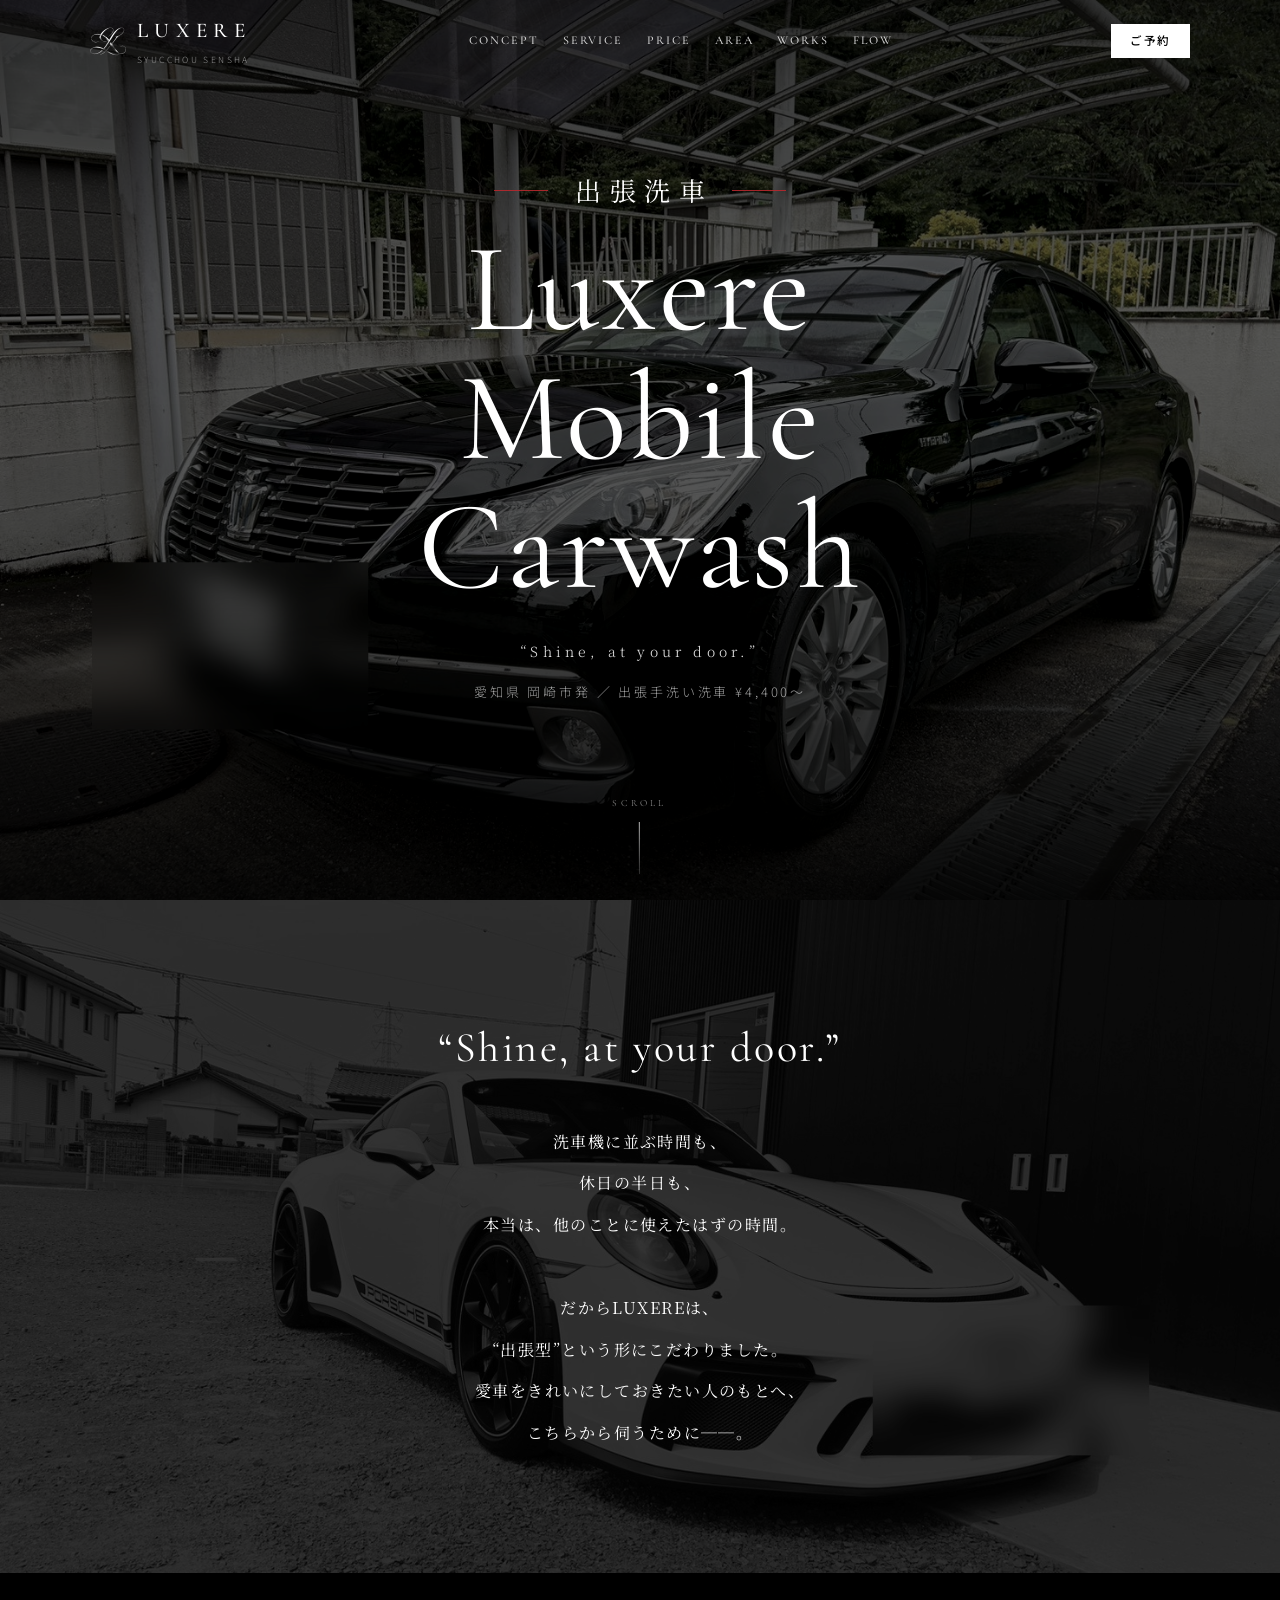
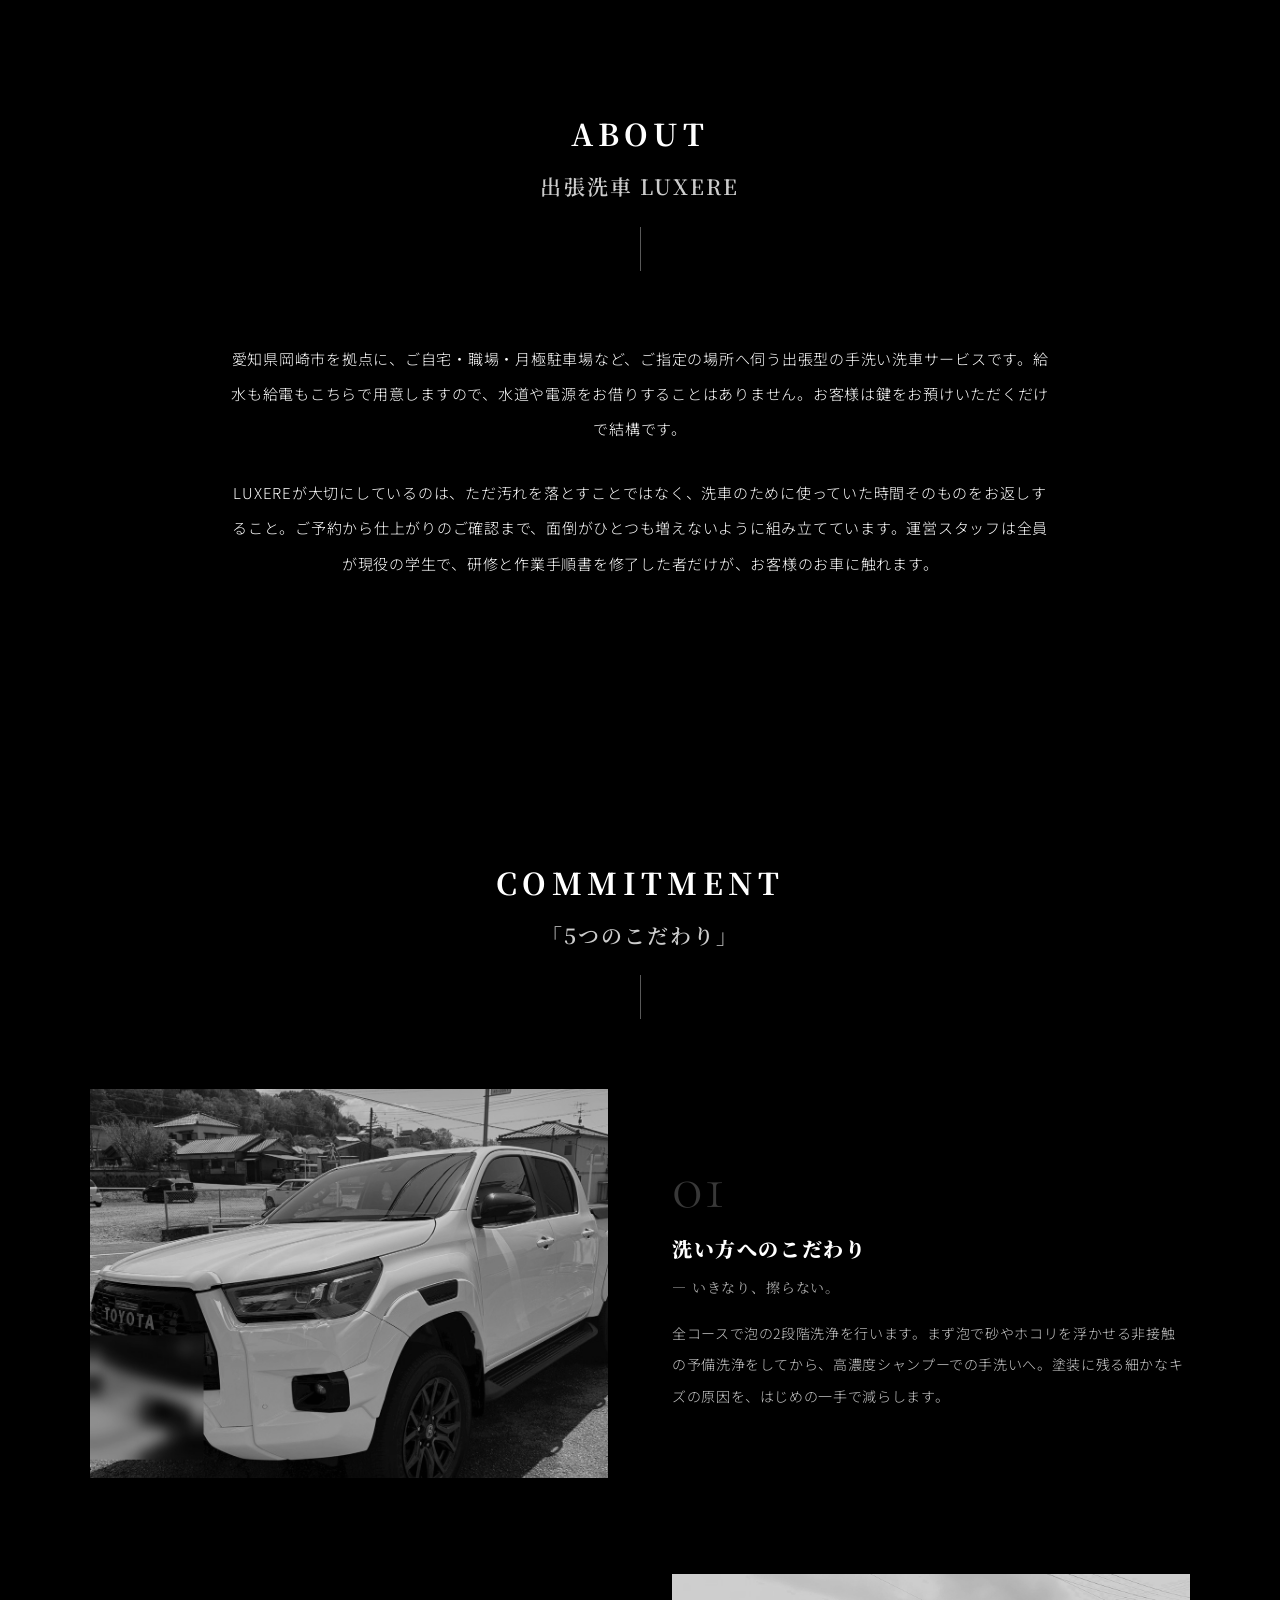
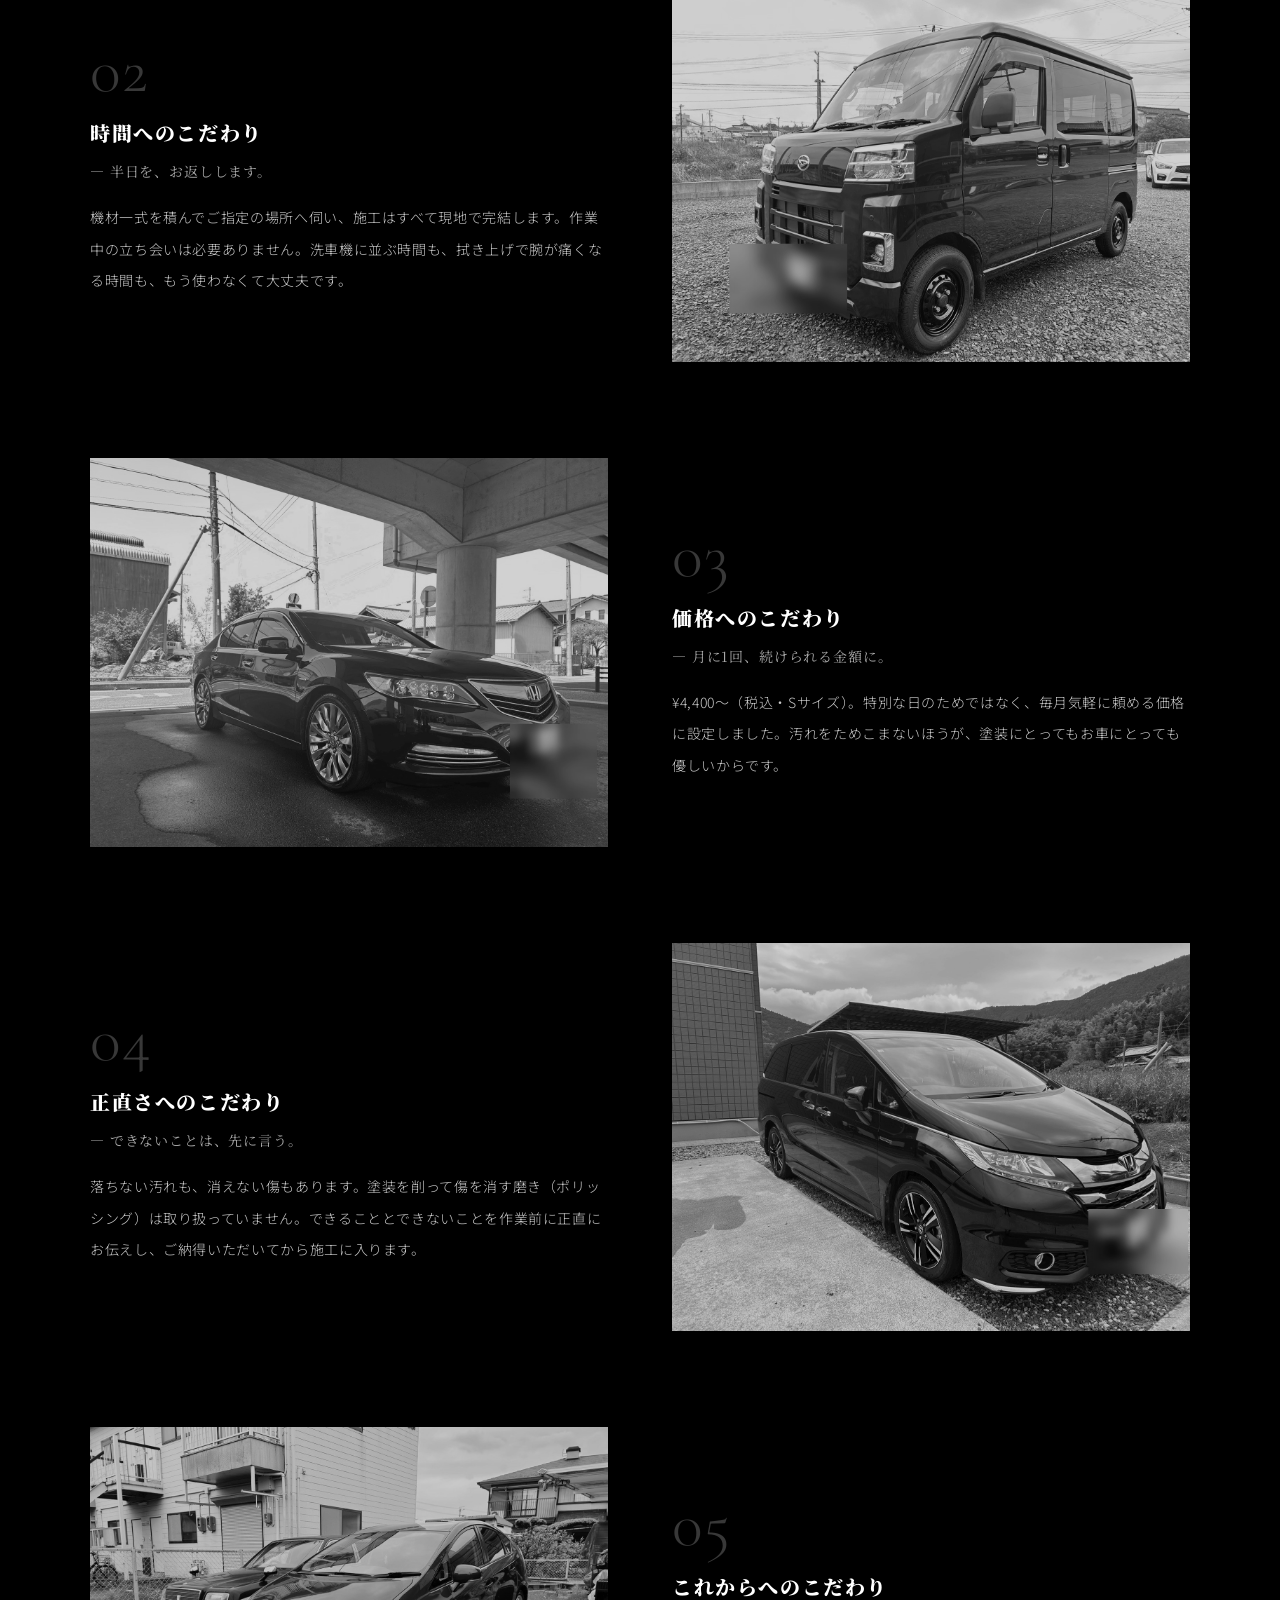
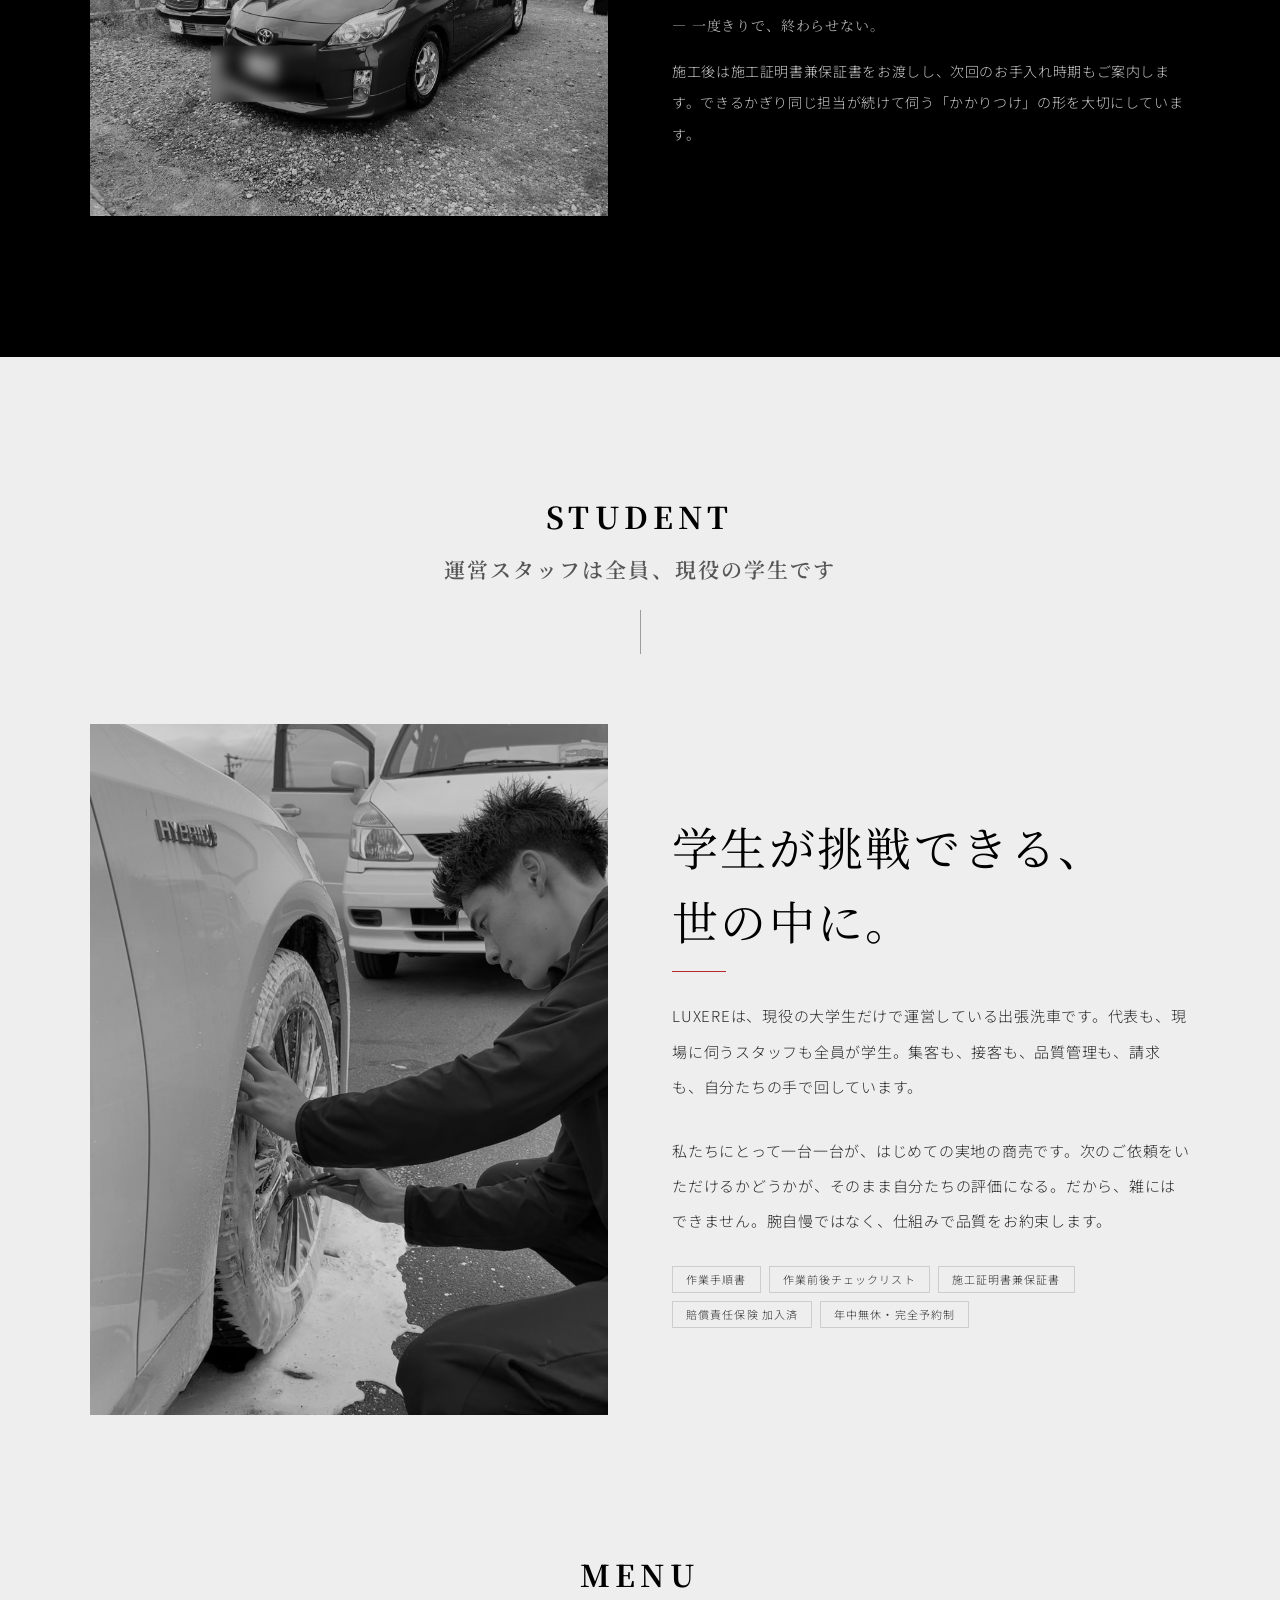
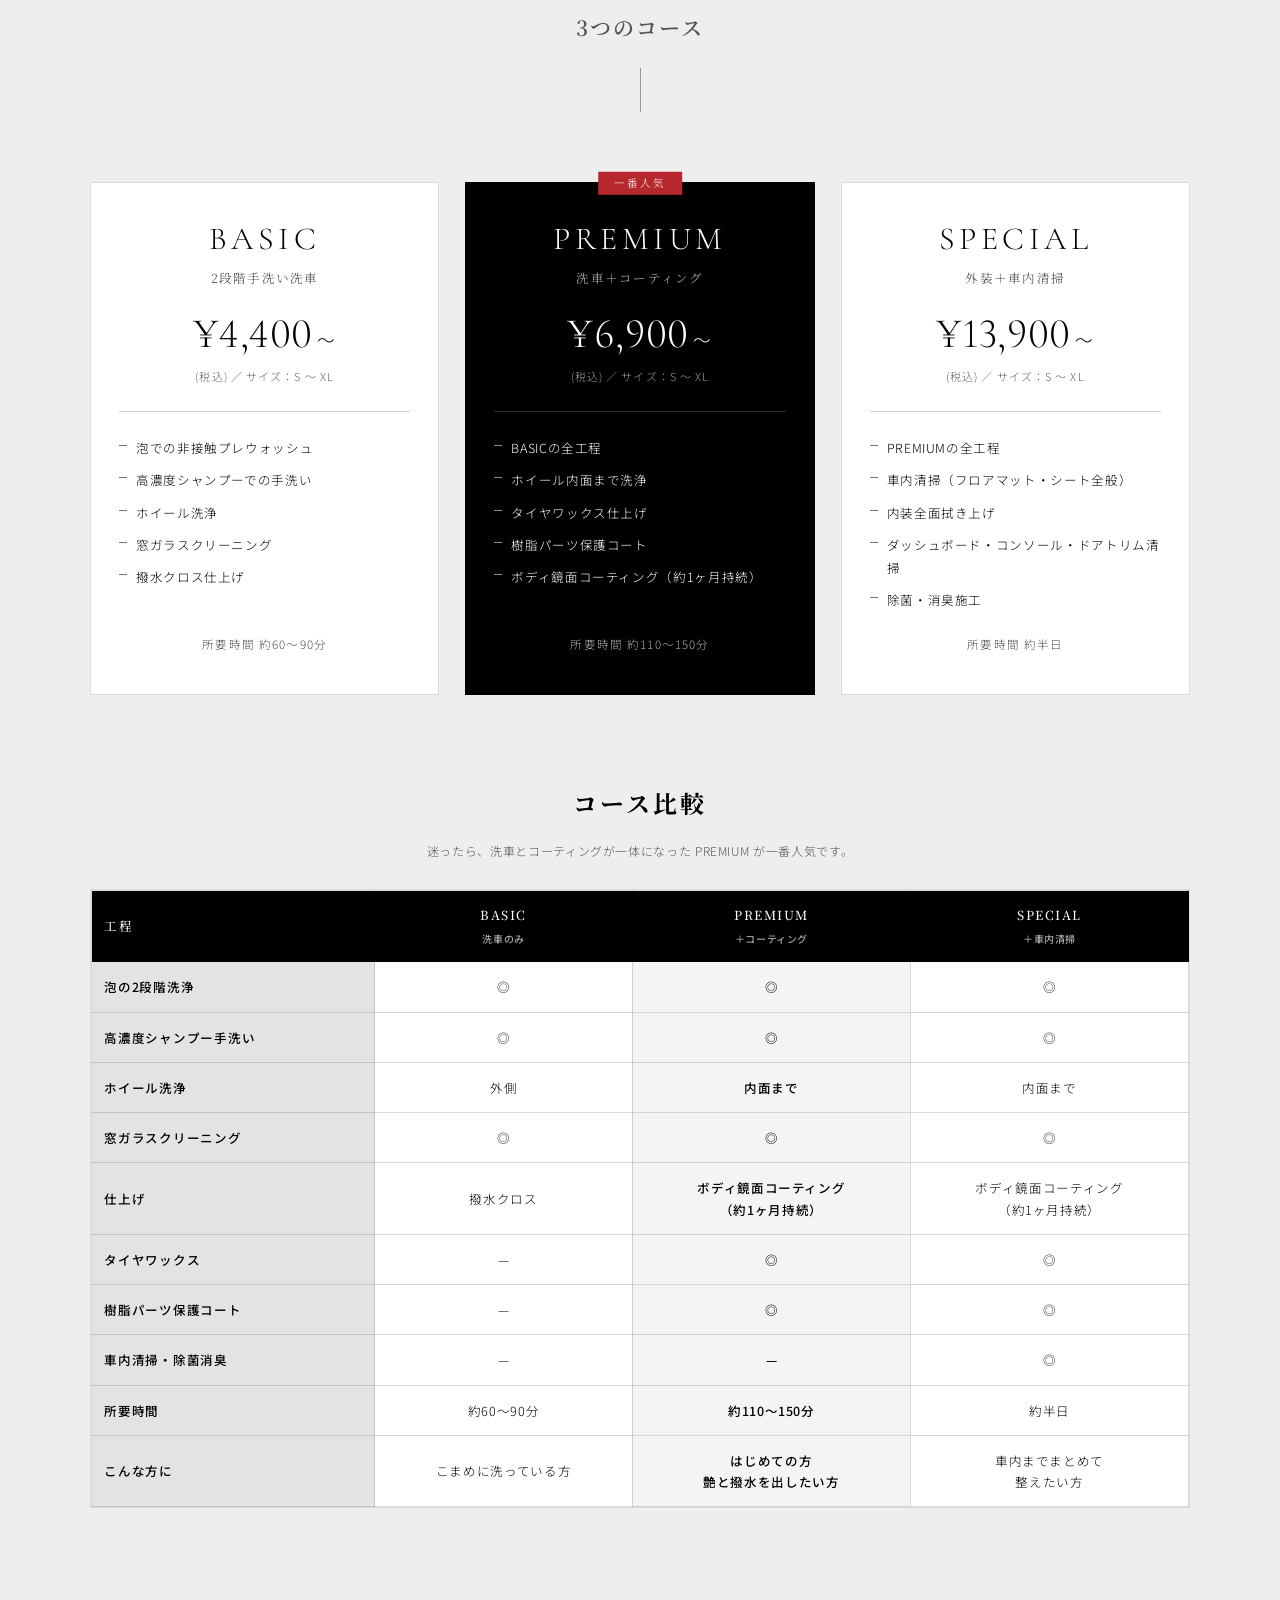
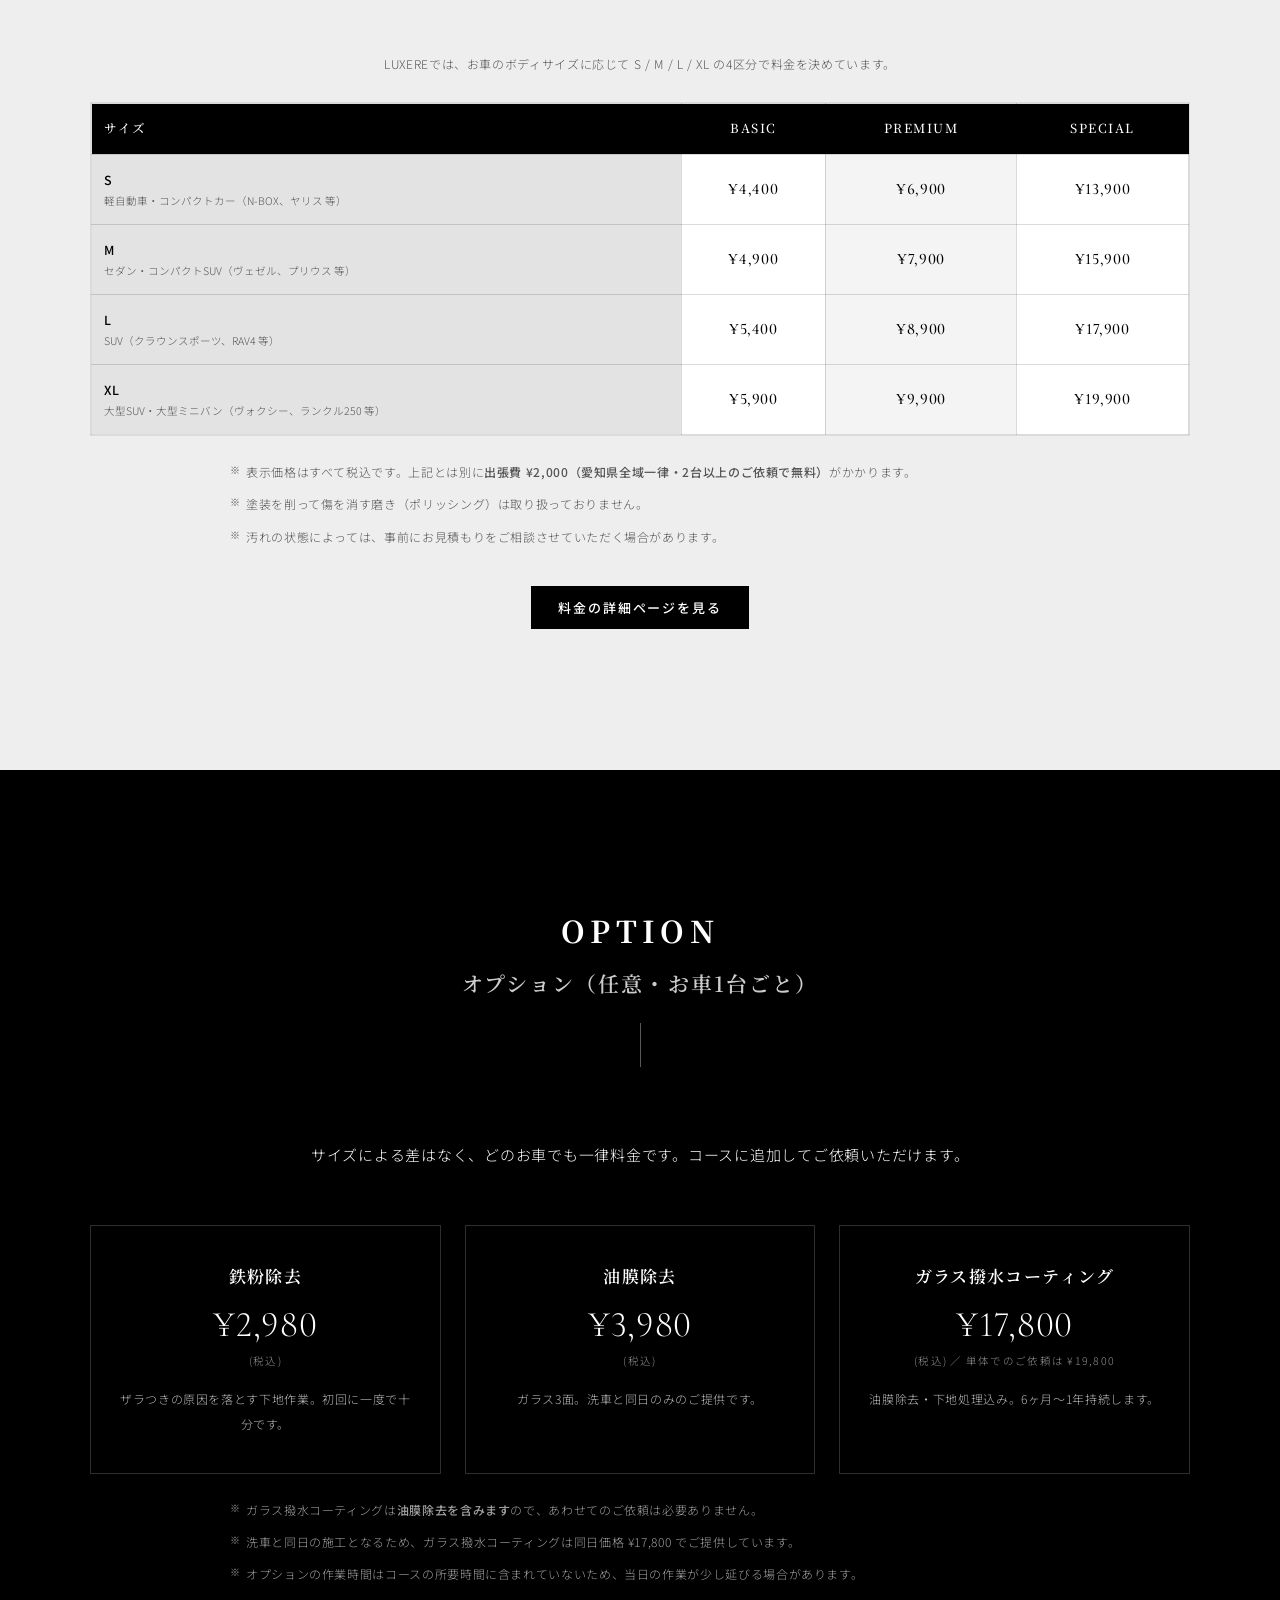
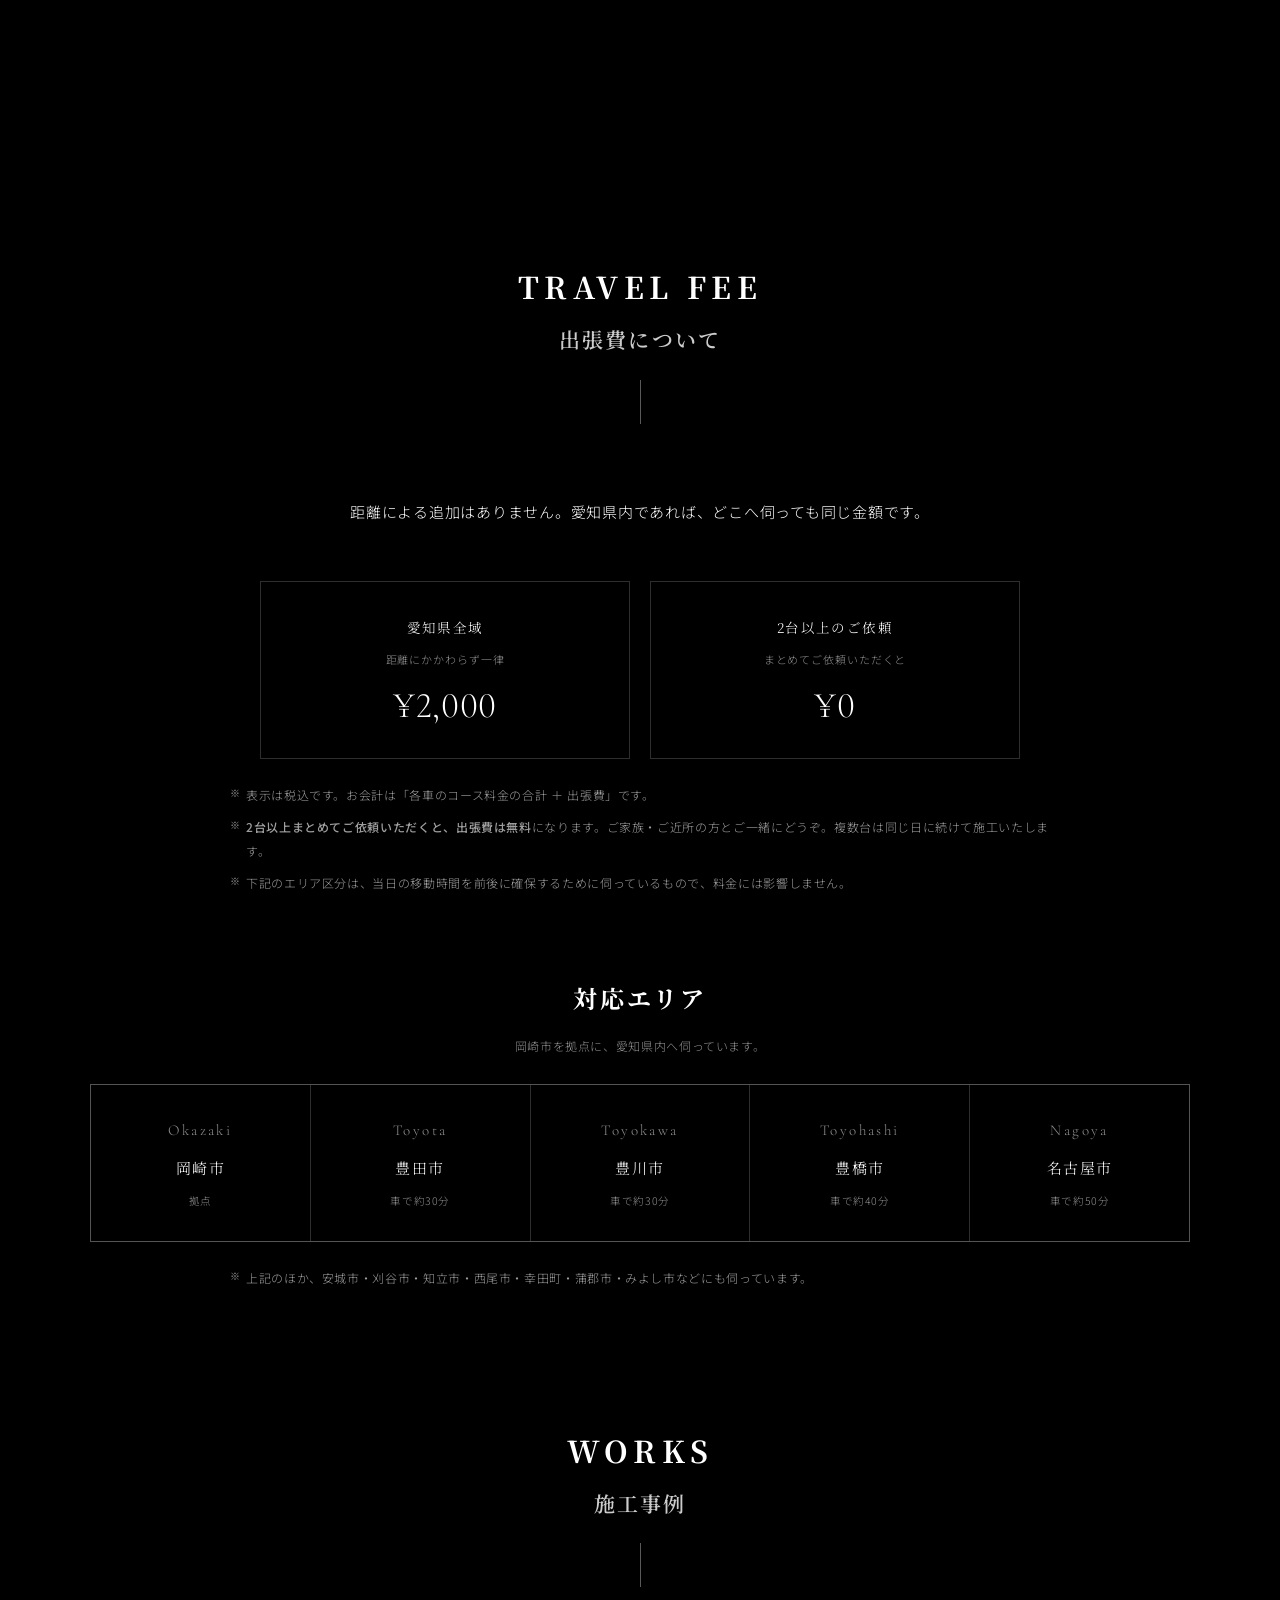
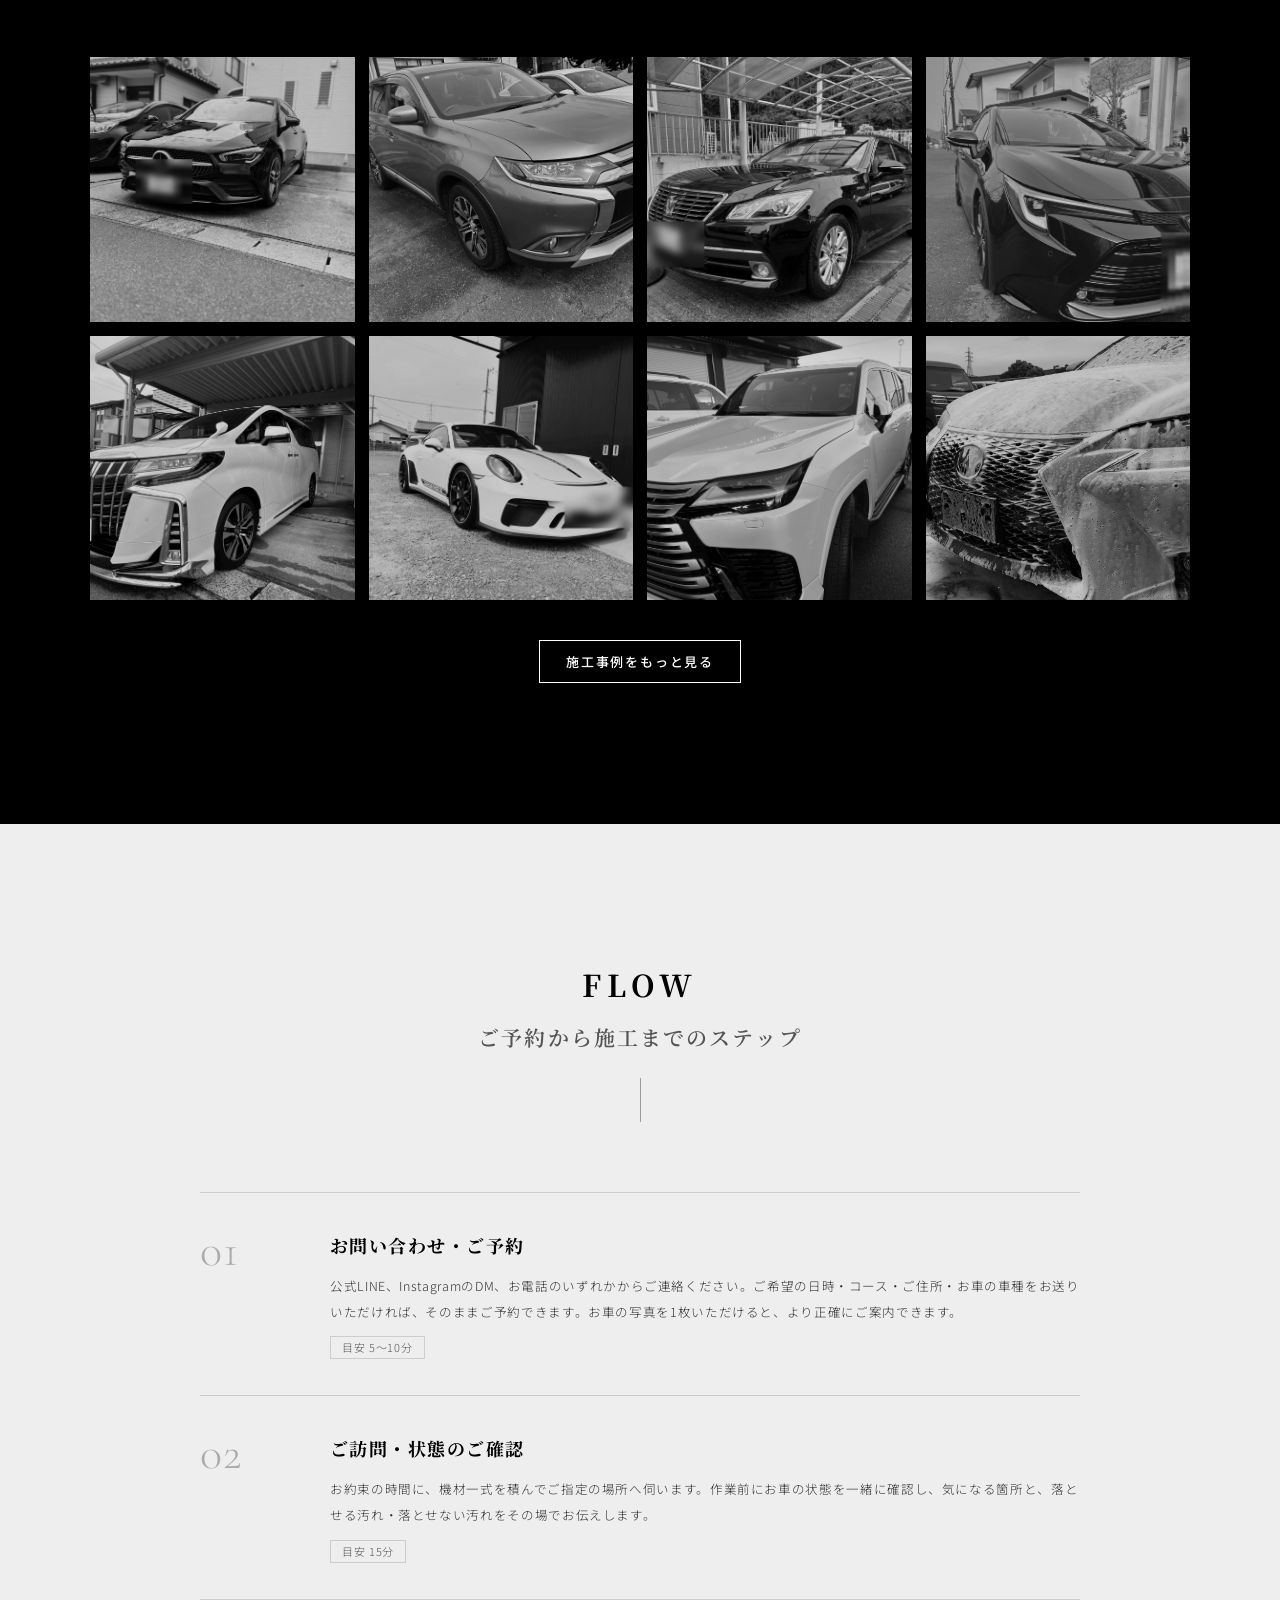
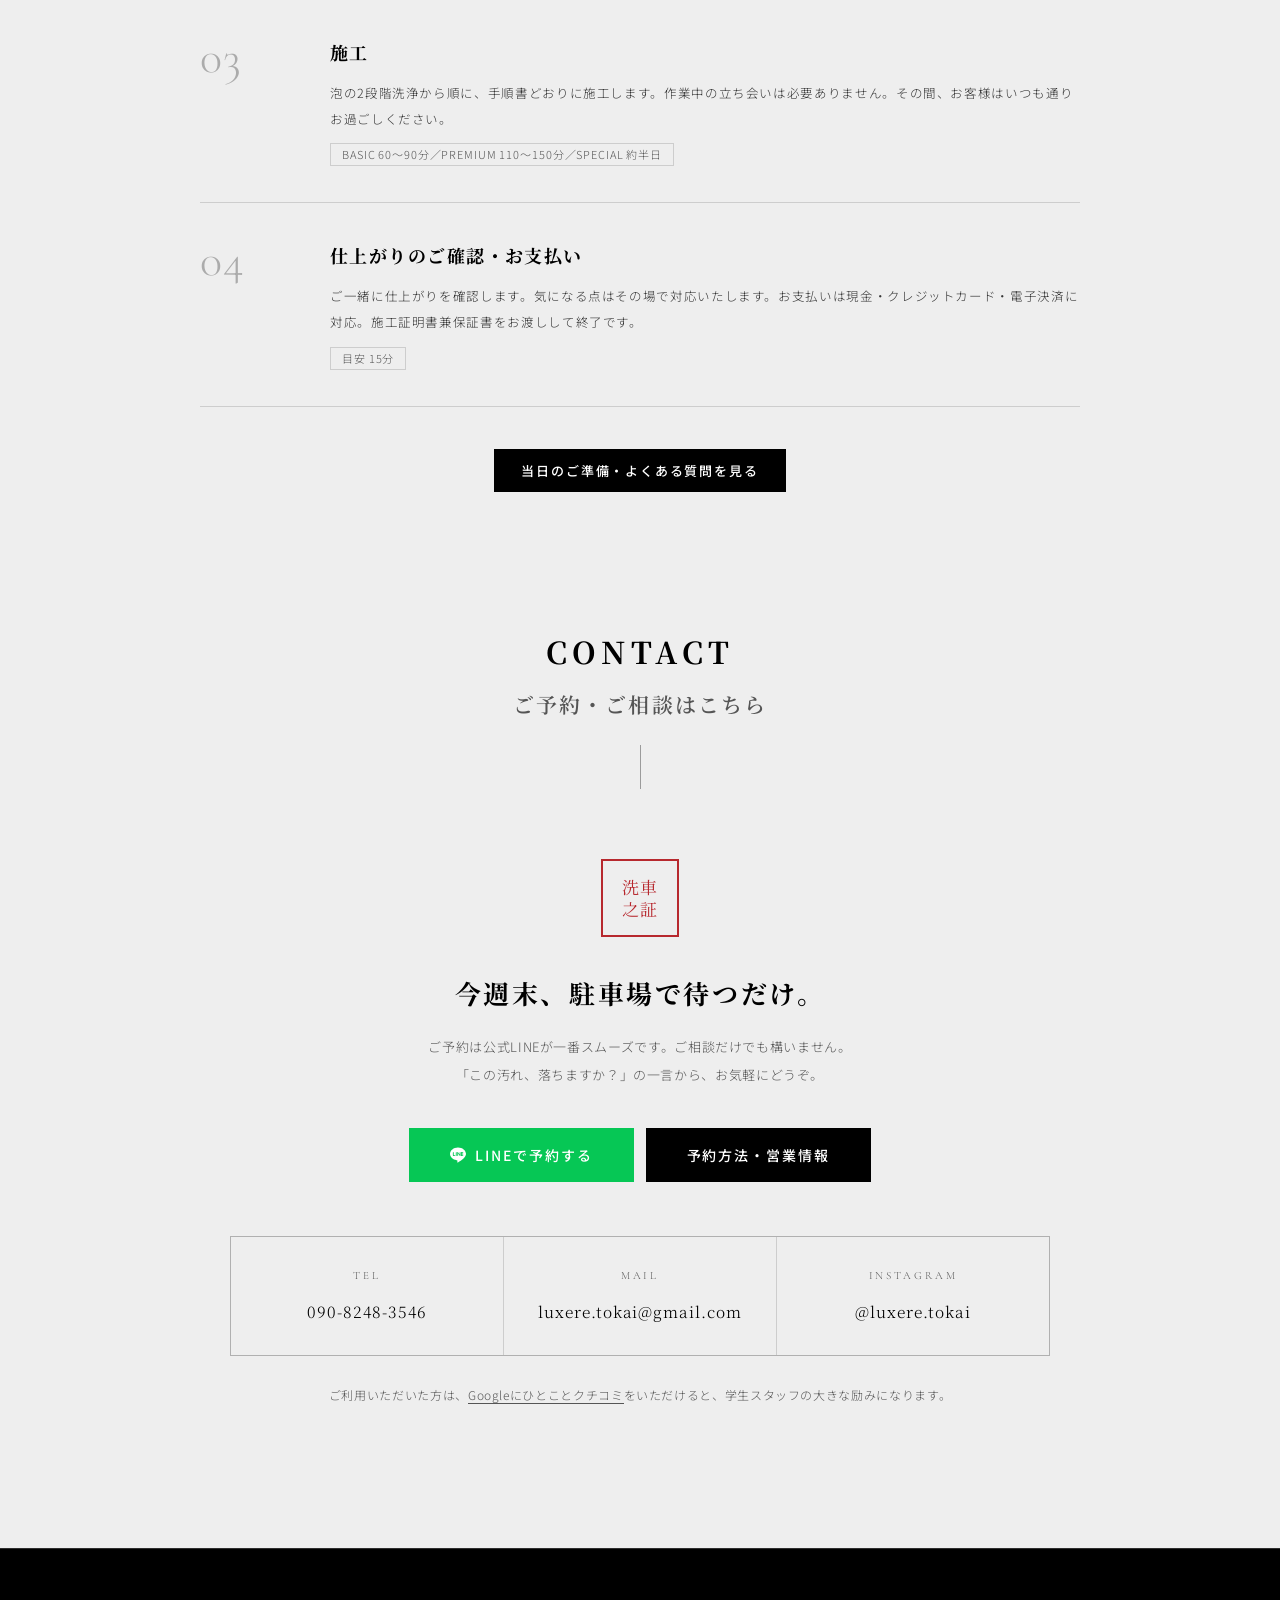
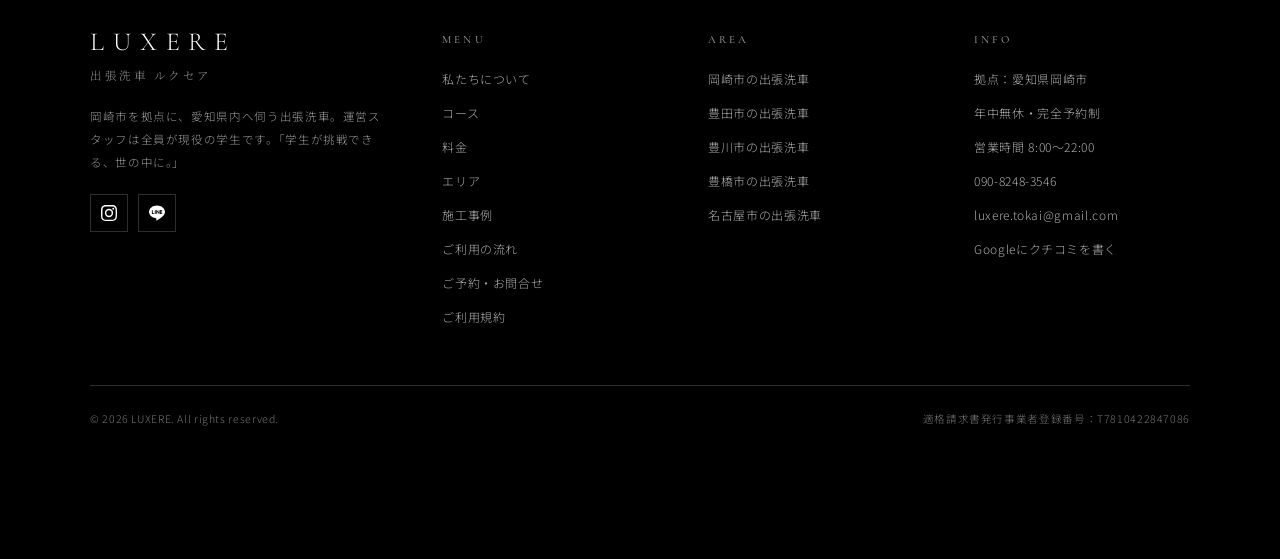
==== commit 6bcb59a3: "適格請求書発行事業者登録番号を修正 T7810422827086 → T7810422847086 登録通知書（令和8年7月30日・千種税務署長 名局イ第16248号）の実物と照合。 10桁目が 2 " ====
--- a/index.html
+++ b/index.html
@@ -645,7 +645,7 @@
     </div>
     <div class="ft-bot">
       <span>&copy; 2026 LUXERE. All rights reserved.</span>
-      <span>適格請求書発行事業者登録番号：T7810422827086</span>
+      <span>適格請求書発行事業者登録番号：T7810422847086</span>
     </div>
   </div>
 </footer>
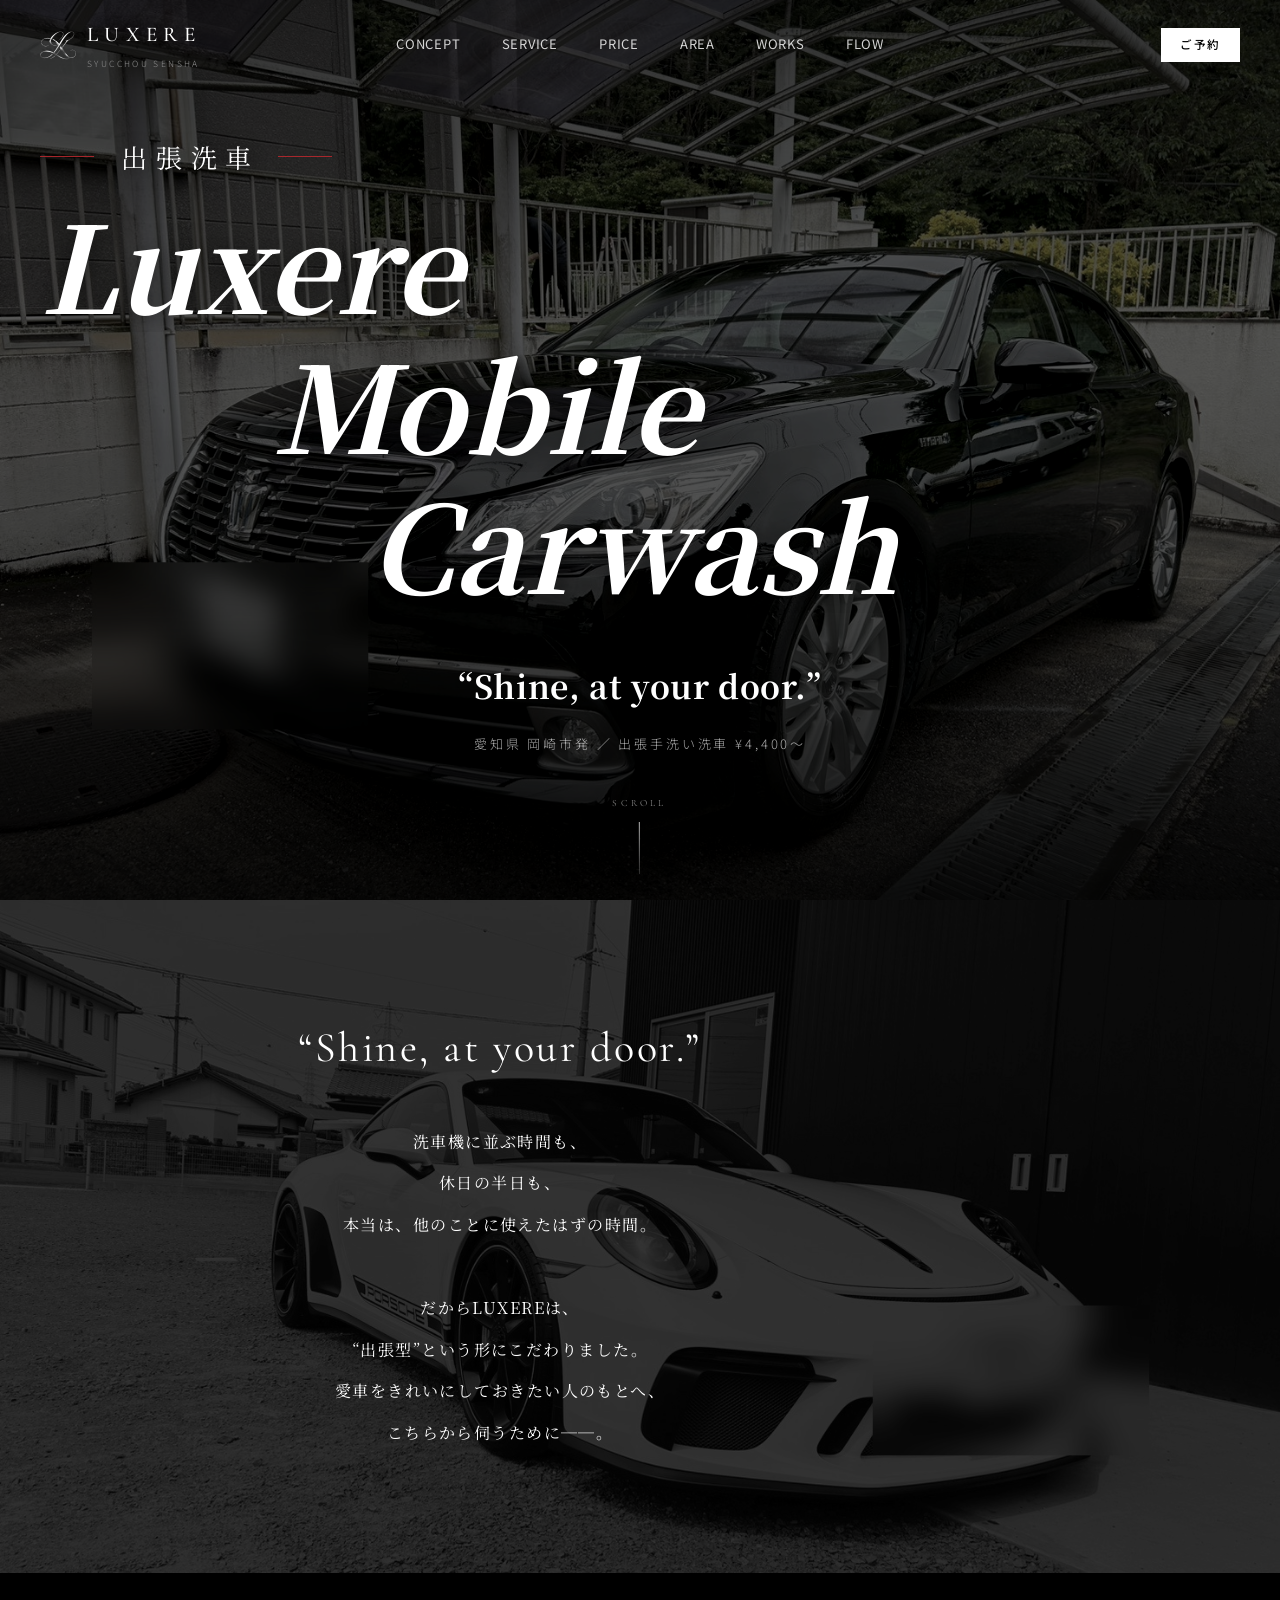
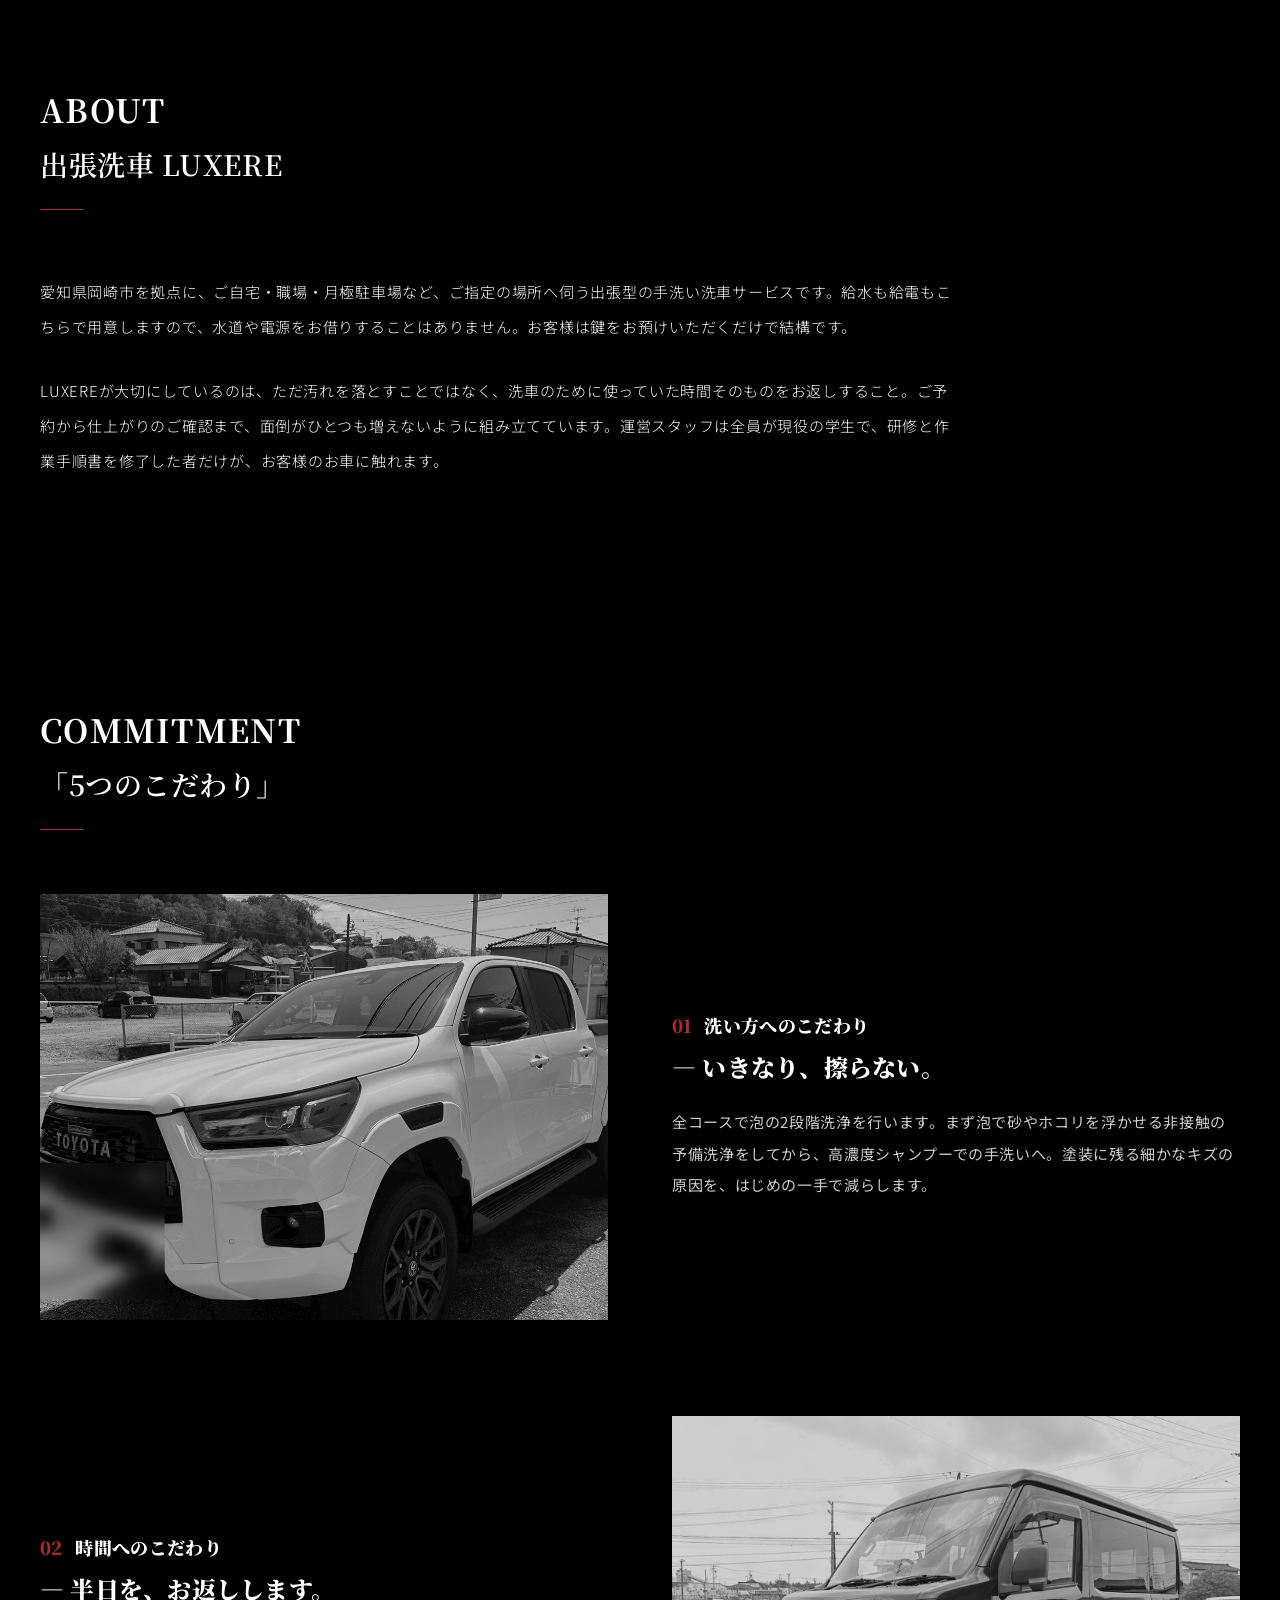
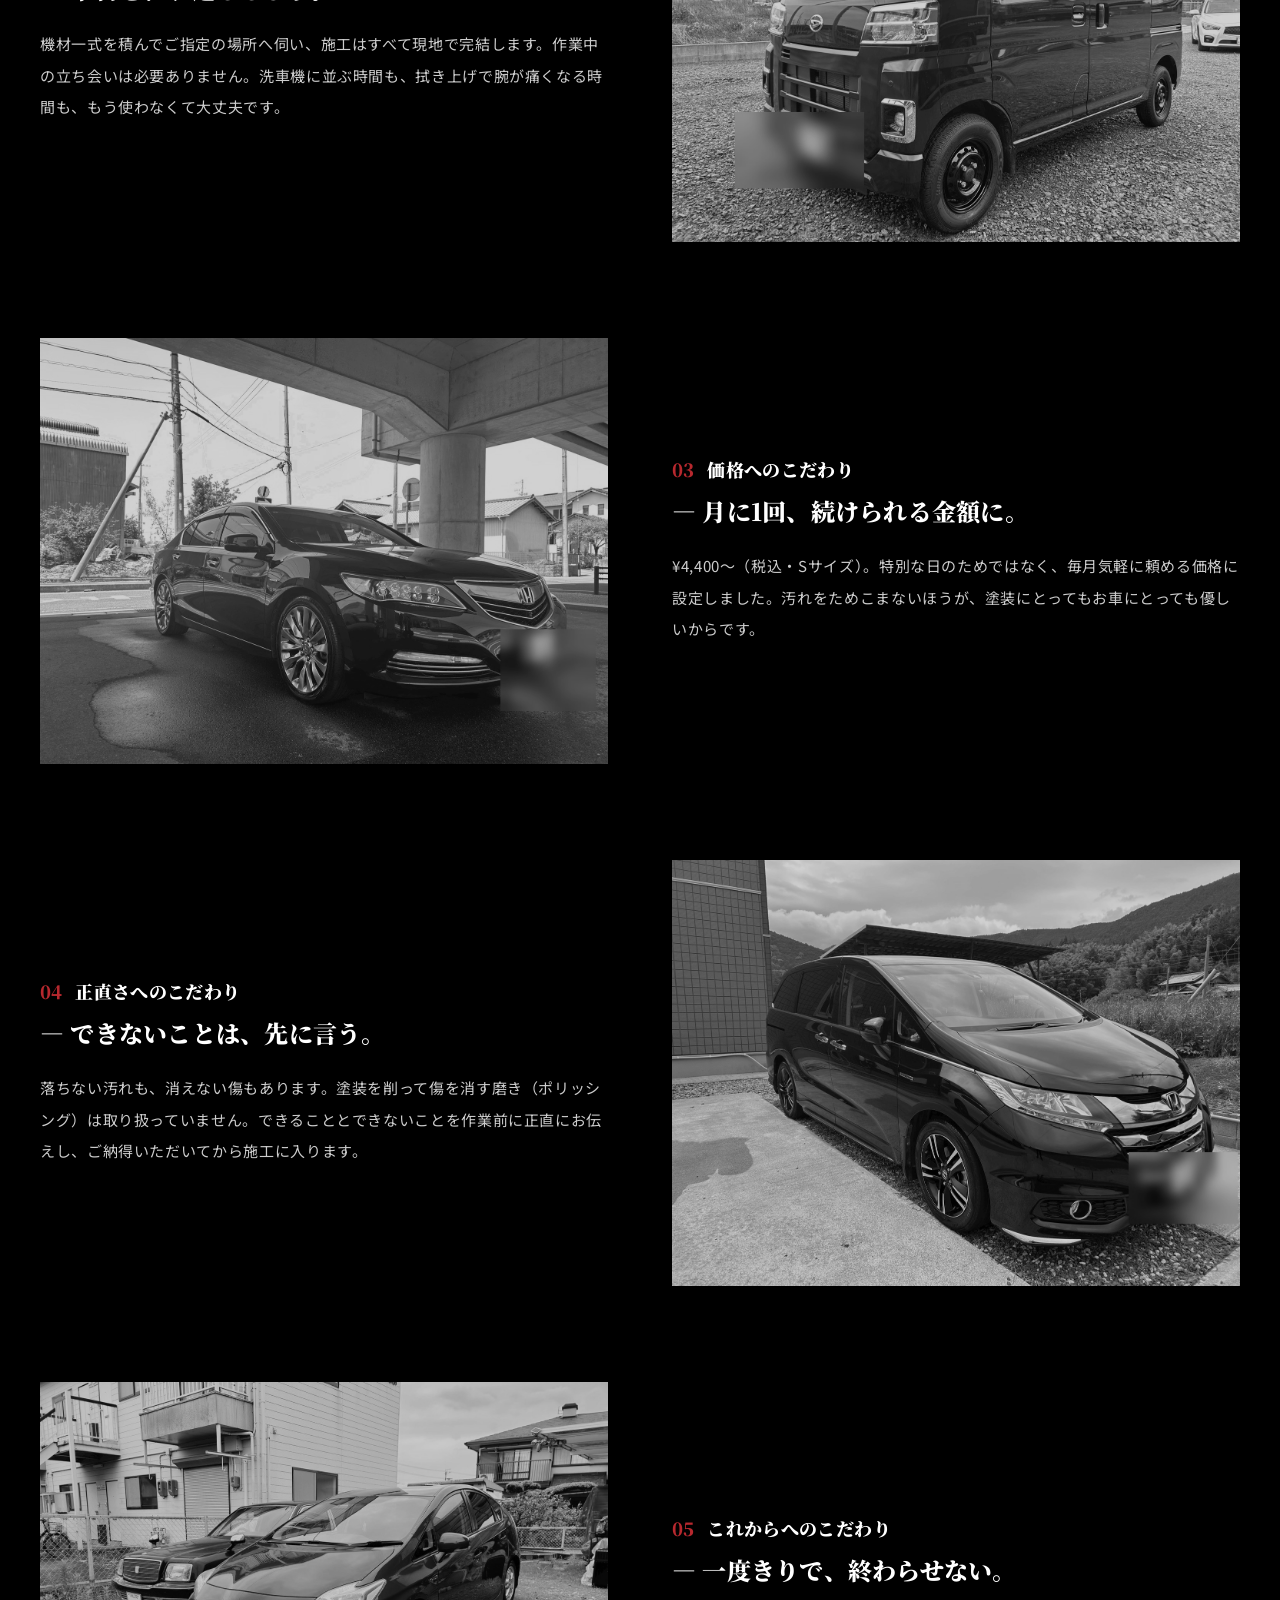
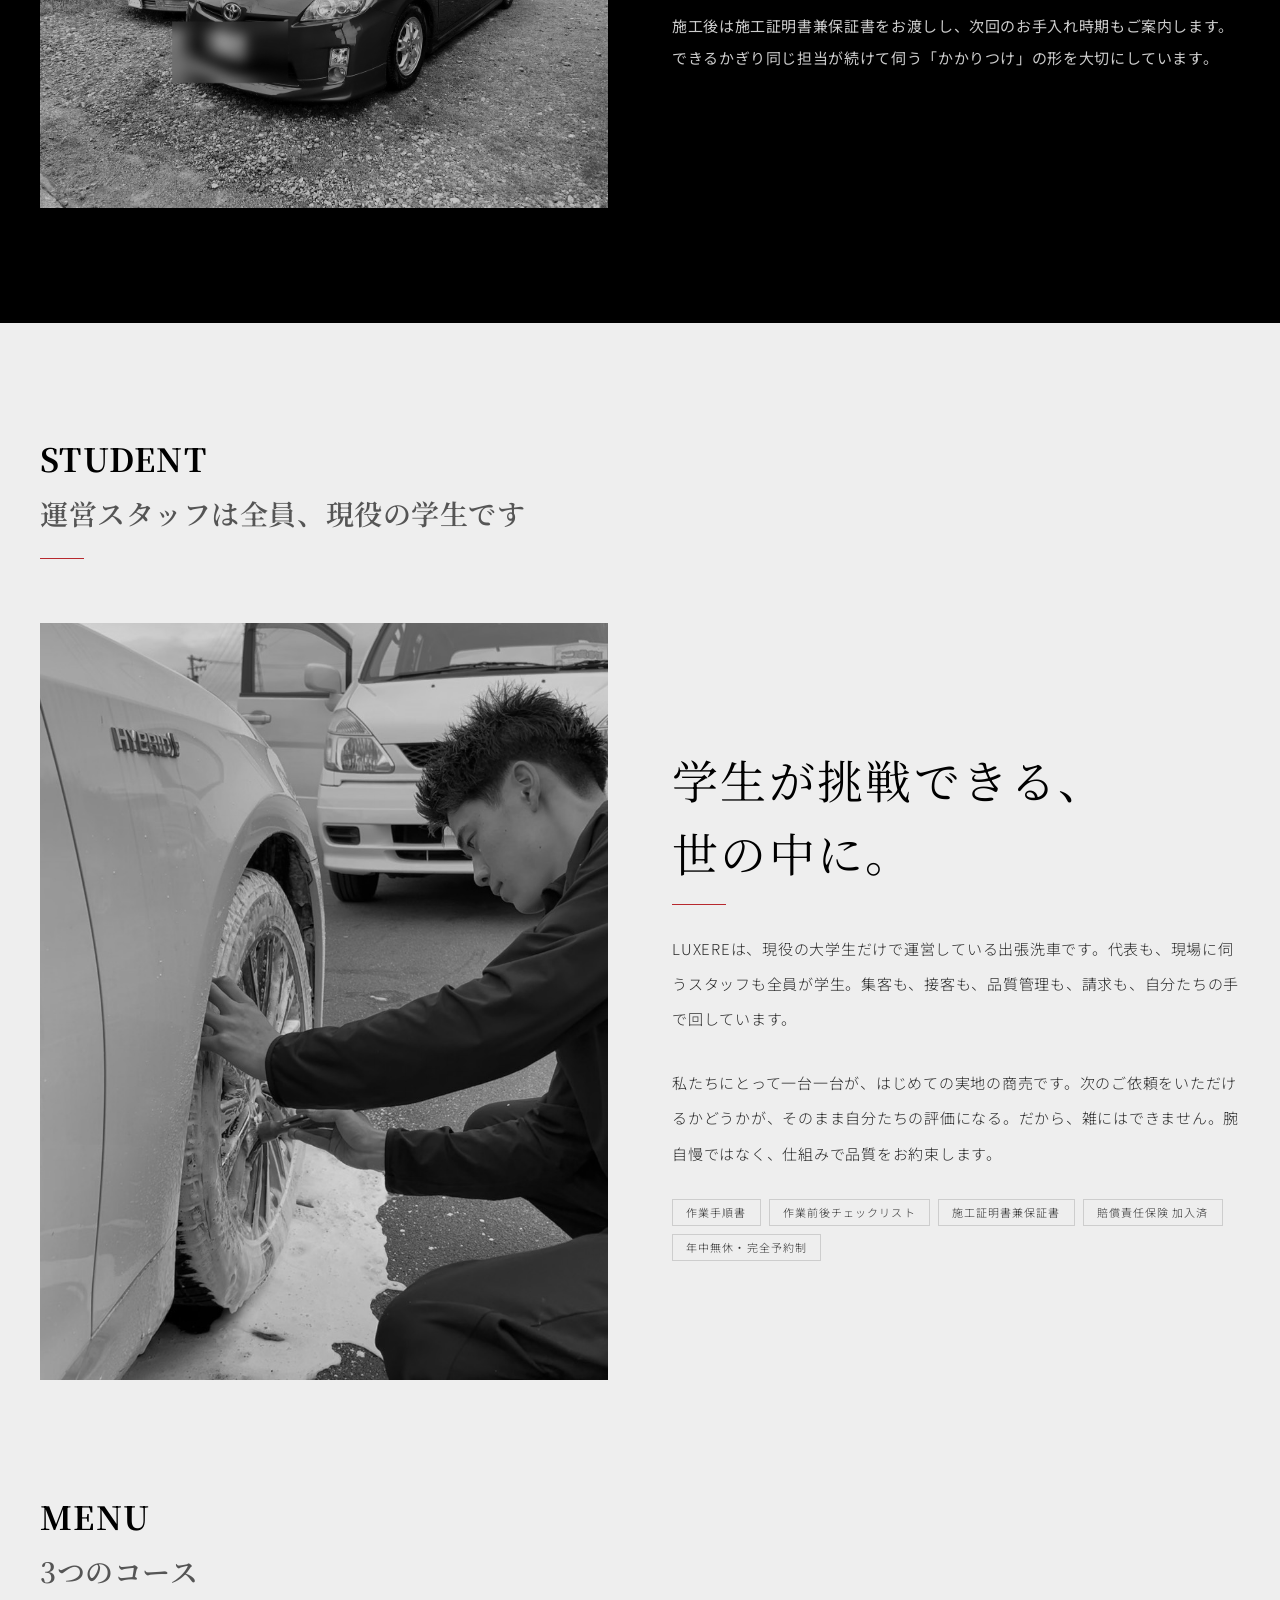
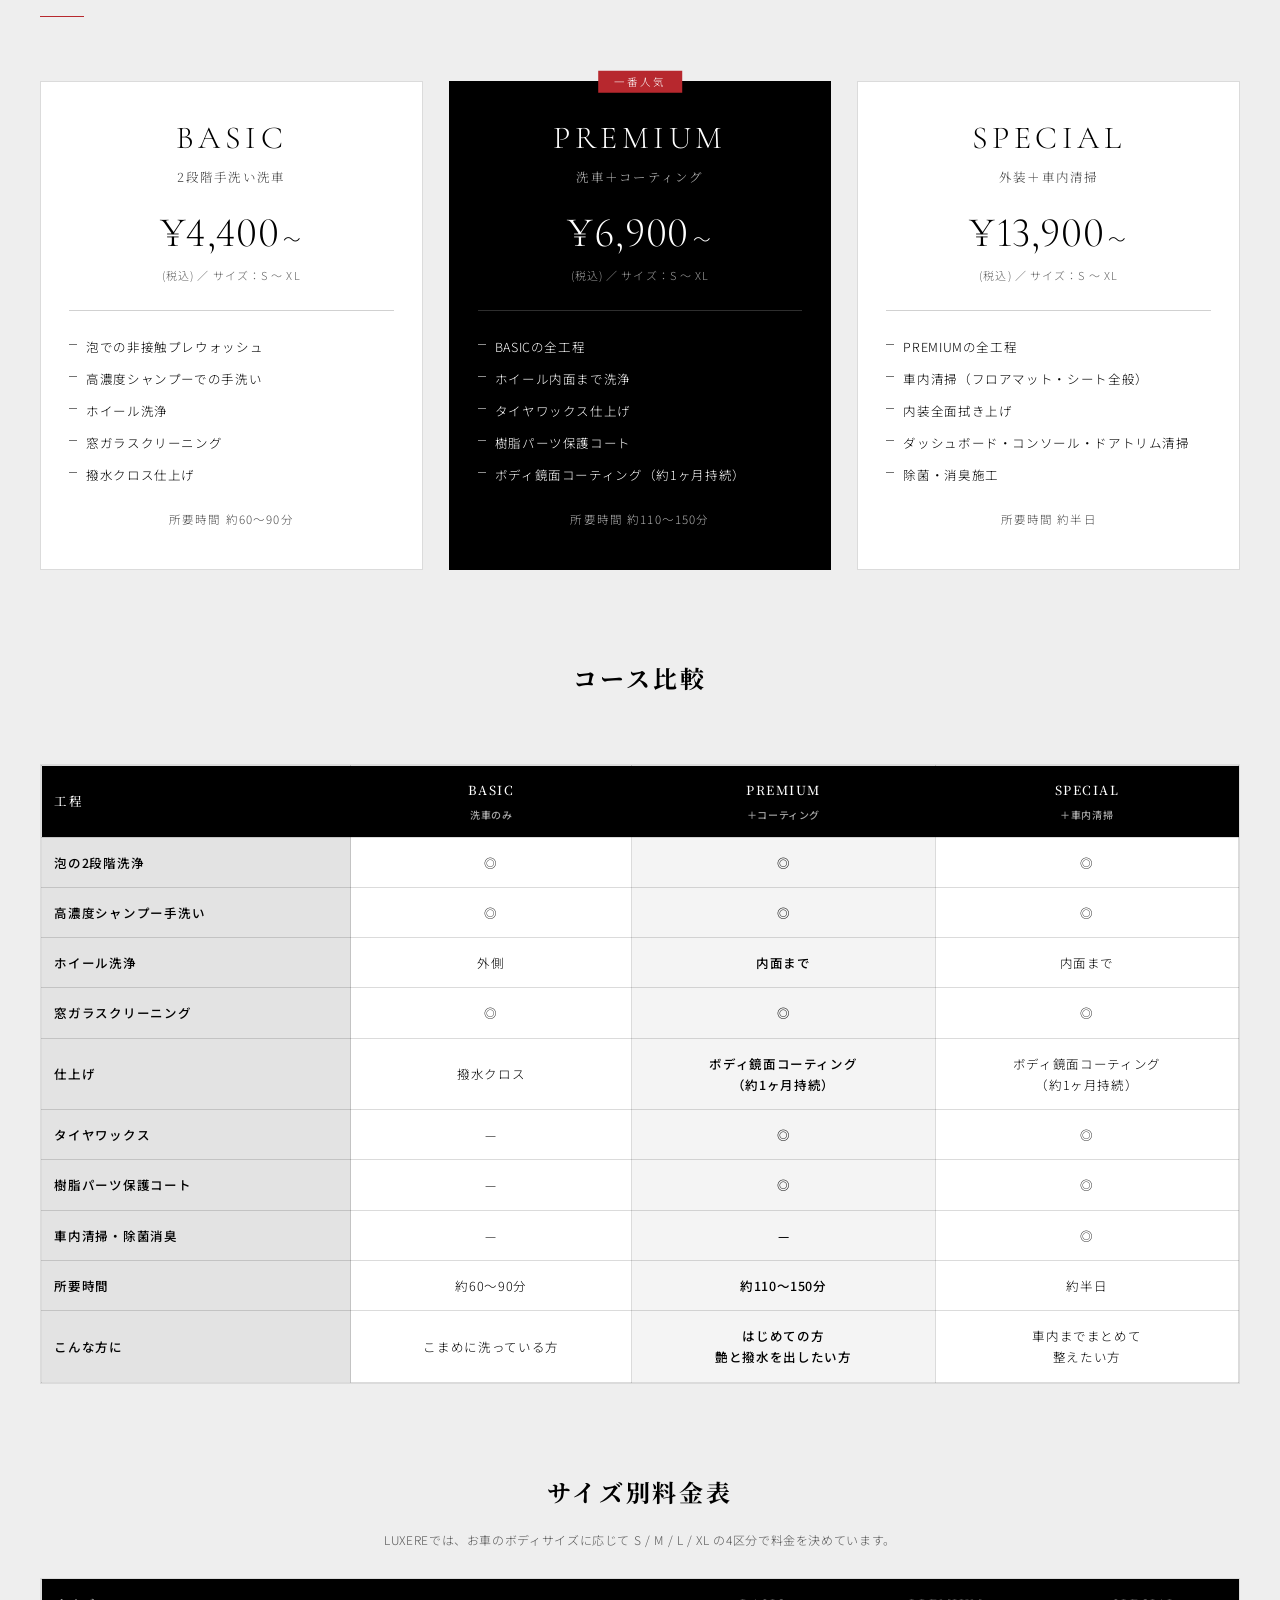
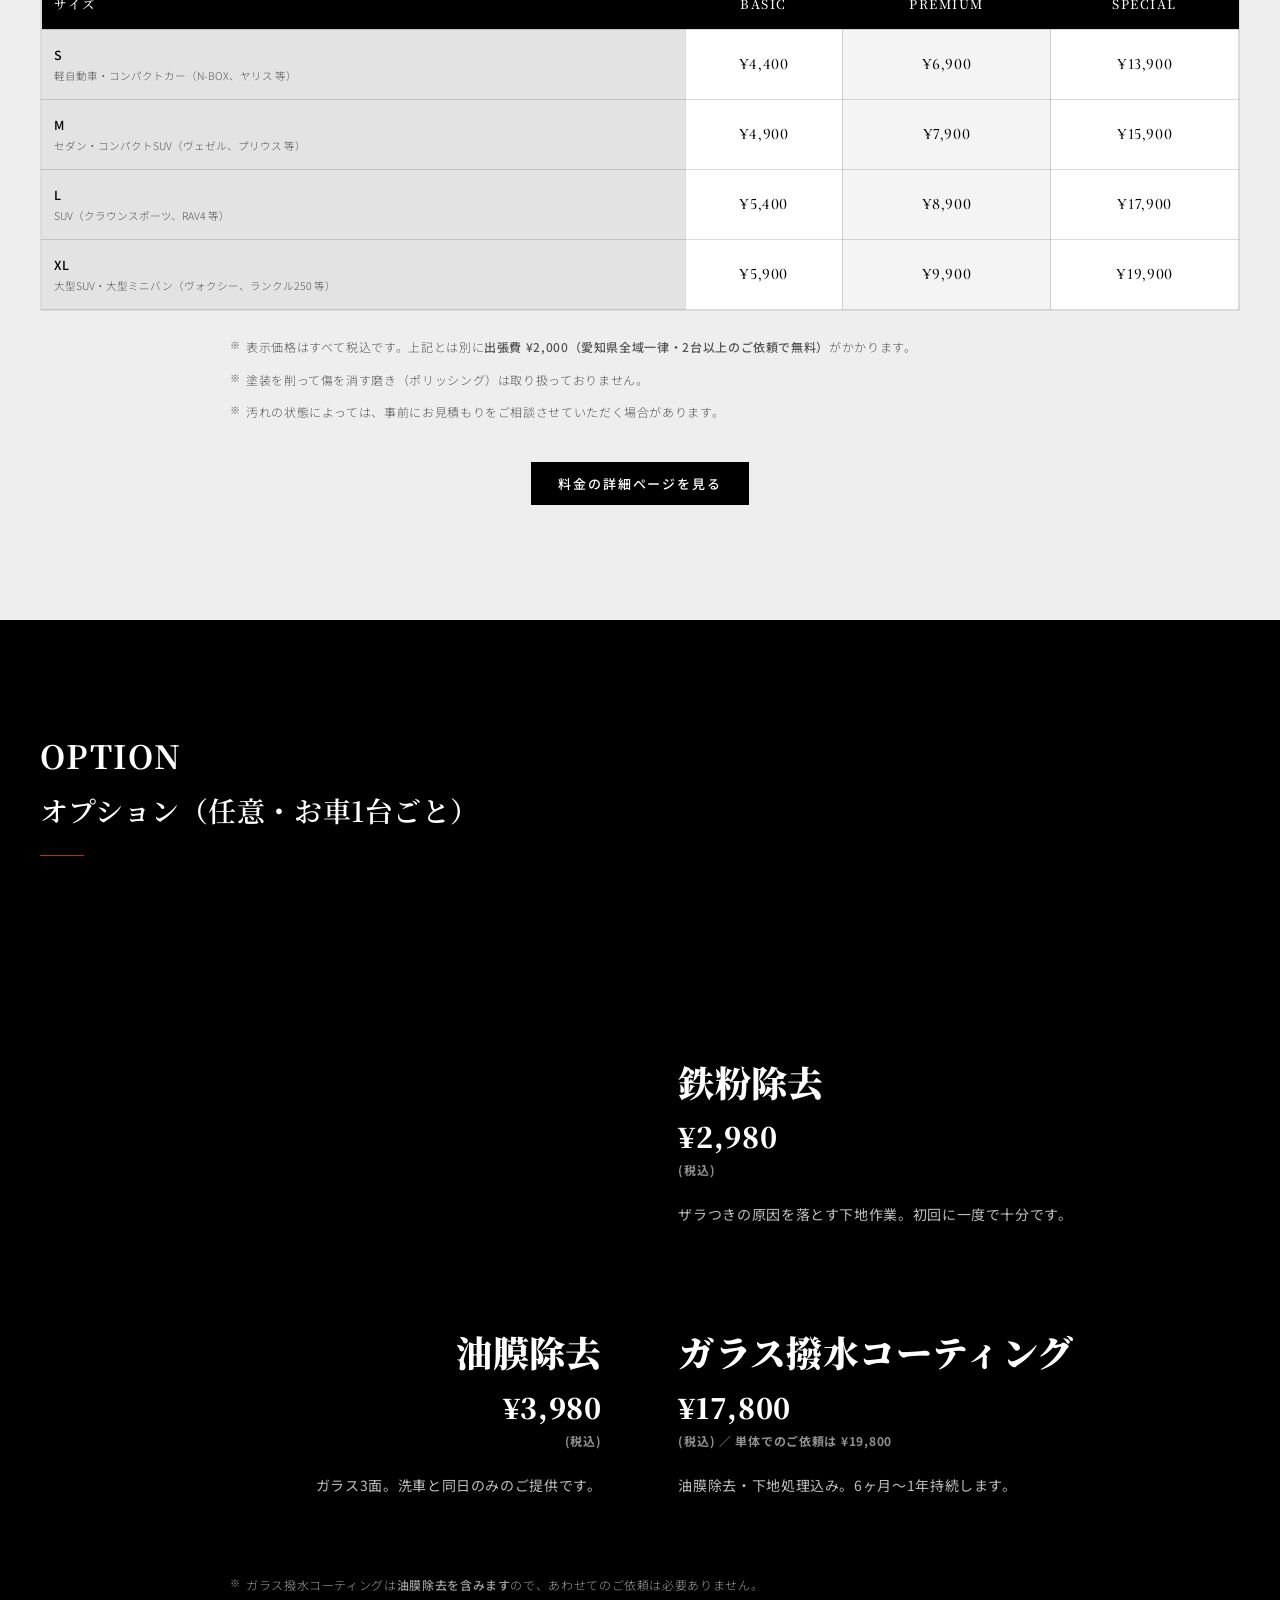
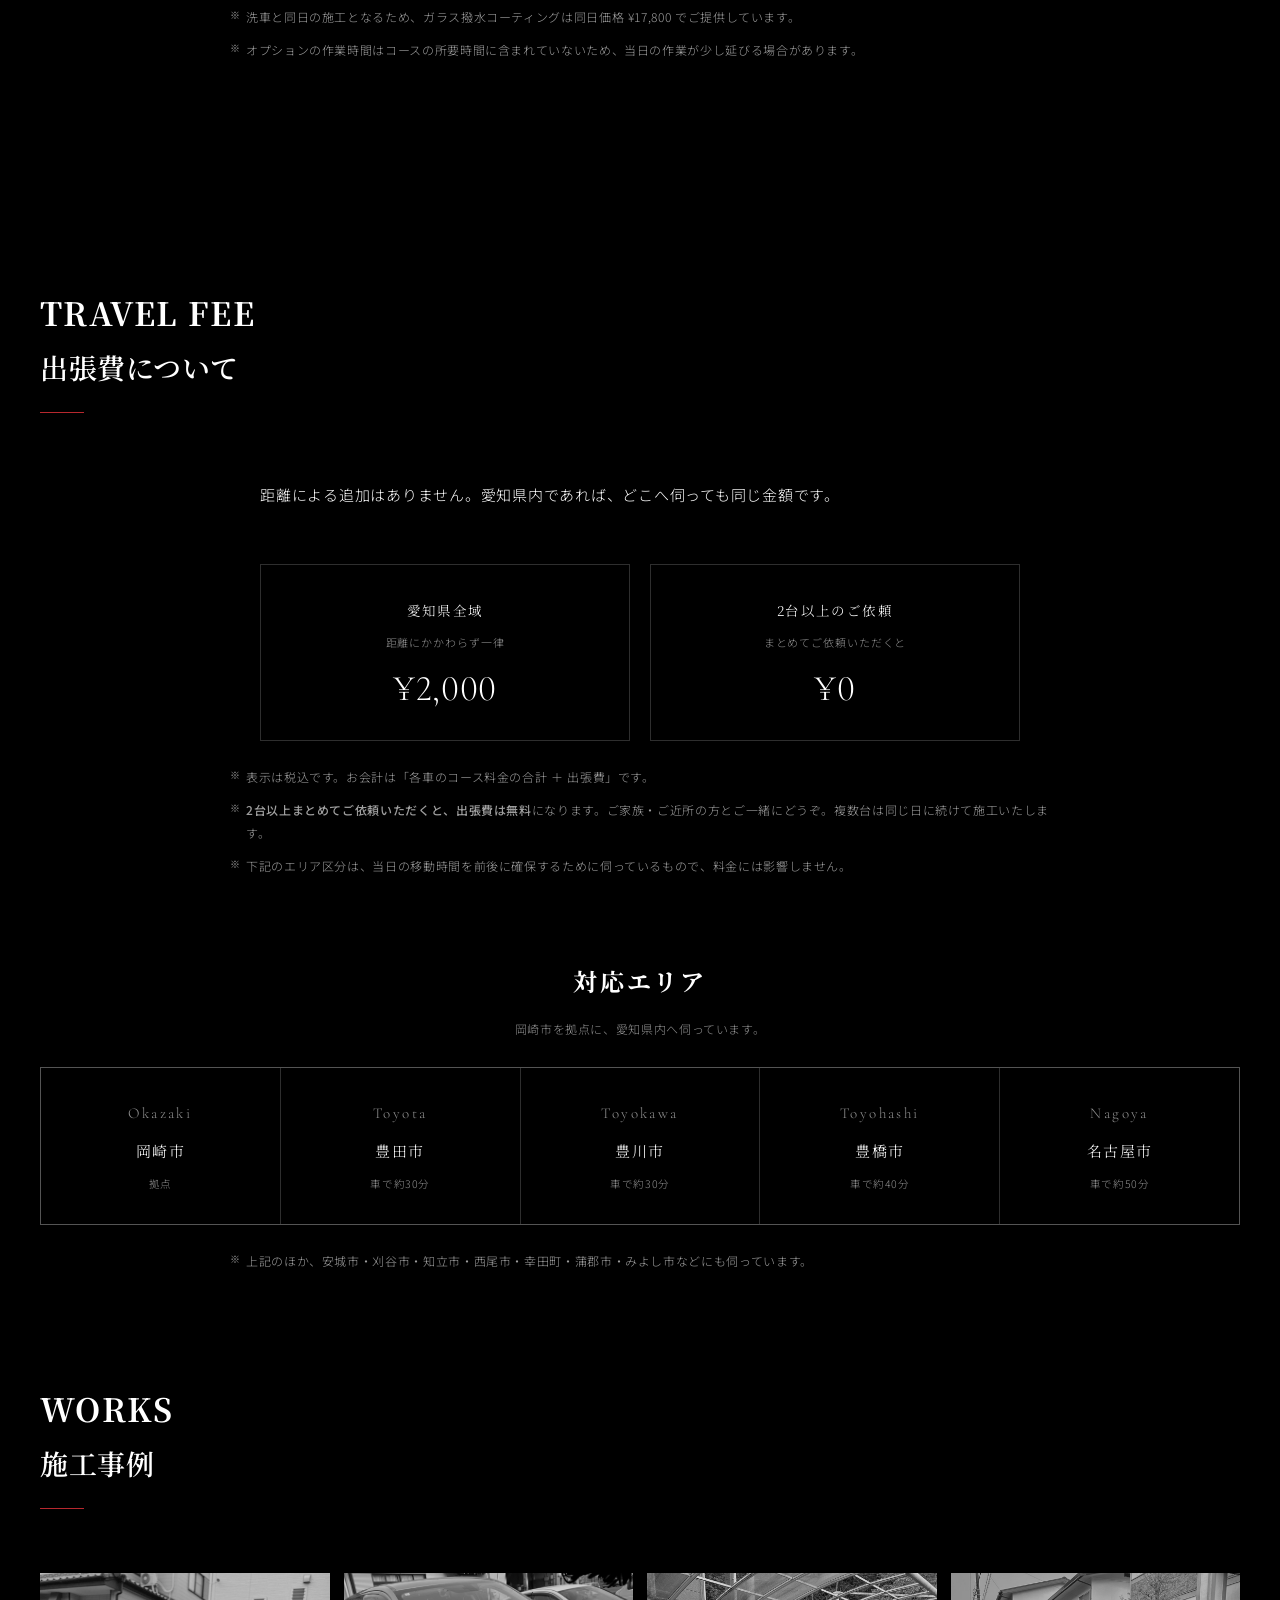
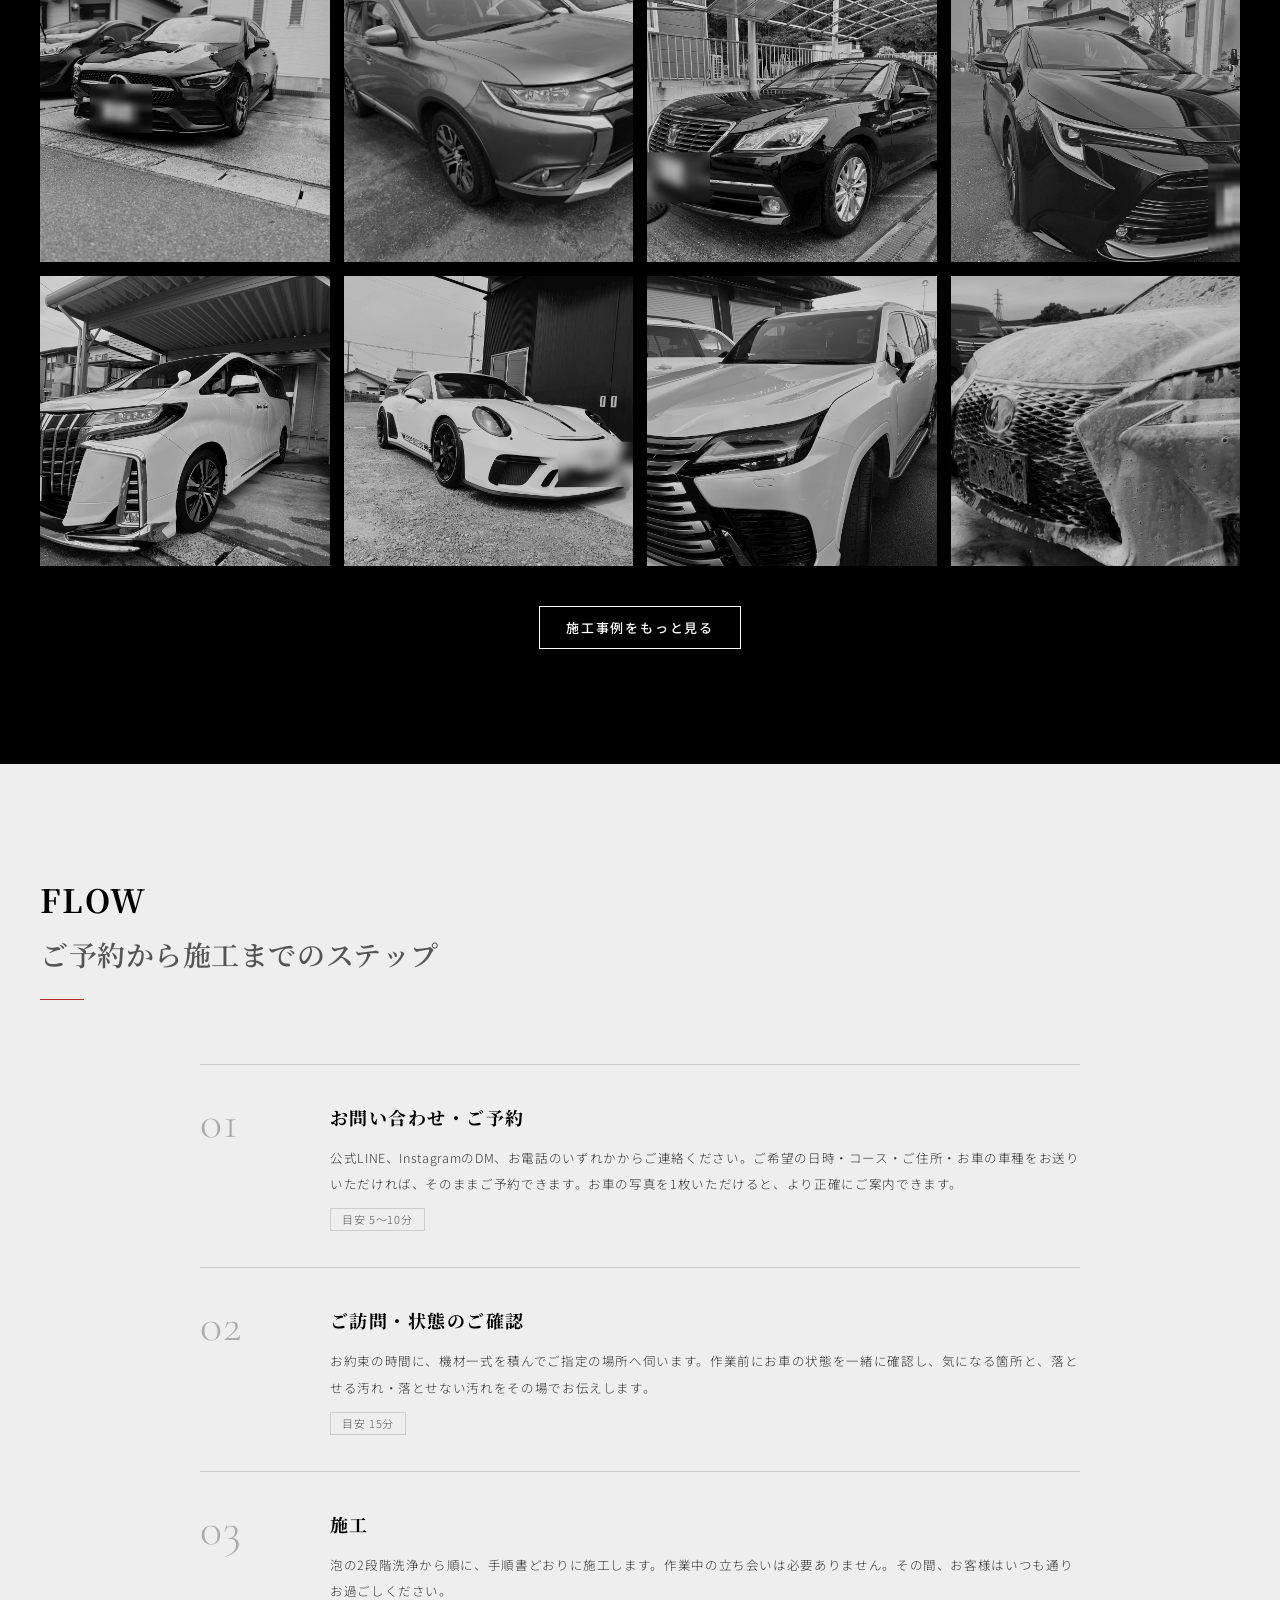
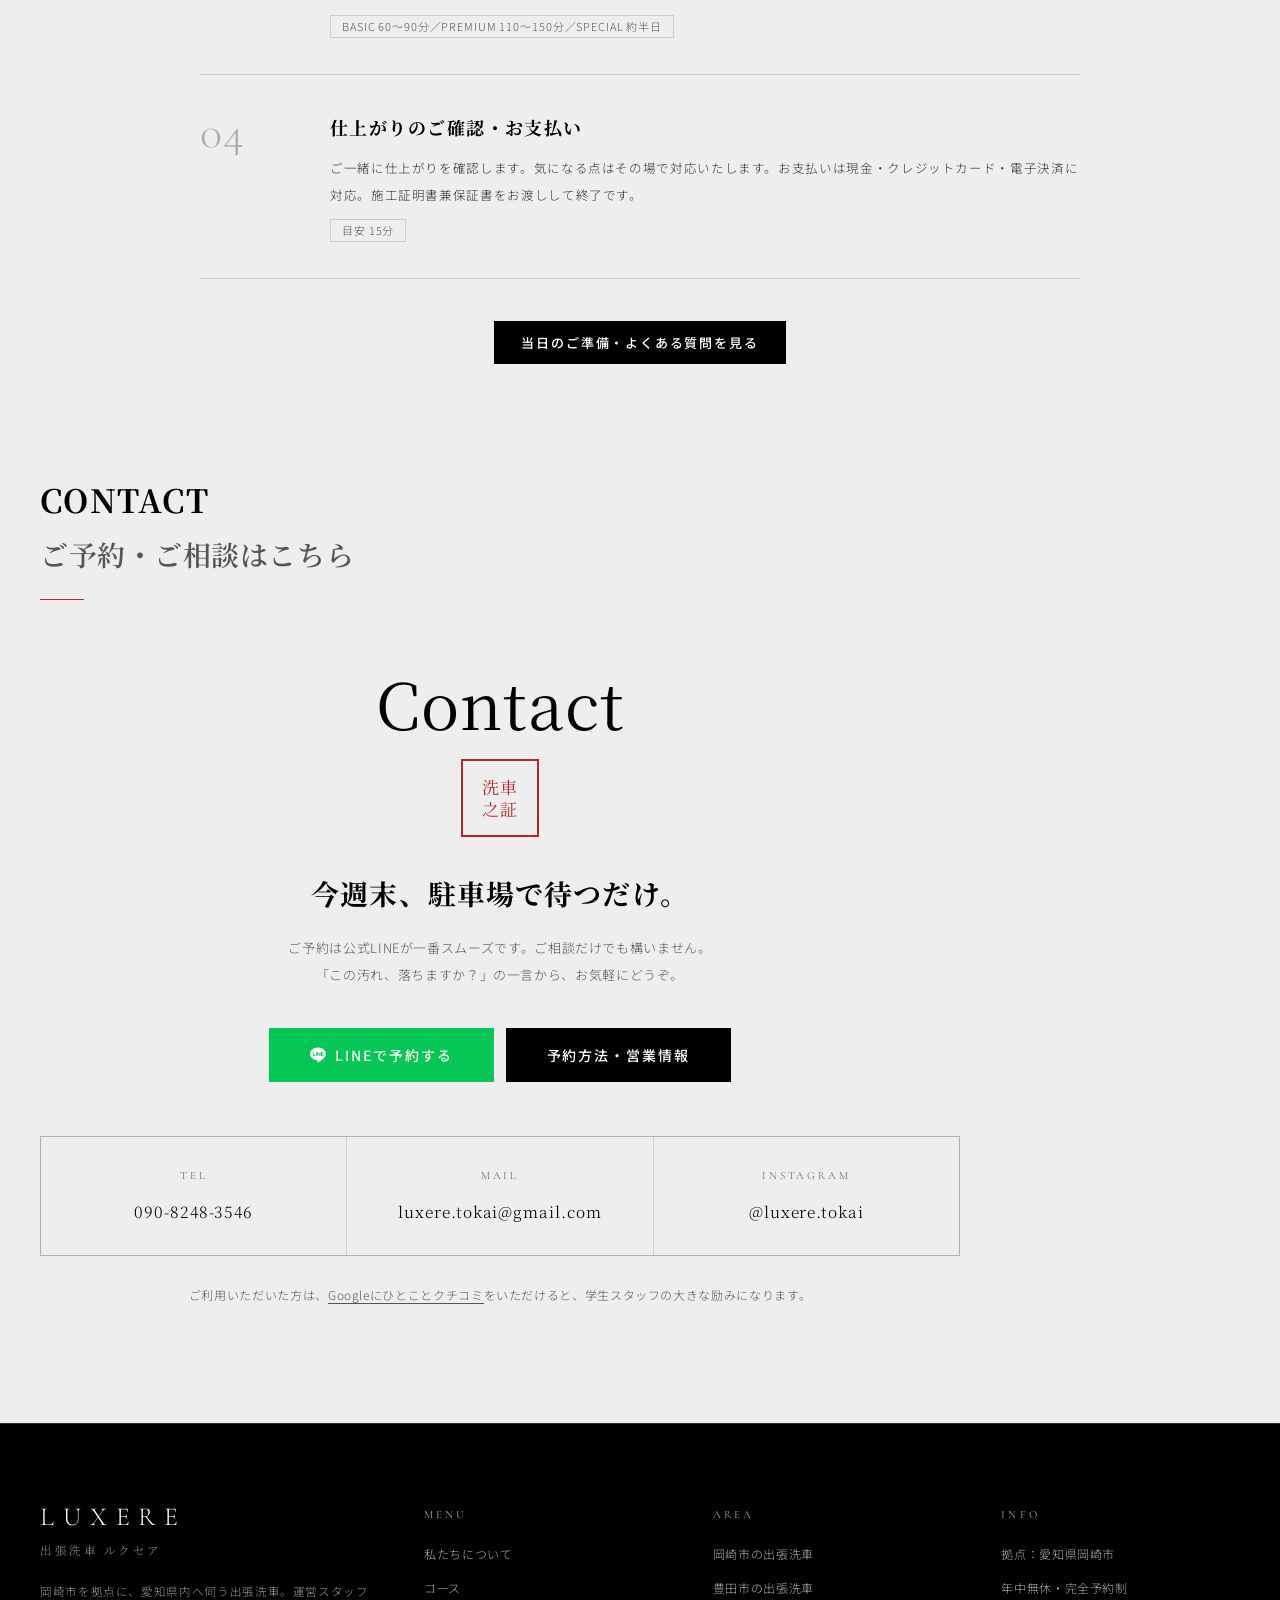
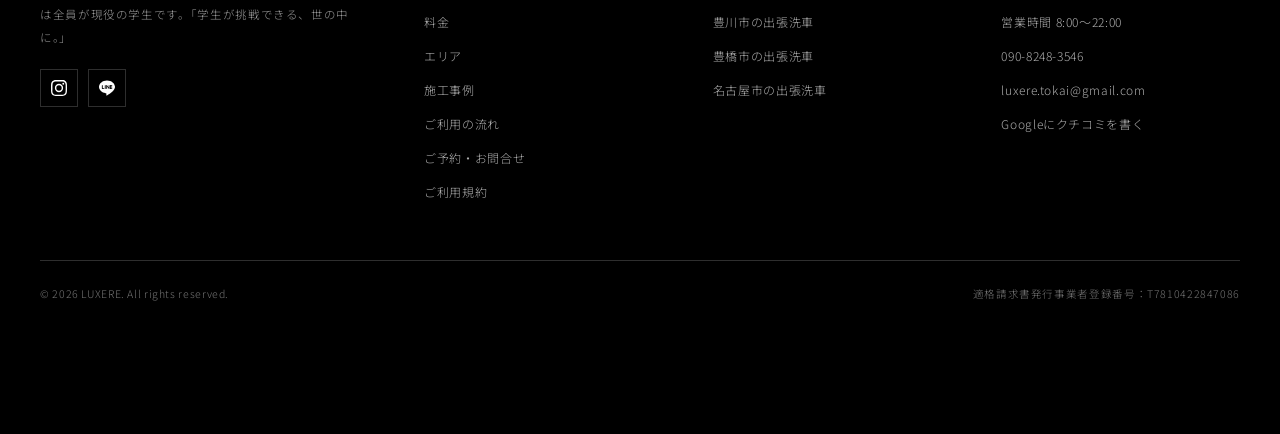
==== commit 79e5d20f: "参考サイトのレイアウト・タイポグラフィを全面的に踏襲 AMBITIOUS MOBILE DETAILING の実測値に合わせて作り直した。  - ヒーロー：明朝(Noto Serif JP)700のイ" ====
--- a/index.html
+++ b/index.html
@@ -196,10 +196,10 @@
       <div class="sec-jp">出張洗車 LUXERE</div>
       <div class="bar"></div>
     </div>
-    <p class="body-txt center rv" data-d="1">
+    <p class="body-txt rv" data-d="1">
       愛知県岡崎市を拠点に、ご自宅・職場・月極駐車場など、ご指定の場所へ伺う出張型の手洗い洗車サービスです。給水も給電もこちらで用意しますので、水道や電源をお借りすることはありません。お客様は鍵をお預けいただくだけで結構です。
     </p>
-    <p class="body-txt center rv" data-d="2">
+    <p class="body-txt rv" data-d="2">
       LUXEREが大切にしているのは、ただ汚れを落とすことではなく、洗車のために使っていた時間そのものをお返しすること。ご予約から仕上がりのご確認まで、面倒がひとつも増えないように組み立てています。運営スタッフは全員が現役の学生で、研修と作業手順書を修了した者だけが、お客様のお車に触れます。
     </p>
   </div>
@@ -218,8 +218,7 @@
       <article class="cmt-row rv">
         <div class="cmt-fig"><img src="assets/works/work12.jpg" alt="泡の2段階洗浄を終えたピックアップトラック" loading="lazy"></div>
         <div class="cmt-txt">
-          <div class="cmt-no">01</div>
-          <h3>洗い方へのこだわり</h3>
+          <h3><em>01</em>洗い方へのこだわり</h3>
           <span class="dash">— いきなり、擦らない。</span>
           <p>全コースで泡の2段階洗浄を行います。まず泡で砂やホコリを浮かせる非接触の予備洗浄をしてから、高濃度シャンプーでの手洗いへ。塗装に残る細かなキズの原因を、はじめの一手で減らします。</p>
         </div>
@@ -228,8 +227,7 @@
       <article class="cmt-row rv">
         <div class="cmt-fig"><img src="assets/works/work14.jpg" alt="ご自宅の駐車場で施工した軽バン" loading="lazy"></div>
         <div class="cmt-txt">
-          <div class="cmt-no">02</div>
-          <h3>時間へのこだわり</h3>
+          <h3><em>02</em>時間へのこだわり</h3>
           <span class="dash">— 半日を、お返しします。</span>
           <p>機材一式を積んでご指定の場所へ伺い、施工はすべて現地で完結します。作業中の立ち会いは必要ありません。洗車機に並ぶ時間も、拭き上げで腕が痛くなる時間も、もう使わなくて大丈夫です。</p>
         </div>
@@ -238,8 +236,7 @@
       <article class="cmt-row rv">
         <div class="cmt-fig"><img src="assets/works/work10.jpg" alt="手洗い洗車後の車両" loading="lazy"></div>
         <div class="cmt-txt">
-          <div class="cmt-no">03</div>
-          <h3>価格へのこだわり</h3>
+          <h3><em>03</em>価格へのこだわり</h3>
           <span class="dash">— 月に1回、続けられる金額に。</span>
           <p>¥4,400〜（税込・Sサイズ）。特別な日のためではなく、毎月気軽に頼める価格に設定しました。汚れをためこまないほうが、塗装にとってもお車にとっても優しいからです。</p>
         </div>
@@ -248,8 +245,7 @@
       <article class="cmt-row rv">
         <div class="cmt-fig"><img src="assets/works/work7.jpg" alt="作業前の状態確認" loading="lazy"></div>
         <div class="cmt-txt">
-          <div class="cmt-no">04</div>
-          <h3>正直さへのこだわり</h3>
+          <h3><em>04</em>正直さへのこだわり</h3>
           <span class="dash">— できないことは、先に言う。</span>
           <p>落ちない汚れも、消えない傷もあります。塗装を削って傷を消す磨き（ポリッシング）は取り扱っていません。できることとできないことを作業前に正直にお伝えし、ご納得いただいてから施工に入ります。</p>
         </div>
@@ -258,8 +254,7 @@
       <article class="cmt-row rv">
         <div class="cmt-fig"><img src="assets/works/work8.jpg" alt="仕上げを終えた車両" loading="lazy"></div>
         <div class="cmt-txt">
-          <div class="cmt-no">05</div>
-          <h3>これからへのこだわり</h3>
+          <h3><em>05</em>これからへのこだわり</h3>
           <span class="dash">— 一度きりで、終わらせない。</span>
           <p>施工後は施工証明書兼保証書をお渡しし、次回のお手入れ時期もご案内します。できるかぎり同じ担当が続けて伺う「かかりつけ」の形を大切にしています。</p>
         </div>
@@ -423,7 +418,7 @@
       <div class="sec-jp">オプション（任意・お車1台ごと）</div>
       <div class="bar"></div>
     </div>
-    <p class="body-txt center rv" data-d="1" style="max-width:760px;margin-inline:auto;margin-bottom:clamp(34px,5vw,52px)">
+    <p class="body-txt rv" data-d="1" style="max-width:760px;margin-inline:auto;margin-bottom:clamp(34px,5vw,52px)">
       サイズによる差はなく、どのお車でも一律料金です。コースに追加してご依頼いただけます。
     </p>
     <div class="opts">
@@ -462,7 +457,7 @@
       <div class="sec-jp">出張費について</div>
       <div class="bar"></div>
     </div>
-    <p class="body-txt center rv" data-d="1" style="max-width:760px;margin-inline:auto;margin-bottom:clamp(34px,5vw,52px)">
+    <p class="body-txt rv" data-d="1" style="max-width:760px;margin-inline:auto;margin-bottom:clamp(34px,5vw,52px)">
       距離による追加はありません。愛知県内であれば、どこへ伺っても同じ金額です。
     </p>
     <div class="fees fees--2">
@@ -572,6 +567,7 @@
       <div class="sec-jp" style="color:var(--grey-d)">ご予約・ご相談はこちら</div>
       <div class="bar"></div>
     </div>
+    <div class="big rv">Contact</div>
     <div class="seal rv">洗車<br>之証</div>
     <h3 class="rv" data-d="1">今週末、駐車場で待つだけ。</h3>
     <p class="rv" data-d="1">ご予約は公式LINEが一番スムーズです。ご相談だけでも構いません。<br>「この汚れ、落ちますか？」の一言から、お気軽にどうぞ。</p>
--- a/assets/site.css
+++ b/assets/site.css
@@ -22,14 +22,14 @@
   --f-mc:"Noto Serif JP","Hiragino Mincho ProN",serif;
   --f-en:"Cormorant Garamond","Noto Serif JP",serif;
   --f-fude:"Yuji Boku","Yu Mincho","YuMincho","Hiragino Mincho ProN","Noto Serif JP",serif;
-  --pad:clamp(20px,5vw,40px);
-  --wrap:1180px;
+  --pad:clamp(20px,3.2vw,40px);      /* 参考サイトは1280幅で左右40px。センター寄せせず端に寄せる */
+  --wrap:100%;
 }
 *{box-sizing:border-box;margin:0;padding:0}
 /* scroll-padding-top: 固定ヘッダー(実測78px)にアンカー着地点が潜らないように */
 html{scroll-behavior:smooth;scroll-padding-top:90px;-webkit-text-size-adjust:100%}
 body{
-  background:var(--ink);color:var(--white);
+  background:var(--ink-2);color:var(--white);
   font-family:var(--f-jp);font-weight:300;
   line-height:2;letter-spacing:.04em;
   -webkit-font-smoothing:antialiased;
@@ -41,8 +41,8 @@
 table{border-collapse:collapse;width:100%}
 strong{font-weight:500}
 
-.wrap{max-width:var(--wrap);margin-inline:auto;padding-inline:var(--pad)}
-.wrap--n{max-width:900px}
+.wrap{max-width:1680px;margin-inline:auto;padding-inline:var(--pad)}
+.wrap--n{max-width:1000px;margin-inline:0}   /* 読み物も左寄せ。中央に置かない */
 .center{text-align:center}
 
 /* ---------- scroll reveal ---------- */
@@ -59,20 +59,22 @@
 /* ============================================================
    HEADER / MENU
    ============================================================ */
-.hd{position:fixed;inset:0 0 auto 0;z-index:60;transition:background .4s,backdrop-filter .4s,border-color .4s;border-bottom:1px solid transparent}
-.hd.solid{background:rgba(0,0,0,.82);backdrop-filter:blur(10px);border-bottom-color:var(--line-l)}
-.hd-in{max-width:var(--wrap);margin-inline:auto;padding:14px var(--pad);display:flex;align-items:center;justify-content:space-between;gap:18px}
+/* 参考サイトに合わせ、ヘッダーは固定せず先頭に置いてスクロールで流す */
+.hd{position:absolute;inset:0 0 auto 0;z-index:60;background:none}
+.hd-in{max-width:1680px;margin-inline:auto;padding:18px var(--pad);display:grid;
+  grid-template-columns:1fr auto 1fr;align-items:center;gap:18px}
 .logo{display:flex;align-items:center;gap:11px}
 /* logo-mark.png は白＋透過なのでフィルタ不要（不透明画像に掛けると白い四角になる） */
 .logo img{width:36px;height:36px;object-fit:contain}
 .logo b{font-family:var(--f-en);font-size:21px;font-weight:500;letter-spacing:.3em;line-height:1}
 .logo>span>span{display:block;font-size:8.5px;letter-spacing:.28em;color:var(--grey);margin-top:5px}
-.hd-nav{display:flex;gap:24px;font-size:12px;letter-spacing:.16em;font-family:var(--f-en);font-weight:500}
+.hd-nav{display:flex;justify-content:center;gap:clamp(20px,3.2vw,46px);
+  font-size:13px;letter-spacing:.06em;font-family:var(--f-jp);font-weight:400}
 .hd-nav a{position:relative;padding-bottom:3px;opacity:.82;transition:opacity .3s}
 .hd-nav a::after{content:"";position:absolute;left:0;bottom:0;width:0;height:1px;background:currentColor;transition:width .35s}
 .hd-nav a:hover,.hd-nav a[aria-current="page"]{opacity:1}
 .hd-nav a:hover::after,.hd-nav a[aria-current="page"]::after{width:100%}
-.hd-cta{display:flex;align-items:center;gap:10px}
+.hd-cta{display:flex;align-items:center;justify-content:flex-end;gap:10px}
 .burger{width:42px;height:42px;border:1px solid var(--line-l);background:none;cursor:pointer;display:none;place-items:center;flex-direction:column;gap:5px;color:#fff}
 .burger i{display:block;width:16px;height:1px;background:currentColor;transition:transform .35s,opacity .25s}
 body.menu-open .burger i:nth-child(1){transform:translateY(3px) rotate(45deg)}
@@ -115,18 +117,18 @@
    HERO（トップ専用）
    ============================================================ */
 /* padding-bottom はスクロール表示の領域。中央寄せをその分だけ上げて重なりを防ぐ */
-/* padding-top はヘッダー(83px)、padding-bottom はスクロール表示(80+26=106px)の占有分。
-   中央寄せの領域をその分だけ狭めて、低いウィンドウでも重ならないようにする */
-.hero{position:relative;height:100svh;min-height:560px;overflow:hidden;display:grid;place-items:center;
-  padding-top:clamp(92px,11vh,120px);padding-bottom:clamp(118px,14vh,134px)}
+/* 参考サイト：全面写真の上に、明朝ボールドイタリックの3行を階段状に左寄せ */
+.hero{position:relative;height:100svh;min-height:560px;overflow:hidden;display:grid;align-items:center;
+  padding-top:clamp(92px,11vh,120px);padding-bottom:clamp(96px,12vh,124px)}
 .hero-bg{position:absolute;inset:0}
 .hero-bg img{width:100%;height:100%;object-fit:cover;object-position:50% 55%;
   filter:grayscale(.55) brightness(.5) contrast(1.08);
   transform:scale(1.06);animation:kb 22s ease-out forwards}
 @keyframes kb{to{transform:scale(1)}}
 .hero-bg::after{content:"";position:absolute;inset:0;
-  background:linear-gradient(180deg,rgba(0,0,0,.62) 0%,rgba(0,0,0,.28) 34%,rgba(0,0,0,.35) 60%,rgba(0,0,0,.9) 100%)}
-.hero-in{position:relative;z-index:2;text-align:center;padding:0 var(--pad)}
+  background:linear-gradient(180deg,rgba(0,0,0,.62) 0%,rgba(0,0,0,.30) 34%,rgba(0,0,0,.38) 60%,rgba(0,0,0,.88) 100%)}
+.hero-in{position:relative;z-index:2;text-align:left;padding:0 var(--pad);
+  max-width:1680px;margin-inline:auto;width:100%}
 /* 筆文字ワンポイント（ヒーロー） */
 .hero-fude{display:inline-flex;align-items:center;gap:clamp(10px,2.6vw,18px);
   margin-bottom:clamp(14px,2.6vw,22px);opacity:0;animation:fi 1.5s ease .15s forwards}
@@ -134,20 +136,25 @@
   font-size:clamp(17px,4.8vw,26px);letter-spacing:.34em;padding-left:.34em;
   color:#fff;text-shadow:0 2px 18px rgba(0,0,0,.6);line-height:1}
 .hero-fude i{display:block;width:clamp(26px,7vw,54px);height:1px;background:var(--shu);opacity:.9}
-/* 画面が低いときは vh でも頭打ちにする（3行積みなので高さが効く） */
-.hero-in h1{font-family:var(--f-en);font-weight:400;line-height:1.02;
-  font-size:min(clamp(50px,13.5vw,150px),14vh);letter-spacing:.02em}
+/* 明朝(Noto Serif JP) 700 のイタリック。参考サイトは1280幅で120px・行送り140px */
+.hero-in h1{font-family:var(--f-mc);font-weight:700;font-style:italic;line-height:1.17;
+  font-size:min(clamp(44px,9.4vw,120px),15vh);letter-spacing:0;
+  text-shadow:0 3px 26px rgba(0,0,0,.5)}
 .hero-in h1 span{display:block;overflow:hidden}
-.hero-in h1 span i{display:block;font-style:normal;transform:translateY(105%);
+.hero-in h1 span i{display:block;font-style:inherit;transform:translateY(105%);
   animation:up 1.25s cubic-bezier(.16,.9,.2,1) forwards}
+/* 階段状のインデント（参考サイト実測 x=40/273/369 → 0 / 1.94em / 2.74em） */
+.hero-in h1 span:nth-child(2){margin-left:1.94em}
+.hero-in h1 span:nth-child(3){margin-left:2.74em}
 .hero-in h1 span:nth-child(1) i{animation-delay:.25s}
 .hero-in h1 span:nth-child(2) i{animation-delay:.4s}
 .hero-in h1 span:nth-child(3) i{animation-delay:.55s}
 @keyframes up{to{transform:none}}
-.hero-tag{margin-top:26px;font-family:var(--f-mc);font-size:clamp(11px,2.9vw,14px);
-  letter-spacing:.3em;color:rgba(255,255,255,.86);opacity:0;animation:fi 1.4s ease .95s forwards}
-.hero-jp{margin-top:14px;font-size:clamp(11px,3vw,13px);letter-spacing:.22em;color:rgba(255,255,255,.62);
-  opacity:0;animation:fi 1.4s ease 1.15s forwards}
+.hero-tag{margin-top:clamp(22px,3.4vw,40px);font-family:var(--f-mc);font-weight:700;
+  font-size:clamp(15px,2.6vw,32px);letter-spacing:.02em;color:#fff;text-align:center;
+  opacity:0;animation:fi 1.4s ease .95s forwards}
+.hero-jp{margin-top:14px;font-size:clamp(11px,3vw,13px);letter-spacing:.22em;color:rgba(255,255,255,.66);
+  text-align:center;opacity:0;animation:fi 1.4s ease 1.15s forwards}
 @keyframes fi{to{opacity:1}}
 .hero-scroll{position:absolute;left:50%;bottom:26px;z-index:3;transform:translateX(-50%);
   display:grid;justify-items:center;gap:9px;opacity:0;animation:fi 1.2s ease 1.5s forwards}
@@ -186,17 +193,19 @@
 /* ============================================================
    SECTION SHELL
    ============================================================ */
-.sec{padding:clamp(72px,11vw,150px) 0;position:relative}
+/* 参考サイトは1セクション700〜2900px。余白をたっぷり取る */
+.sec{padding:clamp(84px,9vw,170px) 0;position:relative}
 .sec--dark{background:var(--ink);color:var(--white)}
 .sec--light{background:var(--paper);color:var(--ink)}
 .sec--tight{padding-top:0}
-.lbl{text-align:center;margin-bottom:clamp(38px,6vw,70px)}
-.lbl h2{font-family:var(--f-mc);font-weight:700;font-size:clamp(22px,5.2vw,30px);letter-spacing:.18em;line-height:1.3}
-.lbl .sec-jp{margin-top:16px;font-family:var(--f-mc);font-weight:600;font-size:clamp(15px,3.9vw,21px);letter-spacing:.1em;line-height:1.7;color:rgba(255,255,255,.8)}
-.sec--light .lbl .sec-jp{color:var(--grey-d)}
-.lbl .bar{width:1px;height:44px;background:currentColor;opacity:.35;margin:22px auto 0}
-.lbl--left{text-align:left}
-.lbl--left .bar{margin-inline:0}
+/* 参考サイト：セクション見出しは左寄せ。英字32px/700 → 和文28px/600 */
+.lbl{text-align:left;margin-bottom:clamp(34px,5vw,64px)}
+.lbl h2{font-family:var(--f-mc);font-weight:700;font-size:clamp(24px,3.4vw,32px);letter-spacing:.04em;line-height:1.25}
+.lbl .sec-jp{margin-top:14px;font-family:var(--f-mc);font-weight:600;font-size:clamp(17px,2.9vw,28px);letter-spacing:.02em;line-height:1.5;color:#fff}
+.sec--light .lbl .sec-jp{color:var(--ink)}
+.lbl .bar{width:44px;height:1px;background:var(--shu);margin:24px 0 0}
+.lbl--center{text-align:center}
+.lbl--center .bar{margin-inline:auto}
 .body-txt{font-size:clamp(13px,3.5vw,15px);line-height:2.35;letter-spacing:.05em;font-weight:300}
 .body-txt + .body-txt{margin-top:1.9em}
 .sec--light .body-txt{color:#2a2a2a}
@@ -231,13 +240,14 @@
 .cmt-fig{position:relative;aspect-ratio:4/3;overflow:hidden;background:#080808}
 .cmt-fig img{width:100%;height:100%;object-fit:cover;filter:grayscale(1) brightness(.82);transition:transform 1.4s cubic-bezier(.2,.7,.2,1),filter .8s}
 .cmt-row:hover .cmt-fig img{transform:scale(1.05);filter:grayscale(.6) brightness(.95)}
-.cmt-no{font-family:var(--f-en);font-size:clamp(38px,8vw,64px);line-height:1;color:rgba(255,255,255,.22);letter-spacing:.02em}
-.sec--light .cmt-no{color:rgba(0,0,0,.24)}
-.cmt-txt h3{font-family:var(--f-mc);font-weight:900;font-size:clamp(16px,4.2vw,20px);letter-spacing:.08em;line-height:1.6;margin:14px 0 10px}
-.cmt-txt .dash{display:block;font-family:var(--f-mc);font-weight:400;font-size:clamp(12px,3.3vw,14px);
-  letter-spacing:.06em;color:rgba(255,255,255,.66);margin-bottom:18px;line-height:1.8}
-.cmt-txt p{font-size:clamp(12.5px,3.4vw,14px);line-height:2.25;color:rgba(255,255,255,.78);font-weight:300}
-.sec--light .cmt-txt .dash{color:var(--grey-d)}
+.cmt-no{display:none}
+/* 参考サイト：「01 仕上がりへのこだわり」18px/900 → 副題「– …」24px/900 と副題のほうが大きい */
+.cmt-txt h3{font-family:var(--f-mc);font-weight:900;font-size:clamp(15px,2.1vw,18px);letter-spacing:.02em;line-height:1.4;margin:0 0 12px}
+.cmt-txt h3 em{font-style:normal;margin-right:.7em;color:var(--shu)}
+.cmt-txt .dash{display:block;font-family:var(--f-mc);font-weight:900;font-size:clamp(18px,2.9vw,24px);
+  letter-spacing:.01em;color:#fff;margin-bottom:22px;line-height:1.45}
+.cmt-txt p{font-size:clamp(13px,1.6vw,15px);line-height:2.1;color:rgba(255,255,255,.8);font-weight:400}
+.sec--light .cmt-txt .dash{color:var(--ink)}
 .sec--light .cmt-txt p{color:#2a2a2a}
 
 /* ============================================================
@@ -304,17 +314,16 @@
 .sec--light .fee .d{color:var(--grey-d)}
 .fee .v{font-family:var(--f-en);font-size:clamp(26px,4.6vw,36px);line-height:1.1;margin-top:16px;font-variant-numeric:lining-nums}
 
-/* オプション（サイズ問わず一律・お車1台ごと） */
-.opts{display:grid;grid-template-columns:repeat(3,1fr);gap:clamp(14px,2.4vw,24px)}
-.opt{border:1px solid var(--line-l);padding:clamp(24px,3.2vw,36px) clamp(18px,2.4vw,26px);text-align:center;transition:background .4s}
-.opt:hover{background:rgba(255,255,255,.05)}
-.sec--light .opt{border-color:var(--line-d);background:var(--white)}
-.sec--light .opt:hover{background:#f7f7f7}
-.opt .k{font-family:var(--f-mc);font-weight:600;font-size:clamp(14px,3.8vw,17px);letter-spacing:.08em;line-height:1.6}
-.opt .v{font-family:var(--f-en);font-size:clamp(27px,4.8vw,36px);line-height:1.1;margin:16px 0 6px;font-variant-numeric:lining-nums}
-.opt .tax{font-size:10.5px;letter-spacing:.12em;color:var(--grey)}
+/* オプション：参考サイトの左右ジグザグ配置（奇数=右カラム左寄せ／偶数=左カラム右寄せ） */
+.opts{display:grid;grid-template-columns:1fr 1fr;column-gap:clamp(30px,6vw,90px);row-gap:0}
+.opt{padding:clamp(34px,5.6vh,64px) 0}
+.opt:nth-child(odd){grid-column:2;text-align:left}
+.opt:nth-child(even){grid-column:1;text-align:right}
+.opt .k{font-family:var(--f-mc);font-weight:900;font-size:clamp(22px,3.4vw,36px);letter-spacing:.01em;line-height:1.35}
+.opt .v{font-family:var(--f-mc);font-weight:900;font-size:clamp(20px,2.6vw,28px);line-height:1.2;margin:14px 0 4px;font-variant-numeric:lining-nums}
+.opt .tax{font-size:12px;font-weight:700;letter-spacing:.06em;color:var(--grey)}
 .sec--light .opt .tax{color:var(--grey-d)}
-.opt p{font-size:12px;line-height:2.05;color:rgba(255,255,255,.72);margin-top:16px;font-weight:300}
+.opt p{font-size:clamp(12.5px,1.5vw,14px);line-height:2;color:rgba(255,255,255,.74);margin-top:18px;font-weight:400}
 .sec--light .opt p{color:#333}
 
 .areas{display:grid;grid-template-columns:repeat(5,1fr);gap:1px;background:var(--line-l);border:1px solid var(--line-l)}
@@ -454,7 +463,9 @@
 .seal{width:78px;height:78px;margin:0 auto clamp(24px,4vw,34px);border:2px solid var(--shu);color:var(--shu);
   display:grid;place-items:center;font-family:var(--f-fude);font-weight:400;font-size:17px;line-height:1.3;letter-spacing:.04em;
   transform:rotate(-4deg)}
-.ct h3{font-family:var(--f-mc);font-weight:700;font-size:clamp(18px,4.8vw,26px);letter-spacing:.1em;line-height:1.7}
+/* 参考サイトの Contact は 64px の大きな見出し */
+.ct .big{font-family:var(--f-mc);font-weight:400;font-size:clamp(34px,6vw,64px);line-height:1.2;letter-spacing:.02em;margin-bottom:18px}
+.ct h3{font-family:var(--f-mc);font-weight:700;font-size:clamp(18px,3vw,28px);letter-spacing:.04em;line-height:1.6}
 .ct p{margin-top:18px;font-size:13px;line-height:2.1;color:var(--grey-d)}
 .sec--dark .ct p{color:rgba(255,255,255,.72)}
 .ct-btns{display:flex;gap:12px;justify-content:center;flex-wrap:wrap;margin-top:clamp(28px,4vw,40px)}
@@ -511,7 +522,11 @@
   .plans{grid-template-columns:1fr;max-width:480px;margin-inline:auto}
   .plan-tag{top:-1px}
   .fees{grid-template-columns:repeat(2,1fr)}
-  .opts{grid-template-columns:1fr;max-width:520px;margin-inline:auto}
+  .opts{grid-template-columns:1fr}
+  .opt{padding:clamp(26px,4vh,40px) 0;border-top:1px solid var(--line-l)}
+  .opt:first-child{border-top:0}
+  .sec--light .opt{border-top-color:var(--line-d)}
+  .opt:nth-child(odd),.opt:nth-child(even){grid-column:1;text-align:left}
   .areas{grid-template-columns:repeat(2,1fr)}
   .works,.works--dense{grid-template-columns:repeat(3,1fr)}
   .grid-3{grid-template-columns:repeat(2,1fr)}
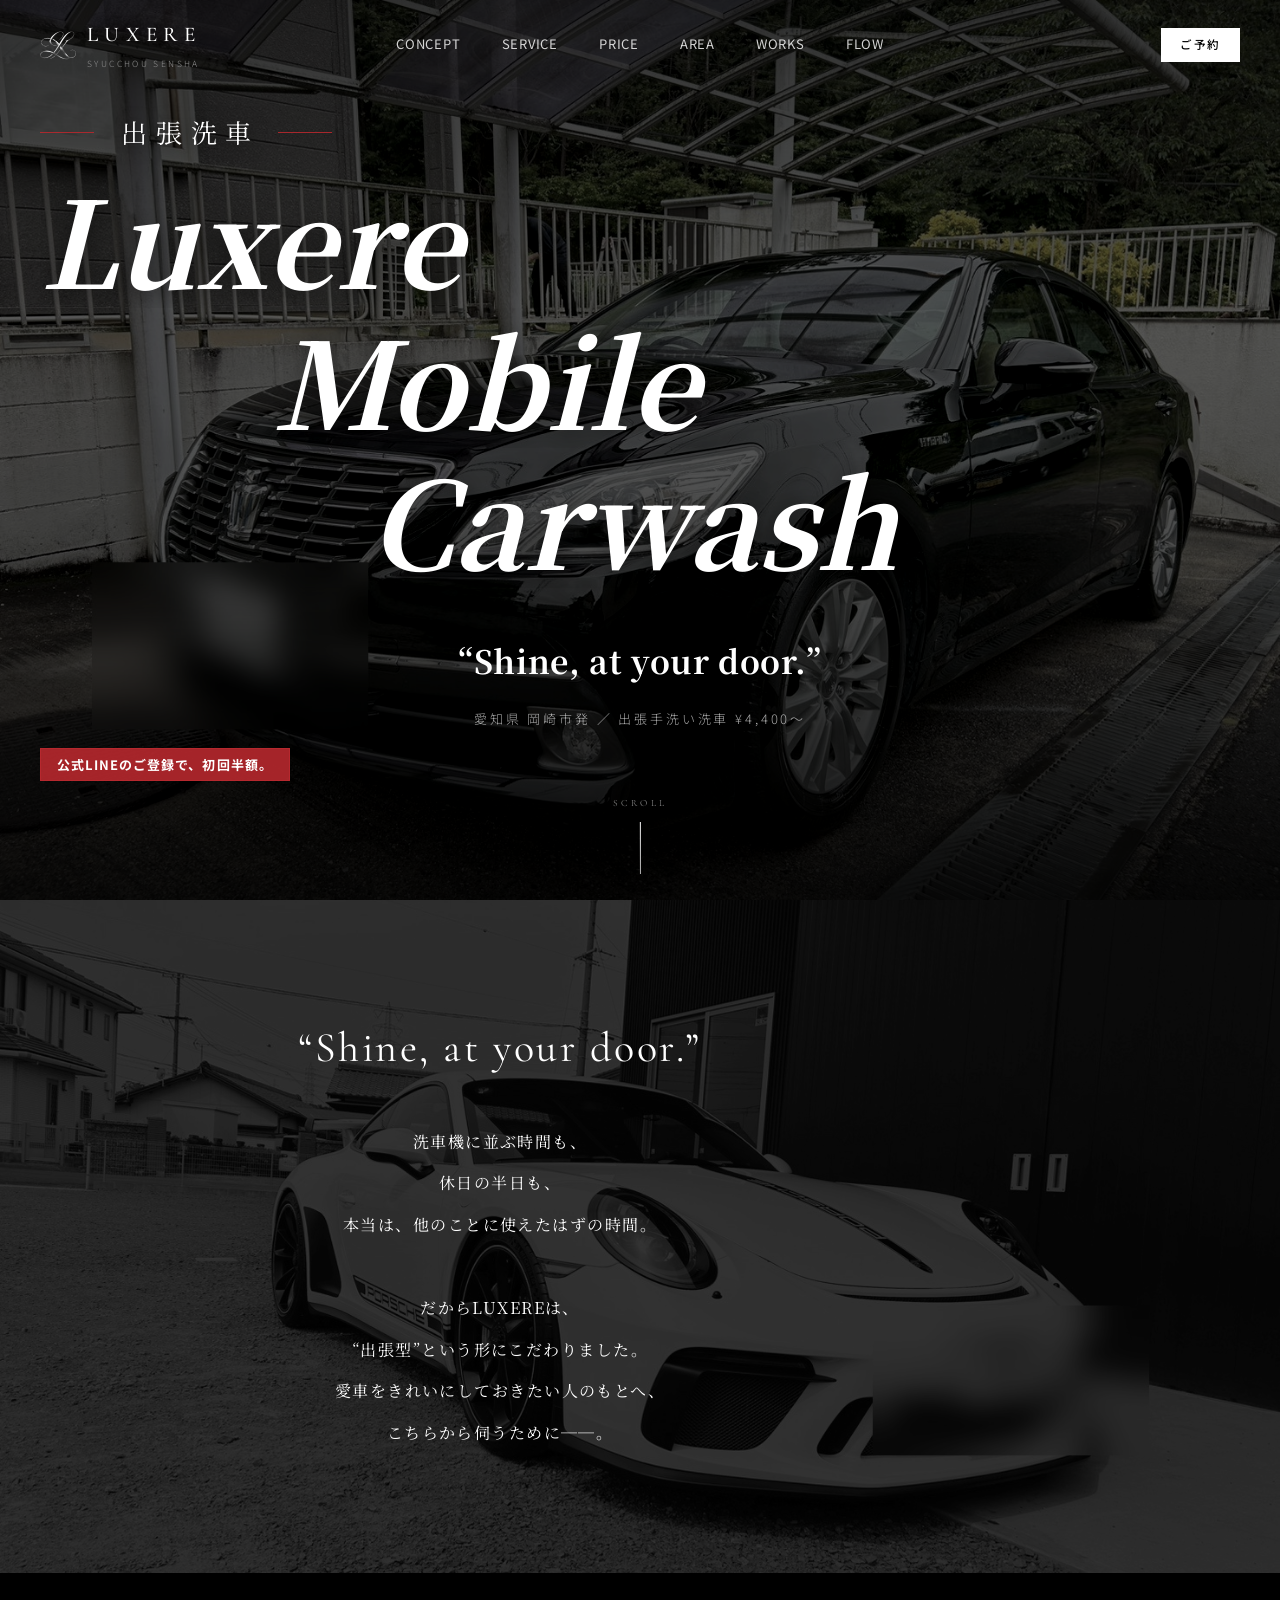
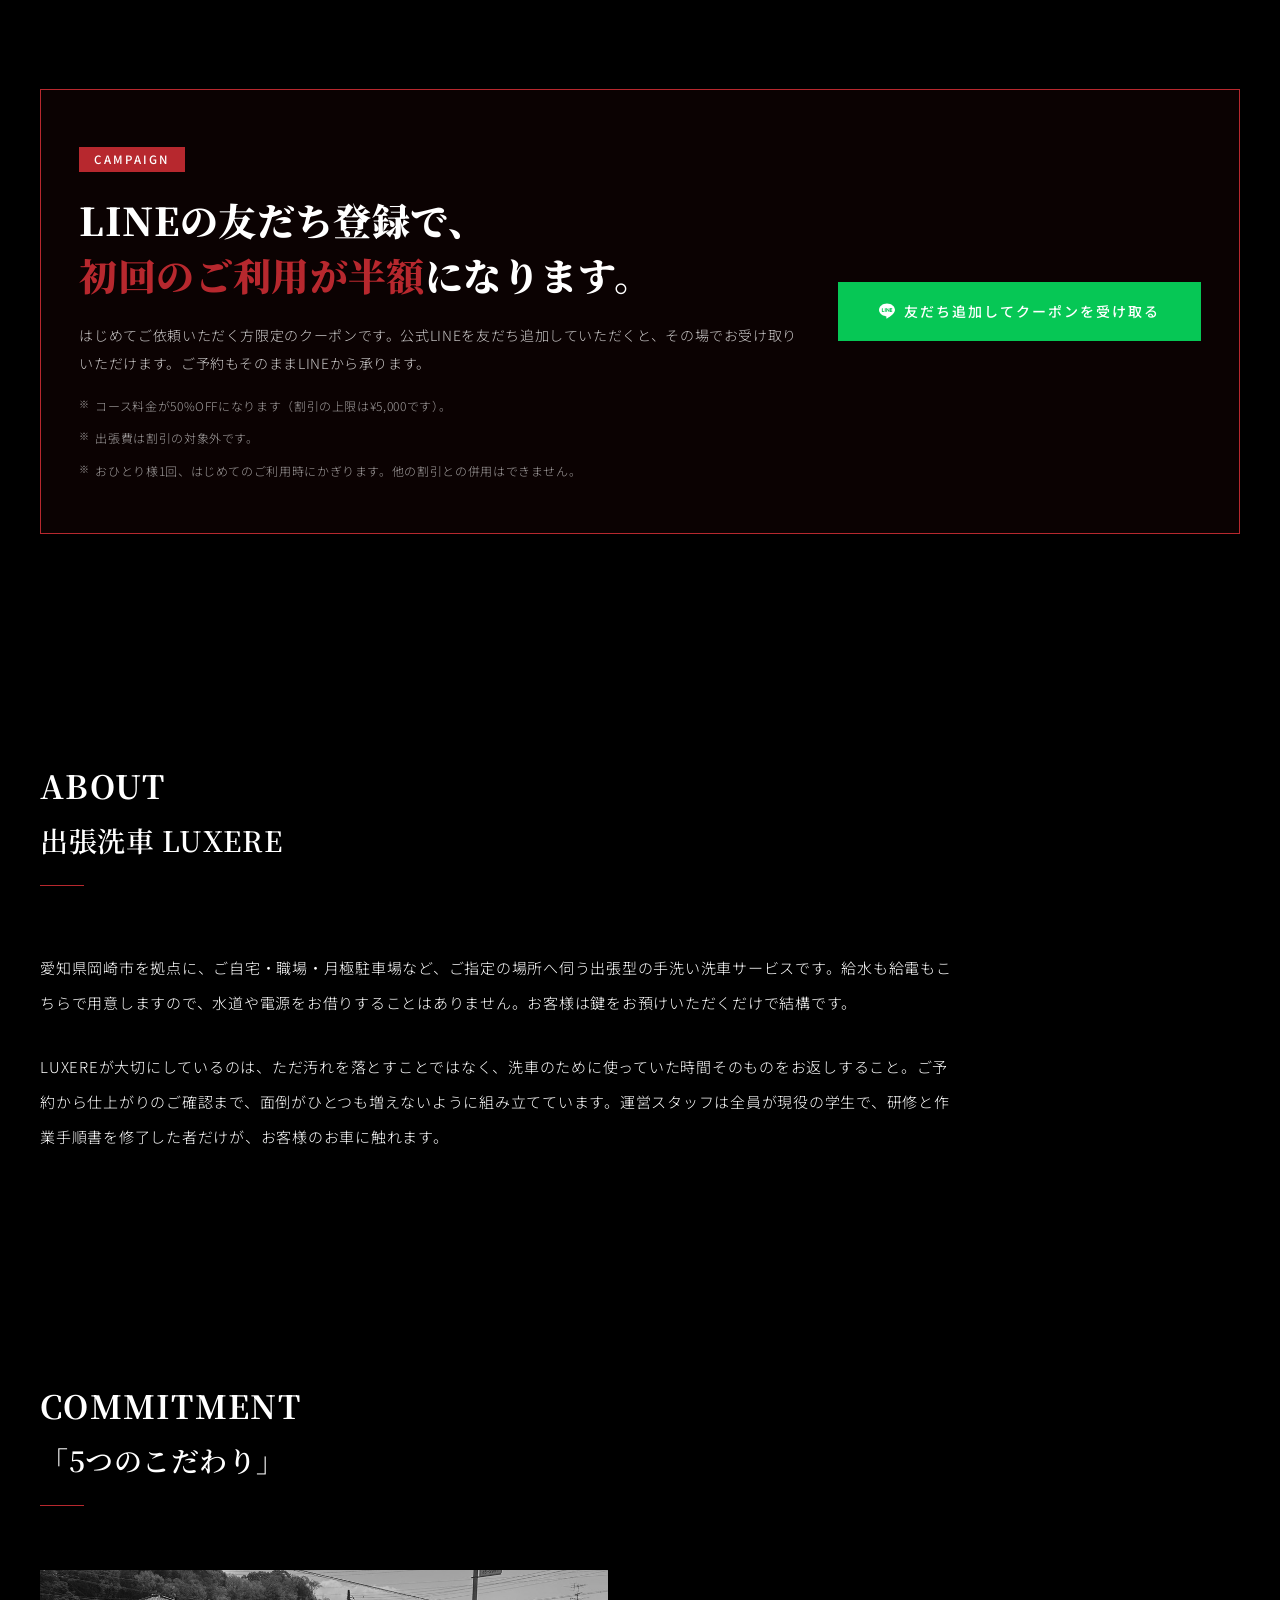
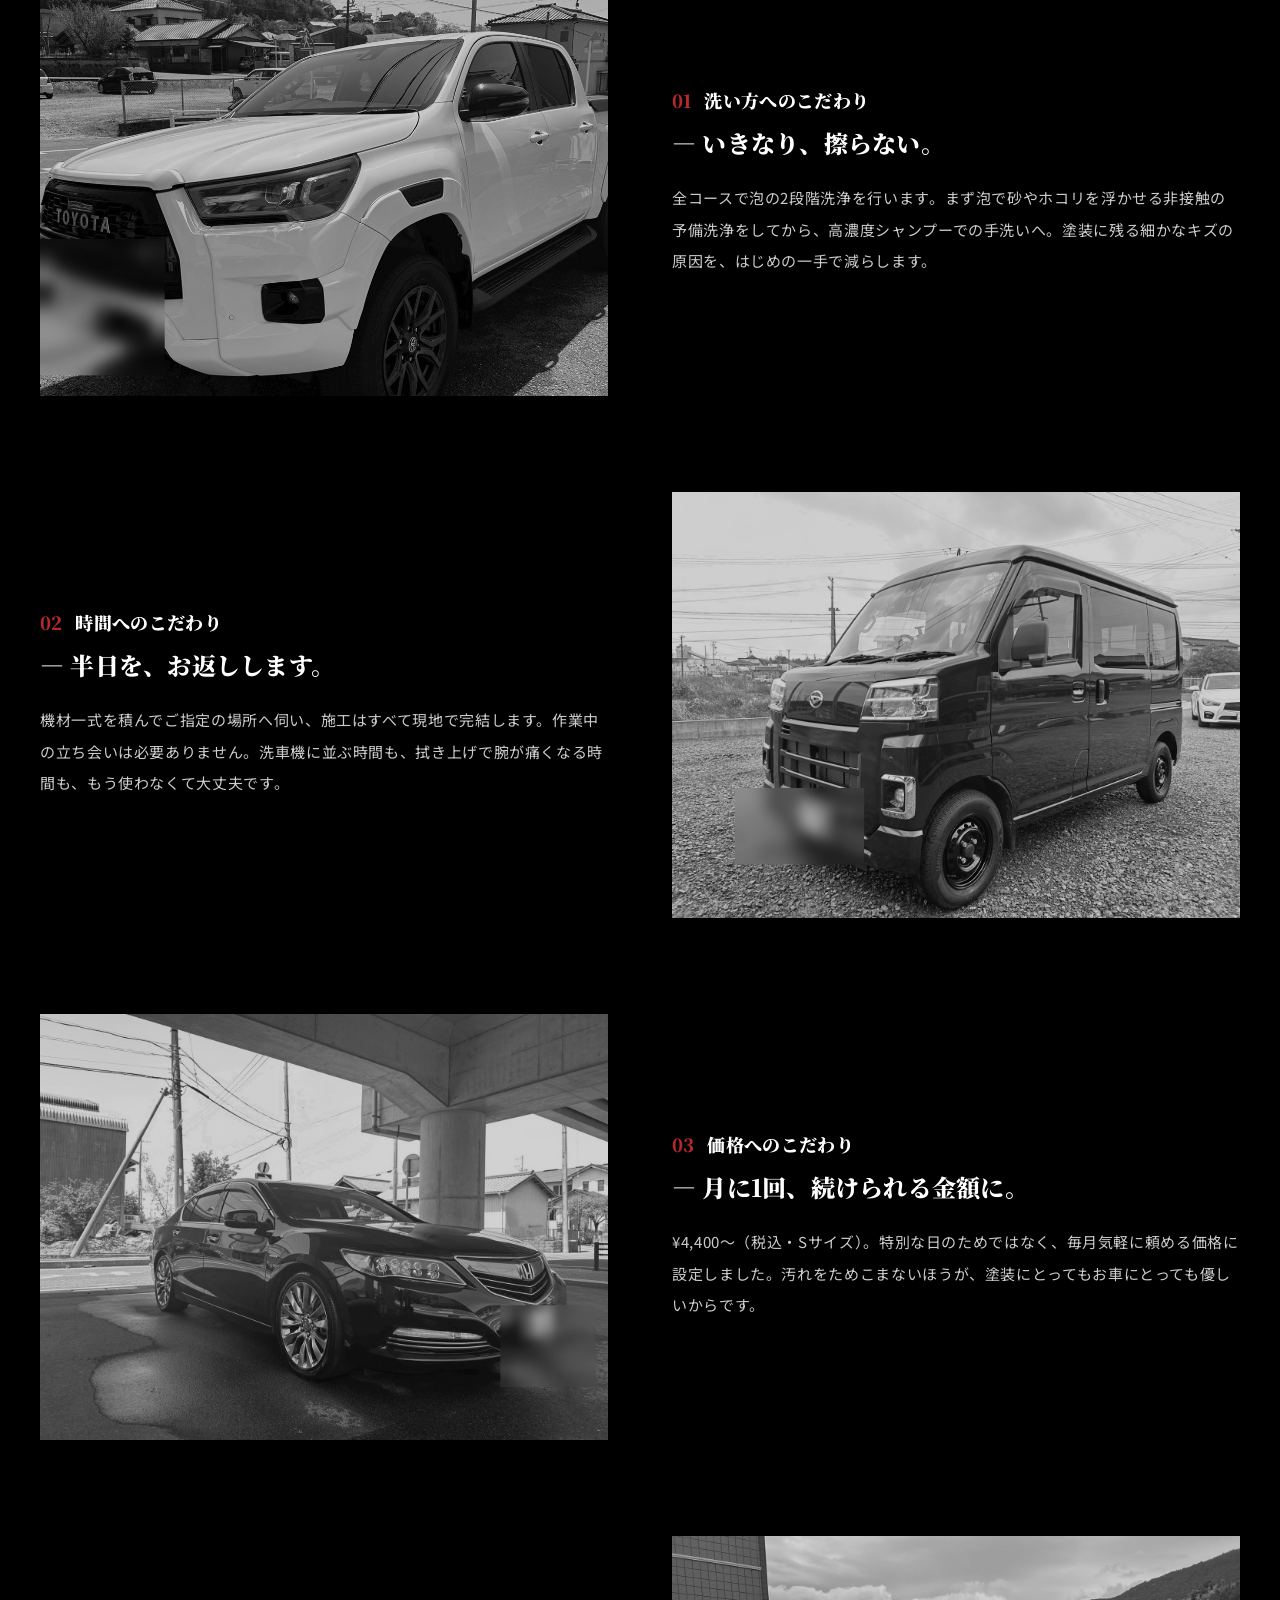
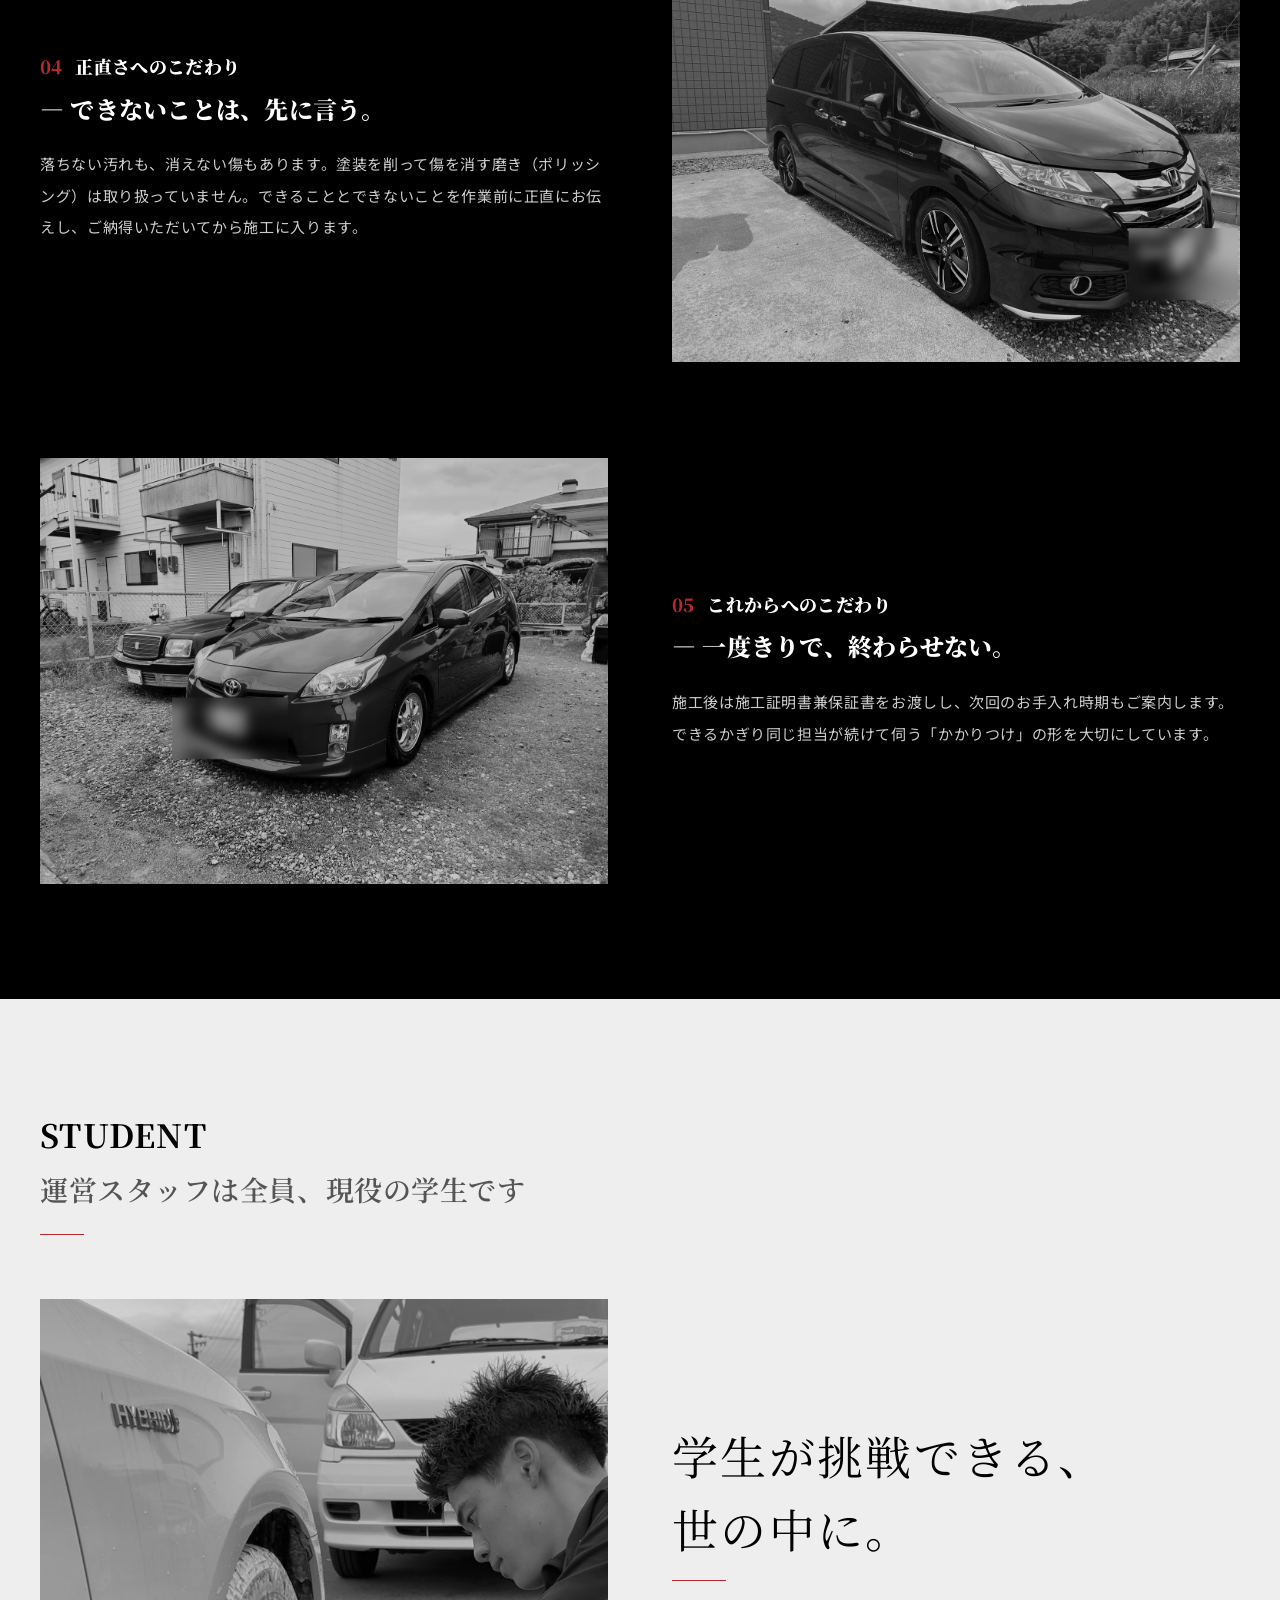
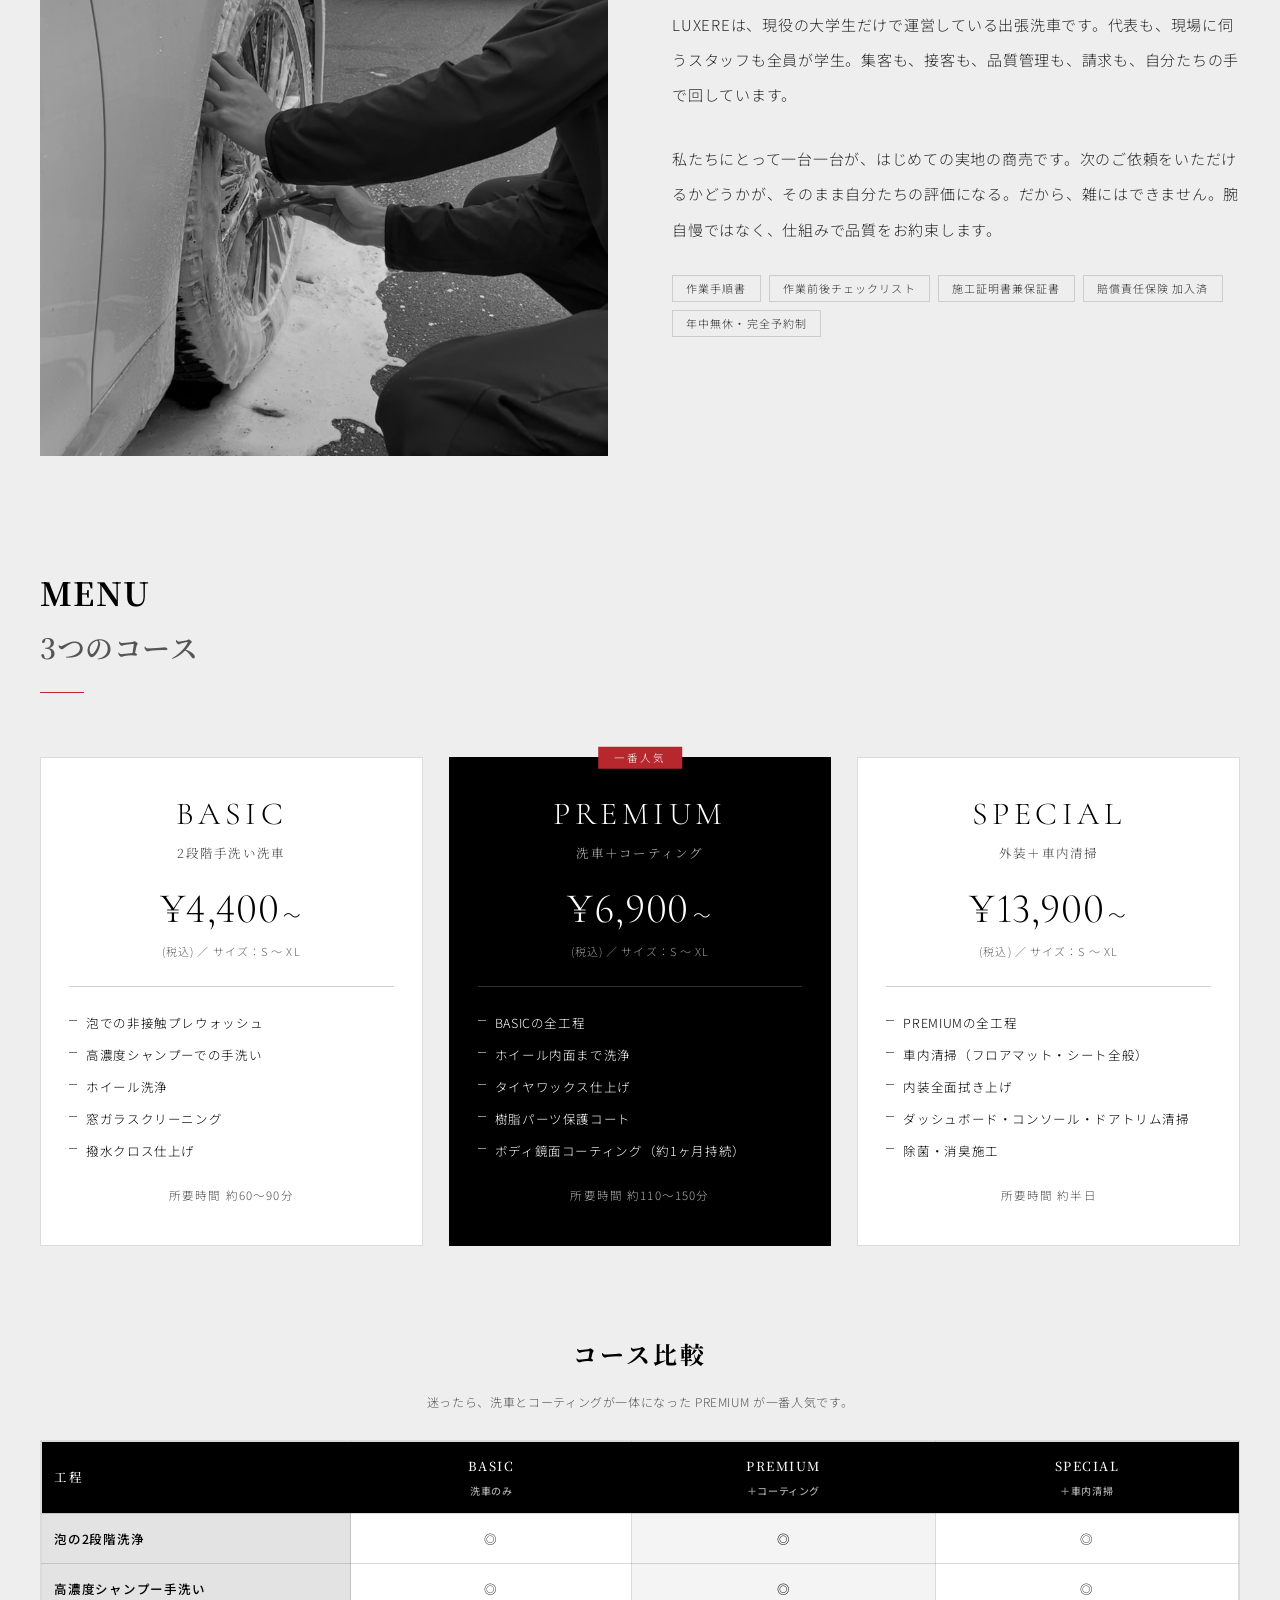
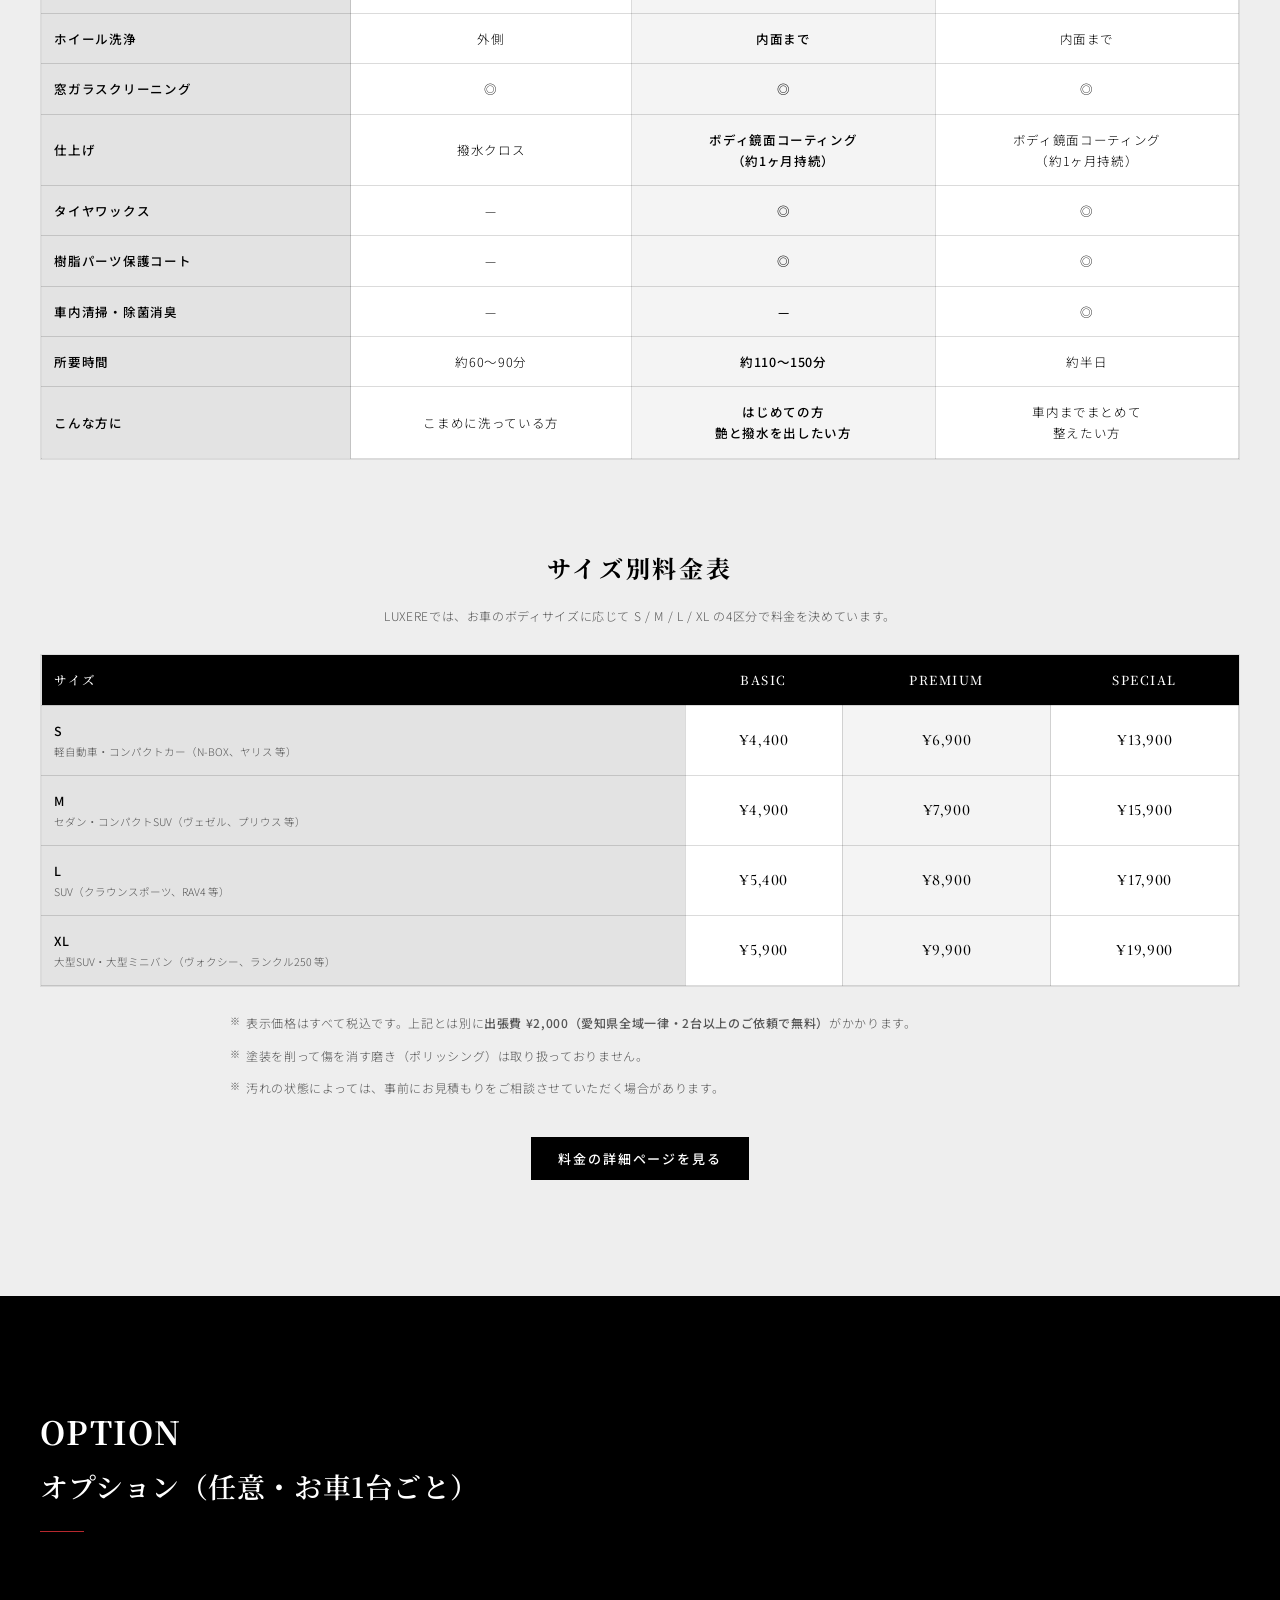
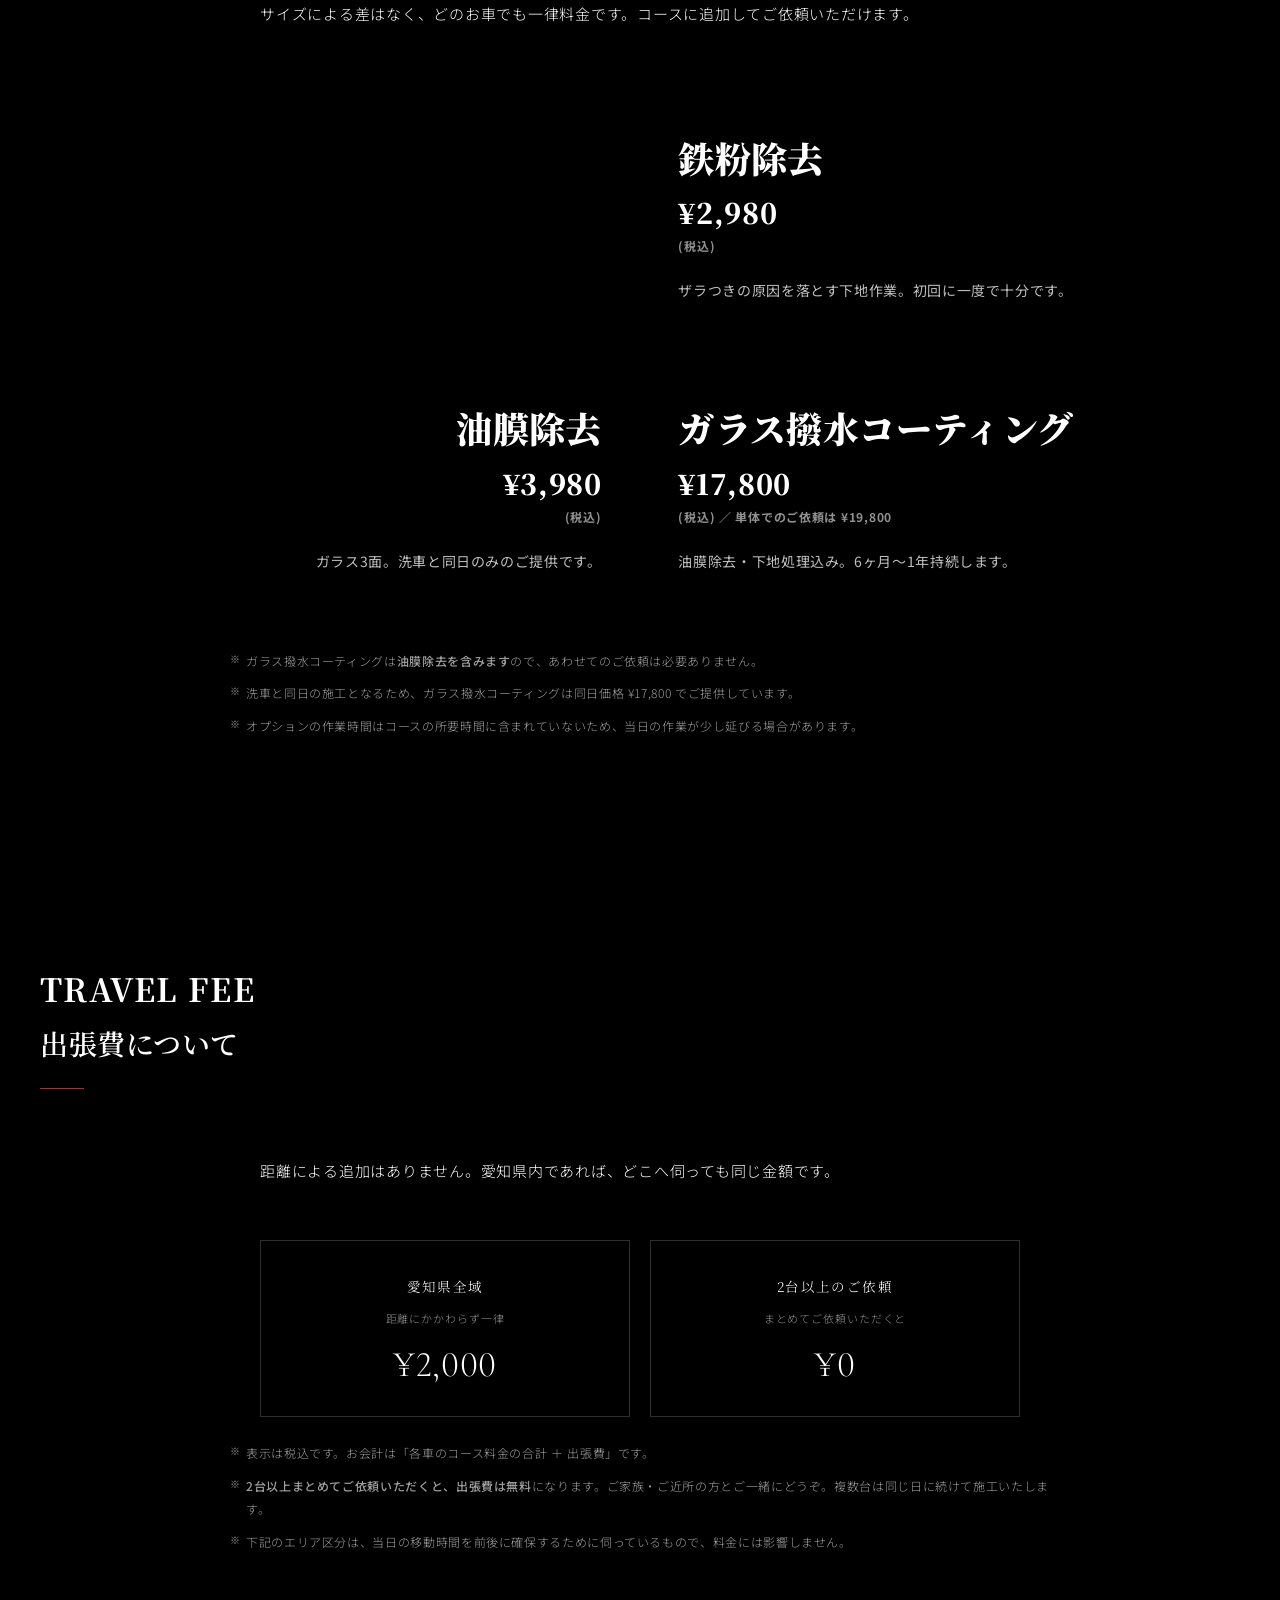
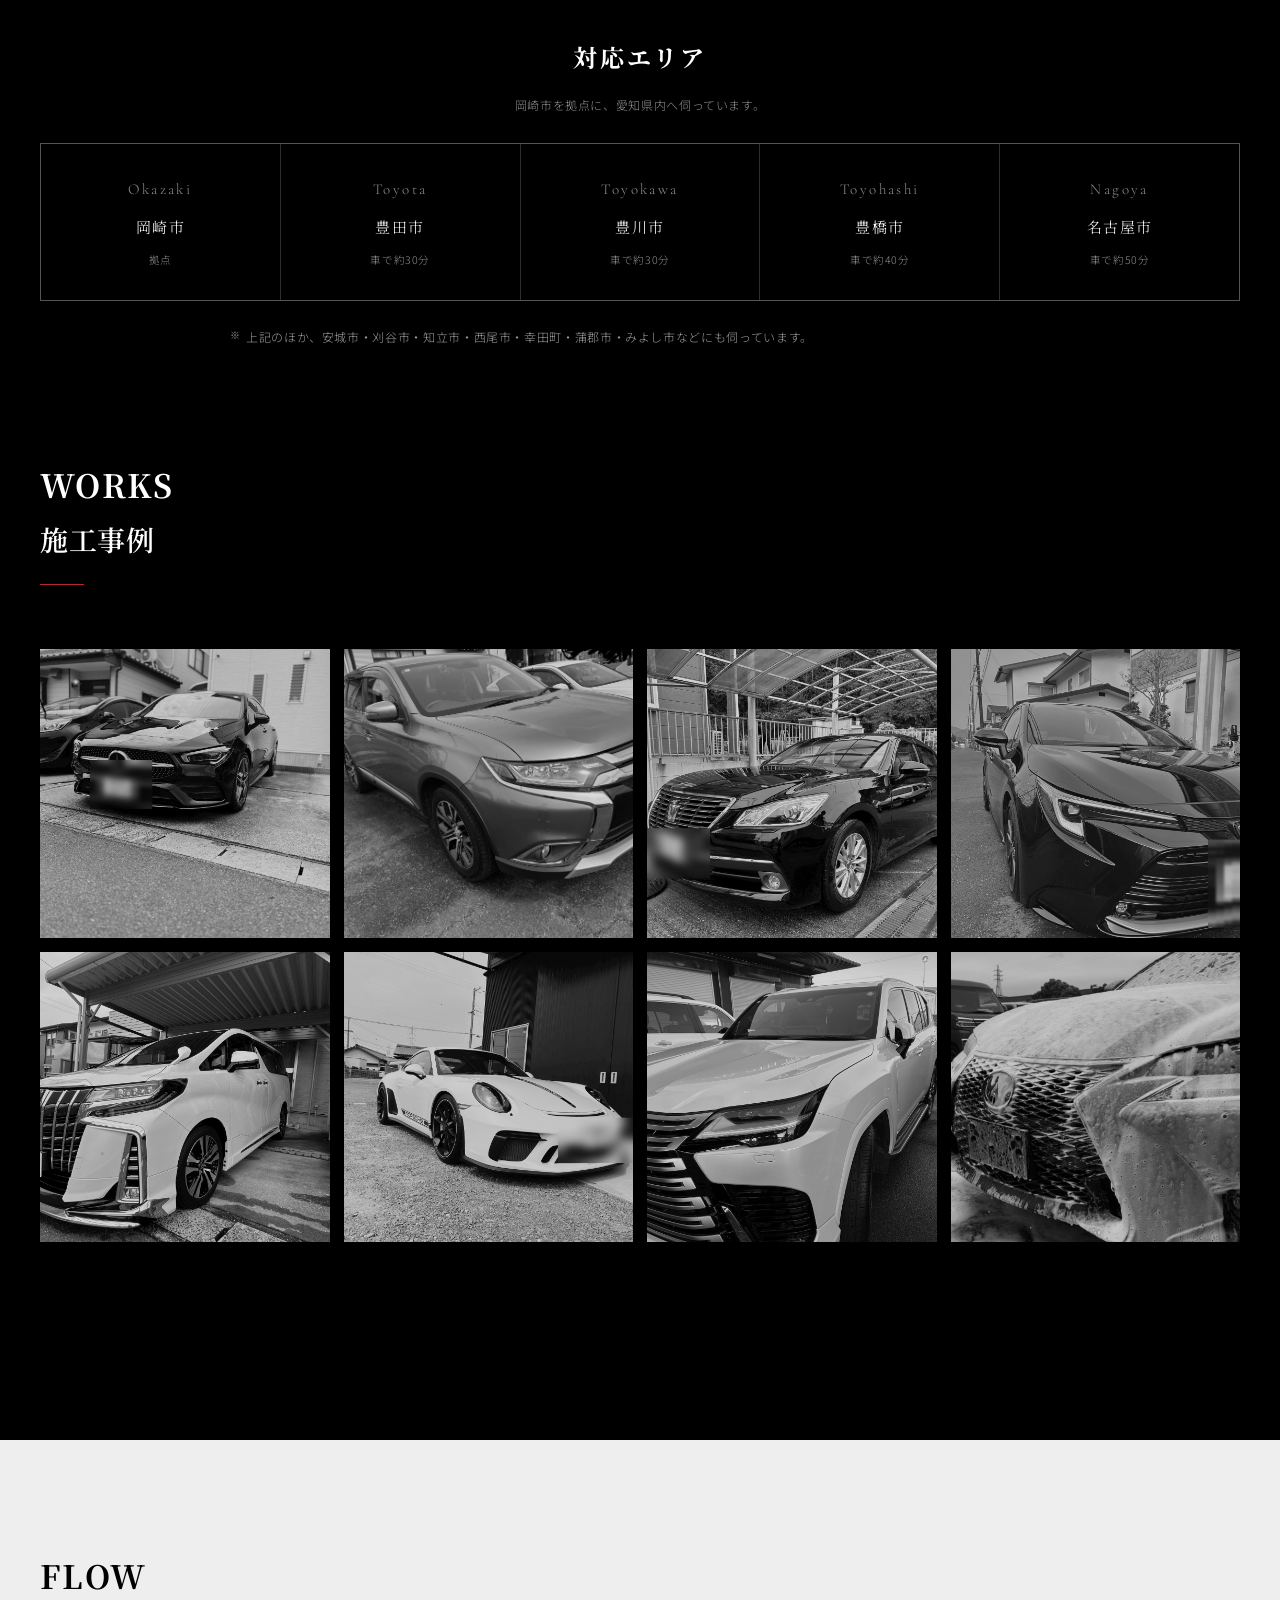
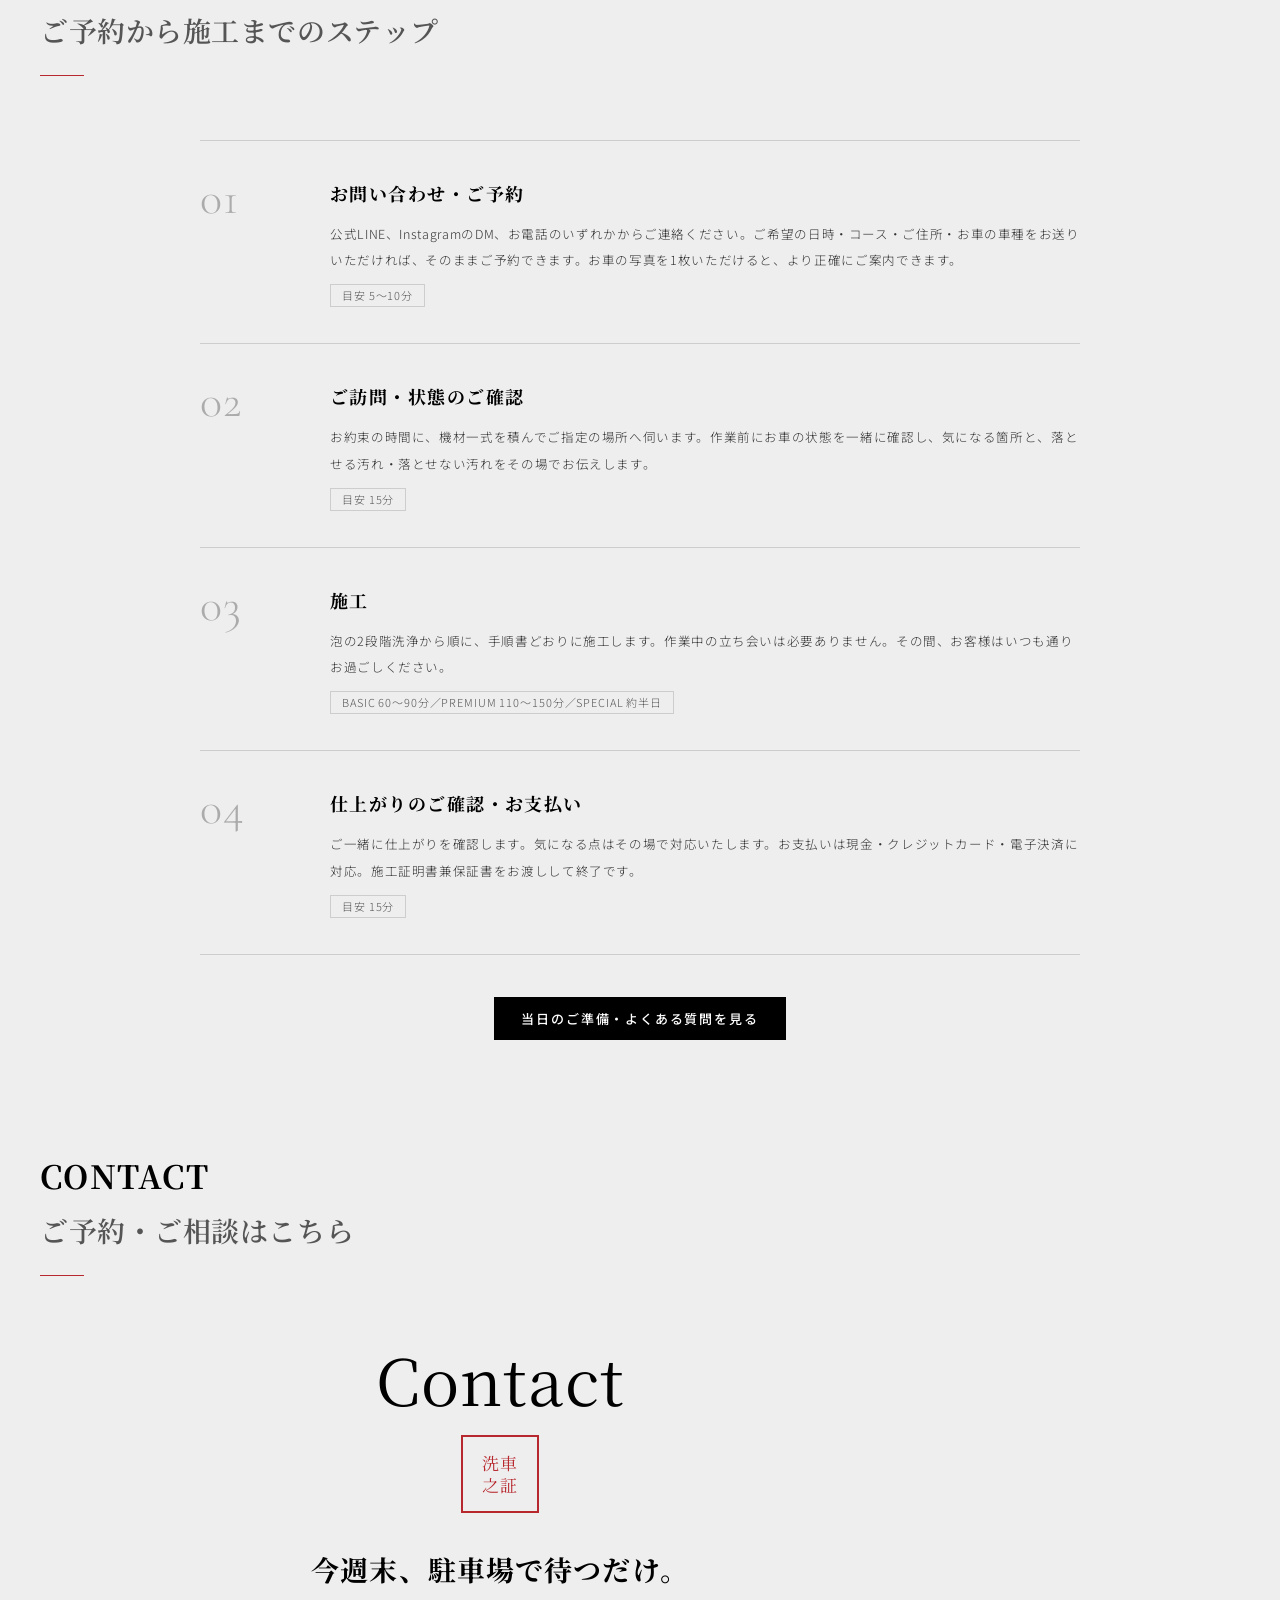
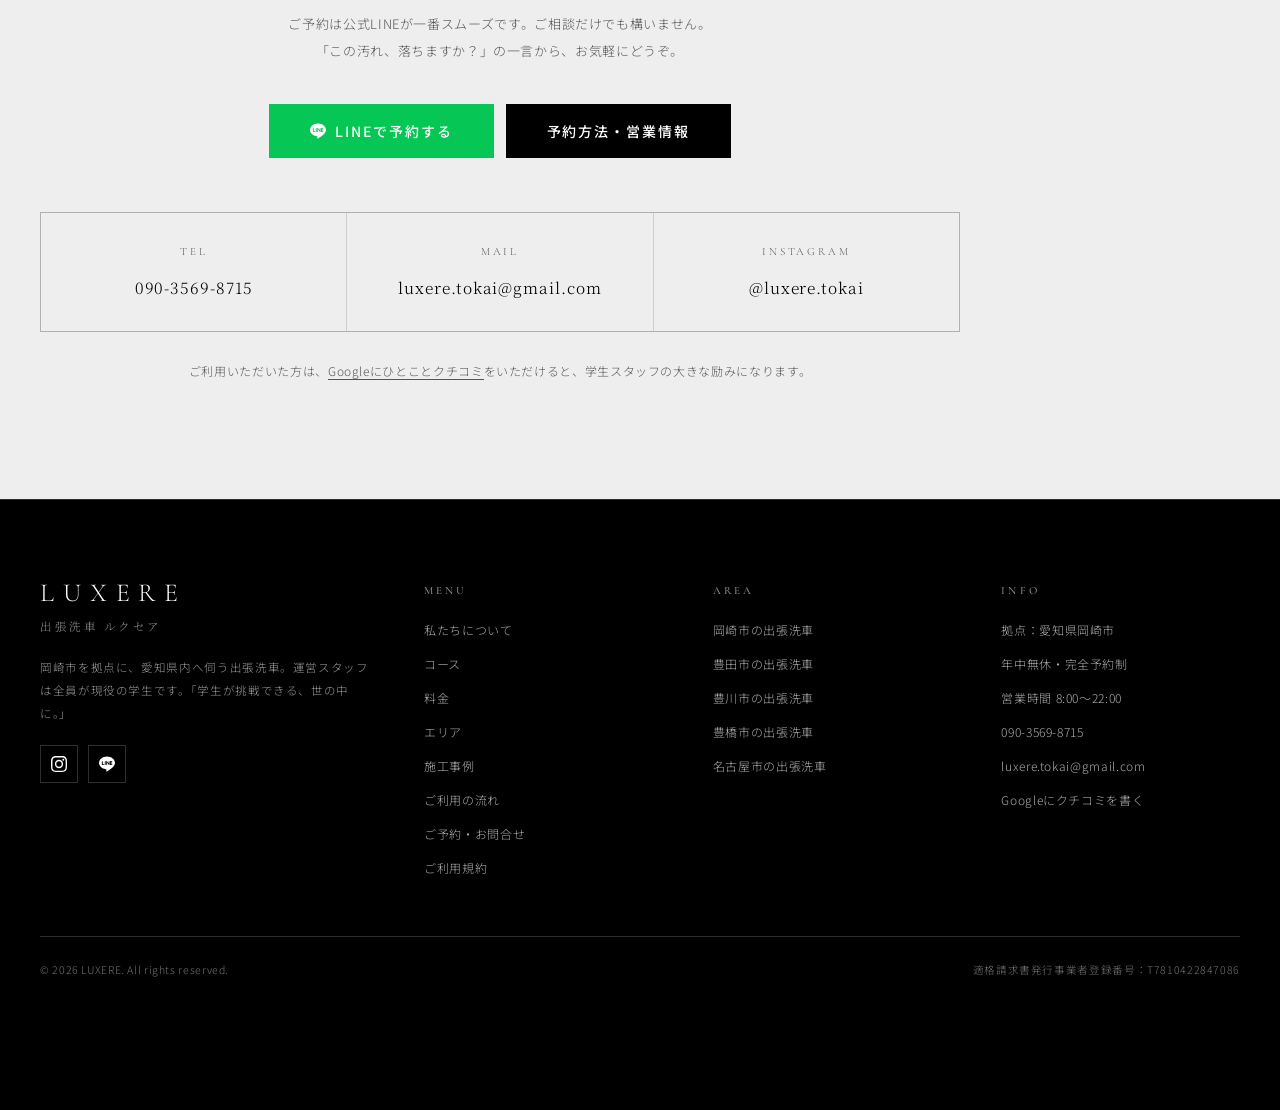
==== commit 6064c884: "電話番号を 090-3569-8715 に更新／LINE初回半額クーポンの告知を追加 - 電話番号：全14ページの表示・tel:リンク・JSON-LDのtelephone、   および parts/_" ====
--- a/index.html
+++ b/index.html
@@ -27,7 +27,7 @@
  "name": "出張洗車LUXERE",
  "url": "https://luxere.jp/",
  "image": "https://luxere.jp/assets/logo.png",
- "telephone": "+81-90-8248-3546",
+ "telephone": "+81-90-3569-8715",
  "email": "luxere.tokai@gmail.com",
  "priceRange": "¥4,400〜¥19,900",
  "address": {
@@ -149,7 +149,7 @@
     </ul>
     <div class="ov-cta">
       <a class="btn btn--line" href="https://line.me/ti/p/Df93XFlxUP" target="_blank" rel="noopener">LINEで予約する</a>
-      <a class="btn" href="tel:09082483546">090-8248-3546</a>
+      <a class="btn" href="tel:09035698715">090-3569-8715</a>
     </div>
   </div>
 </div>
@@ -167,6 +167,7 @@
     </h1>
     <div class="hero-tag">&ldquo;Shine, at your door.&rdquo;</div>
     <div class="hero-jp">愛知県 岡崎市発 ／ 出張手洗い洗車 ¥4,400〜</div>
+    <div class="hero-cpn"><b>公式LINEのご登録で、初回半額。</b></div>
   </div>
   <div class="hero-scroll"><em>SCROLL</em><b></b></div>
 </section>
@@ -185,6 +186,27 @@
       愛車をきれいにしておきたい人のもとへ、<br>
       こちらから伺うために──。
     </p>
+  </div>
+</section>
+
+<!-- ================= COUPON ================= -->
+<section class="sec sec--dark" id="coupon">
+  <div class="wrap">
+    <div class="coupon rv">
+      <div>
+        <span class="tag">CAMPAIGN</span>
+        <h3>LINEの友だち登録で、<br><b>初回のご利用が半額</b>になります。</h3>
+        <p class="lead">はじめてご依頼いただく方限定のクーポンです。公式LINEを友だち追加していただくと、その場でお受け取りいただけます。ご予約もそのままLINEから承ります。</p>
+        <ul class="notes">
+          <li>コース料金が50%OFFになります（割引の上限は¥5,000です）。</li>
+          <li>出張費は割引の対象外です。</li>
+          <li>おひとり様1回、はじめてのご利用時にかぎります。他の割引との併用はできません。</li>
+        </ul>
+      </div>
+      <div>
+        <a class="btn btn--line btn--lg" href="https://line.me/ti/p/Df93XFlxUP" target="_blank" rel="noopener"><svg viewBox="0 0 24 24"><path fill-rule="evenodd" d="M24 10.3C24 4.9 18.6.6 12 .6S0 4.9 0 10.3c0 4.8 4.3 8.8 10 9.6.4.1.9.2 1.1.6.1.3.1.7 0 1l-.2 1c0 .3-.2 1.2 1 .6s6.9-4.1 9.4-7c1.7-1.9 2.7-3.8 2.7-5.8zM7.5 13.5H4.9a.6.6 0 0 1-.6-.6V8.1a.6.6 0 1 1 1.3 0v4.1h1.9a.6.6 0 1 1 0 1.3zm2.5-.6a.6.6 0 1 1-1.3 0V8.1a.6.6 0 1 1 1.3 0zm5.7 0a.6.6 0 0 1-.4.6h-.2a.6.6 0 0 1-.5-.3l-2.4-3.3v2.9a.6.6 0 1 1-1.3 0V8.1a.6.6 0 0 1 .4-.6h.2c.2 0 .4.1.5.3l2.5 3.3V8.1a.6.6 0 1 1 1.2 0zm3.7-3a.6.6 0 1 1 0 1.3h-1.8v1.1h1.8a.6.6 0 1 1 0 1.3h-2.4a.6.6 0 0 1-.6-.6V8.1a.6.6 0 0 1 .6-.6h2.4a.6.6 0 1 1 0 1.3h-1.8v1.1z"/></svg>友だち追加してクーポンを受け取る</a>
+      </div>
+    </div>
   </div>
 </section>
 
@@ -580,7 +602,7 @@
     </div>
 
     <div class="ct-list rv" data-d="3">
-      <a href="tel:09082483546"><div class="k">TEL</div><div class="v">090-8248-3546</div></a>
+      <a href="tel:09035698715"><div class="k">TEL</div><div class="v">090-3569-8715</div></a>
       <a href="mailto:luxere.tokai@gmail.com"><div class="k">MAIL</div><div class="v">luxere.tokai@gmail.com</div></a>
       <a href="https://www.instagram.com/luxere.tokai/" target="_blank" rel="noopener"><div class="k">INSTAGRAM</div><div class="v">@luxere.tokai</div></a>
     </div>
@@ -633,7 +655,7 @@
           <li><span>拠点：愛知県岡崎市</span></li>
           <li><span>年中無休・完全予約制</span></li>
           <li><span>営業時間 8:00〜22:00</span></li>
-          <li><a href="tel:09082483546">090-8248-3546</a></li>
+          <li><a href="tel:09035698715">090-3569-8715</a></li>
           <li><a href="mailto:luxere.tokai@gmail.com">luxere.tokai@gmail.com</a></li>
           <li><a href="https://g.page/r/CdrTM04HjpwREAE/review" target="_blank" rel="noopener">Googleにクチコミを書く</a></li>
         </ul>
@@ -647,7 +669,7 @@
 </footer>
 
 <div class="mbar">
-  <a href="tel:09082483546">電話する</a>
+  <a href="tel:09035698715">電話する</a>
   <a class="line" href="https://line.me/ti/p/Df93XFlxUP" target="_blank" rel="noopener">LINEで予約する</a>
 </div>
 
--- a/assets/site.css
+++ b/assets/site.css
@@ -220,6 +220,17 @@
 .fude-rule--c{margin-inline:auto}
 
 /* ============================================================
+   CAMPAIGN（公式LINE登録で初回半額）
+   サイト唯一の朱ベタ面。ここだけ強く出して申込へつなげる
+   ============================================================ */
+/* ヒーロー内の小さなクーポン表示 */
+.hero-cpn{display:inline-flex;align-items:center;gap:10px;margin-top:16px;
+  border:1px solid var(--shu);background:rgba(183,40,46,.9);color:#fff;
+  font-size:clamp(11px,1.5vw,13px);font-weight:500;letter-spacing:.08em;
+  padding:9px 16px;line-height:1;opacity:0;animation:fi 1.4s ease 1.35s forwards}
+.hero-cpn b{font-weight:700}
+
+/* ============================================================
    STATEMENT（写真の上に一句）
    ============================================================ */
 .stm{position:relative;padding:clamp(70px,10vw,120px) 0;overflow:hidden;background:var(--ink)}
@@ -344,6 +355,29 @@
 .sec--dark .city-grid{background:var(--line-l);border-color:var(--line-l)}
 .sec--dark .city{background:var(--ink);color:rgba(255,255,255,.78)}
 .sec--dark .city.is-core{background:var(--white);color:var(--ink)}
+
+/* ============================================================
+   COUPON（LINE友だち登録で初回半額）
+   ============================================================ */
+.coupon{border:1px solid var(--shu);position:relative;
+  padding:clamp(30px,4vw,56px) clamp(22px,3vw,48px);
+  display:grid;grid-template-columns:1fr auto;gap:clamp(22px,3vw,44px);align-items:center}
+.coupon::before{content:"";position:absolute;inset:0;background:var(--shu);opacity:.06;pointer-events:none}
+.coupon > *{position:relative}
+.coupon .tag{display:inline-block;font-family:var(--f-jp);font-weight:500;font-size:11.5px;
+  letter-spacing:.2em;color:#fff;background:var(--shu);padding:7px 15px;line-height:1;margin-bottom:20px}
+.coupon h3{font-family:var(--f-mc);font-weight:900;font-size:clamp(21px,3.4vw,38px);line-height:1.45;letter-spacing:.01em}
+.coupon h3 b{color:var(--shu);font-weight:900}
+.coupon .lead{font-size:clamp(12.5px,1.6vw,14px);line-height:2.05;margin-top:18px;color:rgba(255,255,255,.78)}
+.sec--light .coupon .lead{color:#333}
+.coupon .notes{margin:16px 0 0;max-width:none}
+/* ボタンのラベルが長いので、この帯の中だけ折り返しを許可する */
+.coupon .btn{white-space:normal;text-align:center;line-height:1.5;max-width:100%}
+@media (max-width:900px){
+  .coupon{grid-template-columns:1fr;text-align:left}
+  .coupon > div:last-child{justify-self:stretch}
+  .coupon .btn{width:100%}
+}
 
 /* ============================================================
    WORKS
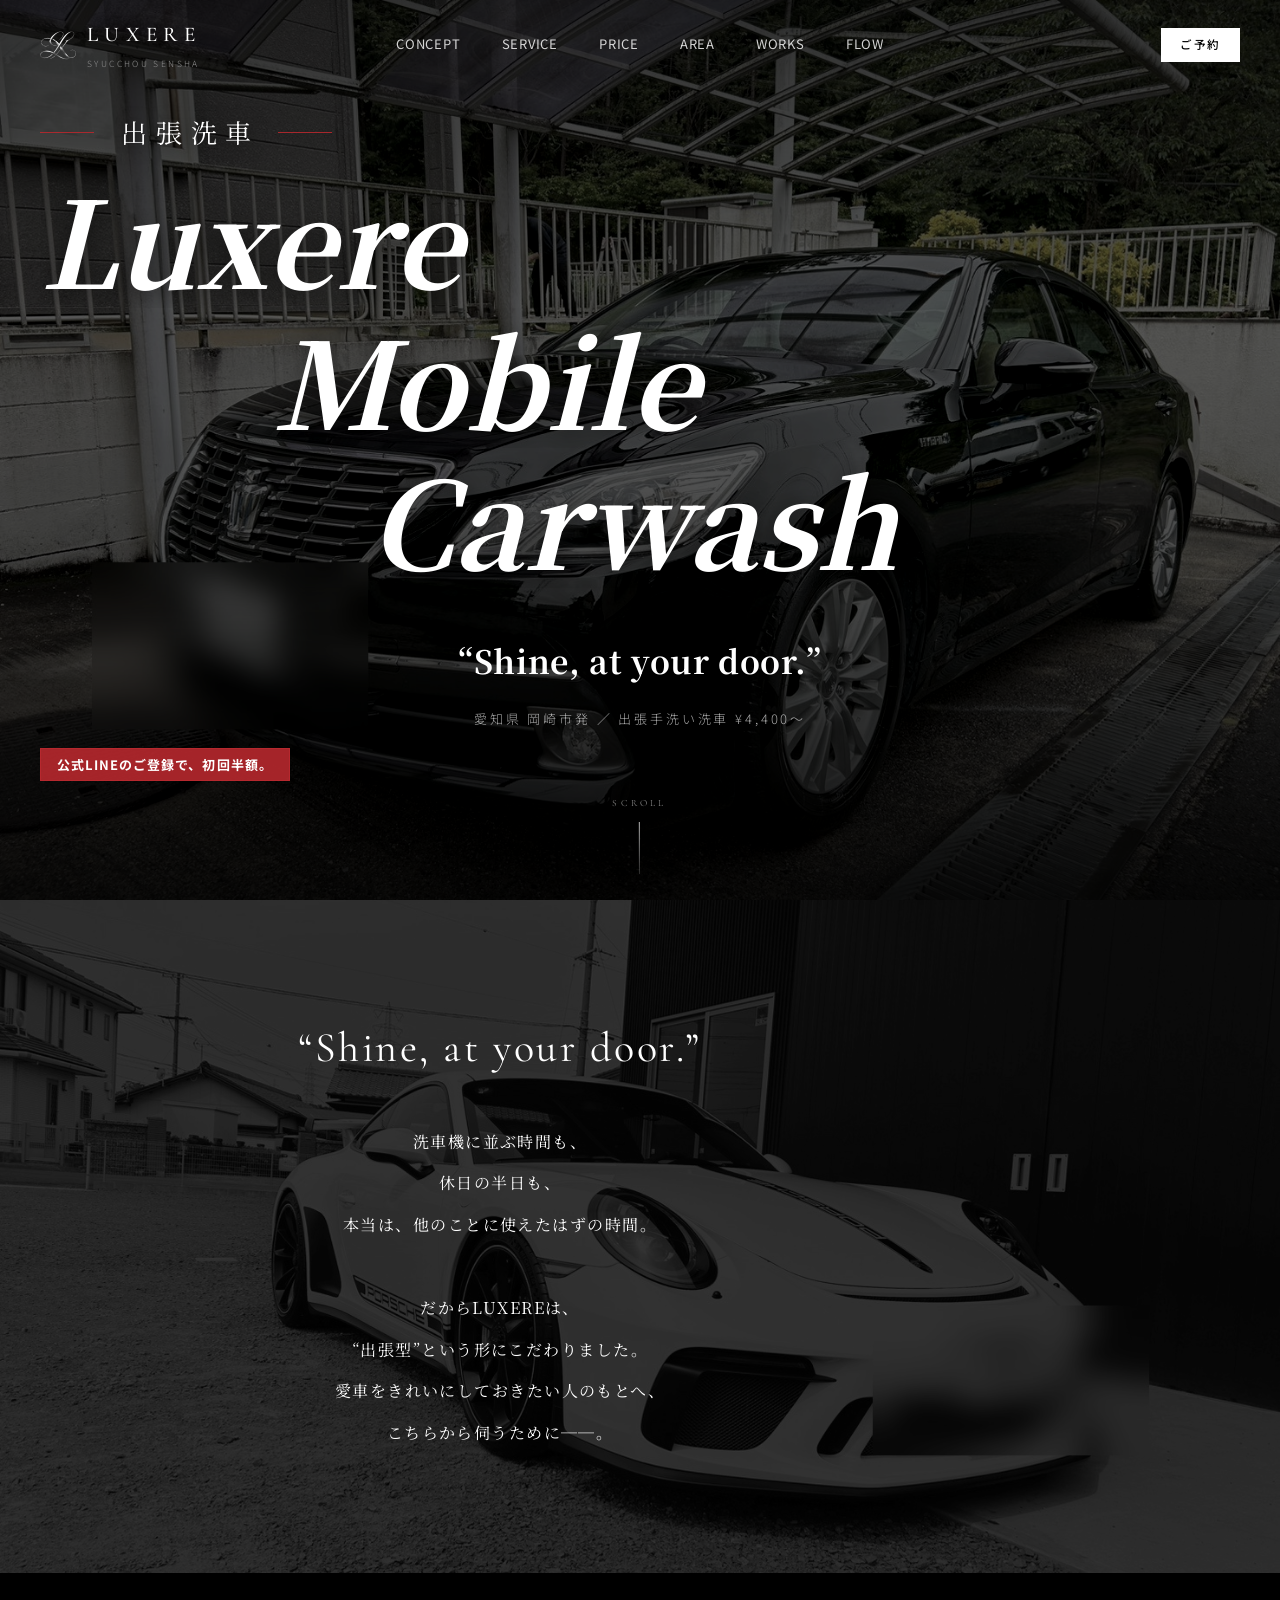
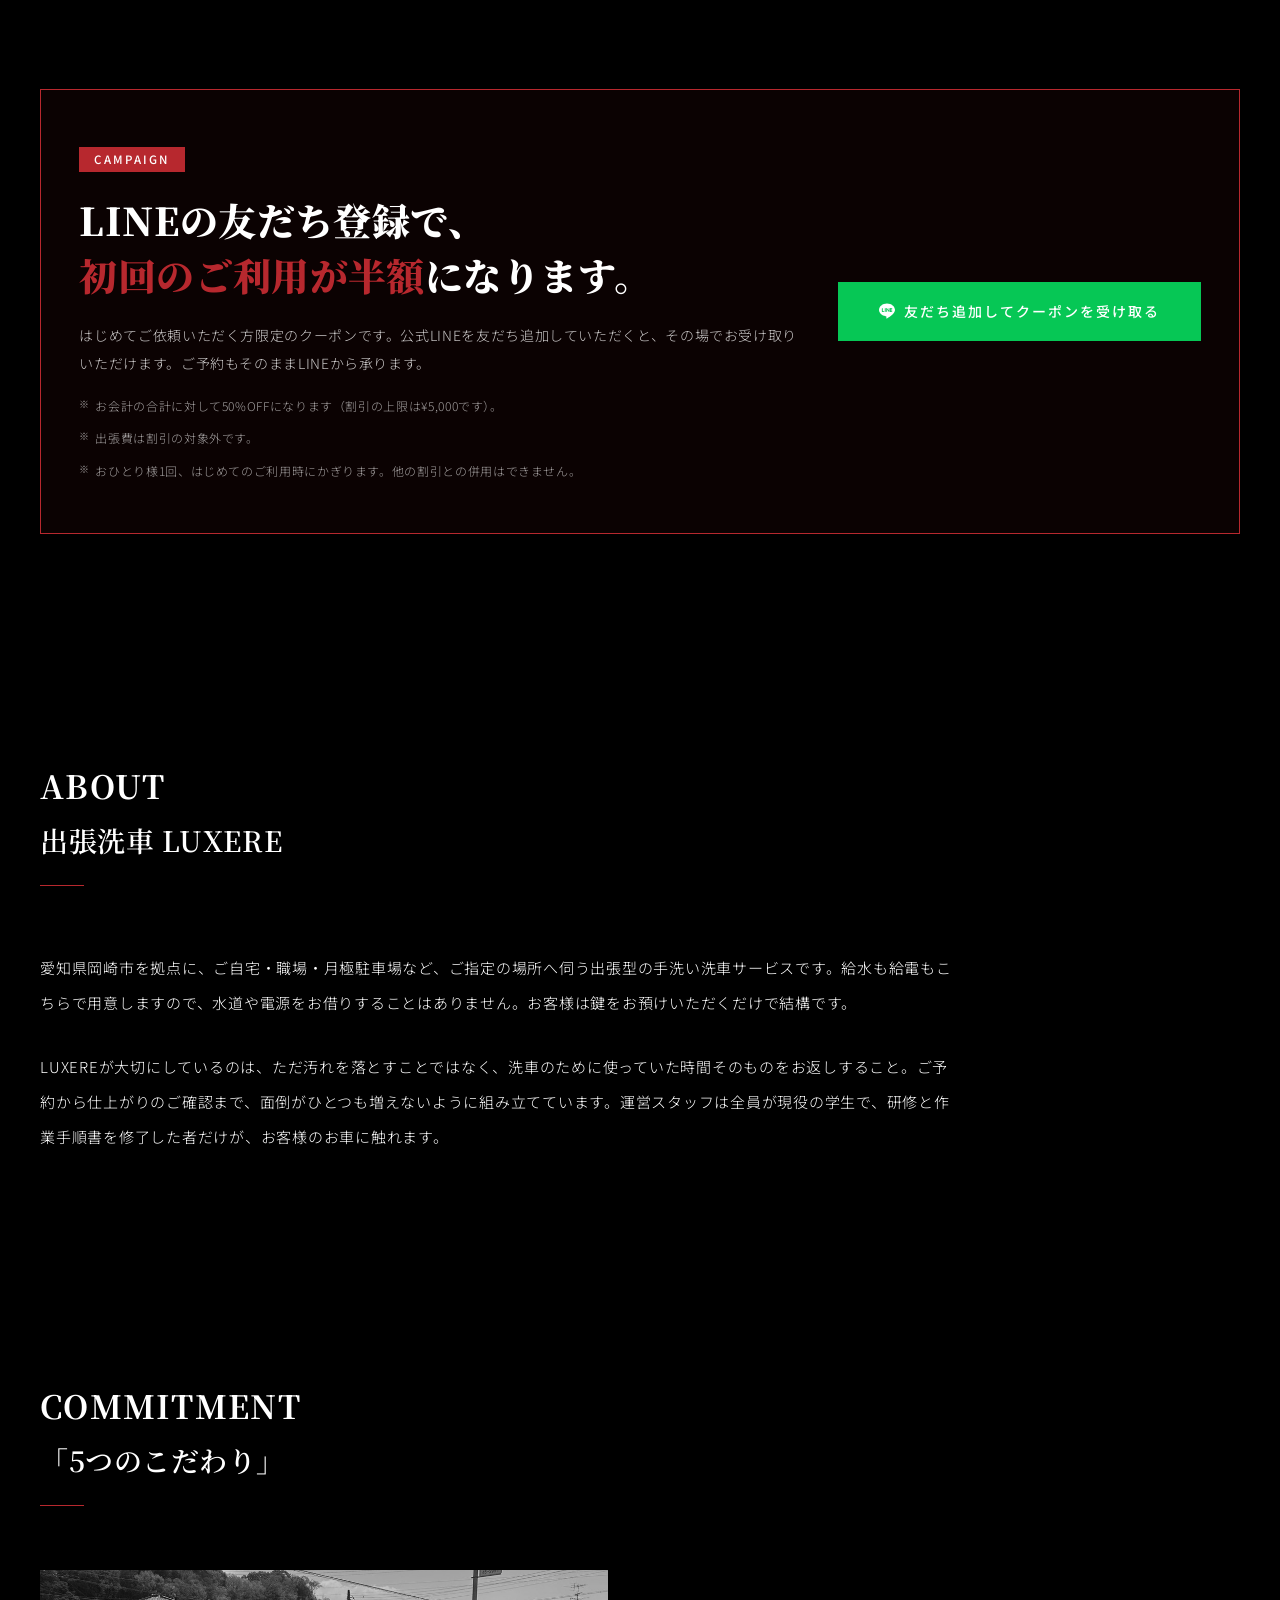
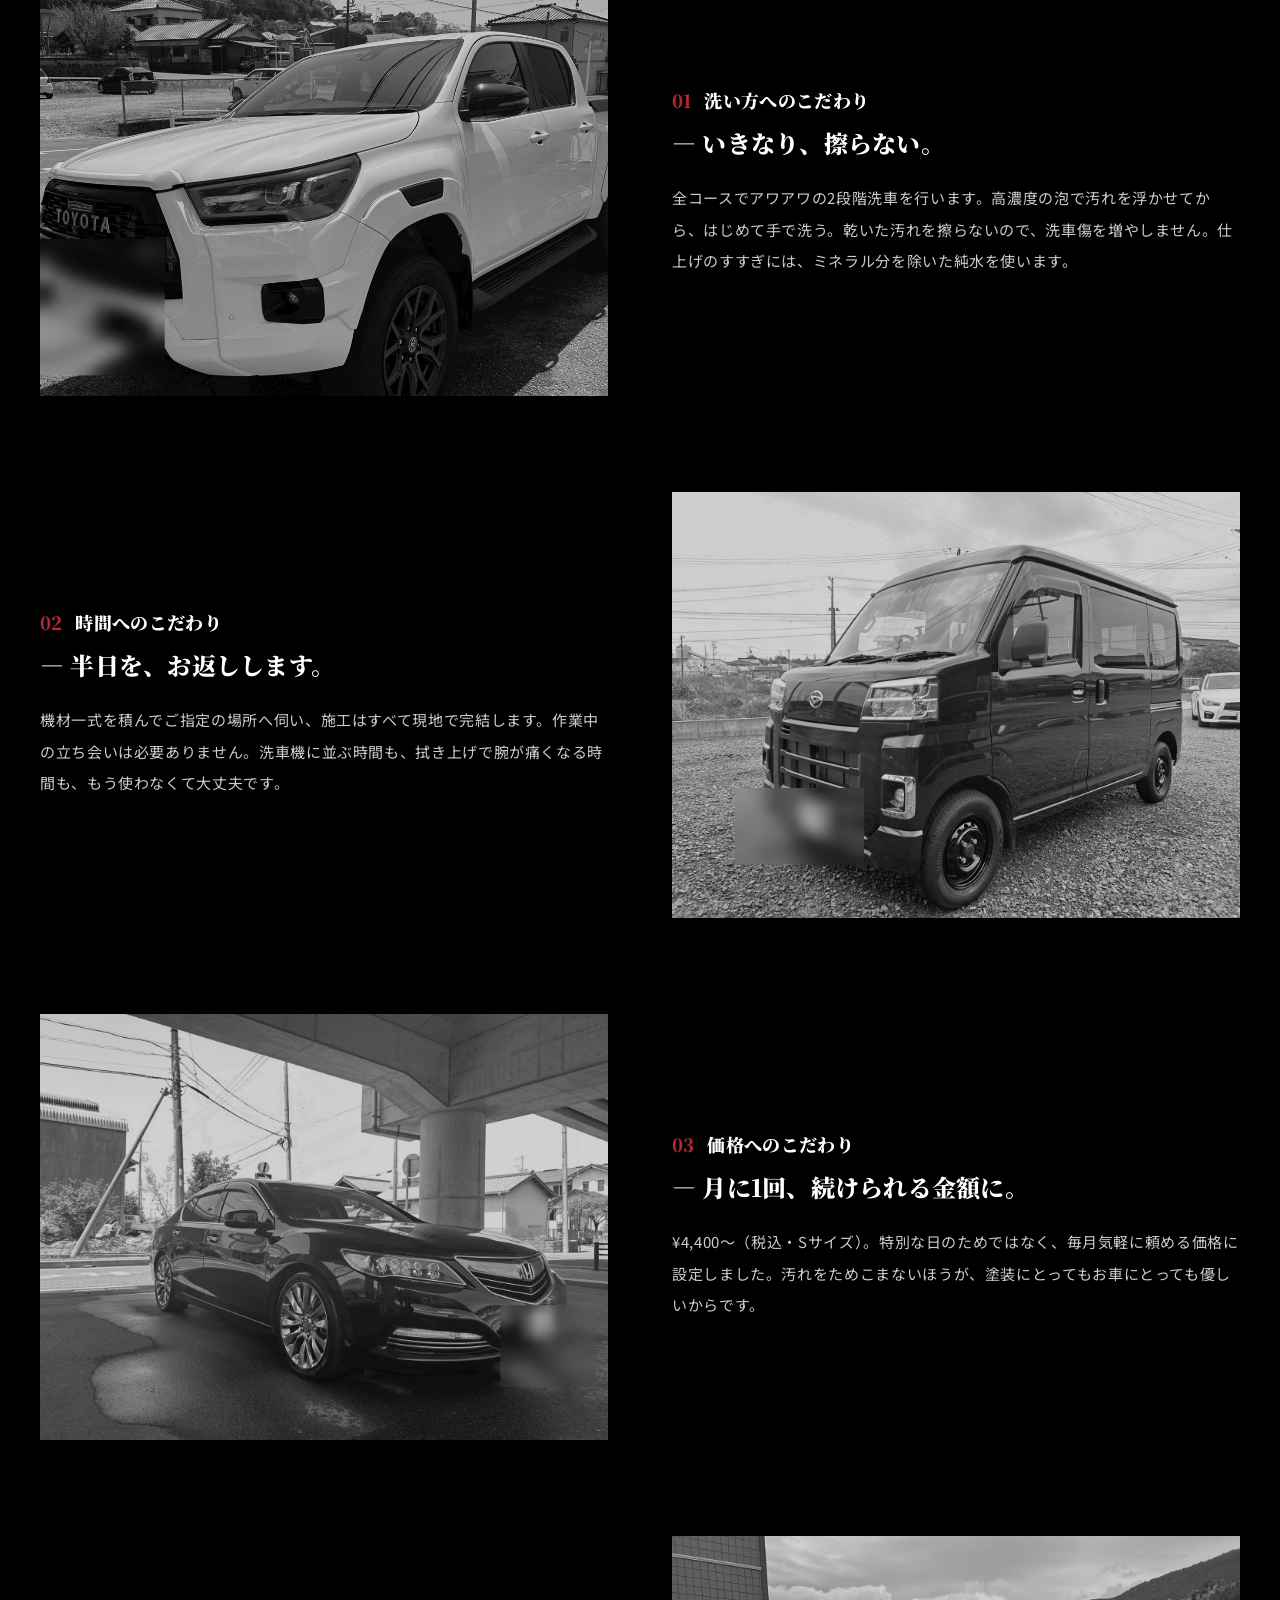
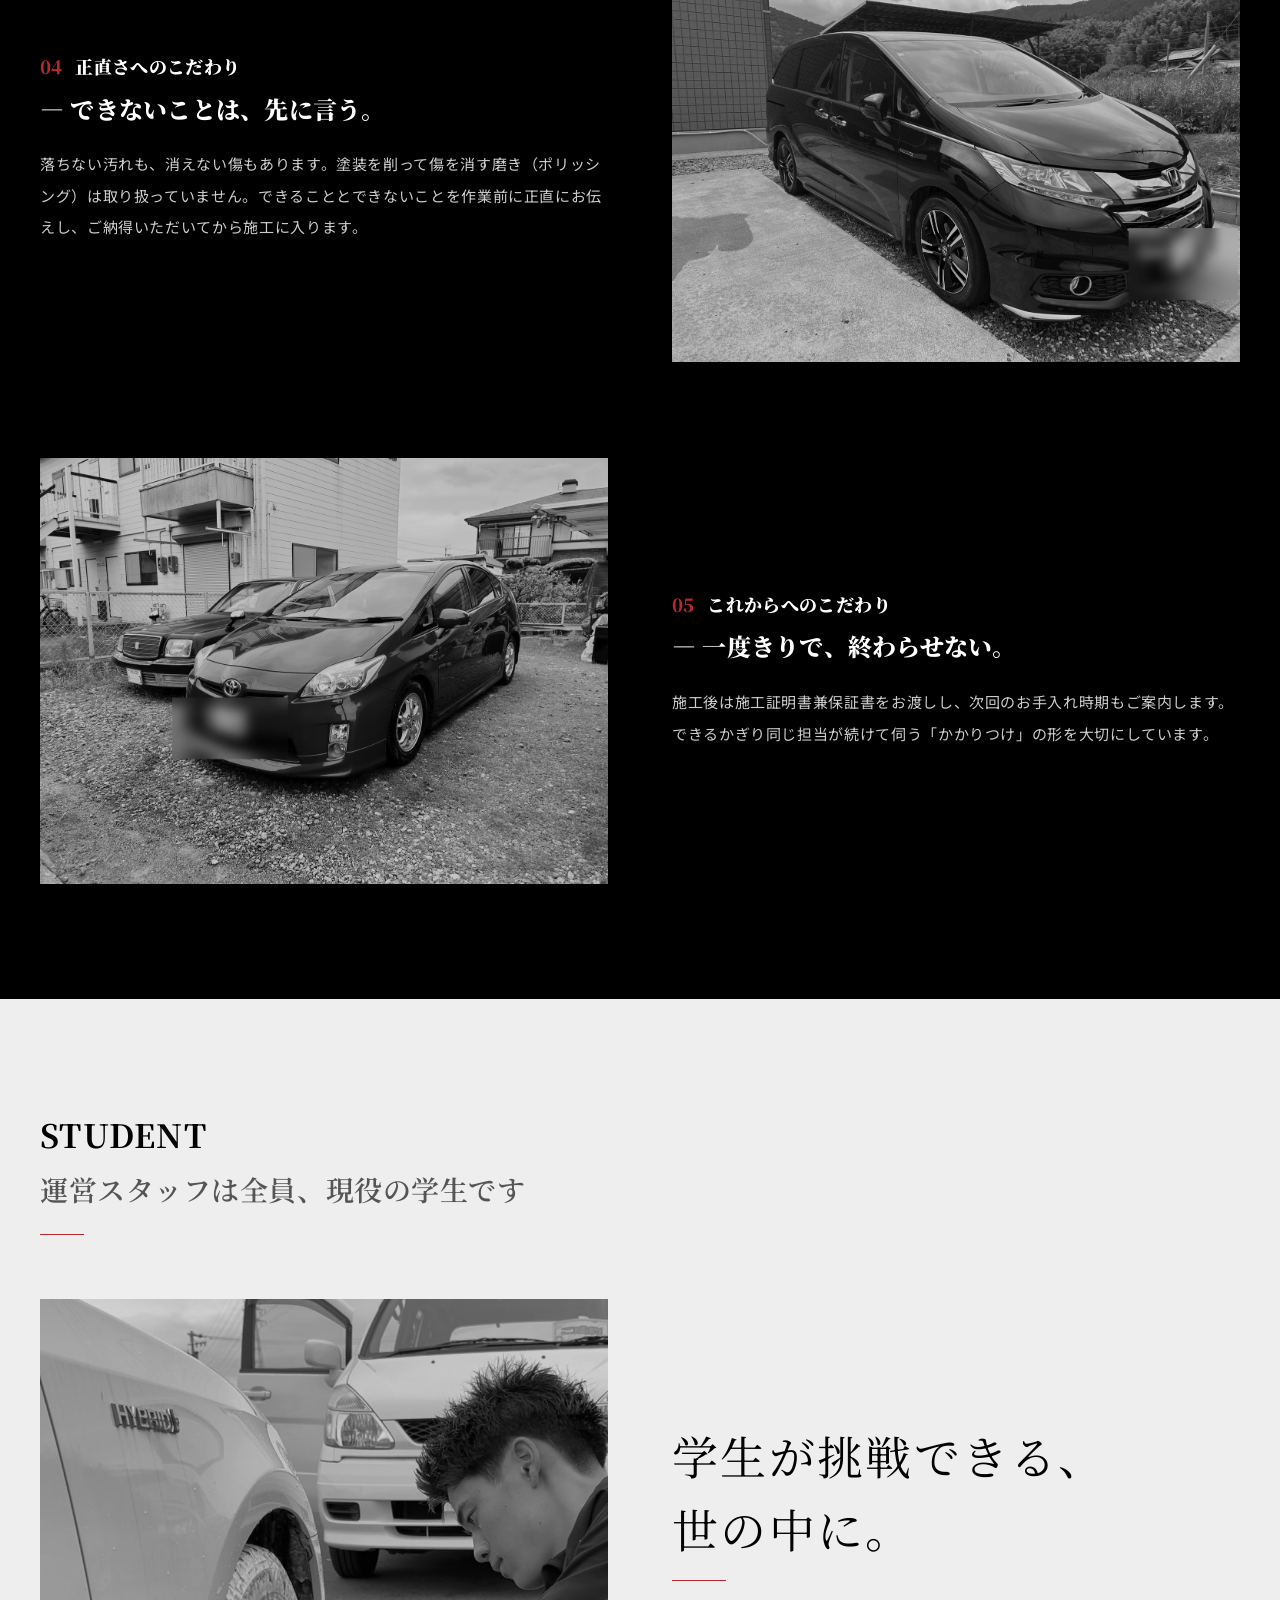
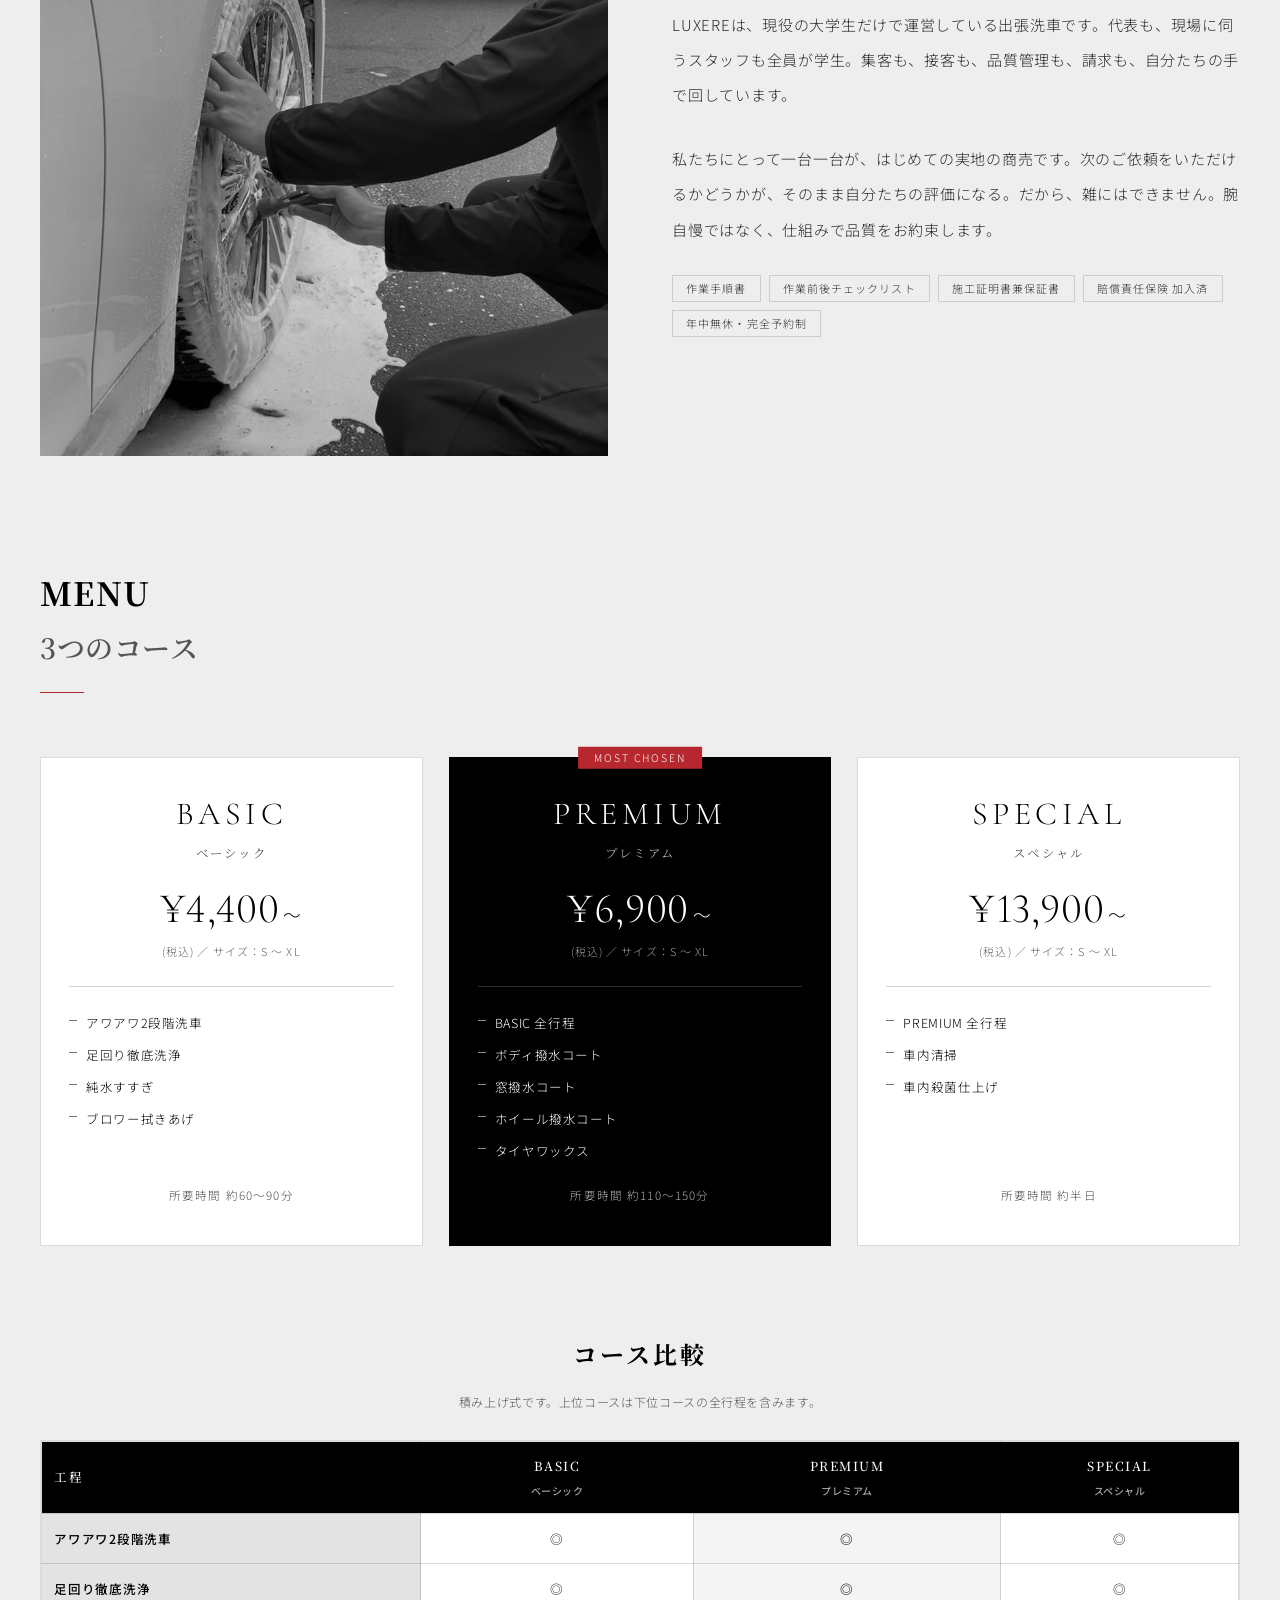
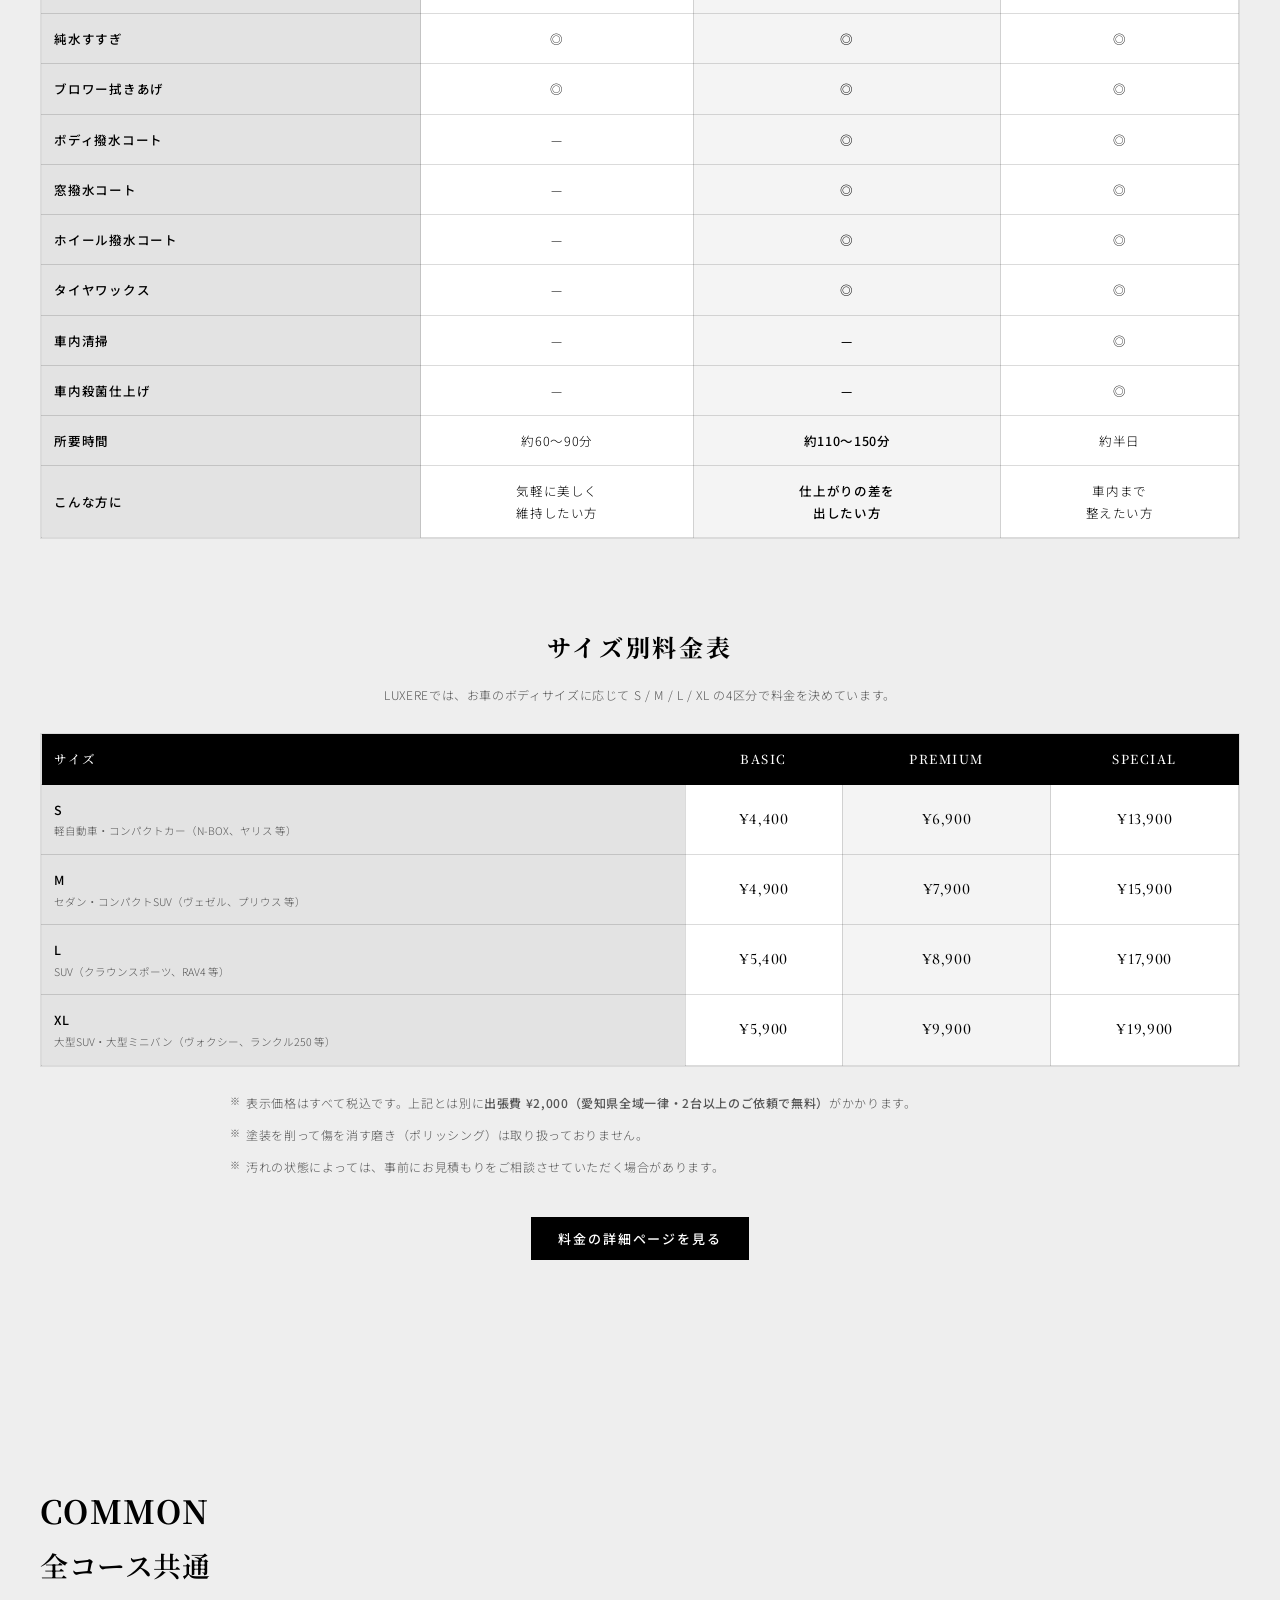
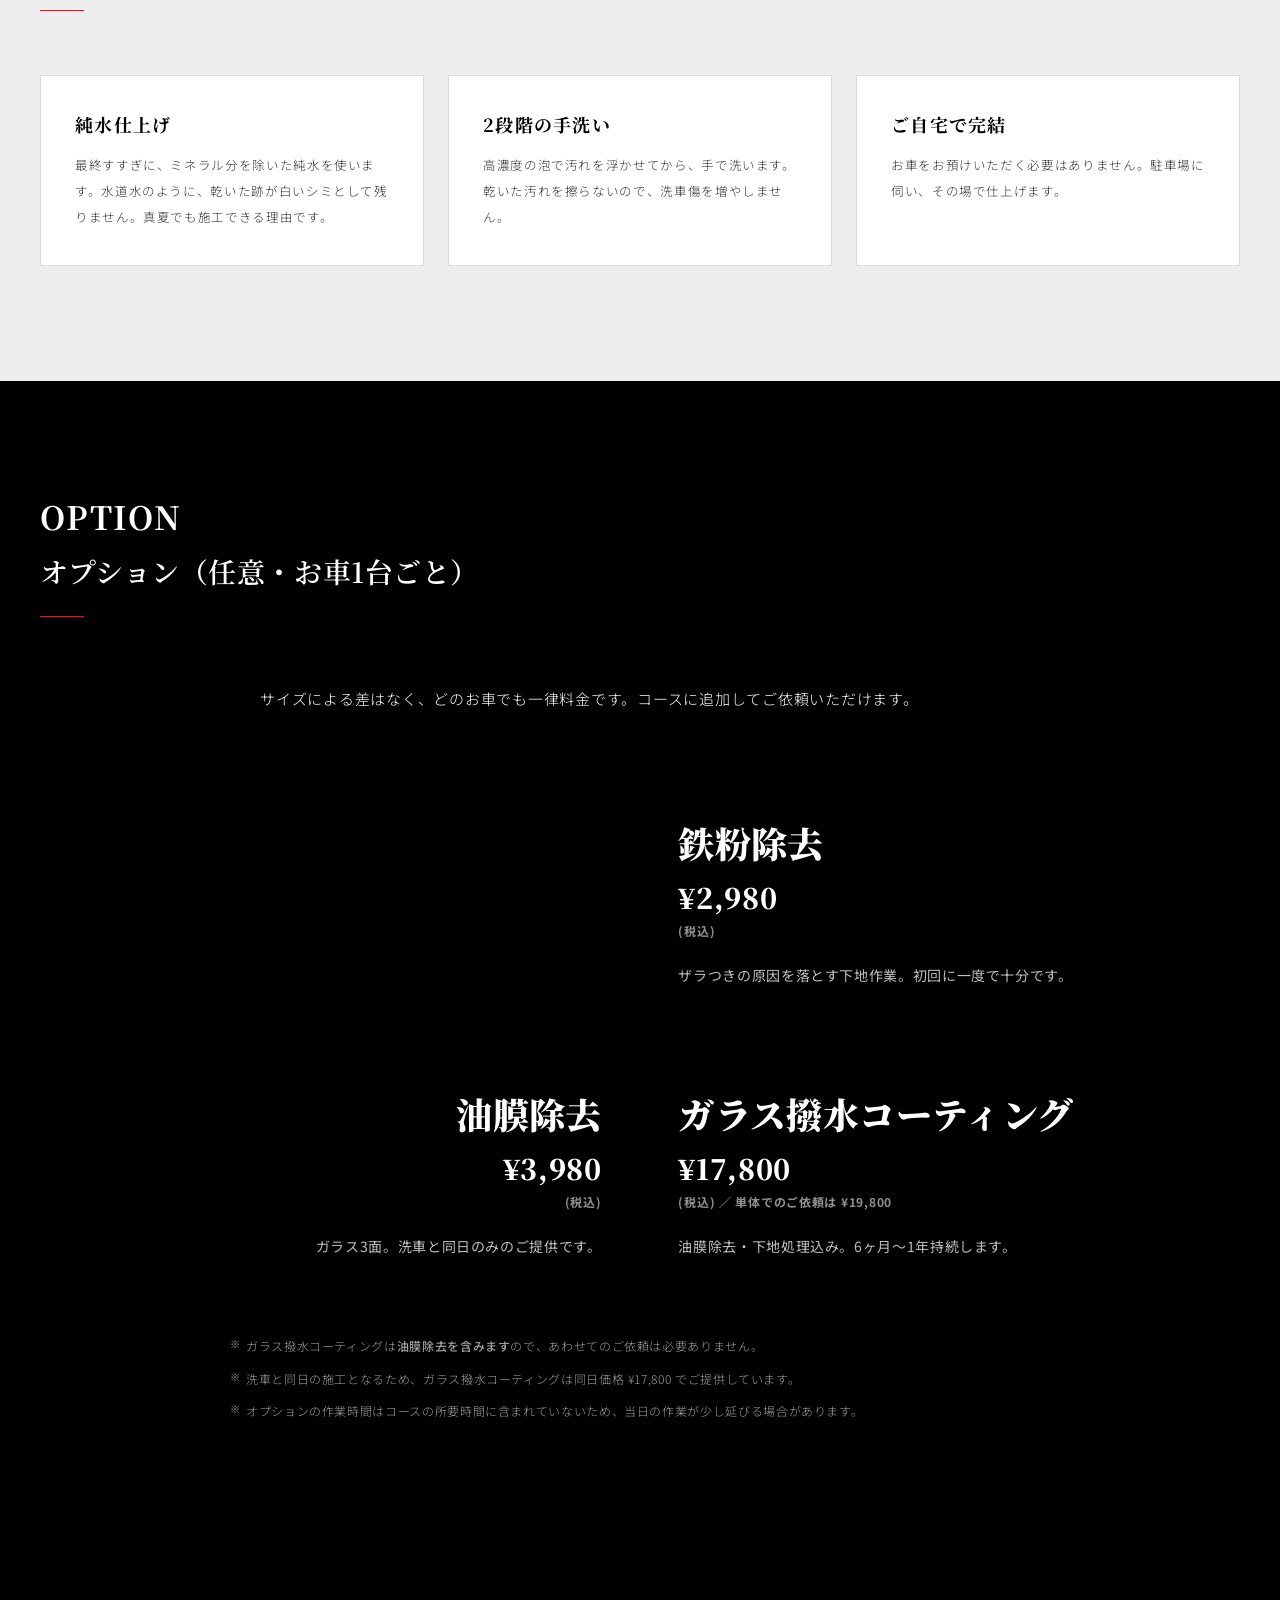
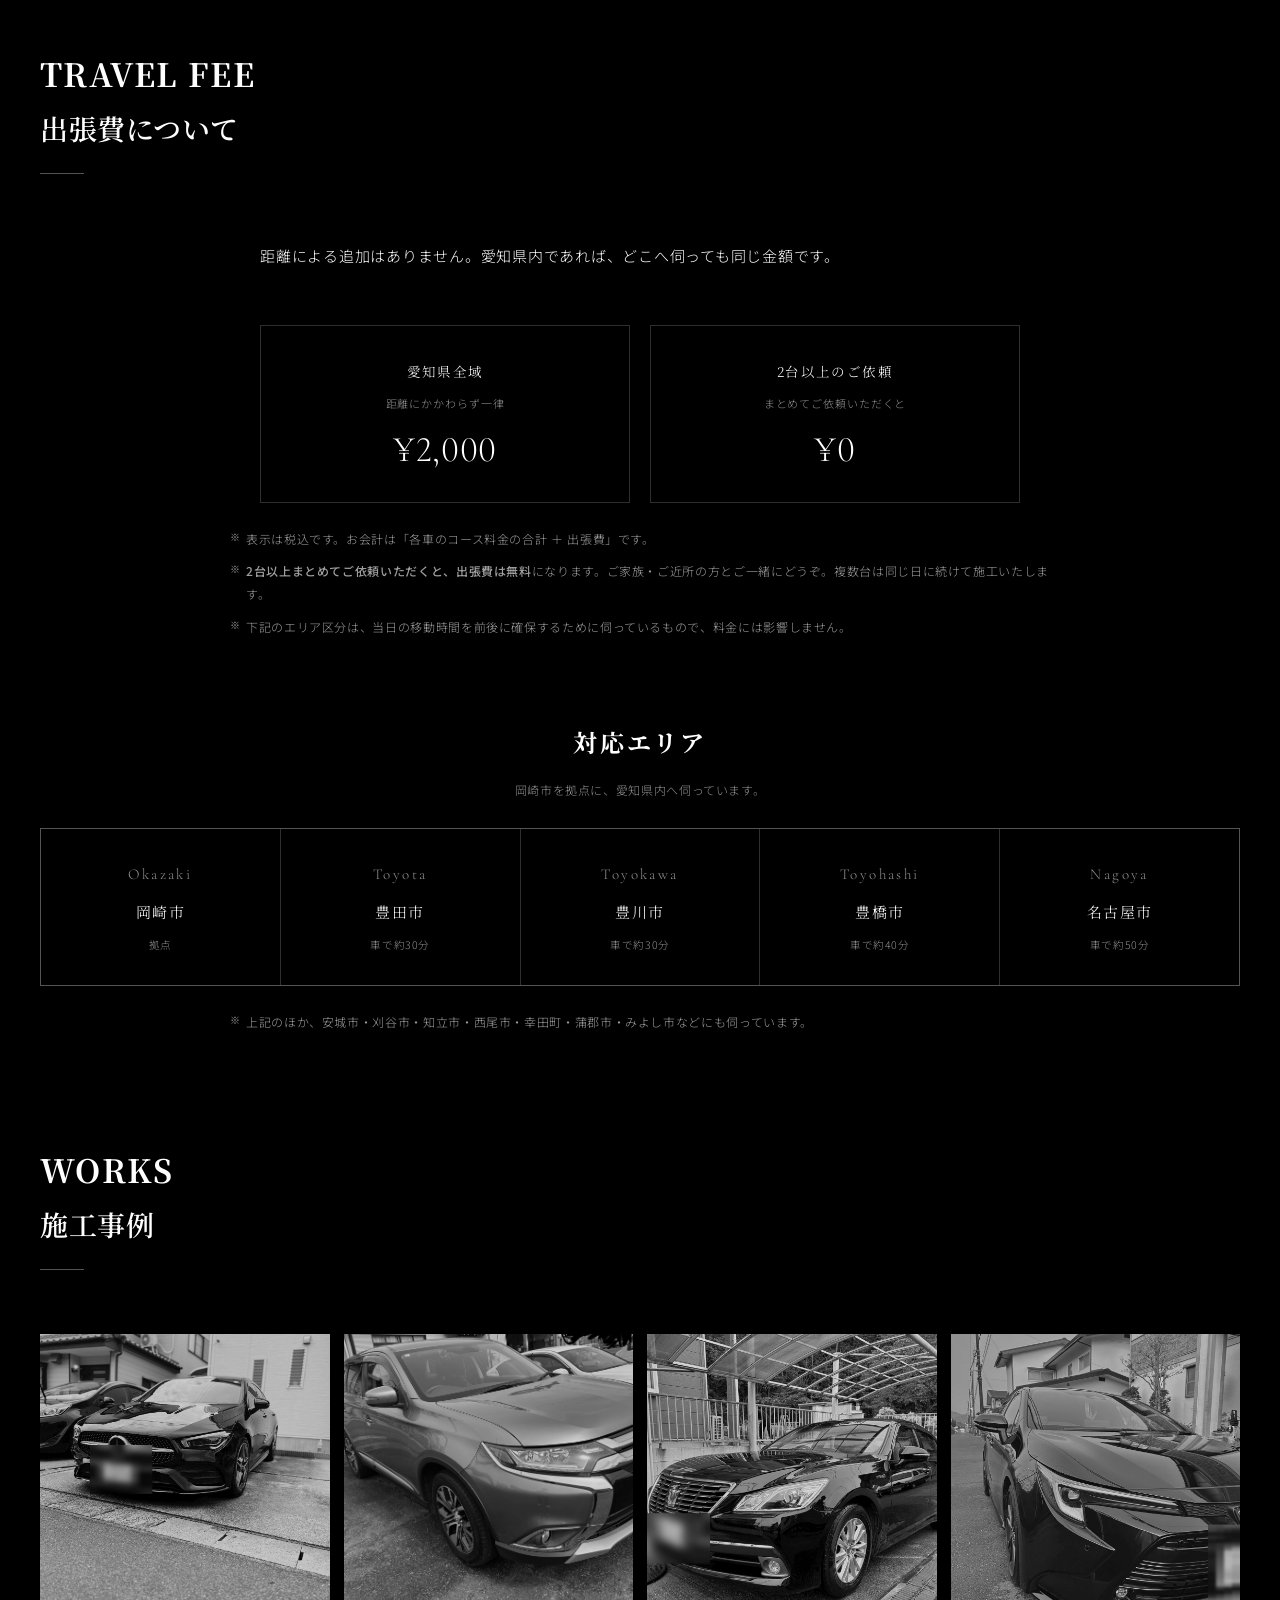
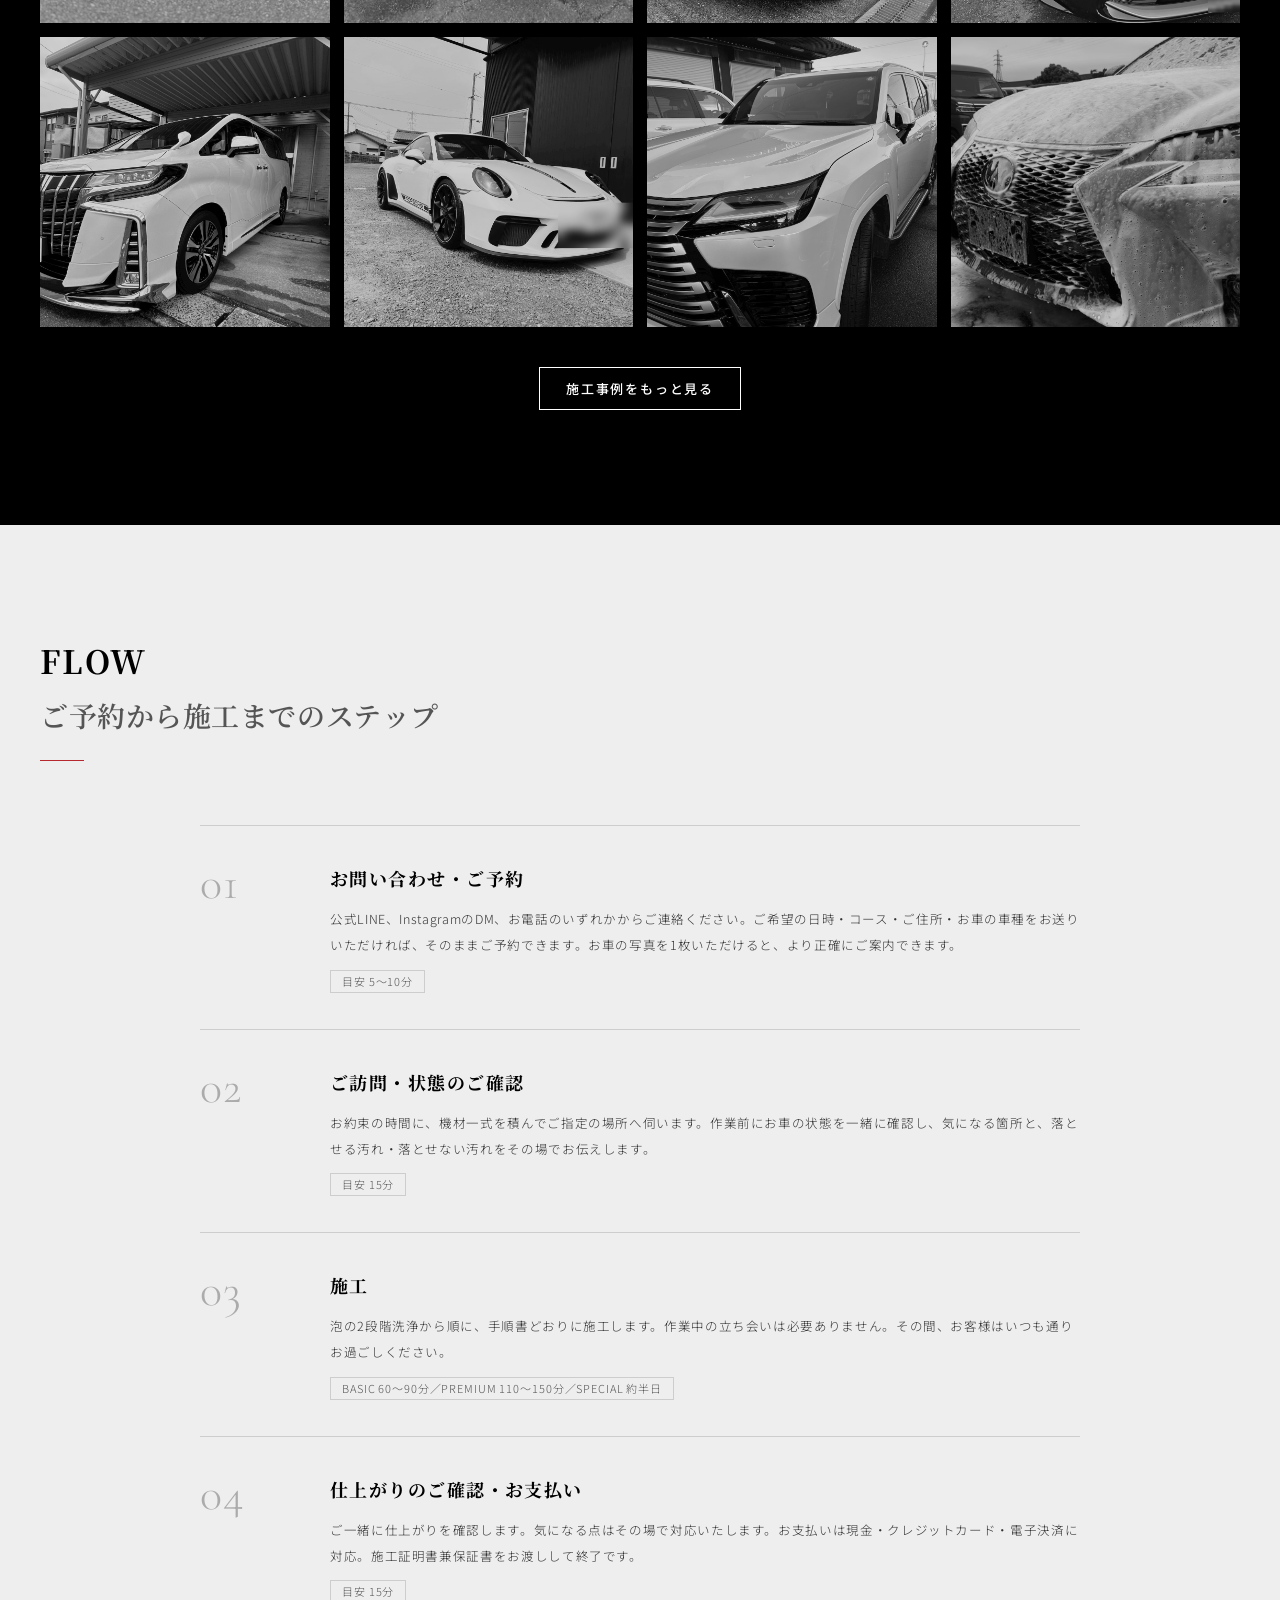
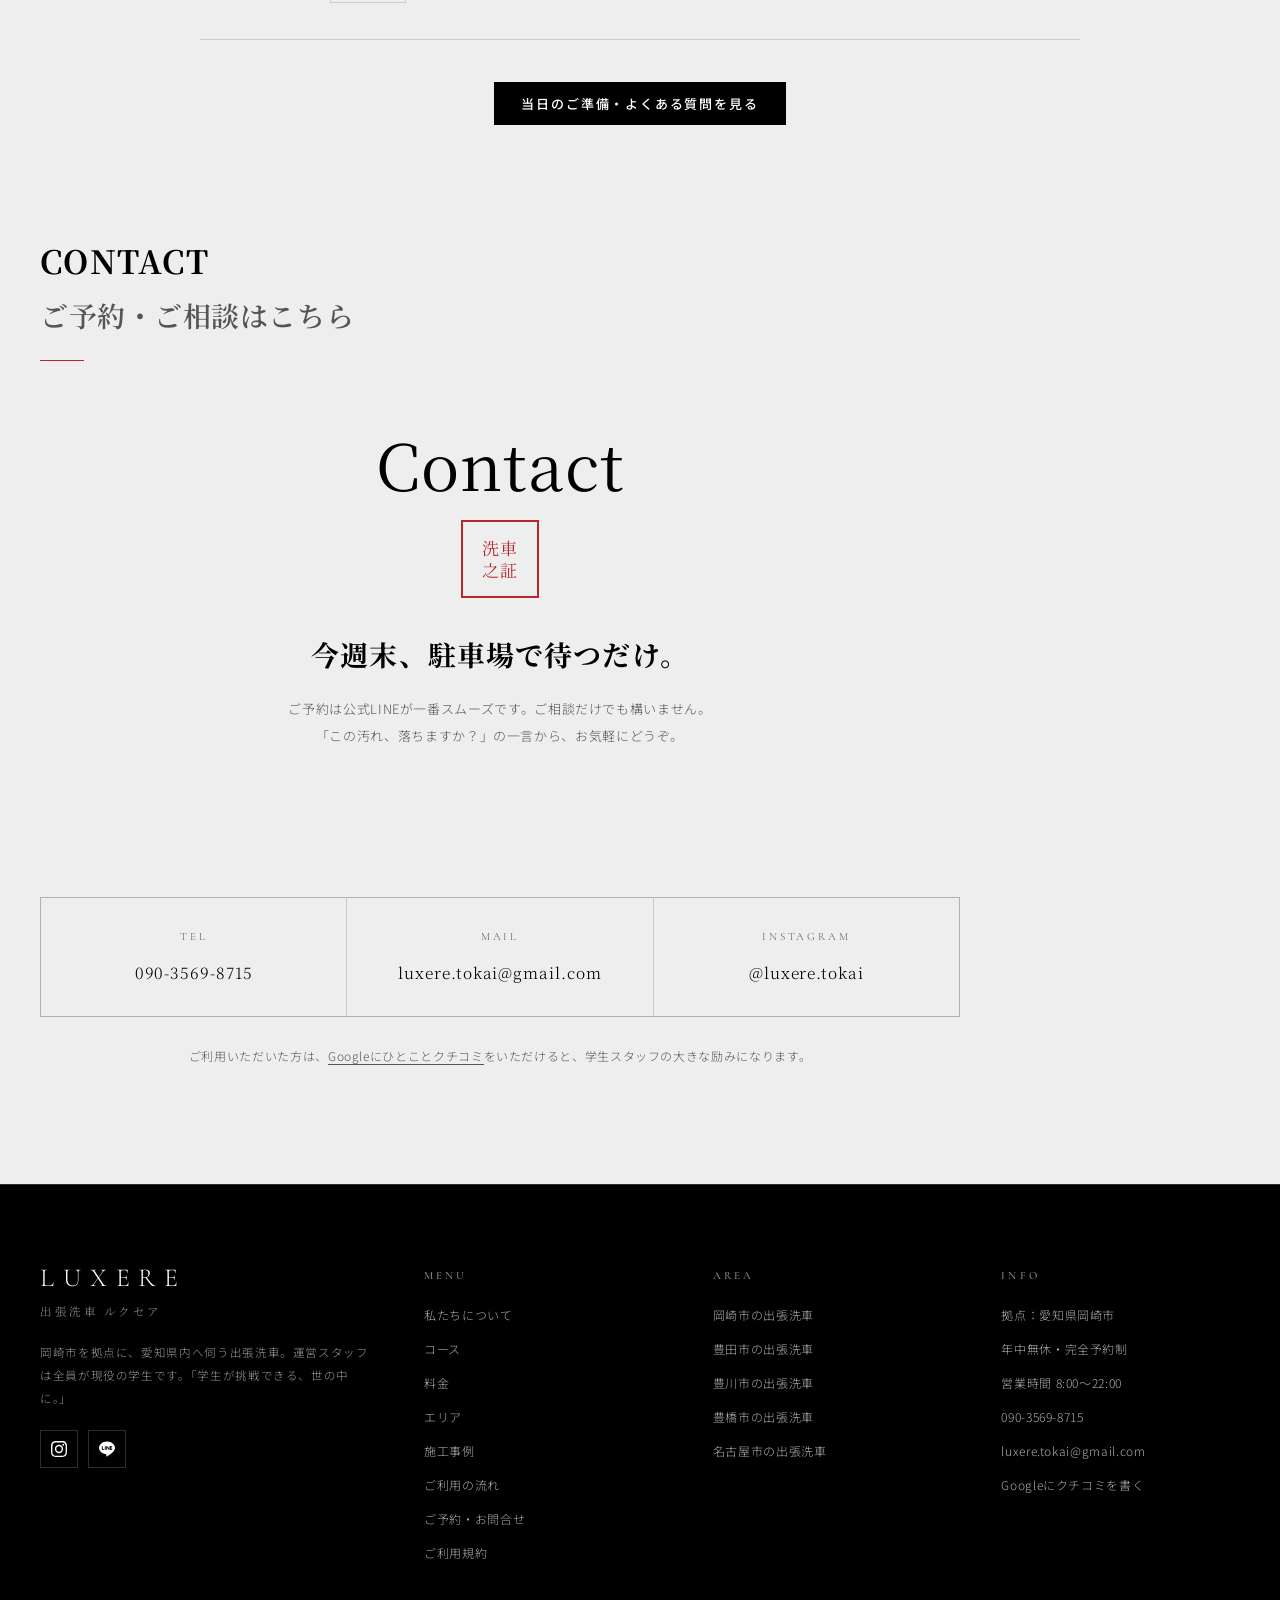
==== commit e6499a9e: "コース内容を公式コース表に統一 公式の施工内容表に合わせ、全14ページのコース工程を全面改定した。  - BASIC：アワアワ2段階洗車／足回り徹底洗浄／純水すすぎ／ブロワー拭きあげ - PREMIU" ====
--- a/index.html
+++ b/index.html
@@ -5,11 +5,11 @@
 <meta charset="UTF-8">
 <meta name="viewport" content="width=device-width,initial-scale=1">
 <title>愛知県の出張洗車｜自宅・職場で手洗い洗車 ¥4,400〜【LUXERE】</title>
-<meta name="description" content="愛知県の出張洗車ならLUXERE。岡崎市を拠点に、豊田市・豊川市・豊橋市・名古屋市などへご自宅や職場の駐車場まで伺います。全コース泡の2段階洗浄で¥4,400から（税込）。出張費は愛知県全域一律¥2,000、2台以上のご依頼で無料です。運営スタッフは全員が現役の学生です。">
+<meta name="description" content="愛知県の出張洗車ならLUXERE。岡崎市を拠点に、豊田市・豊川市・豊橋市・名古屋市などへご自宅や職場の駐車場まで伺います。全コースアワアワの2段階洗車で¥4,400から（税込）。出張費は愛知県全域一律¥2,000、2台以上のご依頼で無料です。運営スタッフは全員が現役の学生です。">
 <link rel="canonical" href="https://luxere.jp/">
 <meta property="og:type" content="website">
 <meta property="og:title" content="愛知県の出張洗車｜自宅・職場で手洗い洗車 ¥4,400〜【LUXERE】">
-<meta property="og:description" content="愛知県の出張洗車ならLUXERE。岡崎市を拠点に、豊田市・豊川市・豊橋市・名古屋市などへご自宅や職場の駐車場まで伺います。全コース泡の2段階洗浄で¥4,400から（税込）。出張費は愛知県全域一律¥2,000、2台以上のご依頼で無料です。運営スタッフは全員が現役の学生です。">
+<meta property="og:description" content="愛知県の出張洗車ならLUXERE。岡崎市を拠点に、豊田市・豊川市・豊橋市・名古屋市などへご自宅や職場の駐車場まで伺います。全コースアワアワの2段階洗車で¥4,400から（税込）。出張費は愛知県全域一律¥2,000、2台以上のご依頼で無料です。運営スタッフは全員が現役の学生です。">
 <meta property="og:url" content="https://luxere.jp/">
 <meta property="og:image" content="https://luxere.jp/assets/works/work9.jpg">
 <meta property="og:site_name" content="出張洗車LUXERE">
@@ -198,7 +198,7 @@
         <h3>LINEの友だち登録で、<br><b>初回のご利用が半額</b>になります。</h3>
         <p class="lead">はじめてご依頼いただく方限定のクーポンです。公式LINEを友だち追加していただくと、その場でお受け取りいただけます。ご予約もそのままLINEから承ります。</p>
         <ul class="notes">
-          <li>コース料金が50%OFFになります（割引の上限は¥5,000です）。</li>
+          <li>お会計の合計に対して50%OFFになります（割引の上限は¥5,000です）。</li>
           <li>出張費は割引の対象外です。</li>
           <li>おひとり様1回、はじめてのご利用時にかぎります。他の割引との併用はできません。</li>
         </ul>
@@ -242,7 +242,7 @@
         <div class="cmt-txt">
           <h3><em>01</em>洗い方へのこだわり</h3>
           <span class="dash">— いきなり、擦らない。</span>
-          <p>全コースで泡の2段階洗浄を行います。まず泡で砂やホコリを浮かせる非接触の予備洗浄をしてから、高濃度シャンプーでの手洗いへ。塗装に残る細かなキズの原因を、はじめの一手で減らします。</p>
+          <p>全コースでアワアワの2段階洗車を行います。高濃度の泡で汚れを浮かせてから、はじめて手で洗う。乾いた汚れを擦らないので、洗車傷を増やしません。仕上げのすすぎには、ミネラル分を除いた純水を使います。</p>
         </div>
       </article>
 
@@ -320,49 +320,46 @@
     <div class="plans">
       <article class="plan rv">
         <div class="en">BASIC</div>
-        <div class="jp">2段階手洗い洗車</div>
+        <div class="jp">ベーシック</div>
         <div class="yen">¥4,400<small>〜</small></div>
         <div class="meta">(税込) ／ サイズ：S 〜 XL</div>
         <div class="rule"></div>
         <ul>
-          <li>泡での非接触プレウォッシュ</li>
-          <li>高濃度シャンプーでの手洗い</li>
-          <li>ホイール洗浄</li>
-          <li>窓ガラスクリーニング</li>
-          <li>撥水クロス仕上げ</li>
+          <li>アワアワ2段階洗車</li>
+          <li>足回り徹底洗浄</li>
+          <li>純水すすぎ</li>
+          <li>ブロワー拭きあげ</li>
         </ul>
         <div class="time">所要時間 約60〜90分</div>
       </article>
 
       <article class="plan pop rv" data-d="1">
-        <div class="plan-tag">一番人気</div>
+        <div class="plan-tag">MOST CHOSEN</div>
         <div class="en">PREMIUM</div>
-        <div class="jp">洗車＋コーティング</div>
+        <div class="jp">プレミアム</div>
         <div class="yen">¥6,900<small>〜</small></div>
         <div class="meta">(税込) ／ サイズ：S 〜 XL</div>
         <div class="rule"></div>
         <ul>
-          <li>BASICの全工程</li>
-          <li>ホイール内面まで洗浄</li>
-          <li>タイヤワックス仕上げ</li>
-          <li>樹脂パーツ保護コート</li>
-          <li>ボディ鏡面コーティング（約1ヶ月持続）</li>
+          <li>BASIC 全行程</li>
+          <li>ボディ撥水コート</li>
+          <li>窓撥水コート</li>
+          <li>ホイール撥水コート</li>
+          <li>タイヤワックス</li>
         </ul>
         <div class="time">所要時間 約110〜150分</div>
       </article>
 
       <article class="plan rv" data-d="2">
         <div class="en">SPECIAL</div>
-        <div class="jp">外装＋車内清掃</div>
+        <div class="jp">スペシャル</div>
         <div class="yen">¥13,900<small>〜</small></div>
         <div class="meta">(税込) ／ サイズ：S 〜 XL</div>
         <div class="rule"></div>
         <ul>
-          <li>PREMIUMの全工程</li>
-          <li>車内清掃（フロアマット・シート全般）</li>
-          <li>内装全面拭き上げ</li>
-          <li>ダッシュボード・コンソール・ドアトリム清掃</li>
-          <li>除菌・消臭施工</li>
+          <li>PREMIUM 全行程</li>
+          <li>車内清掃</li>
+          <li>車内殺菌仕上げ</li>
         </ul>
         <div class="time">所要時間 約半日</div>
       </article>
@@ -371,28 +368,30 @@
     <!-- 比較表 -->
     <div style="margin-top:clamp(50px,7vw,84px)">
       <div class="tbl-h rv">コース比較</div>
-      <div class="tbl-note rv">迷ったら、洗車とコーティングが一体になった PREMIUM が一番人気です。</div>
+      <div class="tbl-note rv">積み上げ式です。上位コースは下位コースの全行程を含みます。</div>
       <div class="scroller rv">
         <table class="t">
           <thead>
             <tr>
               <th style="text-align:left">工程</th>
-              <th>BASIC<small>洗車のみ</small></th>
-              <th>PREMIUM<small>＋コーティング</small></th>
-              <th>SPECIAL<small>＋車内清掃</small></th>
+              <th>BASIC<small>ベーシック</small></th>
+              <th>PREMIUM<small>プレミアム</small></th>
+              <th>SPECIAL<small>スペシャル</small></th>
             </tr>
           </thead>
           <tbody>
-            <tr><th>泡の2段階洗浄</th><td>◎</td><td class="pop">◎</td><td>◎</td></tr>
-            <tr><th>高濃度シャンプー手洗い</th><td>◎</td><td class="pop">◎</td><td>◎</td></tr>
-            <tr><th>ホイール洗浄</th><td>外側</td><td class="pop">内面まで</td><td>内面まで</td></tr>
-            <tr><th>窓ガラスクリーニング</th><td>◎</td><td class="pop">◎</td><td>◎</td></tr>
-            <tr><th>仕上げ</th><td>撥水クロス</td><td class="pop">ボディ鏡面コーティング<br>（約1ヶ月持続）</td><td>ボディ鏡面コーティング<br>（約1ヶ月持続）</td></tr>
+            <tr><th>アワアワ2段階洗車</th><td>◎</td><td class="pop">◎</td><td>◎</td></tr>
+            <tr><th>足回り徹底洗浄</th><td>◎</td><td class="pop">◎</td><td>◎</td></tr>
+            <tr><th>純水すすぎ</th><td>◎</td><td class="pop">◎</td><td>◎</td></tr>
+            <tr><th>ブロワー拭きあげ</th><td>◎</td><td class="pop">◎</td><td>◎</td></tr>
+            <tr><th>ボディ撥水コート</th><td>—</td><td class="pop">◎</td><td>◎</td></tr>
+            <tr><th>窓撥水コート</th><td>—</td><td class="pop">◎</td><td>◎</td></tr>
+            <tr><th>ホイール撥水コート</th><td>—</td><td class="pop">◎</td><td>◎</td></tr>
             <tr><th>タイヤワックス</th><td>—</td><td class="pop">◎</td><td>◎</td></tr>
-            <tr><th>樹脂パーツ保護コート</th><td>—</td><td class="pop">◎</td><td>◎</td></tr>
-            <tr><th>車内清掃・除菌消臭</th><td>—</td><td class="pop">—</td><td>◎</td></tr>
+            <tr><th>車内清掃</th><td>—</td><td class="pop">—</td><td>◎</td></tr>
+            <tr><th>車内殺菌仕上げ</th><td>—</td><td class="pop">—</td><td>◎</td></tr>
             <tr><th>所要時間</th><td>約60〜90分</td><td class="pop">約110〜150分</td><td>約半日</td></tr>
-            <tr><th>こんな方に</th><td>こまめに洗っている方</td><td class="pop">はじめての方<br>艶と撥水を出したい方</td><td>車内までまとめて<br>整えたい方</td></tr>
+            <tr><th>こんな方に</th><td>気軽に美しく<br>維持したい方</td><td class="pop">仕上がりの差を<br>出したい方</td><td>車内まで<br>整えたい方</td></tr>
           </tbody>
         </table>
       </div>
@@ -432,6 +431,31 @@
   </div>
 </section>
 
+<!-- ================= COMMON ================= -->
+<section class="sec sec--light" id="common">
+  <div class="wrap">
+    <div class="lbl rv">
+      <h2>COMMON</h2>
+      <div class="sec-jp">全コース共通</div>
+      <div class="bar"></div>
+    </div>
+    <div class="grid-3">
+      <article class="card rv">
+        <h3>純水仕上げ</h3>
+        <p>最終すすぎに、ミネラル分を除いた純水を使います。水道水のように、乾いた跡が白いシミとして残りません。真夏でも施工できる理由です。</p>
+      </article>
+      <article class="card rv" data-d="1">
+        <h3>2段階の手洗い</h3>
+        <p>高濃度の泡で汚れを浮かせてから、手で洗います。乾いた汚れを擦らないので、洗車傷を増やしません。</p>
+      </article>
+      <article class="card rv" data-d="2">
+        <h3>ご自宅で完結</h3>
+        <p>お車をお預けいただく必要はありません。駐車場に伺い、その場で仕上げます。</p>
+      </article>
+    </div>
+  </div>
+</section>
+
 <!-- ================= OPTION ================= -->
 <section class="sec sec--dark" id="option">
   <div class="wrap">
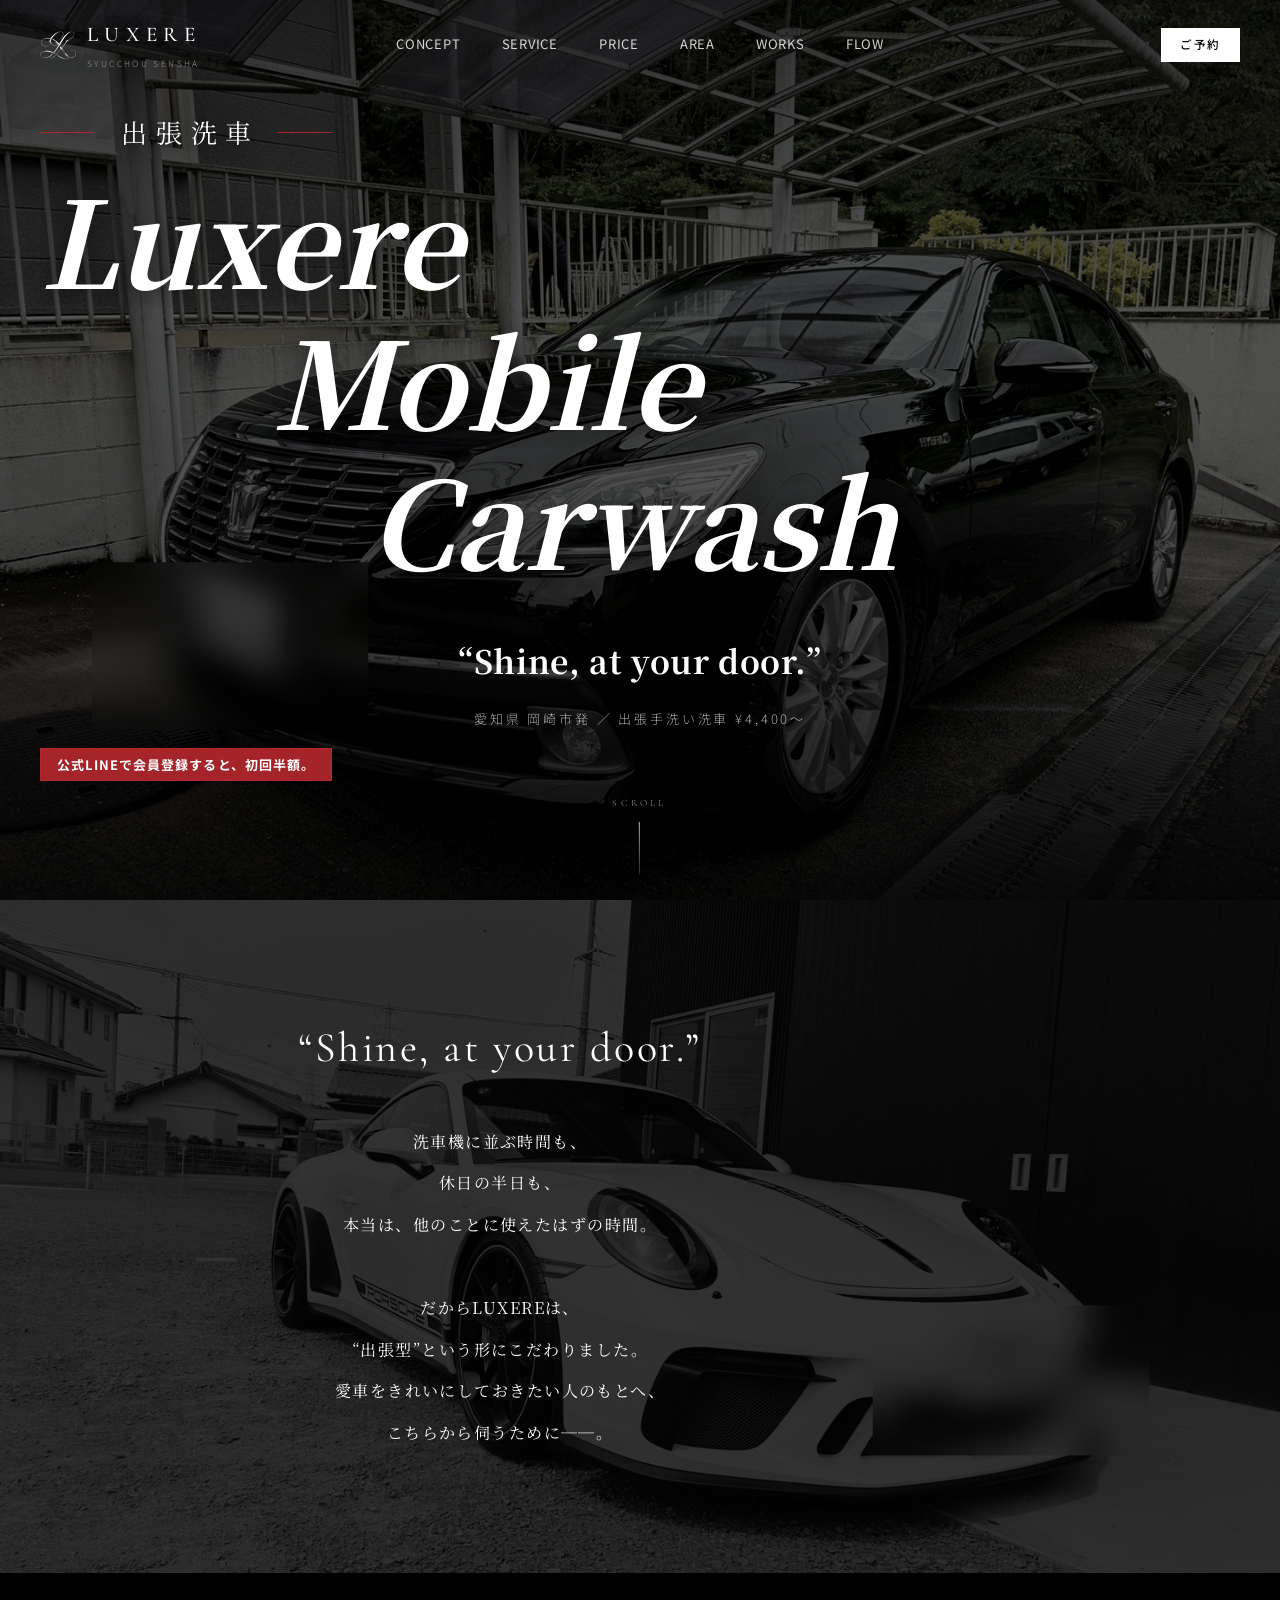
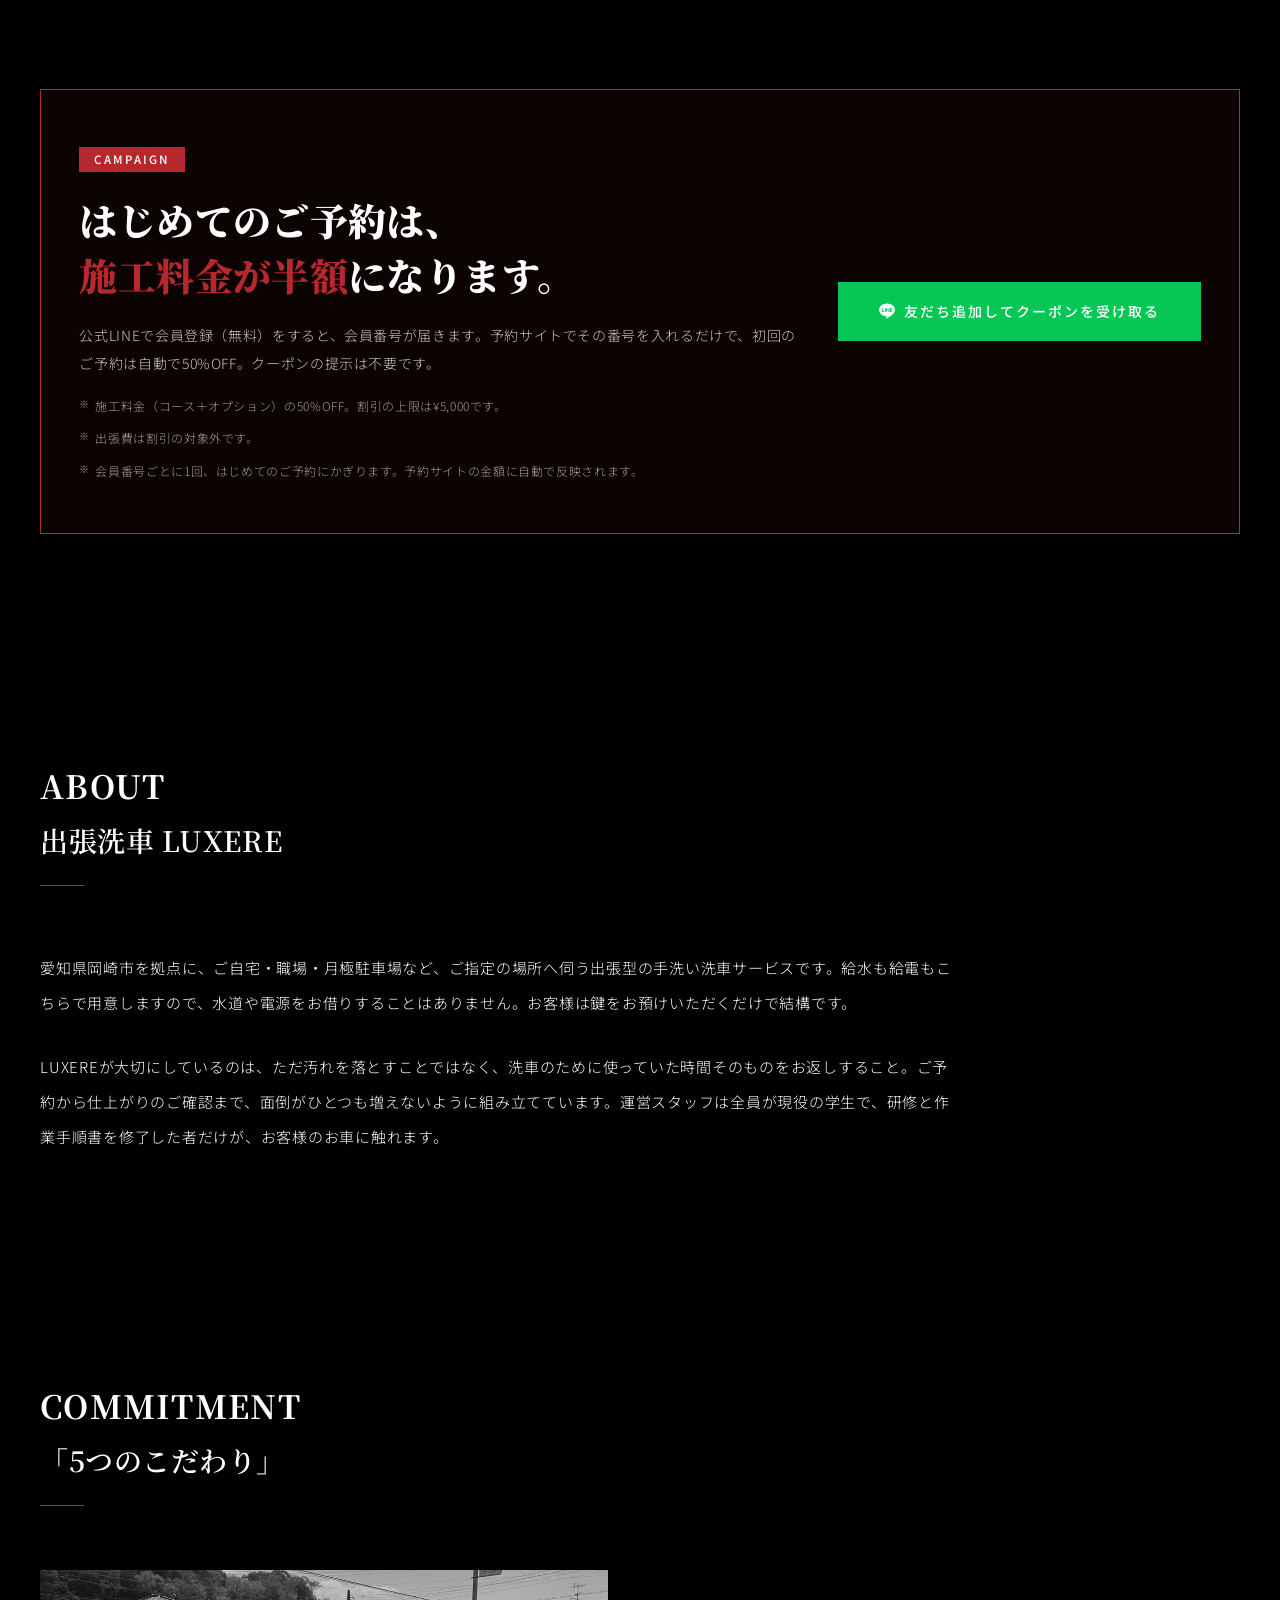
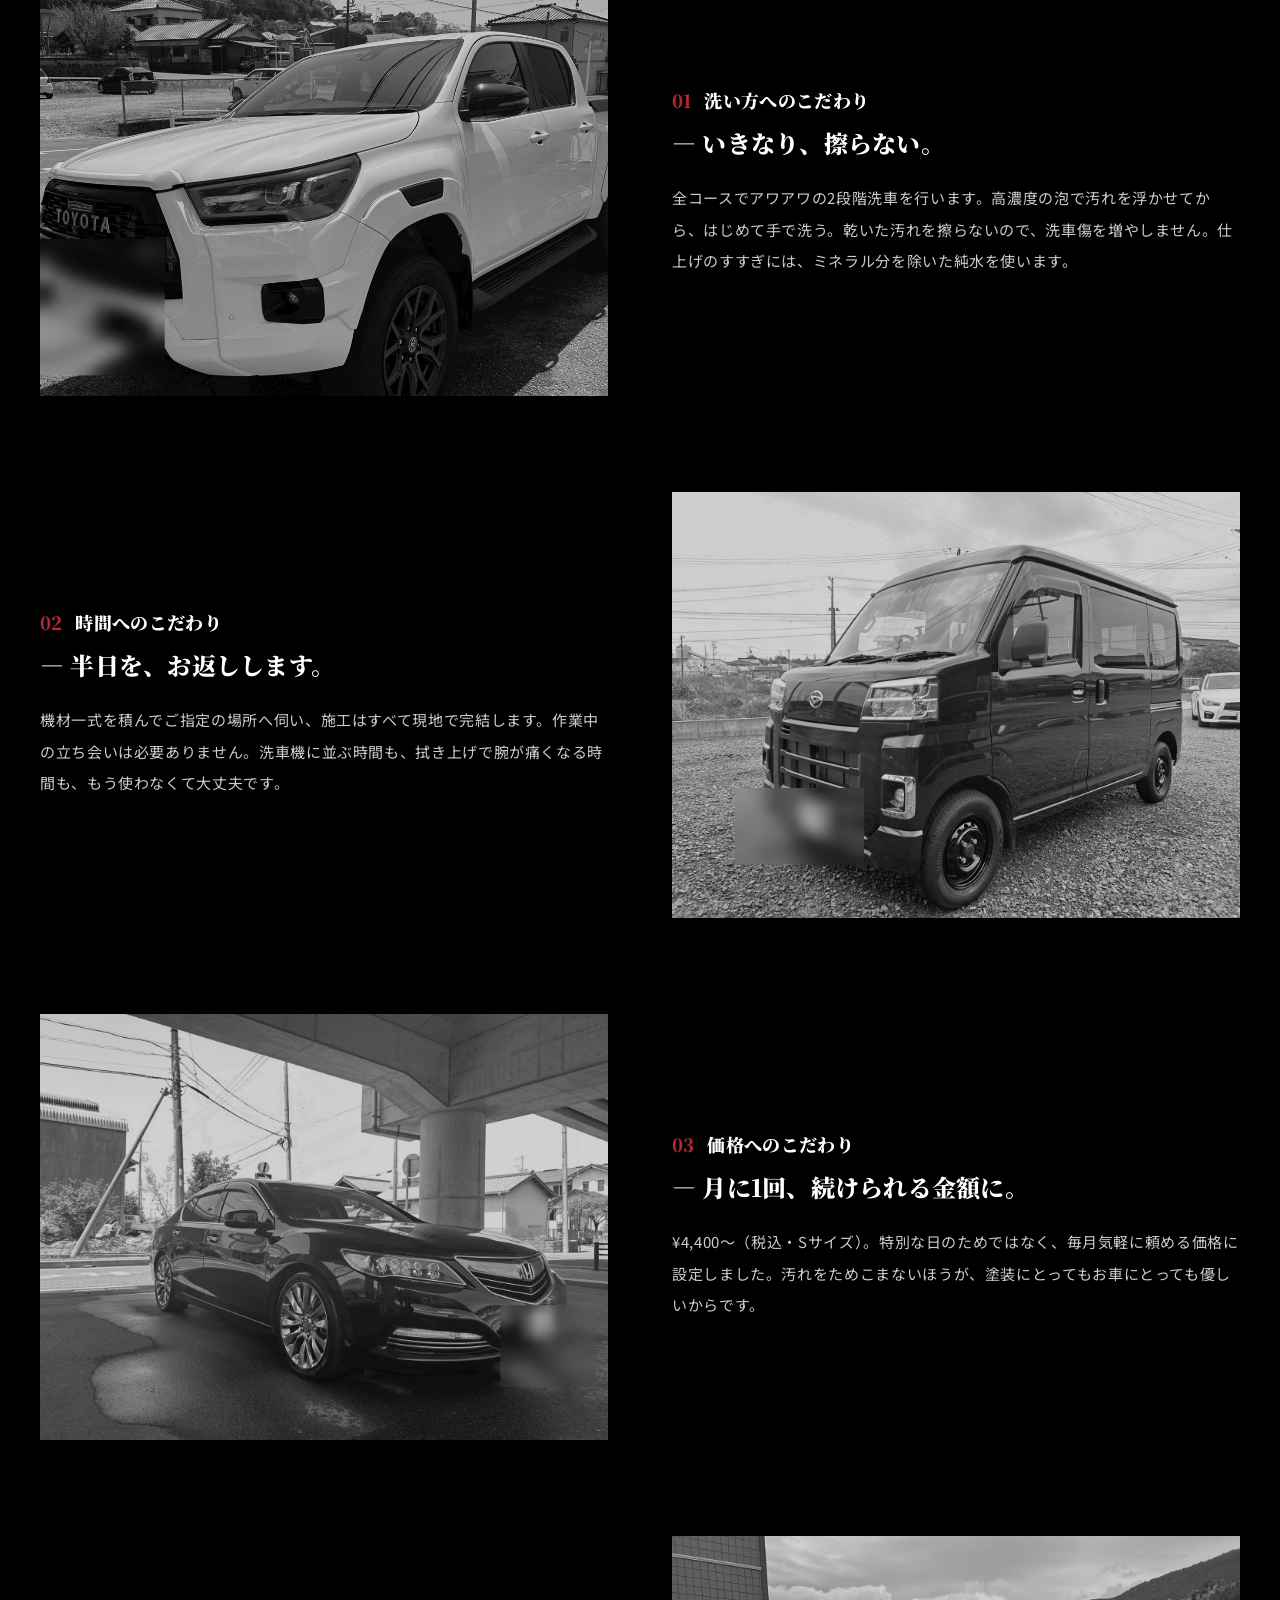
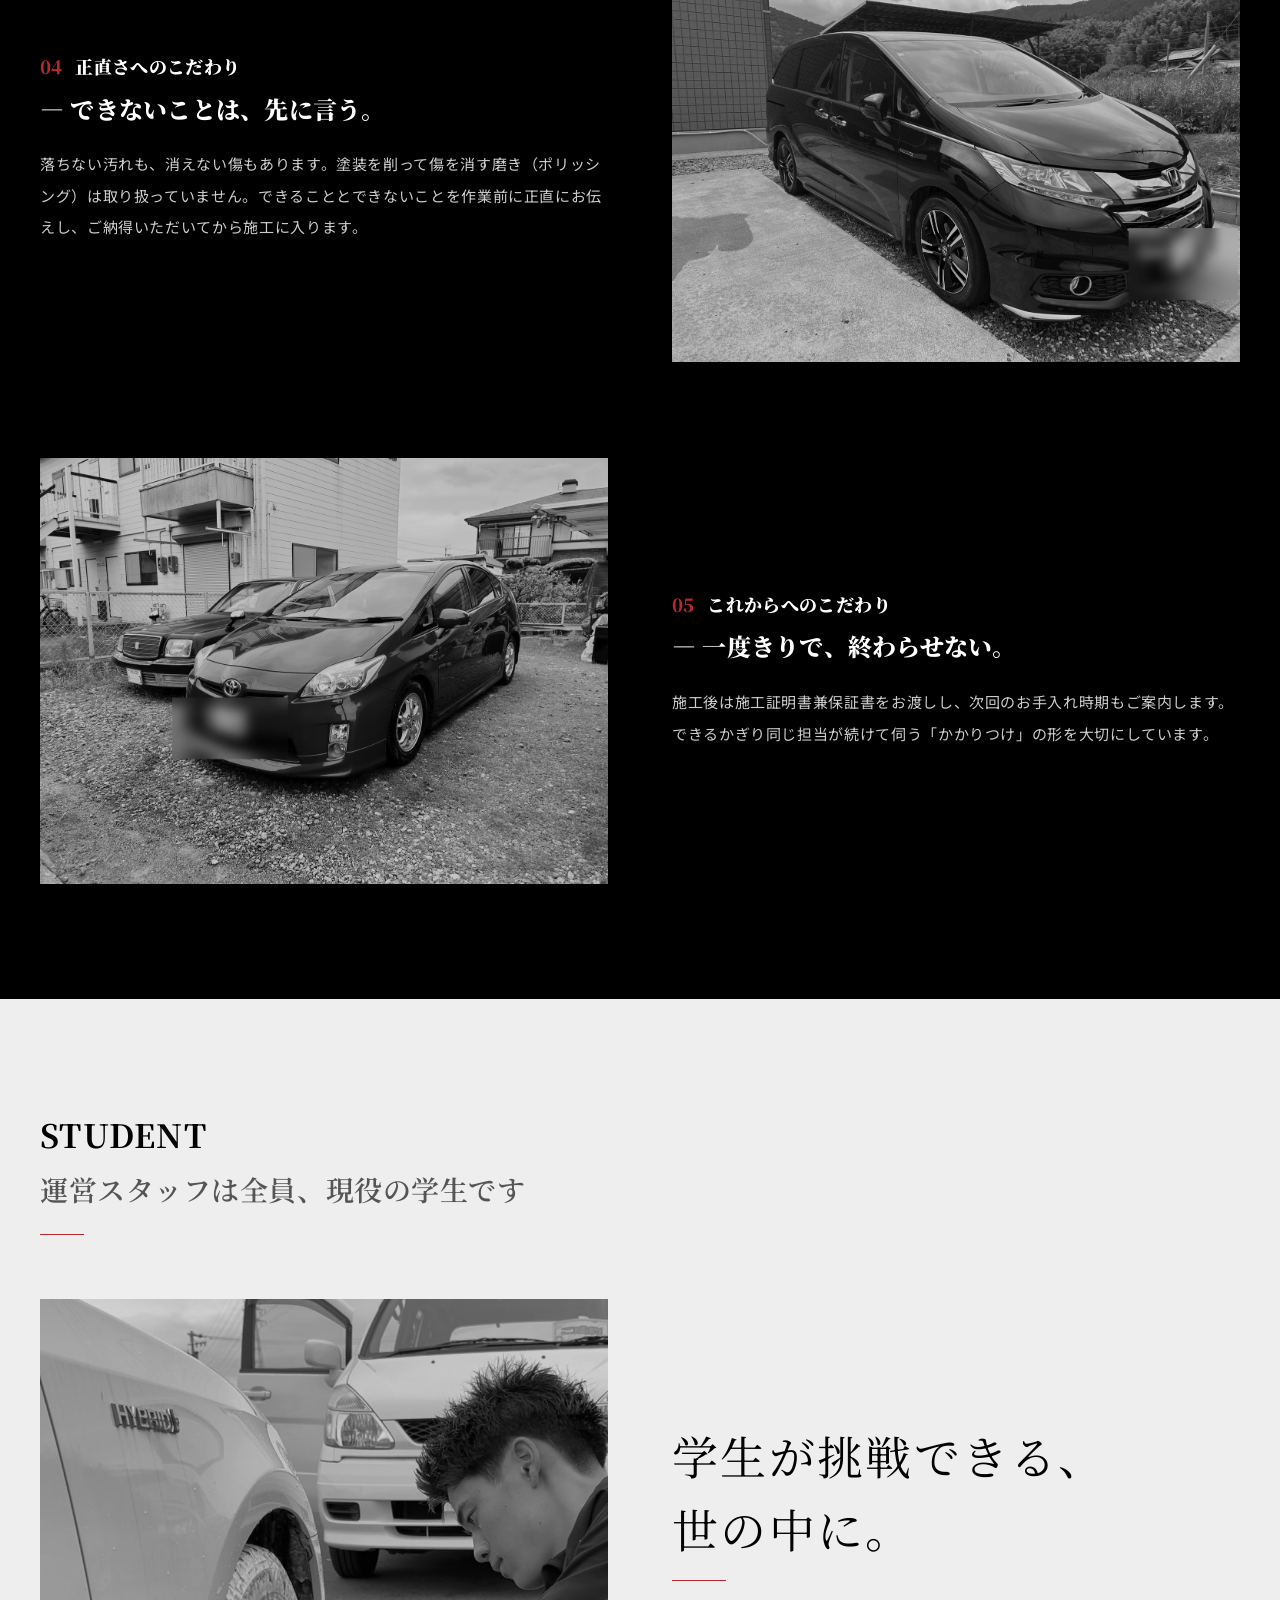
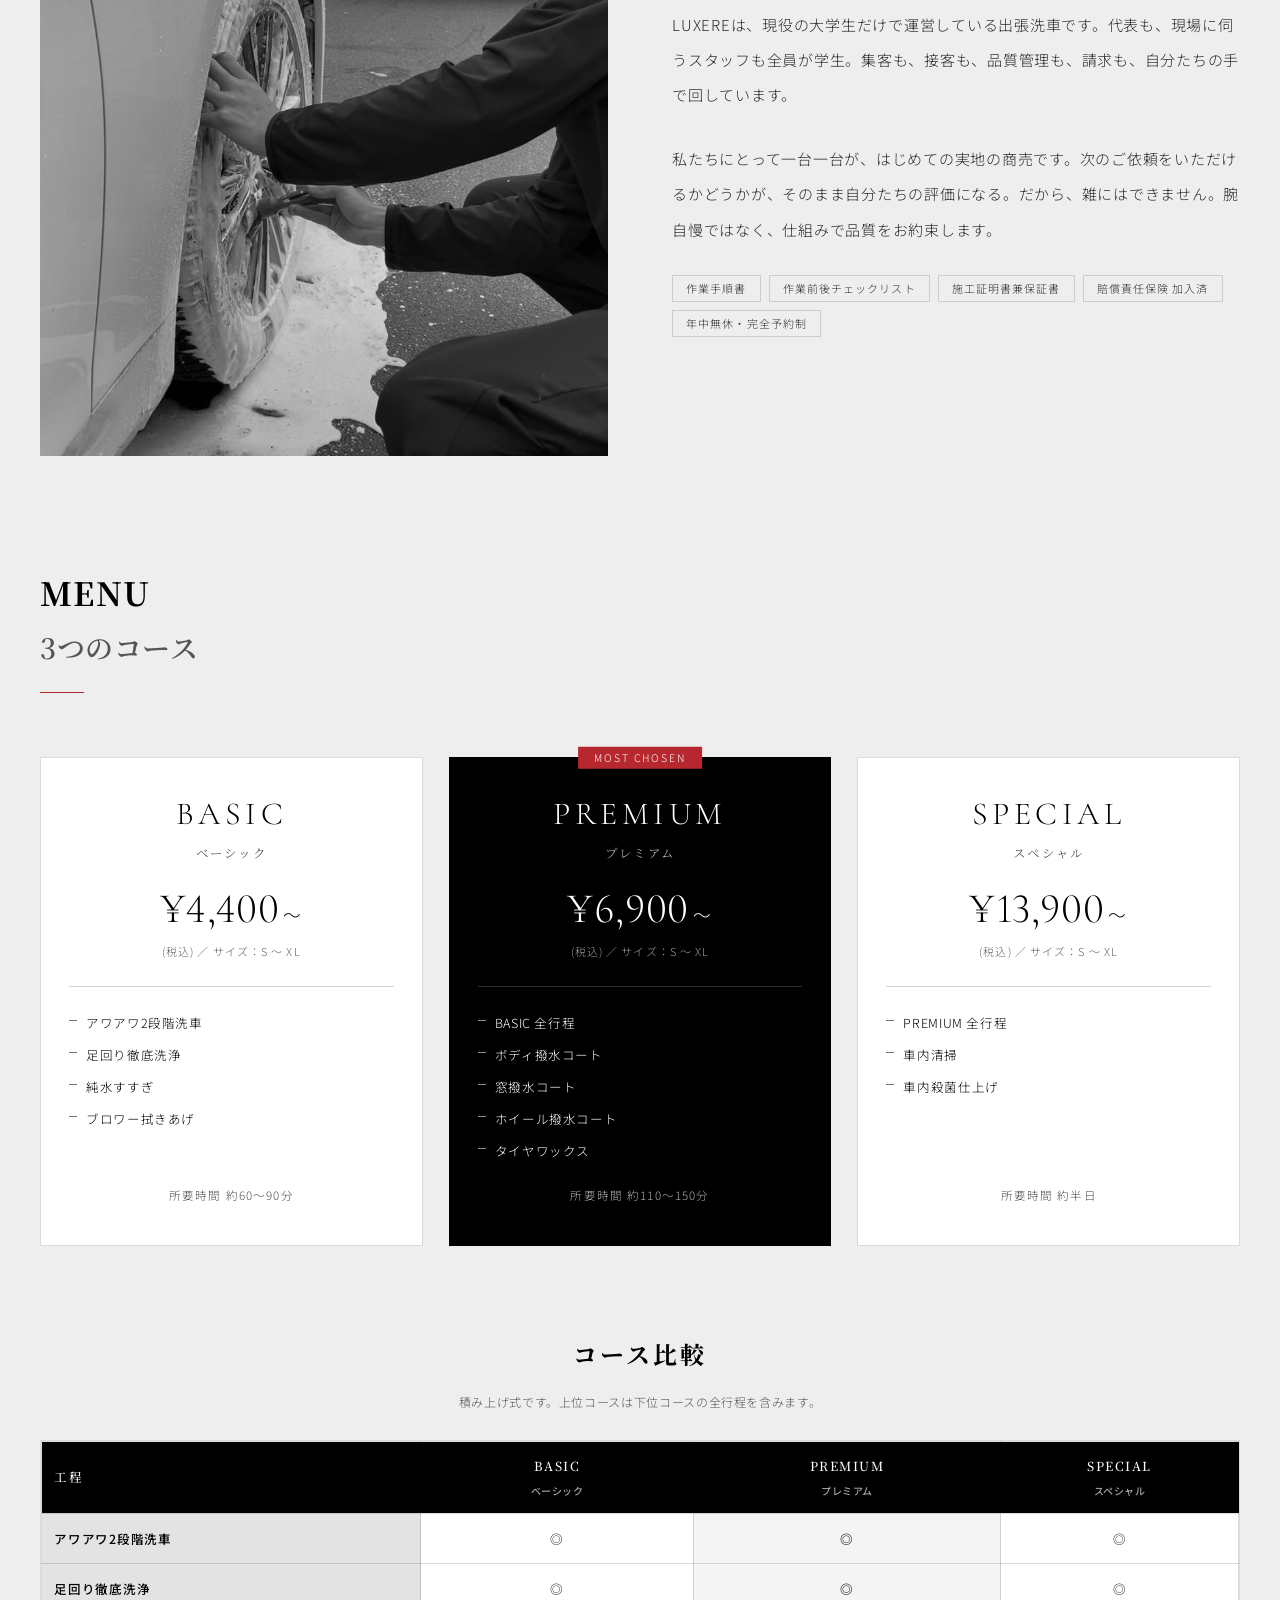
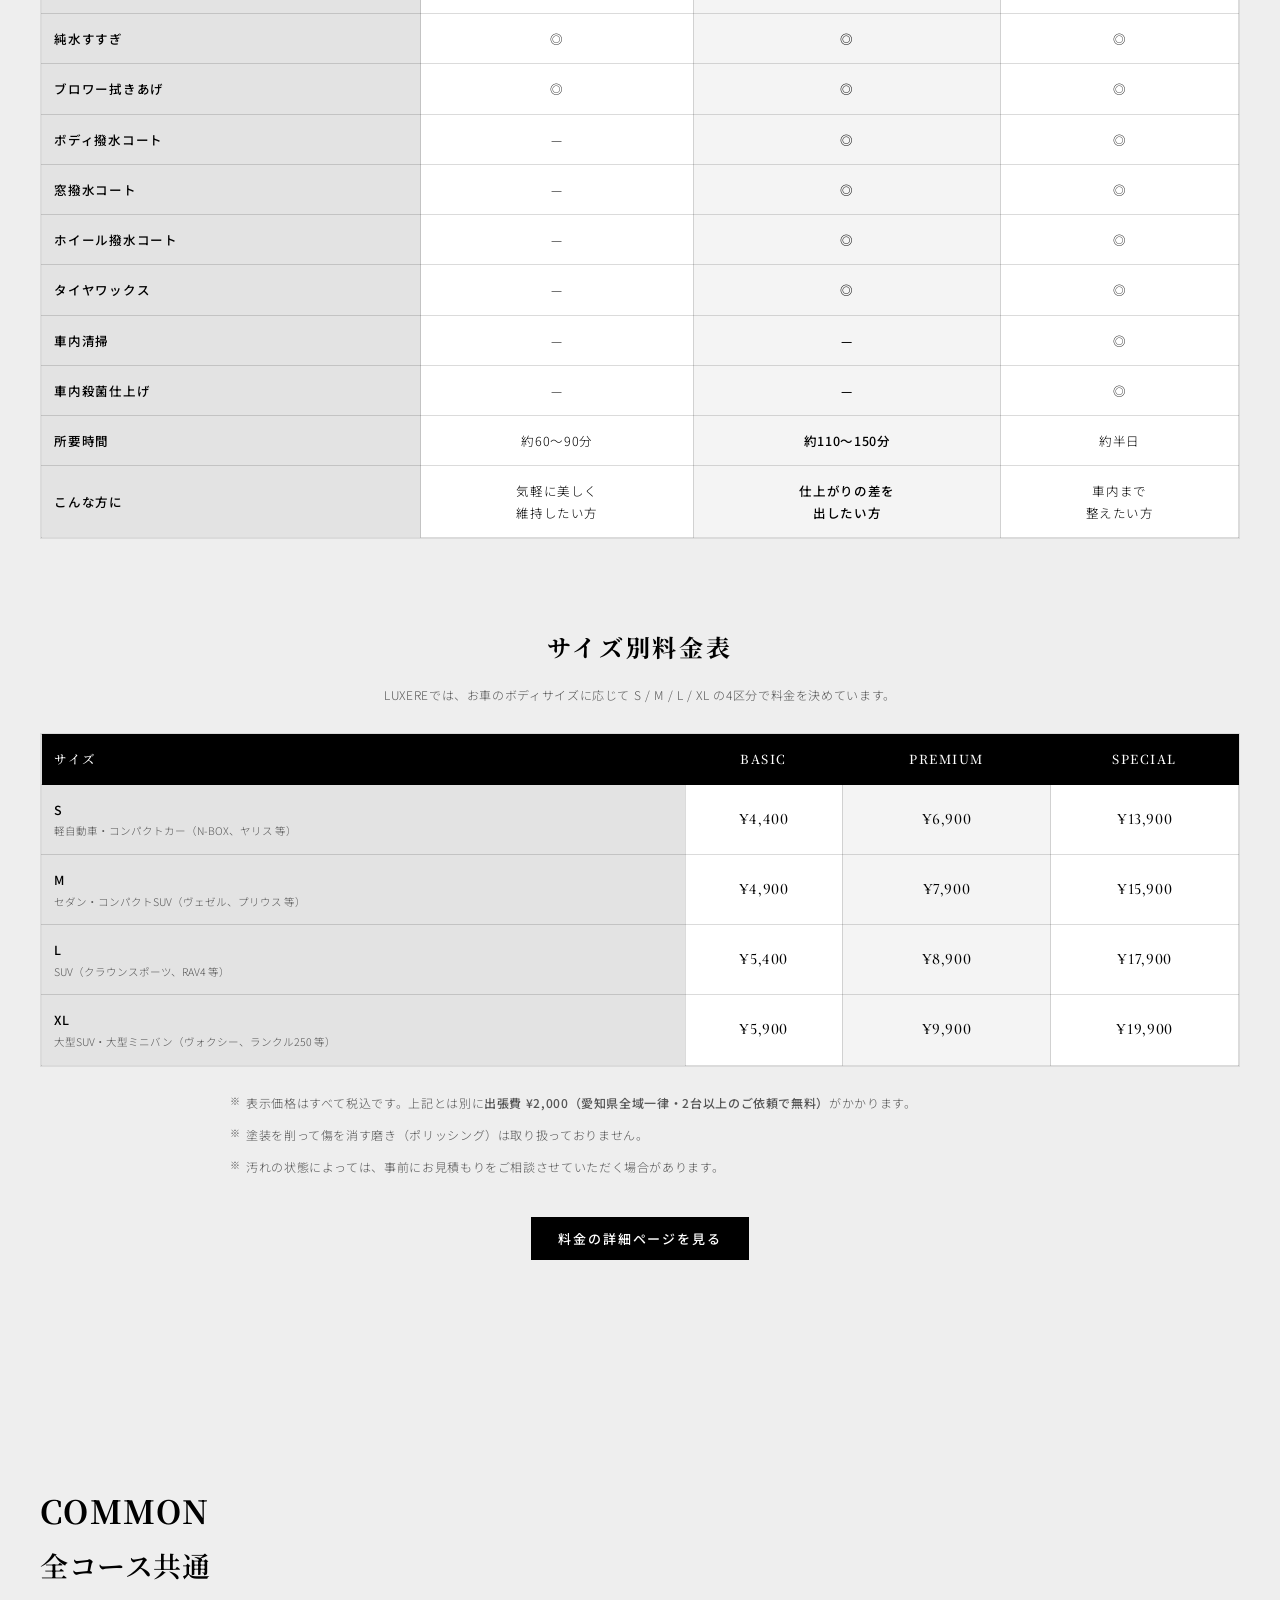
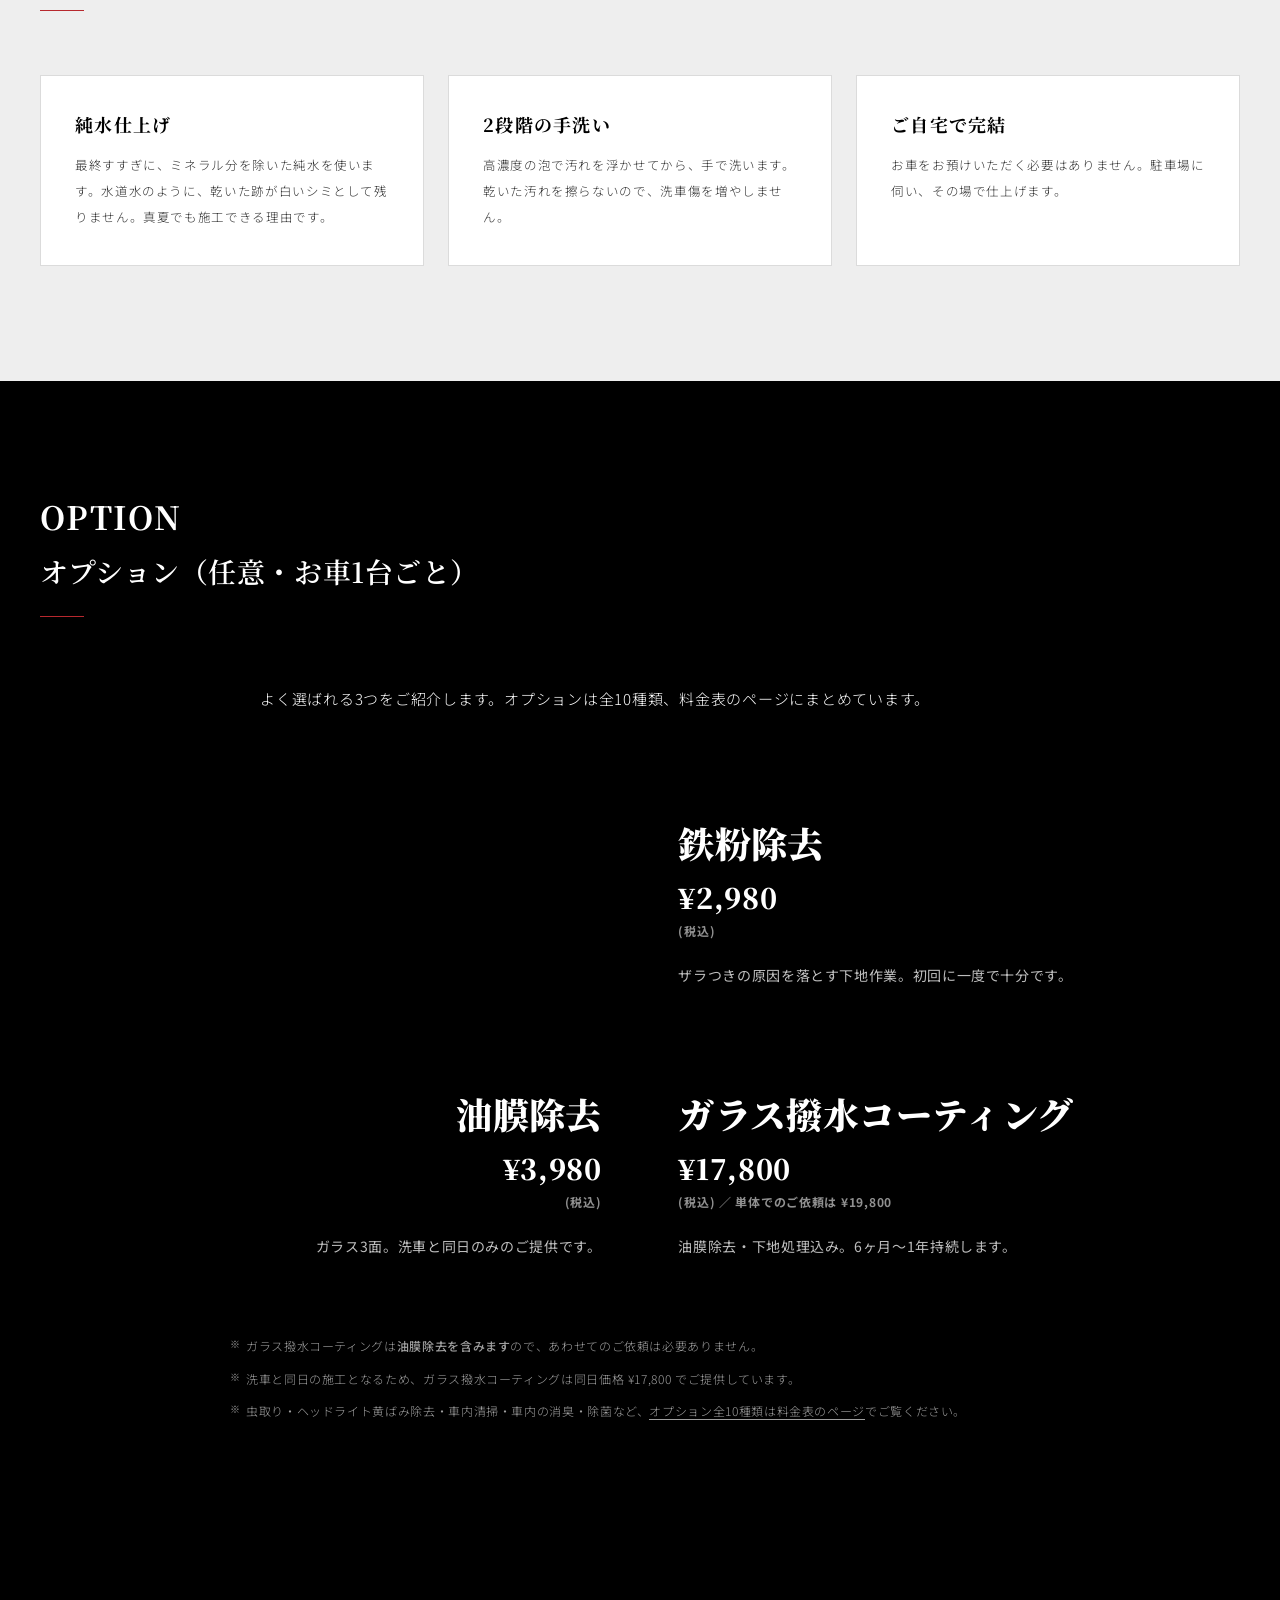
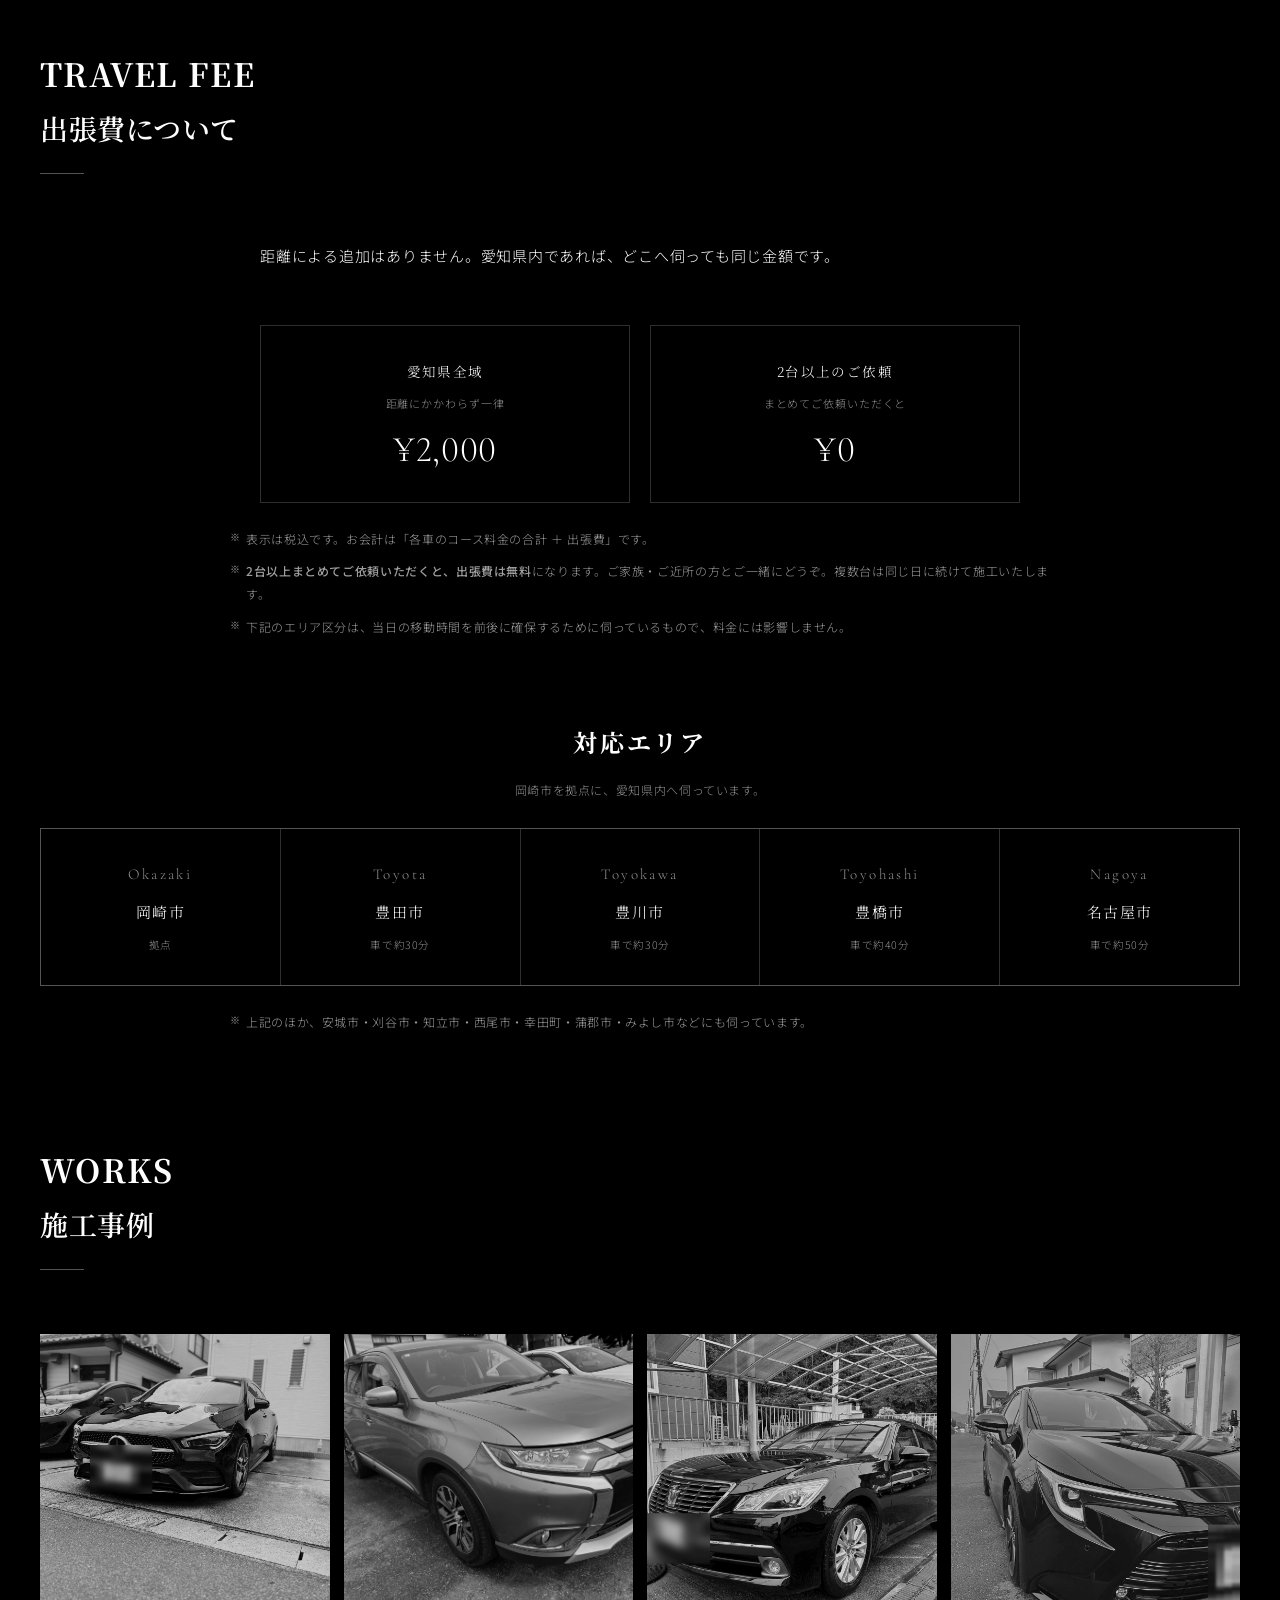
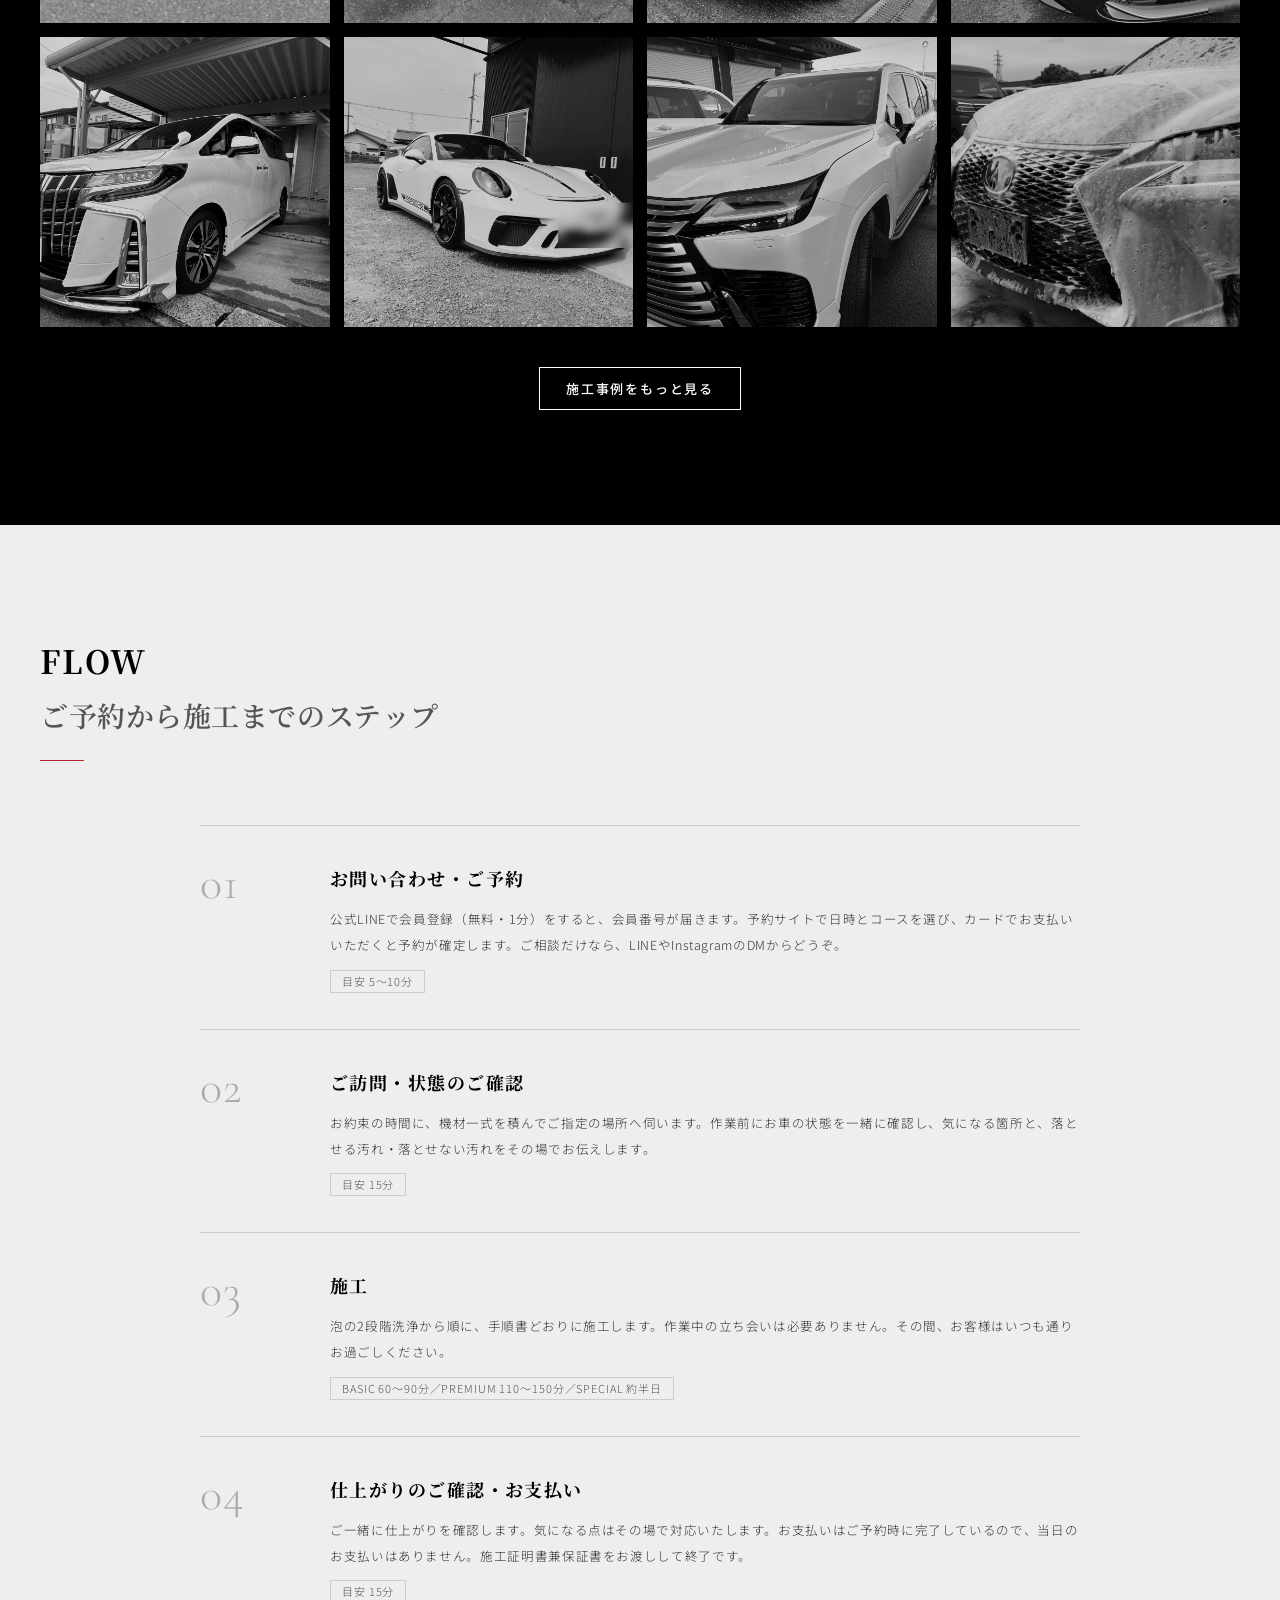
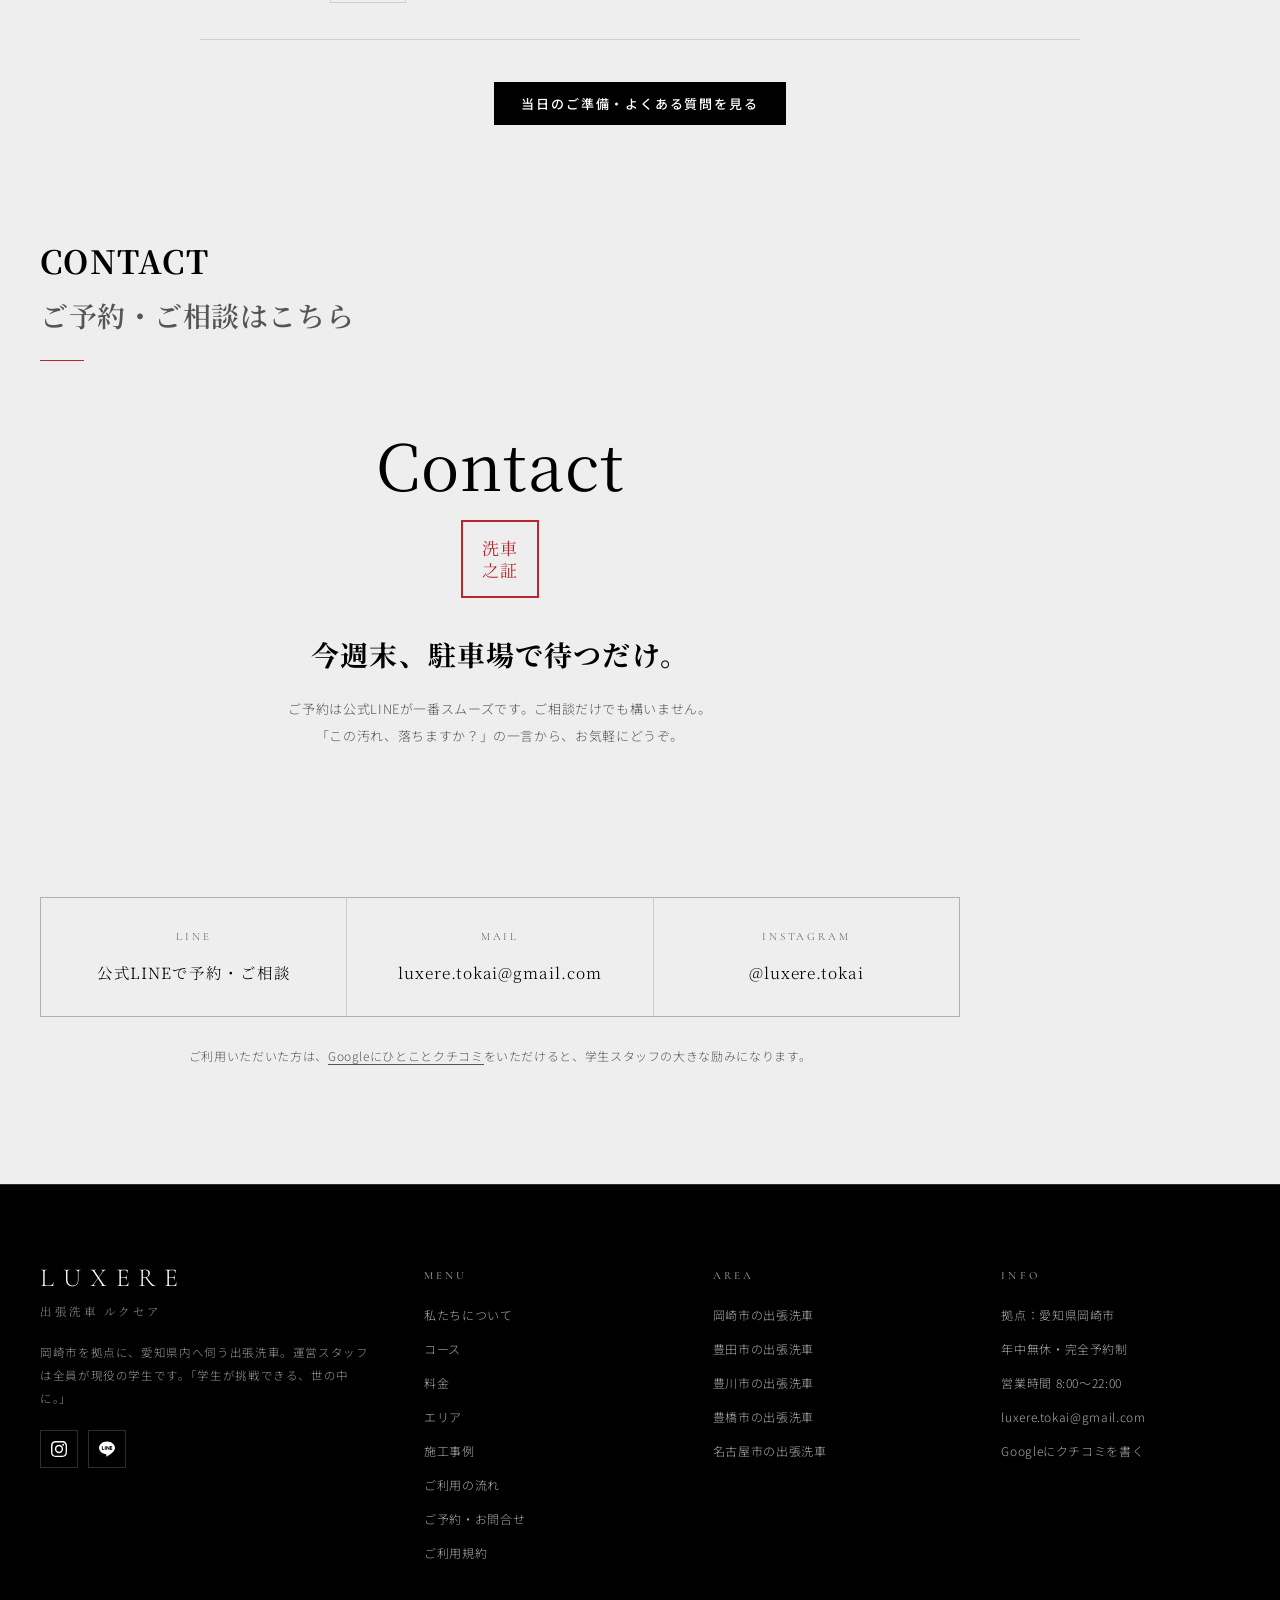
==== commit 47173f3e: "電話番号を全ページから削除（営業電話対策）／予約の流れを会員登録→予約サイト→カード事前決済に統一／初回半額は予約サイトで自動適用／オプション10種を料金表に掲載 Co-Authored-By: Cl" ====
--- a/index.html
+++ b/index.html
@@ -27,7 +27,6 @@
  "name": "出張洗車LUXERE",
  "url": "https://luxere.jp/",
  "image": "https://luxere.jp/assets/logo.png",
- "telephone": "+81-90-3569-8715",
  "email": "luxere.tokai@gmail.com",
  "priceRange": "¥4,400〜¥19,900",
  "address": {
@@ -102,7 +101,7 @@
    "closes": "22:00"
   }
  ],
- "paymentAccepted": "現金, クレジットカード, 電子マネー",
+ "paymentAccepted": "クレジットカード（予約時の事前決済）, 銀行振込（法人）",
  "currenciesAccepted": "JPY",
  "sameAs": [
   "https://www.instagram.com/luxere.tokai/"
@@ -148,8 +147,8 @@
       <li><a href="contact.html"><em>08</em>ご予約・お問合せ</a></li>
     </ul>
     <div class="ov-cta">
-      <a class="btn btn--line" href="https://line.me/ti/p/Df93XFlxUP" target="_blank" rel="noopener">LINEで予約する</a>
-      <a class="btn" href="tel:09035698715">090-3569-8715</a>
+      <a class="btn btn--line" href="https://lin.ee/YGredb0" target="_blank" rel="noopener">LINEで予約する</a>
+      <a class="btn" href="contact.html">ご予約の方法</a>
     </div>
   </div>
 </div>
@@ -167,7 +166,7 @@
     </h1>
     <div class="hero-tag">&ldquo;Shine, at your door.&rdquo;</div>
     <div class="hero-jp">愛知県 岡崎市発 ／ 出張手洗い洗車 ¥4,400〜</div>
-    <div class="hero-cpn"><b>公式LINEのご登録で、初回半額。</b></div>
+    <div class="hero-cpn"><b>公式LINEで会員登録すると、初回半額。</b></div>
   </div>
   <div class="hero-scroll"><em>SCROLL</em><b></b></div>
 </section>
@@ -195,16 +194,16 @@
     <div class="coupon rv">
       <div>
         <span class="tag">CAMPAIGN</span>
-        <h3>LINEの友だち登録で、<br><b>初回のご利用が半額</b>になります。</h3>
-        <p class="lead">はじめてご依頼いただく方限定のクーポンです。公式LINEを友だち追加していただくと、その場でお受け取りいただけます。ご予約もそのままLINEから承ります。</p>
+        <h3>はじめてのご予約は、<br><b>施工料金が半額</b>になります。</h3>
+        <p class="lead">公式LINEで会員登録（無料）をすると、会員番号が届きます。予約サイトでその番号を入れるだけで、初回のご予約は自動で50%OFF。クーポンの提示は不要です。</p>
         <ul class="notes">
-          <li>お会計の合計に対して50%OFFになります（割引の上限は¥5,000です）。</li>
+          <li>施工料金（コース＋オプション）の50%OFF。割引の上限は¥5,000です。</li>
           <li>出張費は割引の対象外です。</li>
-          <li>おひとり様1回、はじめてのご利用時にかぎります。他の割引との併用はできません。</li>
+          <li>会員番号ごとに1回、はじめてのご予約にかぎります。予約サイトの金額に自動で反映されます。</li>
         </ul>
       </div>
       <div>
-        <a class="btn btn--line btn--lg" href="https://line.me/ti/p/Df93XFlxUP" target="_blank" rel="noopener"><svg viewBox="0 0 24 24"><path fill-rule="evenodd" d="M24 10.3C24 4.9 18.6.6 12 .6S0 4.9 0 10.3c0 4.8 4.3 8.8 10 9.6.4.1.9.2 1.1.6.1.3.1.7 0 1l-.2 1c0 .3-.2 1.2 1 .6s6.9-4.1 9.4-7c1.7-1.9 2.7-3.8 2.7-5.8zM7.5 13.5H4.9a.6.6 0 0 1-.6-.6V8.1a.6.6 0 1 1 1.3 0v4.1h1.9a.6.6 0 1 1 0 1.3zm2.5-.6a.6.6 0 1 1-1.3 0V8.1a.6.6 0 1 1 1.3 0zm5.7 0a.6.6 0 0 1-.4.6h-.2a.6.6 0 0 1-.5-.3l-2.4-3.3v2.9a.6.6 0 1 1-1.3 0V8.1a.6.6 0 0 1 .4-.6h.2c.2 0 .4.1.5.3l2.5 3.3V8.1a.6.6 0 1 1 1.2 0zm3.7-3a.6.6 0 1 1 0 1.3h-1.8v1.1h1.8a.6.6 0 1 1 0 1.3h-2.4a.6.6 0 0 1-.6-.6V8.1a.6.6 0 0 1 .6-.6h2.4a.6.6 0 1 1 0 1.3h-1.8v1.1z"/></svg>友だち追加してクーポンを受け取る</a>
+        <a class="btn btn--line btn--lg" href="https://lin.ee/YGredb0" target="_blank" rel="noopener"><svg viewBox="0 0 24 24"><path fill-rule="evenodd" d="M24 10.3C24 4.9 18.6.6 12 .6S0 4.9 0 10.3c0 4.8 4.3 8.8 10 9.6.4.1.9.2 1.1.6.1.3.1.7 0 1l-.2 1c0 .3-.2 1.2 1 .6s6.9-4.1 9.4-7c1.7-1.9 2.7-3.8 2.7-5.8zM7.5 13.5H4.9a.6.6 0 0 1-.6-.6V8.1a.6.6 0 1 1 1.3 0v4.1h1.9a.6.6 0 1 1 0 1.3zm2.5-.6a.6.6 0 1 1-1.3 0V8.1a.6.6 0 1 1 1.3 0zm5.7 0a.6.6 0 0 1-.4.6h-.2a.6.6 0 0 1-.5-.3l-2.4-3.3v2.9a.6.6 0 1 1-1.3 0V8.1a.6.6 0 0 1 .4-.6h.2c.2 0 .4.1.5.3l2.5 3.3V8.1a.6.6 0 1 1 1.2 0zm3.7-3a.6.6 0 1 1 0 1.3h-1.8v1.1h1.8a.6.6 0 1 1 0 1.3h-2.4a.6.6 0 0 1-.6-.6V8.1a.6.6 0 0 1 .6-.6h2.4a.6.6 0 1 1 0 1.3h-1.8v1.1z"/></svg>友だち追加してクーポンを受け取る</a>
       </div>
     </div>
   </div>
@@ -465,7 +464,7 @@
       <div class="bar"></div>
     </div>
     <p class="body-txt rv" data-d="1" style="max-width:760px;margin-inline:auto;margin-bottom:clamp(34px,5vw,52px)">
-      サイズによる差はなく、どのお車でも一律料金です。コースに追加してご依頼いただけます。
+      よく選ばれる3つをご紹介します。オプションは全10種類、料金表のページにまとめています。
     </p>
     <div class="opts">
       <div class="opt rv">
@@ -490,7 +489,7 @@
     <ul class="notes rv">
       <li>ガラス撥水コーティングは<strong>油膜除去を含みます</strong>ので、あわせてのご依頼は必要ありません。</li>
       <li>洗車と同日の施工となるため、ガラス撥水コーティングは同日価格 ¥17,800 でご提供しています。</li>
-      <li>オプションの作業時間はコースの所要時間に含まれていないため、当日の作業が少し延びる場合があります。</li>
+      <li>虫取り・ヘッドライト黄ばみ除去・車内清掃・車内の消臭・除菌など、<a href="price.html#option" style="border-bottom:1px solid currentColor">オプション全10種類は料金表のページ</a>でご覧ください。</li>
     </ul>
   </div>
 </section>
@@ -570,7 +569,7 @@
         <div class="no">01</div>
         <div>
           <h3>お問い合わせ・ご予約</h3>
-          <p>公式LINE、InstagramのDM、お電話のいずれかからご連絡ください。ご希望の日時・コース・ご住所・お車の車種をお送りいただければ、そのままご予約できます。お車の写真を1枚いただけると、より正確にご案内できます。</p>
+          <p>公式LINEで会員登録（無料・1分）をすると、会員番号が届きます。予約サイトで日時とコースを選び、カードでお支払いいただくと予約が確定します。ご相談だけなら、LINEやInstagramのDMからどうぞ。</p>
           <div class="dur">目安 5〜10分</div>
         </div>
       </div>
@@ -594,7 +593,7 @@
         <div class="no">04</div>
         <div>
           <h3>仕上がりのご確認・お支払い</h3>
-          <p>ご一緒に仕上がりを確認します。気になる点はその場で対応いたします。お支払いは現金・クレジットカード・電子決済に対応。施工証明書兼保証書をお渡しして終了です。</p>
+          <p>ご一緒に仕上がりを確認します。気になる点はその場で対応いたします。お支払いはご予約時に完了しているので、当日のお支払いはありません。施工証明書兼保証書をお渡しして終了です。</p>
           <div class="dur">目安 15分</div>
         </div>
       </div>
@@ -618,7 +617,7 @@
     <h3 class="rv" data-d="1">今週末、駐車場で待つだけ。</h3>
     <p class="rv" data-d="1">ご予約は公式LINEが一番スムーズです。ご相談だけでも構いません。<br>「この汚れ、落ちますか？」の一言から、お気軽にどうぞ。</p>
     <div class="ct-btns rv" data-d="2">
-      <a class="btn btn--line btn--lg" href="https://line.me/ti/p/Df93XFlxUP" target="_blank" rel="noopener">
+      <a class="btn btn--line btn--lg" href="https://lin.ee/YGredb0" target="_blank" rel="noopener">
         <svg viewBox="0 0 24 24"><path fill-rule="evenodd" d="M24 10.3C24 4.9 18.6.6 12 .6S0 4.9 0 10.3c0 4.8 4.3 8.8 10 9.6.4.1.9.2 1.1.6.1.3.1.7 0 1l-.2 1c0 .3-.2 1.2 1 .6s6.9-4.1 9.4-7c1.7-1.9 2.7-3.8 2.7-5.8zM7.5 13.5H4.9a.6.6 0 0 1-.6-.6V8.1a.6.6 0 1 1 1.3 0v4.1h1.9a.6.6 0 1 1 0 1.3zm2.5-.6a.6.6 0 1 1-1.3 0V8.1a.6.6 0 1 1 1.3 0zm5.7 0a.6.6 0 0 1-.4.6h-.2a.6.6 0 0 1-.5-.3l-2.4-3.3v2.9a.6.6 0 1 1-1.3 0V8.1a.6.6 0 0 1 .4-.6h.2c.2 0 .4.1.5.3l2.5 3.3V8.1a.6.6 0 1 1 1.2 0zm3.7-3a.6.6 0 1 1 0 1.3h-1.8v1.1h1.8a.6.6 0 1 1 0 1.3h-2.4a.6.6 0 0 1-.6-.6V8.1a.6.6 0 0 1 .6-.6h2.4a.6.6 0 1 1 0 1.3h-1.8v1.1z"/></svg>
         LINEで予約する
       </a>
@@ -626,7 +625,7 @@
     </div>
 
     <div class="ct-list rv" data-d="3">
-      <a href="tel:09035698715"><div class="k">TEL</div><div class="v">090-3569-8715</div></a>
+      <a href="https://lin.ee/YGredb0" target="_blank" rel="noopener"><div class="k">LINE</div><div class="v">公式LINEで予約・ご相談</div></a>
       <a href="mailto:luxere.tokai@gmail.com"><div class="k">MAIL</div><div class="v">luxere.tokai@gmail.com</div></a>
       <a href="https://www.instagram.com/luxere.tokai/" target="_blank" rel="noopener"><div class="k">INSTAGRAM</div><div class="v">@luxere.tokai</div></a>
     </div>
@@ -647,7 +646,7 @@
         <p>岡崎市を拠点に、愛知県内へ伺う出張洗車。運営スタッフは全員が現役の学生です。「学生が挑戦できる、世の中に。」</p>
         <div class="ft-soc">
           <a href="https://www.instagram.com/luxere.tokai/" target="_blank" rel="noopener" aria-label="Instagram"><svg viewBox="0 0 24 24"><path d="M12 2.2c3.2 0 3.6 0 4.8.1 1.2.1 1.8.2 2.2.4.6.2 1 .5 1.5 1s.8.9 1 1.5c.2.4.3 1 .4 2.2.1 1.2.1 1.6.1 4.8s0 3.6-.1 4.8c-.1 1.2-.2 1.8-.4 2.2-.2.6-.5 1-1 1.5s-.9.8-1.5 1c-.4.2-1 .3-2.2.4-1.2.1-1.6.1-4.8.1s-3.6 0-4.8-.1c-1.2-.1-1.8-.2-2.2-.4-.6-.2-1-.5-1.5-1s-.8-.9-1-1.5c-.2-.4-.3-1-.4-2.2C2.2 15.6 2.2 15.2 2.2 12s0-3.6.1-4.8c.1-1.2.2-1.8.4-2.2.2-.6.5-1 1-1.5s.9-.8 1.5-1c.4-.2 1-.3 2.2-.4C8.4 2.2 8.8 2.2 12 2.2M12 0C8.7 0 8.3 0 7.1.1 5.8.1 5 .3 4.2.6c-.8.3-1.5.7-2.2 1.4C1.3 2.7.9 3.4.6 4.2.3 5 .1 5.8.1 7.1 0 8.3 0 8.7 0 12s0 3.7.1 4.9c0 1.3.2 2.1.5 2.9.3.8.7 1.5 1.4 2.2.7.7 1.4 1.1 2.2 1.4.8.3 1.6.5 2.9.5C8.3 24 8.7 24 12 24s3.7 0 4.9-.1c1.3 0 2.1-.2 2.9-.5.8-.3 1.5-.7 2.2-1.4.7-.7 1.1-1.4 1.4-2.2.3-.8.5-1.6.5-2.9.1-1.2.1-1.6.1-4.9s0-3.7-.1-4.9c0-1.3-.2-2.1-.5-2.9-.3-.8-.7-1.5-1.4-2.2-.7-.7-1.4-1.1-2.2-1.4C21 .3 20.2.1 18.9.1 17.7 0 17.3 0 14 0h-2z"/><path d="M12 5.8A6.2 6.2 0 1 0 18.2 12 6.2 6.2 0 0 0 12 5.8zm0 10.2A4 4 0 1 1 16 12a4 4 0 0 1-4 4z"/><circle cx="18.4" cy="5.6" r="1.4"/></svg></a>
-          <a href="https://line.me/ti/p/Df93XFlxUP" target="_blank" rel="noopener" aria-label="公式LINE"><svg viewBox="0 0 24 24"><path fill-rule="evenodd" d="M24 10.3C24 4.9 18.6.6 12 .6S0 4.9 0 10.3c0 4.8 4.3 8.8 10 9.6.4.1.9.2 1.1.6.1.3.1.7 0 1l-.2 1c0 .3-.2 1.2 1 .6s6.9-4.1 9.4-7c1.7-1.9 2.7-3.8 2.7-5.8zM7.5 13.5H4.9a.6.6 0 0 1-.6-.6V8.1a.6.6 0 1 1 1.3 0v4.1h1.9a.6.6 0 1 1 0 1.3zm2.5-.6a.6.6 0 1 1-1.3 0V8.1a.6.6 0 1 1 1.3 0zm5.7 0a.6.6 0 0 1-.4.6h-.2a.6.6 0 0 1-.5-.3l-2.4-3.3v2.9a.6.6 0 1 1-1.3 0V8.1a.6.6 0 0 1 .4-.6h.2c.2 0 .4.1.5.3l2.5 3.3V8.1a.6.6 0 1 1 1.2 0zm3.7-3a.6.6 0 1 1 0 1.3h-1.8v1.1h1.8a.6.6 0 1 1 0 1.3h-2.4a.6.6 0 0 1-.6-.6V8.1a.6.6 0 0 1 .6-.6h2.4a.6.6 0 1 1 0 1.3h-1.8v1.1z"/></svg></a>
+          <a href="https://lin.ee/YGredb0" target="_blank" rel="noopener" aria-label="公式LINE"><svg viewBox="0 0 24 24"><path fill-rule="evenodd" d="M24 10.3C24 4.9 18.6.6 12 .6S0 4.9 0 10.3c0 4.8 4.3 8.8 10 9.6.4.1.9.2 1.1.6.1.3.1.7 0 1l-.2 1c0 .3-.2 1.2 1 .6s6.9-4.1 9.4-7c1.7-1.9 2.7-3.8 2.7-5.8zM7.5 13.5H4.9a.6.6 0 0 1-.6-.6V8.1a.6.6 0 1 1 1.3 0v4.1h1.9a.6.6 0 1 1 0 1.3zm2.5-.6a.6.6 0 1 1-1.3 0V8.1a.6.6 0 1 1 1.3 0zm5.7 0a.6.6 0 0 1-.4.6h-.2a.6.6 0 0 1-.5-.3l-2.4-3.3v2.9a.6.6 0 1 1-1.3 0V8.1a.6.6 0 0 1 .4-.6h.2c.2 0 .4.1.5.3l2.5 3.3V8.1a.6.6 0 1 1 1.2 0zm3.7-3a.6.6 0 1 1 0 1.3h-1.8v1.1h1.8a.6.6 0 1 1 0 1.3h-2.4a.6.6 0 0 1-.6-.6V8.1a.6.6 0 0 1 .6-.6h2.4a.6.6 0 1 1 0 1.3h-1.8v1.1z"/></svg></a>
         </div>
       </div>
       <div>
@@ -679,7 +678,6 @@
           <li><span>拠点：愛知県岡崎市</span></li>
           <li><span>年中無休・完全予約制</span></li>
           <li><span>営業時間 8:00〜22:00</span></li>
-          <li><a href="tel:09035698715">090-3569-8715</a></li>
           <li><a href="mailto:luxere.tokai@gmail.com">luxere.tokai@gmail.com</a></li>
           <li><a href="https://g.page/r/CdrTM04HjpwREAE/review" target="_blank" rel="noopener">Googleにクチコミを書く</a></li>
         </ul>
@@ -693,8 +691,8 @@
 </footer>
 
 <div class="mbar">
-  <a href="tel:09035698715">電話する</a>
-  <a class="line" href="https://line.me/ti/p/Df93XFlxUP" target="_blank" rel="noopener">LINEで予約する</a>
+  <a href="contact.html">ご予約の方法</a>
+  <a class="line" href="https://lin.ee/YGredb0" target="_blank" rel="noopener">LINEで予約する</a>
 </div>
 
 <script src="assets/site.js"></script>
